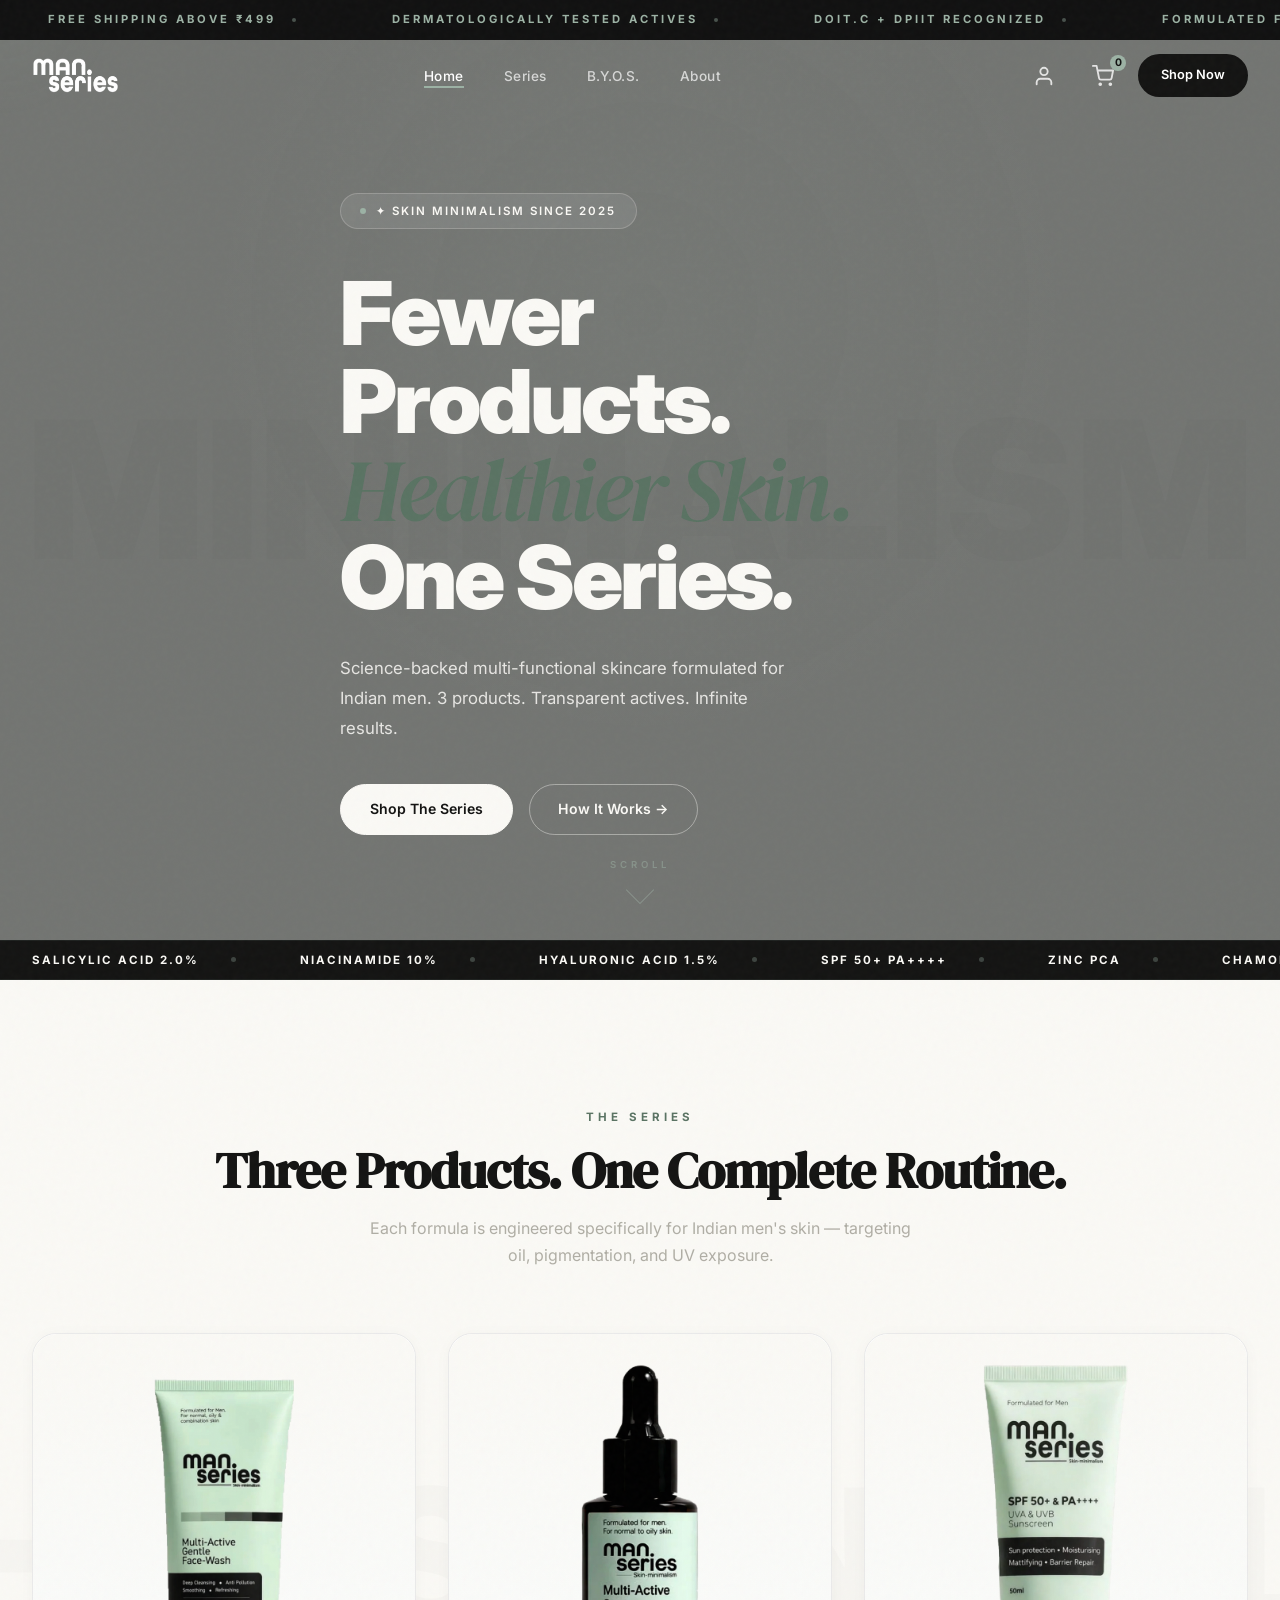
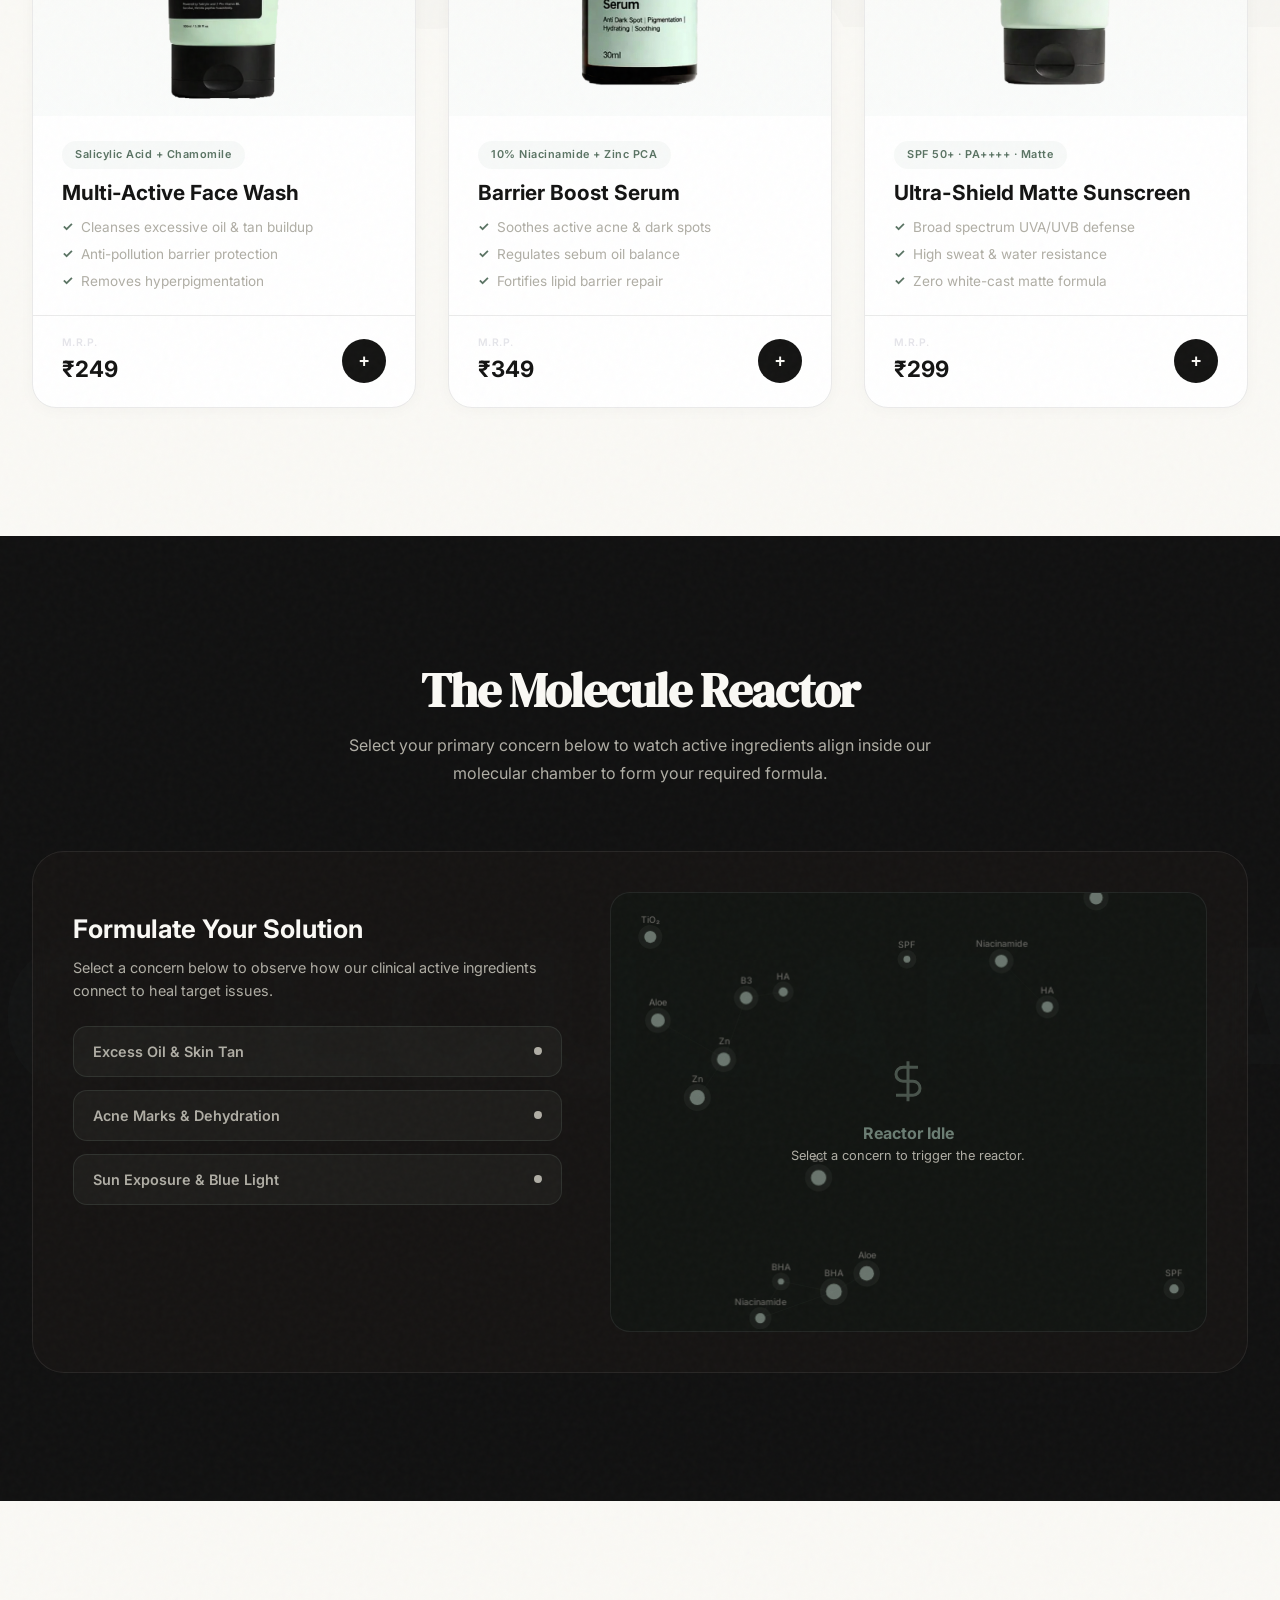
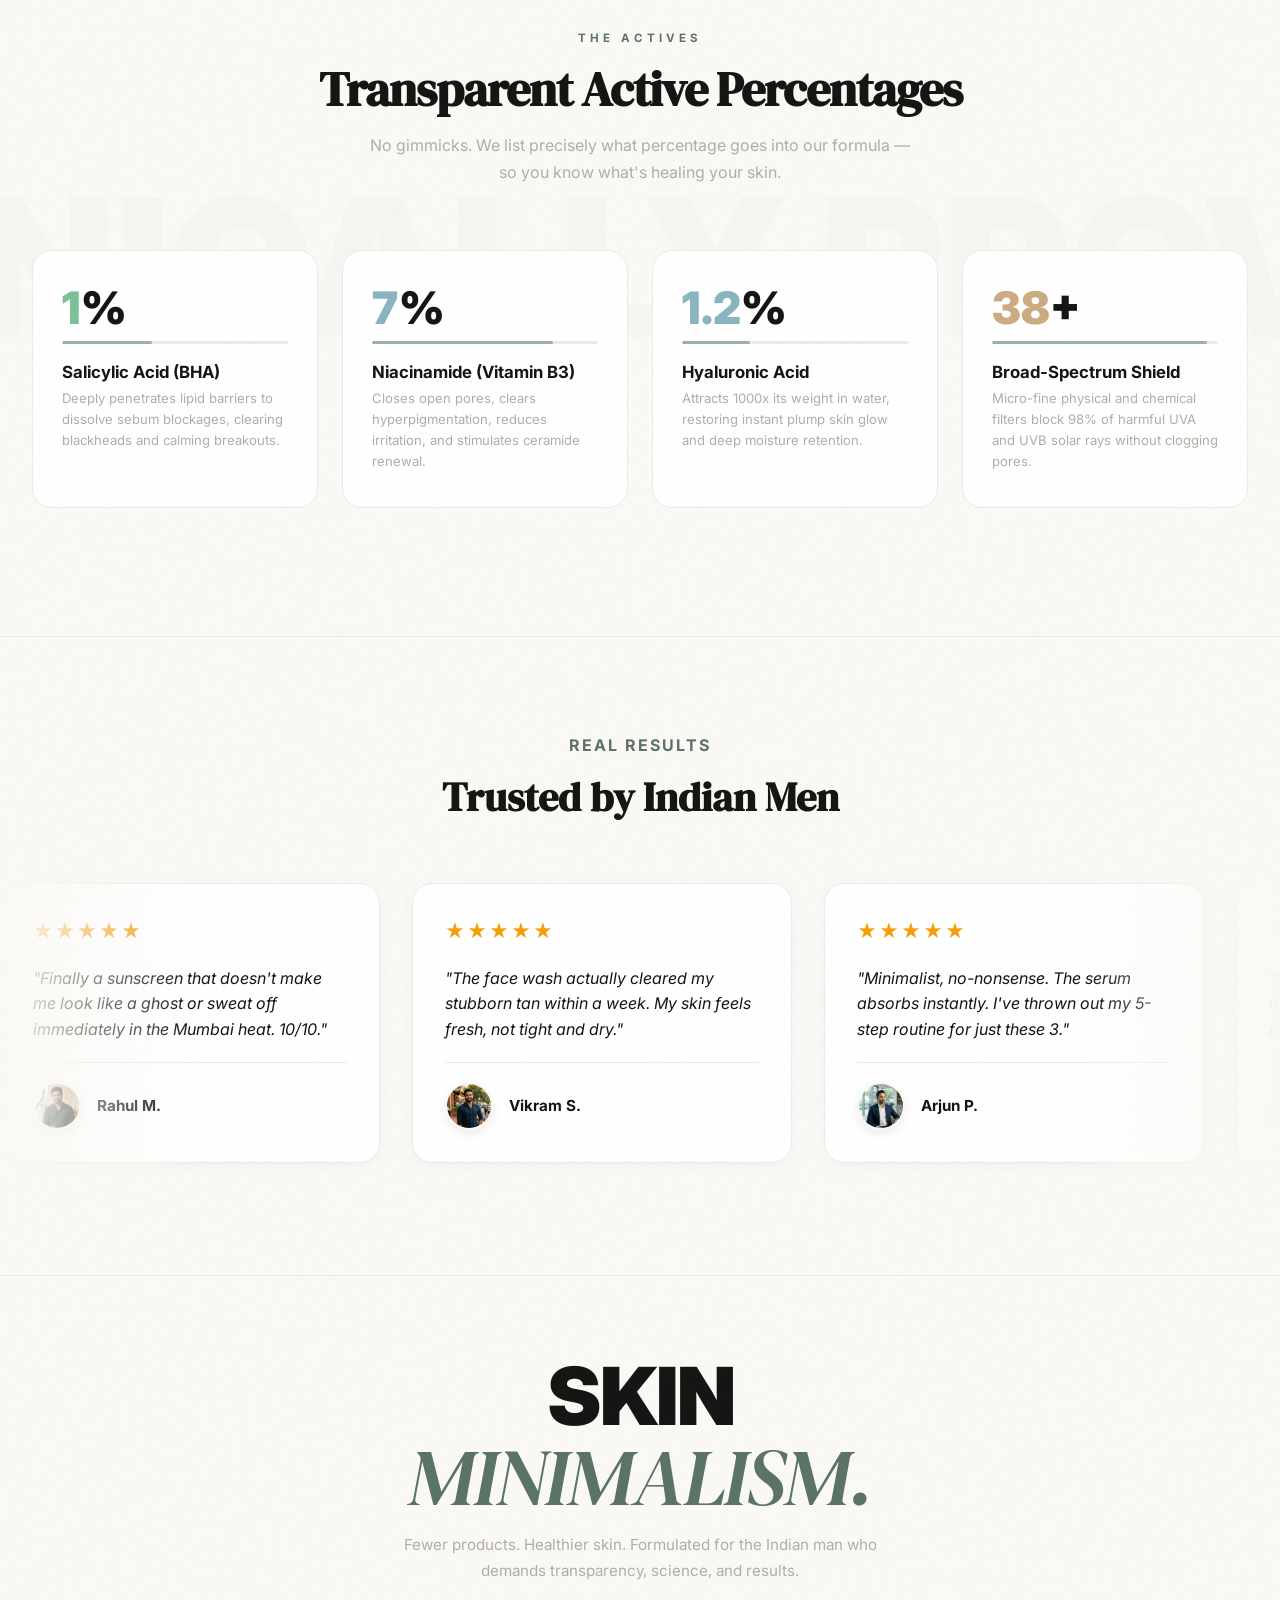
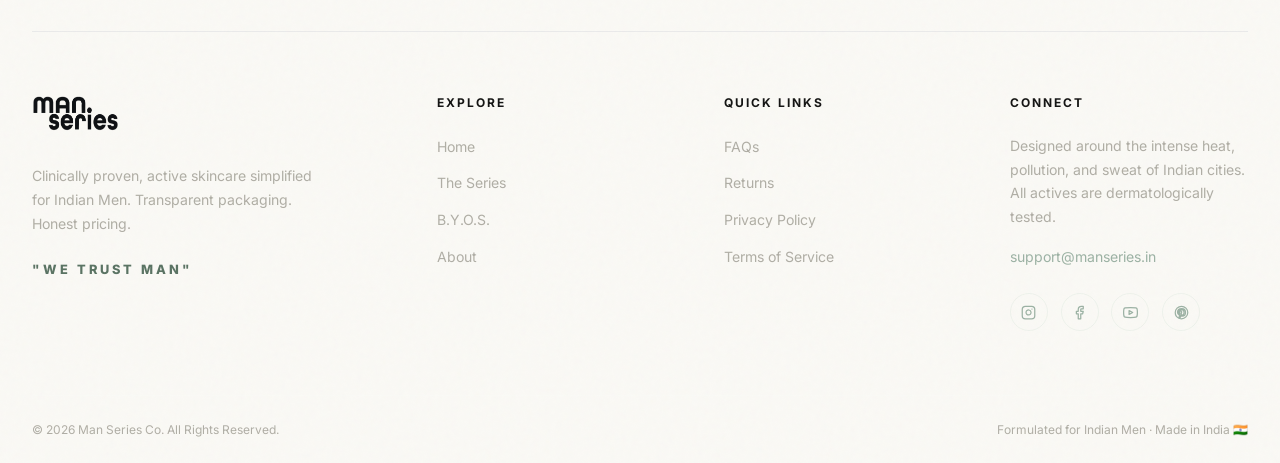
==== index.html @ 040384e5 "Add files via upload" ====
<!DOCTYPE html>
<html lang="en">

<head>
  <meta charset="UTF-8">
  <meta name="viewport" content="width=device-width, initial-scale=1.0">
  <title>Man Series | Skin Minimalism — Formulated for Indian Men</title>

  <!-- SEO Meta Tags -->
  <meta name="description"
    content="Science-backed, clinical men's skincare designed for Indian men. 3 multi-functional products. Transparent active ingredients. Affordable pricing.">
  <meta name="keywords"
    content="men skincare, indian men skin, face wash, face serum, sunscreen, clinical skincare, niacinamide, salicylic acid, man series">
  <meta name="author" content="Man Series Co.">

  <!-- Open Graph -->
  <meta property="og:title" content="Man Series | Skin Minimalism">
  <meta property="og:description" content="Fewer products. Healthier skin. Science-backed skincare for Indian men.">
  <meta property="og:type" content="website">
  <meta property="og:url" content="https://manseries.in">

  <!-- Favicon -->
  <link rel="icon" type="image/png" href="Product Images/fav icon/favicon.png?v=2">

  <!-- CSS Stylesheet -->
  <link rel="stylesheet" href="style.css">
</head>

<body>

  <!-- Custom Cursor Glow -->
  <div class="cursor-glow" id="cursorGlow"></div>

  <!-- Removed Slide-out Order Drawer -->

  <!-- Toast Notification -->
  <div class="toast" id="cartToast">
    <div class="toast-dot"></div>
    <span id="toastMessage">Product added to routine!</span>
  </div>


  <!-- ═══════════════════════════════════════════════
       ANNOUNCEMENT BAR
       ═══════════════════════════════════════════════ -->
  <div class="announcement-bar">
    <div class="announcement-track">
      <span class="announcement-item">Free Shipping Above ₹499 <span class="sep"></span></span>
      <span class="announcement-item">Dermatologically Tested Actives <span class="sep"></span></span>
      <span class="announcement-item">DoIT.C + DPIIT Recognized <span class="sep"></span></span>
      <span class="announcement-item">Formulated for Indian Men <span class="sep"></span></span>
      <span class="announcement-item">Clinical Transparency — No Fillers <span class="sep"></span></span>
      <!-- Duplicate for seamless loop -->
      <span class="announcement-item">Free Shipping Above ₹499 <span class="sep"></span></span>
      <span class="announcement-item">Dermatologically Tested Actives <span class="sep"></span></span>
      <span class="announcement-item">DoIT.C + DPIIT Recognized <span class="sep"></span></span>
      <span class="announcement-item">Formulated for Indian Men <span class="sep"></span></span>
      <span class="announcement-item">Clinical Transparency — No Fillers <span class="sep"></span></span>
    </div>
  </div>


  <!-- ═══════════════════════════════════════════════
       FLOATING NAVIGATION
       ═══════════════════════════════════════════════ -->
  <header class="navbar" id="navbar">
    <div class="container navbar-container">
      <button class="mobile-menu-btn" style="display: none;" onclick="document.querySelector('.nav-links').classList.toggle('open')" aria-label="Menu">
        <svg width="24" height="24" viewBox="0 0 24 24" fill="none" stroke="currentColor" stroke-width="2" stroke-linecap="round" stroke-linejoin="round">
          <line x1="3" y1="12" x2="21" y2="12"></line>
          <line x1="3" y1="6" x2="21" y2="6"></line>
          <line x1="3" y1="18" x2="21" y2="18"></line>
        </svg>
      </button>
      <a href="index.html" class="logo" aria-label="Man Series Home">
        <img src="Product Images/Logo/Wordmark Logo.png" alt="Man Series" class="logo-img">
      </a>
      <nav>
        <ul class="nav-links">
          <li><a href="index.html" class="nav-active">Home</a></li>
          <li><a href="series.html">Series</a></li>
          <li><a href="byos.html">B.Y.O.S.</a></li>
          <li><a href="about.html">About</a></li>
        </ul>
      </nav>
      <div class="nav-actions">
        <a href="account.html" class="cart-trigger" aria-label="My Account" style="margin-right: 5px;">
          <svg width="22" height="22" viewBox="0 0 24 24" fill="none" stroke="currentColor" stroke-width="2" stroke-linecap="round" stroke-linejoin="round">
            <path d="M20 21v-2a4 4 0 0 0-4-4H8a4 4 0 0 0-4 4v2"></path>
            <circle cx="12" cy="7" r="4"></circle>
          </svg>
        </a>
        <button class="cart-trigger" id="cartTrigger" aria-label="Open Cart">
          <svg width="22" height="22" viewBox="0 0 24 24" fill="none" stroke="currentColor" stroke-width="2"
            stroke-linecap="round" stroke-linejoin="round">
            <circle cx="9" cy="21" r="1"></circle>
            <circle cx="20" cy="21" r="1"></circle>
            <path d="M1 1h4l2.68 13.39a2 2 0 0 0 2 1.61h9.72a2 2 0 0 0 2-1.61L23 6H6"></path>
          </svg>
          <span class="cart-count" id="cartBadgeCount">0</span>
        </button>
        <a href="series.html" class="btn btn-primary hide-on-mobile" style="padding: 0.55rem 1.3rem; font-size: 0.8rem;">Shop Now</a>
      </div>
    </div>
  </header>


  <!-- ═══════════════════════════════════════════════
       HERO SECTION — Dark Immersive
       ═══════════════════════════════════════════════ -->
  <section class="hero" id="hero">
    <video class="hero-bg-video" autoplay loop muted playsinline>
      <source src="trailer%20video/video.mp4" type="video/mp4">
    </video>
    <div class="video-overlay"></div>
    <div class="bg-watermark">MINIMALISM</div>
    <div class="container">
      <div class="hero-grid">
        <div class="hero-content">
          <div class="hero-badge hero-line">
            <span class="bullet"></span>
            ✦ Skin Minimalism Since 2025
          </div>
          <h1>
            <span class="line-normal hero-line">Fewer Products.</span>
            <span class="line-italic hero-line">Healthier Skin.</span>
            <span class="line-normal hero-line">One Series.</span>
          </h1>
          <p class="hero-desc hero-line">
            Science-backed multi-functional skincare formulated for Indian men.
            3 products. Transparent actives. Infinite results.
          </p>
          <div class="hero-actions hero-line">
            <a href="series.html" class="btn btn-primary">Shop The Series</a>
            <a href="#reactor" class="btn btn-secondary">How It Works →</a>
          </div>
        </div>
        </div>
      </div>
    </div>

    <!-- Scroll Indicator -->
    <div class="scroll-indicator">
      <span>SCROLL</span>
      <div class="chevron"></div>
    </div>
  </section>


  <!-- ═══════════════════════════════════════════════
       INGREDIENT MARQUEE STRIP
       ═══════════════════════════════════════════════ -->
  <div class="marquee-strip">
    <div class="marquee-track">
      <span class="marquee-item">SALICYLIC ACID 2.0% <span class="marquee-dot"></span></span>
      <span class="marquee-item">NIACINAMIDE 10% <span class="marquee-dot"></span></span>
      <span class="marquee-item">HYALURONIC ACID 1.5% <span class="marquee-dot"></span></span>
      <span class="marquee-item">SPF 50+ PA++++ <span class="marquee-dot"></span></span>
      <span class="marquee-item">ZINC PCA <span class="marquee-dot"></span></span>
      <span class="marquee-item">CHAMOMILE EXTRACT <span class="marquee-dot"></span></span>
      <span class="marquee-item">PRO-VITAMIN B5 <span class="marquee-dot"></span></span>
      <span class="marquee-item">TITANIUM DIOXIDE <span class="marquee-dot"></span></span>
      <!-- Duplicate for seamless loop -->
      <span class="marquee-item">SALICYLIC ACID 2.0% <span class="marquee-dot"></span></span>
      <span class="marquee-item">NIACINAMIDE 10% <span class="marquee-dot"></span></span>
      <span class="marquee-item">HYALURONIC ACID 1.5% <span class="marquee-dot"></span></span>
      <span class="marquee-item">SPF 50+ PA++++ <span class="marquee-dot"></span></span>
      <span class="marquee-item">ZINC PCA <span class="marquee-dot"></span></span>
      <span class="marquee-item">CHAMOMILE EXTRACT <span class="marquee-dot"></span></span>
      <span class="marquee-item">PRO-VITAMIN B5 <span class="marquee-dot"></span></span>
      <span class="marquee-item">TITANIUM DIOXIDE <span class="marquee-dot"></span></span>
    </div>
  </div>


  <!-- ═══════════════════════════════════════════════
       PRODUCT CATALOG SECTION
       ═══════════════════════════════════════════════ -->
  <section class="catalog" id="catalog">
    <div class="bg-watermark">THE ESSENTIALS</div>
    <div class="container">
      <div class="products-header reveal">
        <span class="eyebrow">THE SERIES</span>
        <h2>Three Products. One Complete Routine.</h2>
        <p>Each formula is engineered specifically for Indian men's skin — targeting oil, pigmentation, and UV exposure.
        </p>
      </div>

      <div class="products-grid reveal-stagger">

        <!-- Product 1: Face Wash -->
        <div class="product-card" data-id="fw">
          <div>
            <div class="product-img-box">
              <img src="Product%20Images/Face%20wash/Transparent_Facewash.png?v=3" alt="Man Series Multi-Active Face Wash"
                class="product-real-img">
            </div>
            <div class="product-info">
              <span class="product-actives-pill">Salicylic Acid + Chamomile</span>
              <h3>Multi-Active Face Wash</h3>
              <ul class="product-bullets">
                <li>Cleanses excessive oil &amp; tan buildup</li>
                <li>Anti-pollution barrier protection</li>
                <li>Removes hyperpigmentation</li>
              </ul>
            </div>
          </div>
          <div class="product-footer">
            <div class="price-container">
              <span class="price-label">M.R.P.</span>
              <span class="price-mrp">₹249</span>
            </div>
            <button class="add-to-cart-btn" data-id="fw" data-name="Multi-Active Face Wash" data-price="249"
              data-img="fw" aria-label="Add to cart">+</button>
          </div>
        </div>

        <!-- Product 2: Face Serum -->
        <div class="product-card" data-id="sr">
          <div>
            <div class="product-img-box">
              <img src="Product%20Images/Serum/Transparent_Serum.png?v=3" alt="Man Series Barrier Boost Serum"
                class="product-real-img">
            </div>
            <div class="product-info">
              <span class="product-actives-pill">10% Niacinamide + Zinc PCA</span>
              <h3>Barrier Boost Serum</h3>
              <ul class="product-bullets">
                <li>Soothes active acne &amp; dark spots</li>
                <li>Regulates sebum oil balance</li>
                <li>Fortifies lipid barrier repair</li>
              </ul>
            </div>
          </div>
          <div class="product-footer">
            <div class="price-container">
              <span class="price-label">M.R.P.</span>
              <span class="price-mrp">₹349</span>
            </div>
            <button class="add-to-cart-btn" data-id="sr" data-name="Barrier Boost Serum" data-price="349" data-img="sr"
              aria-label="Add to cart">+</button>
          </div>
        </div>

        <!-- Product 3: Sunscreen -->
        <div class="product-card" data-id="ss">
          <div>
            <div class="product-img-box">
              <img src="Product%20Images/Sunscreen/Transparent_Sunscreen.png?v=3" alt="Man Series Matte Sun Shield"
                class="product-real-img">
            </div>
            <div class="product-info">
              <span class="product-actives-pill">SPF 50+ · PA++++ · Matte</span>
              <h3>Ultra-Shield Matte Sunscreen</h3>
              <ul class="product-bullets">
                <li>Broad spectrum UVA/UVB defense</li>
                <li>High sweat &amp; water resistance</li>
                <li>Zero white-cast matte formula</li>
              </ul>
            </div>
          </div>
          <div class="product-footer">
            <div class="price-container">
              <span class="price-label">M.R.P.</span>
              <span class="price-mrp">₹299</span>
            </div>
            <button class="add-to-cart-btn" data-id="ss" data-name="Matte Sun Shield" data-price="299" data-img="ss"
              aria-label="Add to cart">+</button>
          </div>
        </div>

      </div>
    </div>
  </section>


  <!-- ═══════════════════════════════════════════════
       INGREDIENT REACTOR SECTION
       ═══════════════════════════════════════════════ -->
  <section class="reactor" id="reactor">
    <div class="bg-watermark">MOLECULAR LAB</div>
    <div class="container">
      <div class="reactor-header reveal">
        <h2>The Molecule Reactor</h2>
        <p>Select your primary concern below to watch active ingredients align inside our molecular chamber to form your
          required formula.</p>
      </div>

      <div class="reactor-wrapper reveal">
        <div class="reactor-controls">
          <h3>Formulate Your Solution</h3>
          <p>Select a concern below to observe how our clinical active ingredients connect to heal target issues.</p>

          <div class="concern-selector">
            <button class="concern-btn" data-product="fw" data-concern="Excess Oil &amp; Tanning">
              <span>Excess Oil &amp; Skin Tan</span>
              <span class="concern-indicator"></span>
            </button>
            <button class="concern-btn" data-product="sr" data-concern="Acne Scars &amp; Dullness">
              <span>Acne Marks &amp; Dehydration</span>
              <span class="concern-indicator"></span>
            </button>
            <button class="concern-btn" data-product="ss" data-concern="Sunburn &amp; Digital Fatigue">
              <span>Sun Exposure &amp; Blue Light</span>
              <span class="concern-indicator"></span>
            </button>
          </div>

          <div class="reactor-result" id="reactorResult">
            <div class="result-icon" id="resultIcon">✓</div>
            <div class="result-text">
              <h4 id="resultTitle">Formula Activated</h4>
              <p id="resultDesc">Active ingredients syncing...</p>
            </div>
          </div>
        </div>

        <div class="reactor-display">
          <canvas class="reactor-canvas" id="reactorCanvas"></canvas>
          <div class="reactor-instructions" id="canvasInstructions">
            <svg viewBox="0 0 24 24" fill="none" stroke="currentColor" stroke-width="1.5">
              <path d="M12 2v20M17 5H9.5a3.5 3.5 0 0 0 0 7h5a3.5 3.5 0 0 1 0 7H6"></path>
            </svg>
            <h4>Reactor Idle</h4>
            <p>Select a concern to trigger the reactor.</p>
          </div>
        </div>
      </div>
    </div>
  </section>


  <!-- ═══════════════════════════════════════════════
       CLINICAL SCIENCE SECTION
       ═══════════════════════════════════════════════ -->
  <section class="science" id="science">
    <div class="bg-watermark">CLINICALLY PROVEN</div>
    <div class="container">
      <div class="science-header reveal">
        <span class="eyebrow">THE ACTIVES</span>
        <h2>Transparent Active Percentages</h2>
        <p>No gimmicks. We list precisely what percentage goes into our formula — so you know what's healing your skin.
        </p>
      </div>

      <div class="science-grid reveal-stagger">

        <div class="science-card" data-count-target="2.0" data-count-suffix="%">
          <div class="science-percent"><span class="color-fw counter-value">0</span>%</div>
          <div class="science-bar">
            <div class="science-bar-fill" style="--target-width: 40%"></div>
          </div>
          <h4>Salicylic Acid (BHA)</h4>
          <p>Deeply penetrates lipid barriers to dissolve sebum blockages, clearing blackheads and calming breakouts.
          </p>
        </div>

        <div class="science-card" data-count-target="10.0" data-count-suffix="%">
          <div class="science-percent"><span class="color-sr counter-value">0</span>%</div>
          <div class="science-bar">
            <div class="science-bar-fill" style="--target-width: 80%"></div>
          </div>
          <h4>Niacinamide (Vitamin B3)</h4>
          <p>Closes open pores, clears hyperpigmentation, reduces irritation, and stimulates ceramide renewal.</p>
        </div>

        <div class="science-card" data-count-target="1.5" data-count-suffix="%">
          <div class="science-percent"><span class="color-sr counter-value">0</span>%</div>
          <div class="science-bar">
            <div class="science-bar-fill" style="--target-width: 30%"></div>
          </div>
          <h4>Hyaluronic Acid</h4>
          <p>Attracts 1000x its weight in water, restoring instant plump skin glow and deep moisture retention.</p>
        </div>

        <div class="science-card" data-count-target="50" data-count-suffix="+" data-count-prefix="SPF ">
          <div class="science-percent"><span class="color-ss counter-value">0</span>+</div>
          <div class="science-bar">
            <div class="science-bar-fill" style="--target-width: 95%"></div>
          </div>
          <h4>Broad-Spectrum Shield</h4>
          <p>Micro-fine physical and chemical filters block 98% of harmful UVA and UVB solar rays without clogging
            pores.</p>
        </div>

      </div>
    </div>
  </section>


  <!-- ═══════════════════════════════════════════════
       TESTIMONIALS (MARQUEE)
       ═══════════════════════════════════════════════ -->
  <section class="testimonials">
    <div class="container" style="text-align: center; margin-bottom: 3rem;">
      <span class="eyebrow" style="color: var(--sage-dark); font-weight: 700; letter-spacing: 2px;">REAL RESULTS</span>
      <h2 style="font-family: var(--font-display); font-size: 2.5rem; color: var(--charcoal); margin-top: 1rem;">Trusted by Indian Men</h2>
    </div>
    
    <div class="testimonial-marquee">
      <div class="testimonial-track">
        <!-- Review 1 -->
        <div class="testimonial-card">
          <div class="stars">★★★★★</div>
          <p>"Finally a sunscreen that doesn't make me look like a ghost or sweat off immediately in the Mumbai heat. 10/10."</p>
          <div class="reviewer">
            <img src="Product Images/Avatars/avatar_1.png" alt="Rahul M.">
            <span>Rahul M.</span>
          </div>
        </div>
        <!-- Review 2 -->
        <div class="testimonial-card">
          <div class="stars">★★★★★</div>
          <p>"The face wash actually cleared my stubborn tan within a week. My skin feels fresh, not tight and dry."</p>
          <div class="reviewer">
            <img src="Product Images/Avatars/avatar_2.png" alt="Vikram S.">
            <span>Vikram S.</span>
          </div>
        </div>
        <!-- Review 3 -->
        <div class="testimonial-card">
          <div class="stars">★★★★★</div>
          <p>"Minimalist, no-nonsense. The serum absorbs instantly. I've thrown out my 5-step routine for just these 3."</p>
          <div class="reviewer">
            <img src="Product Images/Avatars/avatar_3.png" alt="Arjun P.">
            <span>Arjun P.</span>
          </div>
        </div>
        
        <!-- Duplicates for seamless loop -->
        <!-- Review 1 -->
        <div class="testimonial-card">
          <div class="stars">★★★★★</div>
          <p>"Finally a sunscreen that doesn't make me look like a ghost or sweat off immediately in the Mumbai heat. 10/10."</p>
          <div class="reviewer">
            <img src="Product Images/Avatars/avatar_1.png" alt="Rahul M.">
            <span>Rahul M.</span>
          </div>
        </div>
        <!-- Review 2 -->
        <div class="testimonial-card">
          <div class="stars">★★★★★</div>
          <p>"The face wash actually cleared my stubborn tan within a week. My skin feels fresh, not tight and dry."</p>
          <div class="reviewer">
            <img src="Product Images/Avatars/avatar_2.png" alt="Vikram S.">
            <span>Vikram S.</span>
          </div>
        </div>
        <!-- Review 3 -->
        <div class="testimonial-card">
          <div class="stars">★★★★★</div>
          <p>"Minimalist, no-nonsense. The serum absorbs instantly. I've thrown out my 5-step routine for just these 3."</p>
          <div class="reviewer">
            <img src="Product Images/Avatars/avatar_3.png" alt="Arjun P.">
            <span>Arjun P.</span>
          </div>
        </div>
      </div>
    </div>
  </section>

  <!-- ═══════════════════════════════════════════════
       FOOTER — Light Premium
       ═══════════════════════════════════════════════ -->
  <footer>
    <div class="container">
      <div class="footer-statement reveal">
        <h2>SKIN <span>MINIMALISM.</span></h2>
        <p>Fewer products. Healthier skin. Formulated for the Indian man who demands transparency, science, and results.
        </p>
      </div>

      <div class="footer-grid">
        <div class="footer-brand">
          <img src="Product Images/Logo/Wordmark Logo.png" alt="Man Series" class="footer-logo"
            style="height: 36px; margin-bottom: 1.5rem;">
          <p>Clinically proven, active skincare simplified for Indian Men. Transparent packaging. Honest pricing.</p>
          <div class="footer-manifesto">"WE TRUST MAN"</div>
        </div>

        <div class="footer-links">
          <h4>Explore</h4>
          <ul>
            <li><a href="index.html">Home</a></li>
            <li><a href="series.html">The Series</a></li>
            <li><a href="byos.html">B.Y.O.S.</a></li>
            <li><a href="about.html">About</a></li>
          </ul>
        </div>

        <div class="footer-links">
          <h4>Quick Links</h4>
          <ul>
            <li><a href="#">FAQs</a></li>
            <li><a href="#">Returns</a></li>
            <li><a href="#">Privacy Policy</a></li>
            <li><a href="#">Terms of Service</a></li>
          </ul>
        </div>

        <div class="footer-contact">
          <h4>Connect</h4>
          <p>Designed around the intense heat, pollution, and sweat of Indian cities. All actives are dermatologically
            tested.</p>
          <p><a href="mailto:support@manseries.in">support@manseries.in</a></p>
          <div class="social-icons">
            <a href="https://www.instagram.com/manseries.in" class="social-icon" aria-label="Instagram" target="_blank"
              rel="noopener noreferrer">
              <svg xmlns="http://www.w3.org/2000/svg" width="16" height="16" viewBox="0 0 24 24" fill="none"
                stroke="currentColor" stroke-width="2" stroke-linecap="round" stroke-linejoin="round">
                <rect x="2" y="2" width="20" height="20" rx="5" ry="5"></rect>
                <path d="M16 11.37A4 4 0 1 1 12.63 8 4 4 0 0 1 16 11.37z"></path>
                <line x1="17.5" y1="6.5" x2="17.51" y2="6.5"></line>
              </svg>
            </a>
            <a href="https://www.facebook.com/manseries.in" class="social-icon" aria-label="Facebook" target="_blank"
              rel="noopener noreferrer">
              <svg xmlns="http://www.w3.org/2000/svg" width="16" height="16" viewBox="0 0 24 24" fill="none"
                stroke="currentColor" stroke-width="2" stroke-linecap="round" stroke-linejoin="round">
                <path d="M18 2h-3a5 5 0 0 0-5 5v3H7v4h3v8h4v-8h3l1-4h-4V7a1 1 0 0 1 1-1h3z"></path>
              </svg>
            </a>
            <a href="https://www.youtube.com/@manseries" class="social-icon" aria-label="YouTube" target="_blank"
              rel="noopener noreferrer">
              <svg xmlns="http://www.w3.org/2000/svg" width="16" height="16" viewBox="0 0 24 24" fill="none"
                stroke="currentColor" stroke-width="2" stroke-linecap="round" stroke-linejoin="round">
                <path
                  d="M22.54 6.42a2.78 2.78 0 0 0-1.95-1.96C18.88 4 12 4 12 4s-6.88 0-8.59.46a2.78 2.78 0 0 0-1.95 1.96A29 29 0 0 0 1 12a29 29 0 0 0 .46 5.58A2.78 2.78 0 0 0 3.41 19.54C5.12 20 12 20 12 20s6.88 0 8.59-.46a2.78 2.78 0 0 0 1.95-1.96A29 29 0 0 0 23 12a29 29 0 0 0-.46-5.58z">
                </path>
                <polygon points="9.75 15.02 15.5 12 9.75 8.98 9.75 15.02"></polygon>
              </svg>
            </a>
            <a href="https://www.pinterest.com/manseries" class="social-icon" aria-label="Pinterest" target="_blank"
              rel="noopener noreferrer">
              <svg xmlns="http://www.w3.org/2000/svg" width="16" height="16" viewBox="0 0 24 24" fill="none"
                stroke="currentColor" stroke-width="2" stroke-linecap="round" stroke-linejoin="round">
                <path
                  d="M12 2C6.477 2 2 6.477 2 12c0 4.236 2.636 7.855 6.356 9.312-.088-.791-.167-2.005.035-2.868.181-.78 1.172-4.97 1.172-4.97s-.299-.598-.299-1.482c0-1.388.806-2.428 1.808-2.428.853 0 1.267.641 1.267 1.408 0 .858-.546 2.14-.828 3.33-.236.995.499 1.806 1.476 1.806 1.772 0 3.137-1.868 3.137-4.561 0-2.387-1.715-4.052-4.163-4.052-2.838 0-4.5 2.126-4.5 4.326 0 .857.33 1.775.742 2.276a.3.3 0 0 1 .069.285c-.076.315-.244.995-.277 1.134-.044.183-.145.222-.335.134-1.249-.581-2.03-2.407-2.03-3.874 0-3.154 2.292-6.052 6.608-6.052 3.469 0 6.165 2.473 6.165 5.776 0 3.447-2.173 6.22-5.19 6.22-1.013 0-1.966-.527-2.292-1.148l-.623 2.378c-.226.869-.835 1.958-1.244 2.621.937.29 1.931.446 2.962.446 5.523 0 10-4.477 10-10S17.523 2 12 2z" />
              </svg>
            </a>
          </div>
        </div>
      </div>

      <div class="footer-bottom">
        <p>&copy; 2026 Man Series Co. All Rights Reserved.</p>
        <p>Formulated for Indian Men · Made in India 🇮🇳</p>
      </div>
    </div>
  </footer>

  <!-- Scripts -->
  <script src="app.js"></script>
</body>

</html>
---- style.css ----
/* =====================================================
   MAN SERIES — Premium Design System v2.0
   Skin Minimalism · Formulated for Indian Men
   ===================================================== */

@import url('https://api.fontshare.com/v2/css?f[]=satoshi@400,500,700,900&display=swap');
@import url('https://fonts.googleapis.com/css2?family=DM+Serif+Display:ital@0;1&family=Inter:wght@300;400;500;600&display=swap');

:root {
  /* ── Brand Colors (Anthropic Style Light Theme) ── */
  --cream: #faf9f5;
  --warm-white: #FFFFFF;
  --charcoal: #141413;
  --ink: #111111;
  --sage: #9CB2A4;
  --sage-dark: #5A7363;
  --sage-light: #EDF3F0;
  --sage-alpha: rgba(156, 178, 164, 0.08);
  --sage-glow: rgba(156, 178, 164, 0.12);
  --muted: #b0aea5;
  --muted-light: #E5E5EA;
  --border-warm: #EAEAEA;
  --border-dark: rgba(255, 255, 255, 0.08);

  /* ── Product Accents (Muted) ── */
  --color-facewash: #7CC09A;
  --color-serum: #89B5C0;
  --color-sunscreen: #CCAB82;
  --color-facewash-alpha: rgba(124, 192, 154, 0.12);
  --color-serum-alpha: rgba(137, 181, 192, 0.12);
  --color-sunscreen-alpha: rgba(204, 171, 130, 0.12);

  /* ── Typography ── */
  --font-heading: 'Satoshi', 'Inter', system-ui, sans-serif;
  --font-display: 'DM Serif Display', Georgia, serif;
  --font-body: 'Inter', system-ui, sans-serif;

  /* ── Shadows ── */
  --shadow-subtle: 0 2px 16px rgba(28, 25, 23, 0.03);
  --shadow-hover: 0 20px 44px rgba(28, 25, 23, 0.08);
  --shadow-glow: 0 6px 28px var(--sage-glow);

  /* ── Transitions ── */
  --transition-smooth: all 0.5s cubic-bezier(0.22, 1, 0.36, 1);
  --transition-spring: all 0.6s cubic-bezier(0.34, 1.56, 0.64, 1);
  --ease-smooth: cubic-bezier(0.22, 1, 0.36, 1);
  --ease-spring: cubic-bezier(0.34, 1.56, 0.64, 1);
}

/* ── Reset ── */
*,
*::before,
*::after {
  margin: 0;
  padding: 0;
  box-sizing: border-box;
  -webkit-font-smoothing: antialiased;
  -moz-osx-font-smoothing: grayscale;
}

html {
  scroll-behavior: smooth;
}

body {
  background-color: var(--cream);
  color: var(--charcoal);
  font-family: var(--font-body);
  overflow-x: hidden;
  line-height: 1.6;
}

/* ── Page Load Animation ── */
body {
  animation: pageLoad 0.8s var(--ease-smooth) forwards;
}

@keyframes pageLoad {
  from {
    opacity: 0;
    transform: scale(0.98);
  }

  to {
    opacity: 1;
    transform: scale(1);
  }
}

/* ── Grain Texture Overlay ── */
body::after {
  content: '';
  position: fixed;
  top: 0;
  left: 0;
  width: 100%;
  height: 100%;
  pointer-events: none;
  z-index: 9999;
  opacity: 0.025;
  background-image: url("data:image/svg+xml,%3Csvg viewBox='0 0 256 256' xmlns='http://www.w3.org/2000/svg'%3E%3Cfilter id='noise'%3E%3CfeTurbulence type='fractalNoise' baseFrequency='0.85' numOctaves='4' stitchTiles='stitch'/%3E%3C/filter%3E%3Crect width='100%25' height='100%25' filter='url(%23noise)'/%3E%3C/svg%3E");
  background-repeat: repeat;
}

/* ── Custom Scrollbar ── */
::-webkit-scrollbar {
  width: 5px;
}

::-webkit-scrollbar-track {
  background: var(--cream);
}

::-webkit-scrollbar-thumb {
  background: var(--sage);
  border-radius: 10px;
}

::-webkit-scrollbar-thumb:hover {
  background: var(--sage-dark);
}

/* ── Selection ── */
::selection {
  background: var(--sage-alpha);
  color: var(--charcoal);
}

/* ── Custom Cursor ── */
.cursor-glow {
  position: fixed;
  width: 240px;
  height: 240px;
  border-radius: 50%;
  background: radial-gradient(circle, var(--sage-glow) 0%, transparent 70%);
  top: -120px;
  left: -120px;
  pointer-events: none;
  transform: translate3d(0, 0, 0);
  transition: width 0.4s ease, height 0.4s ease, background 0.6s ease;
  z-index: 1;
  opacity: 0.5;
  mix-blend-mode: normal;
}

/* ── Base Layout ── */
.container {
  max-width: 1280px;
  margin: 0 auto;
  padding: 0 2rem;
}

section {
  padding: 8rem 0;
  position: relative;
  overflow: hidden;
}

h1,
h2,
h3,
h4 {
  font-family: var(--font-heading);
  font-weight: 700;
  line-height: 1.1;
  color: var(--charcoal);
}

a {
  text-decoration: none;
}

/* ── Scroll Reveal Animation Classes ── */
.reveal {
  opacity: 0;
  transform: translateY(48px);
  transition: opacity 0.8s var(--ease-smooth), transform 0.8s var(--ease-smooth);
}

.reveal.visible {
  opacity: 1;
  transform: translateY(0);
}

.reveal-stagger>* {
  opacity: 0;
  transform: translateY(40px);
  transition: opacity 0.7s var(--ease-smooth), transform 0.7s var(--ease-smooth);
}

.reveal-stagger.visible>*:nth-child(1) {
  transition-delay: 0ms;
}

.reveal-stagger.visible>*:nth-child(2) {
  transition-delay: 100ms;
}

.reveal-stagger.visible>*:nth-child(3) {
  transition-delay: 200ms;
}

.reveal-stagger.visible>*:nth-child(4) {
  transition-delay: 300ms;
}

.reveal-stagger.visible>* {
  opacity: 1;
  transform: translateY(0);
}

/* Hero text stagger */
.hero-line {
  opacity: 0;
  transform: translateY(60px) skewY(3deg);
  transition: opacity 0.9s var(--ease-smooth), transform 0.9s var(--ease-smooth);
}

.hero-line.visible {
  opacity: 1;
  transform: translateY(0) skewY(0deg);
}

.hero-line:nth-child(1) {
  transition-delay: 0ms;
}

.hero-line:nth-child(2) {
  transition-delay: 150ms;
}

.hero-line:nth-child(3) {
  transition-delay: 300ms;
}

/* ══════════════════════════════════════════════════════
   ANNOUNCEMENT BAR (Marquee)
   ══════════════════════════════════════════════════════ */
.announcement-bar {
  background: var(--ink);
  height: 40px;
  display: flex;
  align-items: center;
  overflow: hidden;
  position: relative;
  z-index: 102;
}

.announcement-track {
  display: flex;
  white-space: nowrap;
  animation: marquee 40s linear infinite;
}

.announcement-track:hover {
  animation-play-state: paused;
}

.announcement-item {
  font-family: var(--font-heading);
  font-size: 0.7rem;
  font-weight: 700;
  letter-spacing: 3px;
  text-transform: uppercase;
  color: var(--sage);
  padding: 0 3rem;
  display: flex;
  align-items: center;
  gap: 1rem;
}

.announcement-item .sep {
  width: 4px;
  height: 4px;
  border-radius: 50%;
  background: var(--sage);
  opacity: 0.4;
}

@keyframes marquee {
  from {
    transform: translateX(0);
  }

  to {
    transform: translateX(-50%);
  }
}


/* ══════════════════════════════════════════════════════
   FLOATING NAVIGATION
   ══════════════════════════════════════════════════════ */
.navbar {
  position: fixed;
  top: 40px;
  /* below announcement bar */
  left: 0;
  width: 100%;
  height: 72px;
  background: transparent;
  backdrop-filter: none;
  -webkit-backdrop-filter: none;
  border-bottom: 1px solid transparent;
  z-index: 100;
  display: flex;
  align-items: center;
  transition: all 0.5s var(--ease-smooth);
}

.navbar.scrolled {
  top: 0;
  height: 64px;
  background: rgba(15, 22, 19, 0.65);
  backdrop-filter: blur(24px) saturate(1.4);
  -webkit-backdrop-filter: blur(24px) saturate(1.4);
  border-bottom: 1px solid var(--border-dark);
  box-shadow: 0 4px 30px rgba(0, 0, 0, 0.1);
}

/* ── Navbar Light Theme Adaptations ── */
.navbar.navbar-light-page:not(.scrolled) .logo-img {
  filter: none;
}

.navbar.navbar-light-page:not(.scrolled) .nav-links a {
  color: rgba(26, 29, 28, 0.7);
}

.navbar.navbar-light-page:not(.scrolled) .nav-links a:hover {
  color: var(--ink);
}

.navbar.navbar-light-page:not(.scrolled) .cart-trigger {
  color: var(--ink);
}

.navbar.navbar-light-page.scrolled {
  background: rgba(255, 255, 255, 0.85);
  backdrop-filter: blur(24px) saturate(1.4);
  -webkit-backdrop-filter: blur(24px) saturate(1.4);
  border-bottom: 1px solid rgba(0, 0, 0, 0.05);
  box-shadow: 0 4px 30px rgba(0, 0, 0, 0.03);
}

.navbar.navbar-light-page.scrolled .logo-img {
  filter: none;
}

.navbar.navbar-light-page.scrolled .nav-links a {
  color: rgba(26, 29, 28, 0.7);
}

.navbar.navbar-light-page.scrolled .nav-links a:hover {
  color: var(--ink);
}

.navbar.navbar-light-page.scrolled .cart-trigger {
  color: var(--ink);
}

.navbar-container {
  width: 100%;
  display: flex;
  justify-content: space-between;
  align-items: center;
}

/* ── Logo ── */
.logo {
  display: flex;
  align-items: center;
  gap: 0.5rem;
  text-decoration: none;
}

.logo-img {
  height: 36px;
  width: auto;
  display: block;
  transition: var(--transition-smooth);
  filter: brightness(0) invert(1);
  /* White logo on dark hero */
}

.navbar.scrolled .logo-img {
  filter: brightness(0) invert(1);
  /* Stay white on glass */
}

.logo:hover .logo-img {
  opacity: 0.8;
  transform: scale(1.03);
}

/* ── Nav Links ── */
.nav-links {
  display: flex;
  gap: 2.5rem;
  list-style: none;
}

.nav-links a {
  text-decoration: none;
  color: rgba(255, 255, 255, 0.7);
  font-family: var(--font-heading);
  font-weight: 500;
  font-size: 0.85rem;
  letter-spacing: 0.5px;
  transition: color 0.3s ease;
  position: relative;
  padding-bottom: 4px;
}

.nav-links a::after {
  content: '';
  position: absolute;
  bottom: 0;
  left: 0;
  width: 0%;
  height: 1.5px;
  background: var(--sage);
  transition: width 0.4s var(--ease-smooth);
}

.nav-links a:hover {
  color: #FFFFFF;
}

.nav-links a:hover::after {
  width: 100%;
}

.navbar.scrolled .nav-links a {
  color: rgba(255, 255, 255, 0.7);
}

.navbar.scrolled .nav-links a:hover {
  color: #FFFFFF;
}

/* ── Nav Actions ── */
.nav-actions {
  display: flex;
  align-items: center;
  gap: 1rem;
}

.cart-trigger {
  position: relative;
  background: none;
  border: none;
  cursor: pointer;
  padding: 0.5rem;
  display: flex;
  align-items: center;
  justify-content: center;
  color: rgba(255, 255, 255, 0.8);
  transition: var(--transition-smooth);
}

.cart-trigger:hover {
  color: #FFFFFF;
  transform: scale(1.08);
}

.cart-count {
  position: absolute;
  top: -2px;
  right: -4px;
  background: var(--sage);
  color: var(--ink);
  font-size: 0.65rem;
  font-weight: 700;
  font-family: var(--font-heading);
  width: 16px;
  height: 16px;
  border-radius: 50%;
  display: flex;
  align-items: center;
  justify-content: center;
}

/* ── CTA Button (Nav) ── */
.btn {
  display: inline-flex;
  align-items: center;
  justify-content: center;
  padding: 0.85rem 1.8rem;
  border-radius: 100px;
  font-weight: 600;
  font-size: 0.88rem;
  text-decoration: none;
  cursor: pointer;
  transition: var(--transition-spring);
  font-family: var(--font-heading);
  position: relative;
  overflow: hidden;
}

/* Shimmer effect */
.btn::after {
  content: '';
  position: absolute;
  top: 0;
  left: 0;
  width: 100%;
  height: 100%;
  background: linear-gradient(90deg, transparent 0%, rgba(255, 255, 255, 0.2) 50%, transparent 100%);
  transform: translateX(-100%);
  transition: transform 0.6s ease;
}

.btn:hover::after {
  transform: translateX(100%);
}

/* Click feedback */
.btn:active {
  transform: scale(0.96) !important;
  transition: transform 0.08s ease;
}

.btn-primary {
  background: var(--charcoal);
  color: var(--warm-white);
  border: 2px solid var(--charcoal);
}

.btn-primary:hover {
  background: var(--ink);
  border-color: var(--ink);
  transform: translateY(-3px);
  box-shadow: 0 8px 24px rgba(0, 0, 0, 0.15);
}

.btn-secondary {
  background: transparent;
  color: var(--cream);
  border: 1.5px solid rgba(255, 255, 255, 0.25);
}

.btn-secondary:hover {
  background: rgba(255, 255, 255, 0.08);
  border-color: rgba(255, 255, 255, 0.4);
  color: #FFFFFF;
  transform: translateY(-3px);
}

/* Light context buttons */
.btn-primary-dark {
  background: var(--charcoal);
  color: var(--cream);
  border: 2px solid var(--charcoal);
}

.btn-primary-dark:hover {
  background: var(--ink);
  transform: translateY(-3px);
  box-shadow: 0 12px 32px rgba(28, 25, 23, 0.2);
}


/* ══════════════════════════════════════════════════════
   HERO SECTION — Premium Light Theme
   ══════════════════════════════════════════════════════ */
.hero {
  min-height: 100vh;
  background: transparent;
  display: flex;
  align-items: center;
  padding-top: 112px;
  /* nav + announcement */
  padding-bottom: 4rem;
  position: relative;
  overflow: hidden;
}

/* Subtle radial glow */
.hero::before {
  content: '';
  position: absolute;
  top: 30%;
  left: 50%;
  width: 80vw;
  height: 80vw;
  transform: translate(-50%, -50%);
  background: radial-gradient(circle, var(--sage-alpha) 0%, transparent 60%);
  pointer-events: none;
  opacity: 0.6;
}

/* Watermark background text */
.bg-watermark {
  position: absolute;
  font-family: var(--font-heading);
  font-weight: 900;
  font-size: 15vw;
  white-space: nowrap;
  pointer-events: none;
  z-index: 0;
  user-select: none;
  left: 50%;
  transform: translateX(-50%);
}

.hero .bg-watermark {
  color: rgba(28, 25, 23, 0.015);
  top: 50%;
  transform: translate(-50%, -50%);
}

.hero-grid {
  display: grid;
  grid-template-columns: 1fr;
  max-width: 600px; /* Reduced width for left-aligned cinematic look */
  gap: 2rem;
  align-items: center;
  width: 100%;
}

/* ── Hero Video Background ── */
.hero-bg-video {
  position: absolute;
  top: 0;
  left: 0;
  width: 100%;
  height: 100%;
  object-fit: cover;
  z-index: -2;
  filter: brightness(0.9) contrast(1.1);
}

.video-overlay {
  position: absolute;
  top: 0;
  left: 0;
  width: 100%;
  height: 100%;
  background: rgba(26, 29, 28, 0.6); /* var(--charcoal) with 60% opacity */
  z-index: -1;
}

.hero-content {
  z-index: 2;
  text-align: left;
}

/* ── Hero Actions ── */
.hero-actions .btn-primary {
  background: var(--cream);
  color: var(--charcoal);
  border: 1px solid var(--cream);
}
.hero-actions .btn-primary:hover {
  background: #ffffff;
  color: var(--charcoal);
  box-shadow: 0 4px 20px rgba(255, 255, 255, 0.2);
}
.hero-actions .btn-secondary {
  color: var(--cream);
  border-color: rgba(250, 249, 246, 0.4);
}
.hero-actions .btn-secondary:hover {
  border-color: var(--cream);
  background: rgba(250, 249, 246, 0.1);
}

/* Make text white over dark video */
.hero .line-normal {
  color: var(--cream);
}
.hero .hero-desc {
  color: rgba(250, 249, 246, 0.85); /* Slightly muted cream */
}

/* ── Hero Badge ── */
.hero-badge {
  display: inline-flex;
  align-items: center;
  gap: 0.6rem;
  padding: 0.5rem 1.2rem;
  background: rgba(250, 249, 246, 0.08); /* Cream alpha */
  border: 1px solid rgba(250, 249, 246, 0.2);
  border-radius: 100px;
  font-size: 0.72rem;
  font-weight: 600;
  font-family: var(--font-heading);
  text-transform: uppercase;
  letter-spacing: 2px;
  color: var(--cream);
  margin-bottom: 2.5rem;
}

.hero-badge .bullet {
  width: 6px;
  height: 6px;
  background: var(--sage);
  border-radius: 50%;
  animation: pulse-dot 2s ease-in-out infinite alternate;
}

@keyframes pulse-dot {
  from {
    transform: scale(1);
    opacity: 0.5;
  }

  to {
    transform: scale(1.5);
    opacity: 1;
  }
}

/* ── Hero Headline ── */
.hero h1 {
  font-family: var(--font-heading);
  font-weight: 900;
  font-size: 5.5rem;
  letter-spacing: -3px;
  line-height: 1.0;
  margin-bottom: 2rem;
  color: var(--charcoal);
}

.line-italic {
  font-family: var(--font-display);
  font-style: italic;
  font-weight: 400;
  color: var(--sage-dark);
  display: block;
}

.line-normal {
  font-family: var(--font-heading);
  font-weight: 900;
  display: block;
  color: var(--charcoal);
}

.gradient-text {
  background: linear-gradient(135deg, var(--charcoal) 20%, var(--sage-dark) 100%);
  -webkit-background-clip: text;
  -webkit-text-fill-color: transparent;
  background-clip: text;
}

/* ── Hero Description ── */
.hero-desc {
  font-size: 1.05rem;
  line-height: 1.8;
  color: var(--muted);
  margin-bottom: 2.5rem;
  max-width: 460px;
}

.hero-actions {
  display: flex;
  gap: 1rem;
  flex-wrap: wrap;
}

/* ── Product Showcase ── */
.hero-visual {
  position: relative;
  height: 520px;
  display: flex;
  justify-content: center;
  align-items: center;
  perspective: 1200px;
}

.bottle-scene {
  width: 100%;
  height: 100%;
  display: flex;
  justify-content: center;
  align-items: center;
  transform-style: preserve-3d;
  transition: transform 0.12s ease-out;
}

/* ── 3D Product Placement ── */
.bottle-mockup {
  position: absolute;
  width: 260px;
  height: 480px;
  transform-style: preserve-3d;
  transition: var(--transition-smooth);
  filter: drop-shadow(0 30px 60px rgba(0, 0, 0, 0.3));
}

.bottle-mockup:hover {
  filter: drop-shadow(0 40px 80px rgba(0, 0, 0, 0.4));
}

.bottle-mockup.facewash-mock {
  transform: translate3d(-140px, 40px, -80px) rotateY(-12deg) rotateX(4deg);
  z-index: 1;
}

.bottle-mockup.serum-mock {
  transform: translate3d(0, -60px, 50px) rotateY(0deg) rotateX(-3deg);
  z-index: 3;
}

.bottle-mockup.sunscreen-mock {
  transform: translate3d(140px, 50px, -80px) rotateY(12deg) rotateX(4deg);
  z-index: 2;
}

.hero-visual:hover .facewash-mock {
  transform: translate3d(-180px, 45px, -120px) rotateY(-20deg);
}

.hero-visual:hover .serum-mock {
  transform: translate3d(0, -80px, 120px) rotateY(3deg) scale(1.05);
}

.hero-visual:hover .sunscreen-mock {
  transform: translate3d(180px, 60px, -120px) rotateY(20deg);
}

/* ── Floating Ingredient Tags ── */
.ingredient-tag {
  position: absolute;
  background: rgba(168, 197, 181, 0.1);
  backdrop-filter: blur(12px);
  border: 1px solid rgba(168, 197, 181, 0.2);
  color: var(--sage);
  font-family: var(--font-heading);
  font-size: 0.7rem;
  font-weight: 600;
  letter-spacing: 1px;
  padding: 0.4rem 0.9rem;
  border-radius: 100px;
  white-space: nowrap;
  z-index: 10;
  animation: float-tag 3s ease-in-out infinite alternate;
}

.ingredient-tag:nth-child(1) {
  top: 12%;
  left: -5%;
  animation-delay: 0s;
}

.ingredient-tag:nth-child(2) {
  top: 40%;
  right: -8%;
  animation-delay: 0.5s;
}

.ingredient-tag:nth-child(3) {
  bottom: 18%;
  left: 5%;
  animation-delay: 1s;
}

@keyframes float-tag {
  from {
    transform: translateY(-6px);
  }

  to {
    transform: translateY(6px);
  }
}

/* ── Scroll Indicator ── */
.scroll-indicator {
  position: absolute;
  bottom: 2.5rem;
  left: 50%;
  transform: translateX(-50%);
  display: flex;
  flex-direction: column;
  align-items: center;
  gap: 0.5rem;
  z-index: 5;
}

.scroll-indicator span {
  font-family: var(--font-heading);
  font-size: 0.6rem;
  font-weight: 600;
  letter-spacing: 4px;
  text-transform: uppercase;
  color: rgba(168, 197, 181, 0.35);
}

.scroll-indicator .chevron {
  width: 20px;
  height: 20px;
  border-right: 1.5px solid rgba(168, 197, 181, 0.35);
  border-bottom: 1.5px solid rgba(168, 197, 181, 0.35);
  transform: rotate(45deg);
  animation: bounce-chevron 2s ease-in-out infinite;
}

@keyframes bounce-chevron {

  0%,
  100% {
    transform: translateY(0) rotate(45deg);
    opacity: 0.3;
  }

  50% {
    transform: translateY(8px) rotate(45deg);
    opacity: 0.8;
  }
}

/* ── Product Hero Images ── */
.product-hero-img {
  width: 100%;
  height: 100%;
  object-fit: contain;
  border-radius: 16px;
  transition: var(--transition-spring);
  transform: scale(1.4);
  filter: drop-shadow(0 20px 40px rgba(0, 0, 0, 0.25));
}

.bottle-mockup:hover .product-hero-img {
  transform: scale(1.5);
  filter: drop-shadow(0 30px 55px rgba(0, 0, 0, 0.35));
}


/* ══════════════════════════════════════════════════════
   INGREDIENT MARQUEE STRIP
   ══════════════════════════════════════════════════════ */
.marquee-strip {
  background: var(--charcoal);
  height: 40px;
  display: flex;
  align-items: center;
  overflow: hidden;
  position: relative;
  border-top: 1px solid rgba(168, 197, 181, 0.08);
  border-bottom: 1px solid rgba(168, 197, 181, 0.08);
}

.marquee-track {
  display: flex;
  width: max-content;
  animation: scroll-x 40s linear infinite;
}

.marquee-track:hover {
  animation-play-state: paused;
}

.marquee-item {
  padding: 0 2rem;
  font-family: var(--font-heading);
  font-size: 0.72rem;
  font-weight: 700;
  letter-spacing: 2px;
  color: var(--cream);
  text-transform: uppercase;
  white-space: nowrap;
  display: inline-flex;
  align-items: center;
  gap: 2rem;
}

.marquee-dot {
  width: 5px;
  height: 5px;
  border-radius: 50%;
  background: var(--sage);
  opacity: 0.3;
}


/* ══════════════════════════════════════════════════════
   PRODUCT CATALOG SECTION
   ══════════════════════════════════════════════════════ */
.catalog {
  background: var(--cream);
  padding: 8rem 0;
}

.catalog .bg-watermark {
  color: rgba(28, 25, 23, 0.015);
  top: 50%;
  transform: translate(-50%, -50%);
}

.products-header {
  text-align: center;
  margin-bottom: 4rem;
}

.products-header .eyebrow {
  font-family: var(--font-heading);
  font-size: 0.72rem;
  font-weight: 700;
  letter-spacing: 4px;
  text-transform: uppercase;
  color: var(--sage-dark);
  margin-bottom: 1rem;
  display: block;
}

.products-header h2 {
  font-family: var(--font-display);
  font-size: 3.2rem;
  letter-spacing: -1px;
  margin-bottom: 1rem;
  color: var(--charcoal);
}

.products-header>p {
  color: var(--muted);
  font-size: 1rem;
  max-width: 560px;
  margin: 0 auto;
  line-height: 1.7;
}

/* ── Product Cards ── */
.products-grid {
  display: grid;
  grid-template-columns: repeat(3, 1fr);
  gap: 2rem;
}

.product-card {
  background: var(--warm-white);
  border: 1px solid var(--border-warm);
  border-radius: 24px;
  padding: 0;
  display: flex;
  flex-direction: column;
  justify-content: space-between;
  transition: transform 0.5s var(--ease-spring), box-shadow 0.5s ease;
  box-shadow: var(--shadow-subtle);
  position: relative;
  overflow: hidden;
}

.product-card:hover {
  transform: translateY(-12px);
  box-shadow: var(--shadow-hover);
}

/* Bottom accent line on hover */
.product-card::after {
  content: '';
  position: absolute;
  bottom: 0;
  left: 0;
  width: 100%;
  height: 4px;
  transform: scaleX(0);
  transform-origin: left;
  transition: transform 0.5s var(--ease-smooth);
  background: var(--sage);
}

.product-card:hover::after {
  transform: scaleX(1);
}

/* ── Product Image Box ── */
.product-img-box {
  aspect-ratio: 1 / 1;
  width: 100%;
  display: block;
  background: linear-gradient(180deg, var(--cream) 0%, rgba(168, 197, 181, 0.06) 100%);
  border-radius: 24px 24px 0 0;
  position: relative;
  overflow: hidden;
}

.product-real-img {
  position: absolute;
  top: 0;
  left: 0;
  width: 100%;
  height: 100%;
  object-fit: contain;
  border-radius: 0;
  transition: transform 0.6s var(--ease-spring);
  padding: 0;
  transform: scale(1.3);
}

.product-card:hover .product-real-img {
  transform: scale(1.4) translateY(-6px);
}

/* ── Product Info ── */
.product-info {
  padding: 1.5rem 1.8rem 0 1.8rem;
}

.product-actives-pill {
  display: inline-block;
  font-size: 0.68rem;
  font-weight: 600;
  font-family: var(--font-heading);
  padding: 0.35rem 0.85rem;
  border-radius: 100px;
  margin-bottom: 0.8rem;
  letter-spacing: 0.5px;
  background: var(--sage-alpha);
  color: var(--sage-dark);
}

.product-info h3 {
  font-size: 1.3rem;
  font-weight: 700;
  margin-bottom: 0.8rem;
  color: var(--charcoal);
}

.product-bullets {
  list-style: none;
  margin-bottom: 0;
  padding-bottom: 1rem;
}

.product-bullets li {
  font-size: 0.85rem;
  color: var(--muted);
  margin-bottom: 0.5rem;
  display: flex;
  align-items: center;
  gap: 0.5rem;
  line-height: 1.4;
}

.product-bullets li::before {
  content: '✓';
  font-weight: 700;
  color: var(--sage-dark);
  font-size: 0.8rem;
}

/* ── Product Footer ── */
.product-footer {
  display: flex;
  justify-content: space-between;
  align-items: center;
  border-top: 1px solid var(--border-warm);
  padding: 1.2rem 1.8rem;
}

.price-container {
  display: flex;
  flex-direction: column;
}

.price-label {
  font-size: 0.65rem;
  color: var(--muted-light);
  text-transform: uppercase;
  font-weight: 600;
  letter-spacing: 0.5px;
}

.price-mrp {
  font-size: 1.4rem;
  font-family: var(--font-heading);
  font-weight: 700;
  color: var(--charcoal);
}

.add-to-cart-btn {
  background: var(--charcoal);
  color: var(--cream);
  border: none;
  width: 44px;
  height: 44px;
  border-radius: 50%;
  cursor: pointer;
  display: flex;
  align-items: center;
  justify-content: center;
  transition: var(--transition-spring);
  font-size: 1.1rem;
  font-weight: 600;
}

.add-to-cart-btn:hover {
  background: var(--sage-dark);
  color: #FFFFFF;
  transform: scale(1.12) rotate(90deg);
  box-shadow: var(--shadow-glow);
}


/* ══════════════════════════════════════════════════════
   INGREDIENT REACTOR SECTION
   ══════════════════════════════════════════════════════ */
.reactor {
  background: var(--ink);
  padding: 8rem 0;
}

.reactor .bg-watermark {
  color: rgba(168, 197, 181, 0.02);
  top: 50%;
  transform: translate(-50%, -50%);
}

.reactor-header {
  text-align: center;
  max-width: 650px;
  margin: 0 auto 4rem auto;
}

.reactor-header h2 {
  font-family: var(--font-display);
  font-size: 3rem;
  letter-spacing: -1px;
  margin-bottom: 1rem;
  color: var(--cream);
}

.reactor-header p {
  color: var(--muted);
  font-size: 1rem;
  line-height: 1.7;
}

.reactor-wrapper {
  display: grid;
  grid-template-columns: 0.9fr 1.1fr;
  gap: 3rem;
  background: rgba(28, 25, 23, 0.5);
  border: 1px solid var(--border-dark);
  border-radius: 32px;
  padding: 2.5rem;
  backdrop-filter: blur(10px);
}

.reactor-controls {
  display: flex;
  flex-direction: column;
  justify-content: center;
}

.reactor-controls h3 {
  font-size: 1.6rem;
  margin-bottom: 0.8rem;
  color: var(--cream);
}

.reactor-controls>p {
  color: var(--muted);
  font-size: 0.9rem;
  margin-bottom: 1.5rem;
  line-height: 1.6;
}

/* ── Concern Buttons ── */
.concern-selector {
  display: flex;
  flex-direction: column;
  gap: 0.8rem;
  margin-bottom: 2rem;
}

.concern-btn {
  background: rgba(168, 197, 181, 0.05);
  border: 1.5px solid rgba(168, 197, 181, 0.12);
  padding: 1rem 1.2rem;
  border-radius: 14px;
  cursor: pointer;
  text-align: left;
  display: flex;
  align-items: center;
  justify-content: space-between;
  transition: var(--transition-spring);
  font-family: var(--font-heading);
  font-weight: 600;
  font-size: 0.9rem;
  color: var(--muted);
}

.concern-btn:hover {
  border-color: var(--sage);
  color: var(--cream);
  background: rgba(168, 197, 181, 0.08);
  transform: translateY(-2px);
}

.concern-btn.active {
  background: var(--sage);
  border-color: var(--sage);
  color: var(--ink);
  box-shadow: var(--shadow-glow);
}

.concern-indicator {
  width: 8px;
  height: 8px;
  border-radius: 50%;
  background: var(--muted);
  transition: var(--transition-smooth);
}

.concern-btn.active .concern-indicator {
  background: var(--ink);
  animation: pulse-dot 1.2s infinite alternate;
}

/* ── Reactor Result ── */
.reactor-result {
  min-height: 72px;
  border-top: 1px solid var(--border-dark);
  padding-top: 1.2rem;
  display: flex;
  align-items: center;
  gap: 1rem;
  opacity: 0;
  transform: translateY(10px);
  transition: var(--transition-smooth);
}

.reactor-result.visible {
  opacity: 1;
  transform: translateY(0);
}

.result-icon {
  width: 44px;
  height: 44px;
  border-radius: 50%;
  display: flex;
  align-items: center;
  justify-content: center;
  font-size: 1.1rem;
  color: var(--ink);
  background: var(--sage);
  flex-shrink: 0;
}

.result-text h4 {
  font-size: 0.95rem;
  font-weight: 700;
  margin-bottom: 0.15rem;
  color: var(--cream);
}

.result-text p {
  font-size: 0.8rem;
  color: var(--muted);
  margin-bottom: 0;
  line-height: 1.4;
}

/* ── Reactor Canvas ── */
.reactor-display {
  background: rgba(15, 22, 19, 0.5);
  border-radius: 20px;
  height: 440px;
  position: relative;
  overflow: hidden;
  border: 1px solid var(--border-dark);
}

.reactor-canvas {
  width: 100%;
  height: 100%;
  display: block;
}

.reactor-instructions {
  position: absolute;
  top: 50%;
  left: 50%;
  transform: translate(-50%, -50%);
  text-align: center;
  pointer-events: none;
  transition: var(--transition-smooth);
}

.reactor-instructions.hidden {
  opacity: 0;
  transform: translate(-50%, -60%);
}

.reactor-instructions svg {
  width: 48px;
  height: 48px;
  color: var(--sage);
  margin-bottom: 0.8rem;
  animation: bounce-chevron 2s infinite;
  opacity: 0.4;
}

.reactor-instructions h4 {
  font-size: 1rem;
  color: rgba(168, 197, 181, 0.6);
  margin-bottom: 0.2rem;
}

.reactor-instructions p {
  font-size: 0.8rem;
  color: var(--muted);
}


/* ══════════════════════════════════════════════════════
   SCIENCE / INGREDIENTS SECTION
   ══════════════════════════════════════════════════════ */
.science {
  background: var(--cream);
  padding: 8rem 0;
}

.science .bg-watermark {
  color: rgba(28, 25, 23, 0.015);
  top: 50%;
  transform: translate(-50%, -50%);
}

.science-header {
  text-align: center;
  margin-bottom: 4rem;
}

.science-header .eyebrow {
  font-family: var(--font-heading);
  font-size: 0.72rem;
  font-weight: 700;
  letter-spacing: 4px;
  text-transform: uppercase;
  color: var(--sage-dark);
  margin-bottom: 1rem;
  display: block;
}

.science-header h2 {
  font-family: var(--font-display);
  font-size: 3rem;
  letter-spacing: -1px;
  margin-bottom: 1rem;
  color: var(--charcoal);
}

.science-header p {
  color: var(--muted);
  font-size: 1rem;
  max-width: 560px;
  margin: 0 auto;
  line-height: 1.7;
}

/* ── Science Cards ── */
.science-grid {
  display: grid;
  grid-template-columns: repeat(4, 1fr);
  gap: 1.5rem;
}

.science-card {
  background: var(--warm-white);
  border: 1px solid var(--border-warm);
  border-radius: 20px;
  padding: 2.2rem 1.8rem;
  text-align: left;
  transition: transform 0.5s var(--ease-spring), box-shadow 0.5s ease, border-color 0.4s ease;
  position: relative;
  overflow: hidden;
}

.science-card::before {
  content: '';
  position: absolute;
  top: 0;
  left: 0;
  width: 100%;
  height: 3px;
  background: var(--sage);
  transform: scaleX(0);
  transform-origin: left;
  transition: transform 0.5s var(--ease-smooth);
}

.science-card:hover::before {
  transform: scaleX(1);
}

.science-card:hover {
  transform: translateY(-6px);
  box-shadow: var(--shadow-hover);
  border-color: var(--sage);
}

.science-percent {
  font-family: var(--font-heading);
  font-size: 2.8rem;
  font-weight: 900;
  margin-bottom: 0.6rem;
  line-height: 1;
}

.science-percent span.color-fw {
  color: var(--color-facewash);
}

.science-percent span.color-sr {
  color: var(--color-serum);
}

.science-percent span.color-ss {
  color: var(--color-sunscreen);
}

/* Progress bar under the percentage */
.science-bar {
  height: 3px;
  background: var(--border-warm);
  border-radius: 3px;
  margin-bottom: 1.2rem;
  overflow: hidden;
}

.science-bar-fill {
  height: 100%;
  border-radius: 3px;
  background: var(--sage);
  width: 0%;
  transition: width 1.2s var(--ease-smooth);
}

.science-card.visible .science-bar-fill {
  /* Width set via inline style */
}

.science-card h4 {
  font-size: 1.05rem;
  font-weight: 700;
  margin-bottom: 0.4rem;
  color: var(--charcoal);
}

.science-card p {
  font-size: 0.82rem;
  color: var(--muted);
  line-height: 1.6;
}


/* ══════════════════════════════════════════════════════
   FOOTER — Premium Light Theme
   ══════════════════════════════════════════════════════ */
footer {
  background: var(--cream);
  border-top: 1px solid var(--border-warm);
  padding: 0;
  overflow: hidden;
}

/* ── Footer Brand Statement ── */
.footer-statement {
  padding: 5rem 0 3rem 0;
  text-align: center;
  border-bottom: 1px solid var(--border-warm);
}

.footer-statement h2 {
  font-family: var(--font-heading);
  font-weight: 900;
  font-size: 5rem;
  color: var(--charcoal);
  letter-spacing: -2px;
  line-height: 1;
  margin-bottom: 1rem;
  display: flex;
  flex-direction: column;
}

.footer-statement h2 span {
  font-family: var(--font-display);
  font-style: italic;
  font-weight: 400;
  color: var(--sage-dark);
}

.footer-statement p {
  color: var(--muted);
  font-size: 0.95rem;
  max-width: 480px;
  margin: 0 auto;
  line-height: 1.7;
}

/* ── Footer Grid ── */
.footer-grid {
  display: grid;
  grid-template-columns: 1.5fr 1fr 1fr 1fr;
  gap: 3rem;
  padding: 4rem 0;
}

.footer-brand h3 {
  font-size: 1.2rem;
  text-transform: uppercase;
  letter-spacing: 2px;
  margin-bottom: 1rem;
  color: var(--charcoal);
}

.footer-brand p {
  color: var(--muted);
  font-size: 0.88rem;
  line-height: 1.7;
  max-width: 280px;
  margin-bottom: 1.5rem;
}

.footer-manifesto {
  font-family: var(--font-heading);
  font-weight: 800;
  font-size: 0.8rem;
  letter-spacing: 3px;
  text-transform: uppercase;
  color: var(--sage-dark);
}

.footer-links h4,
.footer-contact h4 {
  font-size: 0.75rem;
  font-weight: 700;
  text-transform: uppercase;
  letter-spacing: 2px;
  margin-bottom: 1.5rem;
  color: var(--charcoal);
}

.footer-links ul {
  list-style: none;
  display: flex;
  flex-direction: column;
  gap: 0.7rem;
}

.footer-links a {
  text-decoration: none;
  color: var(--muted);
  font-size: 0.88rem;
  transition: var(--transition-smooth);
}

.footer-links a:hover {
  color: var(--sage);
  padding-left: 4px;
}

.footer-contact p {
  color: var(--muted);
  font-size: 0.88rem;
  line-height: 1.7;
  margin-bottom: 1rem;
}

.footer-contact a {
  color: var(--sage);
  transition: var(--transition-smooth);
}

.footer-contact a:hover {
  color: var(--cream);
}

/* ── Social Icons ── */
.social-icons {
  display: flex;
  gap: 0.8rem;
  margin-top: 1.5rem;
}

.social-icon {
  width: 38px;
  height: 38px;
  border-radius: 50%;
  border: 1px solid rgba(168, 197, 181, 0.15);
  display: flex;
  align-items: center;
  justify-content: center;
  color: var(--muted);
  text-decoration: none;
  transition: var(--transition-spring);
}

.social-icon svg {
  width: 15px;
  height: 15px;
  display: block;
  flex-shrink: 0;
}

.social-icon:hover {
  background: var(--sage);
  color: var(--ink);
  border-color: var(--sage);
  transform: translateY(-3px);
  box-shadow: 0 6px 20px var(--sage-glow);
}

/* ── Footer Bottom ── */
.footer-bottom {
  border-top: 1px solid var(--border-dark);
  padding: 1.5rem 0;
  display: flex;
  justify-content: space-between;
  align-items: center;
  font-size: 0.75rem;
  color: var(--muted);
}

.footer-bottom p {
  color: var(--muted);
}


/* ══════════════════════════════════════════════════════
   CART DRAWER (Premium Frosted Glass)
   ══════════════════════════════════════════════════════ */
.cart-drawer {
  position: fixed;
  top: 0;
  right: 0;
  transform: translateX(100%);
  width: 100%;
  max-width: 440px;
  height: 100vh;
  background: rgba(22, 26, 24, 0.88);
  backdrop-filter: blur(40px) saturate(1.6);
  -webkit-backdrop-filter: blur(40px) saturate(1.6);
  box-shadow: -24px 0 80px rgba(0, 0, 0, 0.25);
  border-left: 1px solid rgba(184, 204, 191, 0.08);
  z-index: 200;
  display: flex;
  flex-direction: column;
  transition: transform 0.5s var(--ease-smooth);
}

.cart-drawer.open {
  transform: translateX(0);
}

.cart-header {
  padding: 1.6rem 2rem;
  border-bottom: 1px solid rgba(184, 204, 191, 0.08);
  display: flex;
  justify-content: space-between;
  align-items: center;
}

.cart-header h3 {
  font-size: 1.1rem;
  font-weight: 700;
  color: #F0F0F0;
  display: flex;
  align-items: center;
  gap: 0.6rem;
}

.cart-header h3::before {
  content: '';
  width: 8px;
  height: 8px;
  background: var(--sage);
  border-radius: 50%;
  animation: pulse-dot 2s ease-in-out infinite alternate;
}

.close-cart-btn {
  background: rgba(255, 255, 255, 0.06);
  border: 1px solid rgba(255, 255, 255, 0.08);
  width: 36px;
  height: 36px;
  border-radius: 50%;
  cursor: pointer;
  font-size: 1.2rem;
  color: var(--muted);
  display: flex;
  align-items: center;
  justify-content: center;
  transition: var(--transition-spring);
}

.close-cart-btn:hover {
  color: #fff;
  background: rgba(255, 255, 255, 0.1);
  transform: rotate(90deg) scale(1.05);
}

/* ── Free Shipping Progress ── */
.cart-shipping-bar {
  padding: 0.9rem 2rem;
  border-bottom: 1px solid rgba(184, 204, 191, 0.06);
}

.shipping-text {
  font-size: 0.72rem;
  font-family: var(--font-heading);
  font-weight: 600;
  color: var(--muted);
  letter-spacing: 0.3px;
  margin-bottom: 0.5rem;
  display: flex;
  justify-content: space-between;
}

.shipping-text .highlight {
  color: var(--sage);
  font-weight: 700;
}

.shipping-progress {
  height: 3px;
  background: rgba(255, 255, 255, 0.06);
  border-radius: 10px;
  overflow: hidden;
}

.shipping-progress-fill {
  height: 100%;
  background: linear-gradient(90deg, var(--sage), var(--sage-dark));
  border-radius: 10px;
  transition: width 0.6s var(--ease-smooth);
  width: 0%;
}

.cart-items {
  flex: 1;
  padding: 1.2rem 2rem;
  overflow-y: auto;
  display: flex;
  flex-direction: column;
  gap: 0;
}

/* ── Empty State ── */
.cart-empty-message {
  text-align: center;
  color: var(--muted);
  font-size: 0.88rem;
  margin-top: 3rem;
  display: flex;
  flex-direction: column;
  align-items: center;
  gap: 1rem;
  line-height: 1.6;
}

.cart-empty-message::before {
  content: '';
  width: 56px;
  height: 56px;
  border-radius: 50%;
  background: rgba(184, 204, 191, 0.06);
  border: 1.5px dashed rgba(184, 204, 191, 0.15);
  display: flex;
  align-items: center;
  justify-content: center;
}

/* ── Cart Items ── */
.cart-item {
  display: flex;
  gap: 1rem;
  align-items: center;
  padding: 1.1rem 0;
  border-bottom: 1px solid rgba(255, 255, 255, 0.04);
  animation: cartItemIn 0.4s var(--ease-smooth) forwards;
}

@keyframes cartItemIn {
  from {
    opacity: 0;
    transform: translateX(20px);
  }

  to {
    opacity: 1;
    transform: translateX(0);
  }
}

.cart-item:nth-child(1) {
  animation-delay: 0ms;
}

.cart-item:nth-child(2) {
  animation-delay: 80ms;
}

.cart-item:nth-child(3) {
  animation-delay: 160ms;
}

.cart-item-img {
  width: 60px;
  height: 68px;
  background: rgba(184, 204, 191, 0.06);
  border-radius: 14px;
  display: flex;
  align-items: center;
  justify-content: center;
  border: 1px solid rgba(184, 204, 191, 0.08);
  flex-shrink: 0;
  overflow: hidden;
}

.cart-item-img .card-mockup {
  width: 28px;
  height: 56px;
}

.cart-item-details {
  flex: 1;
  min-width: 0;
}

.cart-item-details h4 {
  font-size: 0.88rem;
  margin-bottom: 0.2rem;
  color: #F0F0F0;
  font-weight: 600;
}

.cart-item-details p {
  font-size: 0.72rem;
  color: var(--muted);
  letter-spacing: 0.2px;
}

.cart-item-quantity {
  display: flex;
  align-items: center;
  gap: 0;
  margin-top: 0.5rem;
  background: rgba(255, 255, 255, 0.04);
  border-radius: 100px;
  border: 1px solid rgba(255, 255, 255, 0.06);
  overflow: hidden;
  width: fit-content;
}

.qty-btn {
  width: 28px;
  height: 28px;
  border-radius: 0;
  border: none;
  background: transparent;
  cursor: pointer;
  display: flex;
  align-items: center;
  justify-content: center;
  font-size: 0.8rem;
  color: var(--muted);
  transition: var(--transition-smooth);
  font-family: var(--font-heading);
  font-weight: 600;
}

.qty-btn:hover {
  background: rgba(184, 204, 191, 0.15);
  color: #fff;
}

.item-qty {
  color: #F0F0F0;
  font-weight: 700;
  font-size: 0.78rem;
  min-width: 24px;
  text-align: center;
  font-family: var(--font-heading);
}

.cart-item-price {
  font-family: var(--font-heading);
  font-weight: 700;
  font-size: 0.92rem;
  color: #F0F0F0;
  white-space: nowrap;
}

/* ── Cart Footer ── */
.cart-footer {
  padding: 1.2rem 2rem 1.6rem;
  border-top: 1px solid rgba(184, 204, 191, 0.08);
  background: rgba(15, 18, 16, 0.6);
}

.cart-continue {
  display: block;
  text-align: center;
  font-family: var(--font-heading);
  font-size: 0.75rem;
  font-weight: 600;
  color: var(--muted);
  text-decoration: none;
  padding: 0.4rem 0;
  margin-bottom: 0.6rem;
  cursor: pointer;
  background: none;
  border: none;
  width: 100%;
  transition: color 0.3s ease;
  letter-spacing: 0.3px;
}

.cart-continue:hover {
  color: var(--sage);
}

.cart-total-row {
  display: flex;
  justify-content: space-between;
  font-weight: 700;
  font-size: 0.95rem;
  margin-bottom: 1rem;
  color: #F0F0F0;
  font-family: var(--font-heading);
}

.cart-total-row span:first-child {
  color: var(--muted);
  font-weight: 500;
  font-size: 0.82rem;
  text-transform: uppercase;
  letter-spacing: 1px;
}

.checkout-btn {
  width: 100%;
  background: var(--sage);
  color: var(--ink);
  border: none;
  padding: 0.95rem;
  border-radius: 100px;
  font-weight: 700;
  font-size: 0.88rem;
  font-family: var(--font-heading);
  cursor: pointer;
  transition: var(--transition-spring);
  display: flex;
  align-items: center;
  justify-content: center;
  gap: 0.5rem;
  position: relative;
  overflow: hidden;
  letter-spacing: 0.3px;
}

.checkout-btn::after {
  content: '';
  position: absolute;
  top: 0;
  left: 0;
  width: 100%;
  height: 100%;
  background: linear-gradient(90deg, transparent 0%, rgba(255, 255, 255, 0.2) 50%, transparent 100%);
  transform: translateX(-100%);
  transition: transform 0.6s ease;
}

.checkout-btn:hover::after {
  transform: translateX(100%);
}

.checkout-btn:hover {
  background: var(--sage-dark);
  color: #fff;
  transform: translateY(-2px);
  box-shadow: var(--shadow-glow);
}

.cart-overlay {
  position: fixed;
  top: 0;
  left: 0;
  width: 100%;
  height: 100%;
  background: rgba(10, 12, 11, 0.55);
  backdrop-filter: blur(12px);
  -webkit-backdrop-filter: blur(12px);
  z-index: 190;
  display: none;
  transition: opacity 0.3s ease;
}

.cart-overlay.open {
  display: block;
}

/* ══════════════════════════════════════════════════════
   TOAST NOTIFICATION
   ══════════════════════════════════════════════════════ */
.toast {
  position: fixed;
  bottom: 2rem;
  left: 2rem;
  background: var(--charcoal);
  color: var(--cream);
  padding: 0.9rem 1.5rem;
  border-radius: 14px;
  border: 1px solid var(--border-dark);
  box-shadow: 0 12px 40px rgba(0, 0, 0, 0.3);
  font-size: 0.85rem;
  font-weight: 500;
  font-family: var(--font-heading);
  display: flex;
  align-items: center;
  gap: 0.7rem;
  z-index: 300;
  opacity: 0;
  transform: translateY(20px);
  transition: var(--transition-spring);
  pointer-events: none;
}

.toast.visible {
  opacity: 1;
  transform: translateY(0);
}

.toast-dot {
  width: 7px;
  height: 7px;
  border-radius: 50%;
  background: var(--sage);
  flex-shrink: 0;
}


/* ══════════════════════════════════════════════════════
   RESPONSIVE — Mobile First Adaptations
   ══════════════════════════════════════════════════════ */
@media (max-width: 1024px) {
  section {
    padding: 5rem 0;
  }

  .hero h1 {
    font-size: 4rem;
  }

  .hero-grid {
    grid-template-columns: 1fr;
    gap: 3rem;
  }

  .hero-visual {
    height: 420px;
  }

  .products-grid {
    grid-template-columns: repeat(2, 1fr);
  }

  .science-grid {
    grid-template-columns: repeat(2, 1fr);
  }

  .reactor-wrapper {
    grid-template-columns: 1fr;
    gap: 2rem;
  }

  .footer-grid {
    grid-template-columns: 1fr 1fr;
    gap: 2.5rem;
  }

  .footer-statement h2 {
    font-size: 3.5rem;
  }
}

@media (max-width: 768px) {
  .announcement-bar {
    height: 36px;
  }

  .navbar {
    top: 36px;
  }

  .nav-links {
    display: none;
  }

  .hero {
    padding-top: 108px;
    min-height: auto;
    padding-bottom: 3rem;
  }

  .hero h1 {
    font-size: 2.8rem;
    letter-spacing: -1.5px;
  }

  .hero-desc {
    font-size: 0.95rem;
  }

  .hero-actions {
    flex-direction: column;
    gap: 0.8rem;
  }

  .hero-actions .btn {
    width: 100%;
    justify-content: center;
  }

  .hero-visual {
    height: 350px;
  }

  .hero-visual .ingredient-tag {
    display: none;
  }

  .scroll-indicator {
    display: none;
  }

  .products-grid {
    display: flex;
    overflow-x: auto;
    scroll-snap-type: x mandatory;
    gap: 1rem;
    padding-bottom: 2rem;
    -webkit-overflow-scrolling: touch;
    scroll-padding: 0 1rem;
  }

  .products-grid::-webkit-scrollbar {
    display: none;
  }

  .product-card {
    min-width: 85vw;
    scroll-snap-align: center;
    flex-shrink: 0;
  }

  .science-grid {
    grid-template-columns: 1fr;
  }

  .footer-grid {
    grid-template-columns: 1fr;
    gap: 2rem;
  }

  .footer-statement h2 {
    font-size: 2.5rem;
  }

  .footer-bottom {
    flex-direction: column;
    gap: 0.5rem;
    text-align: center;
  }

  .cart-drawer {
    width: 100%;
  }

  .products-header h2,
  .reactor-header h2,
  .science-header h2 {
    font-size: 2.2rem;
  }

  .hero-visual {
    height: 380px;
  }

  .bottle-mockup {
    width: 150px;
    height: 320px;
  }

  .bottle-mockup.facewash-mock {
    transform: translate3d(-70px, 30px, -60px) rotateY(-15deg);
  }

  .bottle-mockup.serum-mock {
    transform: translate3d(0, -20px, 40px) rotateY(0deg);
  }

  .bottle-mockup.sunscreen-mock {
    transform: translate3d(70px, 40px, -60px) rotateY(15deg);
  }
}

@media (max-width: 480px) {
  .container {
    padding: 0 1.2rem;
  }

  .hero h1 {
    font-size: 2.3rem;
  }

  .hero-visual {
    height: 320px;
  }

  .bottle-mockup {
    width: 140px;
    height: 280px;
  }

  .bottle-mockup.facewash-mock {
    transform: translate3d(-50px, 20px, -40px) rotateY(-12deg);
  }

  .bottle-mockup.serum-mock {
    transform: translate3d(0, -10px, 30px) rotateY(0deg);
  }

  .bottle-mockup.sunscreen-mock {
    transform: translate3d(50px, 30px, -40px) rotateY(12deg);
  }
}


/* ══════════════════════════════════════════════════════
   NAV ACTIVE STATE
   ══════════════════════════════════════════════════════ */
.nav-links a.nav-active {
  color: #FFFFFF;
}

.nav-links a.nav-active::after {
  width: 100%;
}


/* ══════════════════════════════════════════════════════
   SERIES SECTION — Filter & Sort Page
   ══════════════════════════════════════════════════════ */
.series-section {
  background: var(--cream);
  padding: 8rem 0;
}

.series-section .bg-watermark {
  color: rgba(28, 25, 23, 0.015);
  top: 50%;
  transform: translate(-50%, -50%);
}

.series-header {
  text-align: center;
  margin-bottom: 3rem;
}

.series-header .eyebrow {
  font-family: var(--font-heading);
  font-size: 0.72rem;
  font-weight: 700;
  letter-spacing: 4px;
  text-transform: uppercase;
  color: var(--sage-dark);
  margin-bottom: 1rem;
  display: block;
}

.series-header h2 {
  font-family: var(--font-display);
  font-size: 3rem;
  letter-spacing: -1px;
  margin-bottom: 0.8rem;
  color: var(--charcoal);
}

.series-header p {
  color: var(--muted);
  font-size: 1rem;
  max-width: 520px;
  margin: 0 auto;
  line-height: 1.7;
}

/* ── Filter & Sort Bar ── */
.filter-sort-bar {
  display: flex;
  align-items: center;
  justify-content: space-between;
  padding: 1rem 1.4rem;
  background: var(--warm-white);
  border: 1px solid var(--border-warm);
  border-radius: 16px;
  margin-bottom: 2rem;
  box-shadow: var(--shadow-subtle);
  position: relative; /* Fix dropdown hidden error */
  z-index: 50; /* Trap stacking context above grid */
  flex-wrap: wrap;
  gap: 0.8rem;
}

.filter-group,
.sort-group {
  display: flex;
  align-items: center;
  gap: 0.8rem;
  flex-wrap: wrap;
}

.filter-label {
  font-family: var(--font-heading);
  font-size: 0.8rem;
  font-weight: 600;
  color: var(--muted);
  letter-spacing: 0.3px;
}

.filter-dropdown {
  position: relative;
}

.filter-btn {
  display: inline-flex;
  align-items: center;
  gap: 0.4rem;
  padding: 0.45rem 0.9rem;
  border: 1.5px solid var(--border-warm);
  border-radius: 100px;
  background: var(--cream);
  font-family: var(--font-heading);
  font-size: 0.78rem;
  font-weight: 600;
  color: var(--charcoal);
  cursor: pointer;
  transition: var(--transition-smooth);
  white-space: nowrap;
}

.filter-btn:hover {
  border-color: var(--sage);
  color: var(--sage-dark);
  background: var(--sage-alpha);
}

.filter-btn svg {
  transition: transform 0.3s ease;
}

.filter-btn.open svg {
  transform: rotate(180deg);
}

.dropdown-menu {
  position: absolute;
  top: calc(100% + 8px);
  left: 0;
  min-width: 180px;
  background: var(--warm-white);
  border: 1px solid var(--border-warm);
  border-radius: 12px;
  padding: 0.5rem;
  box-shadow: var(--shadow-subtle);
  display: none;
  opacity: 0;
  transform: translateY(-10px);
  z-index: 100;
  transition: opacity 0.25s ease, transform 0.25s ease;
}

.dropdown-menu.open {
  display: block;
  opacity: 1;
  transform: translateY(0);
  animation: dropIn 0.25s var(--ease-smooth) forwards;
}

.dropdown-menu.dropdown-right {
  left: auto;
  right: 0;
}

@keyframes dropIn {
  from {
    opacity: 0;
    transform: translateY(-8px);
  }

  to {
    opacity: 1;
    transform: translateY(0);
  }
}

.dropdown-item {
  display: flex;
  align-items: center;
  gap: 0.5rem;
  padding: 0.55rem 0.8rem;
  border-radius: 8px;
  font-family: var(--font-heading);
  font-size: 0.82rem;
  font-weight: 500;
  color: var(--charcoal);
  cursor: pointer;
  transition: background 0.2s ease;
  user-select: none;
}

.dropdown-item:hover {
  background: var(--sage-alpha);
  color: var(--sage-dark);
}

.dropdown-item input[type="checkbox"],
.dropdown-item input[type="radio"] {
  accent-color: var(--sage-dark);
  width: 14px;
  height: 14px;
}

.dropdown-item.sort-option.active {
  background: var(--sage-alpha);
  color: var(--sage-dark);
  font-weight: 700;
}

.product-count {
  font-family: var(--font-heading);
  font-size: 0.78rem;
  font-weight: 600;
  color: var(--muted);
  white-space: nowrap;
}

.sort-btn {
  min-width: 190px;
  justify-content: space-between;
}

/* ── Series Cards Grid ── */
.series-grid {
  display: grid;
  grid-template-columns: repeat(3, 1fr);
  gap: 2rem;
}

.series-card {
  background: var(--warm-white);
  border: 1px solid var(--border-warm);
  border-radius: 24px;
  overflow: hidden;
  display: flex;
  flex-direction: column;
  transition: transform 0.5s var(--ease-spring), box-shadow 0.5s ease;
  box-shadow: var(--shadow-subtle);
  position: relative;
}

.series-card:hover {
  transform: translateY(-10px);
  box-shadow: var(--shadow-hover);
}

.series-card-badge {
  position: absolute;
  top: 1rem;
  left: 1rem;
  background: var(--ink);
  color: var(--cream);
  font-family: var(--font-heading);
  font-size: 0.65rem;
  font-weight: 700;
  letter-spacing: 1.5px;
  text-transform: uppercase;
  padding: 0.3rem 0.8rem;
  border-radius: 100px;
  z-index: 5;
}

.series-card-badge.featured {
  background: var(--sage-dark);
  color: #fff;
}

.series-img-wrap {
  aspect-ratio: 1 / 1;
  background: linear-gradient(180deg, var(--cream) 0%, rgba(168, 197, 181, 0.07) 100%);
  display: flex;
  align-items: center;
  justify-content: center;
  overflow: hidden;
}

.series-product-img {
  width: 100%;
  height: 100%;
  object-fit: contain;
  transform: scale(1.25);
  transition: transform 0.6s var(--ease-spring);
}

.series-card:hover .series-product-img {
  transform: scale(1.35) translateY(-5px);
}

.series-card-body {
  padding: 1.4rem 1.6rem 1.6rem;
  display: flex;
  flex-direction: column;
  flex: 1;
}

.series-actives-pill {
  display: inline-block;
  font-size: 0.65rem;
  font-weight: 700;
  font-family: var(--font-heading);
  padding: 0.3rem 0.75rem;
  border-radius: 100px;
  background: var(--sage-alpha);
  color: var(--sage-dark);
  letter-spacing: 0.5px;
  margin-bottom: 0.65rem;
}

.series-card-body h3 {
  font-size: 1.15rem;
  font-weight: 700;
  color: var(--charcoal);
  margin-bottom: 0.5rem;
}

.series-card-meta {
  display: flex;
  align-items: center;
  justify-content: space-between;
  margin-bottom: 0.75rem;
}

.series-price {
  font-family: var(--font-heading);
  font-size: 1.3rem;
  font-weight: 700;
  color: var(--charcoal);
}

.series-rating {
  display: flex;
  align-items: center;
  gap: 0.3rem;
}

.stars {
  color: #C9A47B;
  font-size: 0.75rem;
  letter-spacing: 1px;
}

.rating-count {
  font-size: 0.72rem;
  color: var(--muted);
  font-weight: 500;
}

.series-card-desc {
  font-size: 0.82rem;
  color: var(--muted);
  line-height: 1.6;
  margin-bottom: 1.2rem;
  flex: 1;
}

.series-add-btn {
  display: block;
  width: 100%;
  padding: 0.75rem 1.2rem;
  background: var(--charcoal);
  color: var(--cream);
  border: none;
  border-radius: 100px;
  font-family: var(--font-heading);
  font-size: 0.82rem;
  font-weight: 700;
  letter-spacing: 0.5px;
  cursor: pointer;
  transition: var(--transition-spring);
  text-align: center;
}

.series-add-btn:hover {
  background: var(--sage-dark);
  color: #fff;
  transform: translateY(-2px);
  box-shadow: var(--shadow-glow);
}


/* ══════════════════════════════════════════════════════
   B.Y.O.S. — BUILD YOUR OWN SET
   ══════════════════════════════════════════════════════ */
.byos {
  background: var(--cream);
  padding: 8rem 0;
}

.byos .bg-watermark {
  color: rgba(28, 25, 23, 0.015);
  top: 50%;
  transform: translate(-50%, -50%);
}

.byos-header {
  text-align: center;
  margin-bottom: 4rem;
}

.byos-header .eyebrow {
  font-family: var(--font-heading);
  font-size: 0.72rem;
  font-weight: 700;
  letter-spacing: 4px;
  text-transform: uppercase;
  color: var(--sage);
  margin-bottom: 1rem;
  display: block;
}

.byos-header h2 {
  font-family: var(--font-display);
  font-size: 3rem;
  letter-spacing: -1px;
  margin-bottom: 0.8rem;
  color: var(--charcoal);
}

.byos-header p {
  color: var(--muted);
  font-size: 1rem;
  max-width: 520px;
  margin: 0 auto;
  line-height: 1.7;
}

.byos-wrapper {
  display: grid;
  grid-template-columns: 1fr 1fr;
  gap: 3rem;
  align-items: start;
}

.byos-step {
  background: var(--warm-white);
  border: 1px solid var(--border-warm);
  border-radius: 28px;
  padding: 2.5rem;
  box-shadow: var(--shadow-subtle);
  backdrop-filter: blur(10px);
}

.byos-step-header {
  display: flex;
  align-items: flex-start;
  gap: 1.2rem;
  margin-bottom: 2rem;
}

.step-num {
  font-family: var(--font-heading);
  font-size: 2.5rem;
  font-weight: 900;
  color: var(--sage);
  line-height: 1;
  opacity: 0.4;
  flex-shrink: 0;
}

.byos-step-header h3 {
  font-size: 1.3rem;
  font-weight: 700;
  color: var(--charcoal);
  margin-bottom: 0.3rem;
}

.byos-step-header p {
  font-size: 0.85rem;
  color: var(--muted);
}

.byos-selector {
  display: flex;
  flex-direction: column;
  gap: 1rem;
}

.byos-product-tile {
  display: flex;
  align-items: center;
  gap: 1.2rem;
  padding: 1rem 1.2rem;
  border: 1.5px solid var(--border-warm);
  border-radius: 16px;
  background: var(--cream);
  cursor: pointer;
  transition: var(--transition-spring);
  position: relative;
}

.byos-product-tile:hover {
  border-color: var(--sage);
  background: rgba(168, 197, 181, 0.08);
  transform: translateY(-2px);
}

.byos-product-tile.selected {
  border-color: var(--sage);
  background: rgba(168, 197, 181, 0.1);
  box-shadow: 0 4px 20px rgba(168, 197, 181, 0.15);
}

.byos-tile-check {
  width: 24px;
  height: 24px;
  border-radius: 50%;
  border: 2px solid var(--border-warm);
  display: flex;
  align-items: center;
  justify-content: center;
  flex-shrink: 0;
  transition: var(--transition-smooth);
  color: transparent;
  background: transparent;
}

.byos-product-tile.selected .byos-tile-check {
  background: var(--sage);
  border-color: var(--sage);
  color: var(--ink);
}

.byos-tile-img {
  width: 56px;
  height: 56px;
  object-fit: contain;
  flex-shrink: 0;
  filter: drop-shadow(0 4px 10px rgba(0, 0, 0, 0.25));
}

.byos-tile-info {
  display: flex;
  flex-direction: column;
  gap: 0.2rem;
}

.byos-tile-info span {
  font-family: var(--font-heading);
  font-size: 0.88rem;
  font-weight: 600;
  color: var(--charcoal);
}

.byos-tile-info strong {
  font-family: var(--font-heading);
  font-size: 1rem;
  font-weight: 700;
  color: var(--sage);
}

/* ── BYOS Summary Box ── */
.byos-summary {
  background: var(--warm-white);
  border: 1px solid var(--border-warm);
  border-radius: 28px;
  padding: 2.5rem;
  box-shadow: var(--shadow-hover);
  backdrop-filter: blur(10px);
  position: sticky;
  top: 100px;
}

.byos-summary-box {
  display: flex;
  flex-direction: column;
  gap: 1rem;
}

.byos-empty-state {
  display: flex;
  flex-direction: column;
  align-items: center;
  gap: 0.8rem;
  padding: 2.5rem 1rem;
  color: var(--muted);
  text-align: center;
}

.byos-empty-state svg {
  opacity: 0.3;
}

.byos-empty-state p {
  font-size: 0.88rem;
  line-height: 1.6;
  color: var(--muted);
}

.byos-selected-items {
  display: flex;
  flex-direction: column;
  gap: 0.6rem;
}

.byos-item-row {
  display: flex;
  align-items: center;
  justify-content: space-between;
  padding: 0.6rem 0.8rem;
  background: var(--cream);
  border: 1px solid var(--border-warm);
  border-radius: 10px;
  font-family: var(--font-heading);
  font-size: 0.83rem;
}

.byos-item-row span {
  color: var(--charcoal);
}

.byos-item-row strong {
  color: var(--sage);
  font-weight: 700;
}

.byos-pricing {
  border-top: 1px solid var(--border-dark);
  padding-top: 1rem;
  display: flex;
  flex-direction: column;
  gap: 0.6rem;
}

.byos-price-row {
  display: flex;
  justify-content: space-between;
  align-items: center;
  font-family: var(--font-heading);
  font-size: 0.85rem;
  color: var(--muted);
}

.byos-price-row.total {
  font-size: 1rem;
  font-weight: 700;
  color: var(--charcoal);
  border-top: 1px solid var(--border-warm);
  padding-top: 0.6rem;
  margin-top: 0.2rem;
}

.discount-val {
  color: #74B891;
  font-weight: 700;
}

.byos-cta {
  width: 100%;
  padding: 1rem 1.5rem;
  background: var(--sage);
  color: var(--ink);
  border: none;
  border-radius: 100px;
  font-family: var(--font-heading);
  font-size: 0.92rem;
  font-weight: 700;
  cursor: pointer;
  transition: var(--transition-spring);
  letter-spacing: 0.3px;
}

.byos-cta:hover {
  background: var(--sage-dark);
  color: #fff;
  transform: translateY(-3px);
  box-shadow: var(--shadow-glow);
}


/* ══════════════════════════════════════════════════════
   ABOUT SECTION
   ══════════════════════════════════════════════════════ */
.about {
  background: var(--cream);
  padding: 8rem 0;
}

.about .bg-watermark {
  color: rgba(28, 25, 23, 0.015);
  top: 50%;
  transform: translate(-50%, -50%);
  font-size: 20vw;
}

.about-grid {
  display: grid;
  grid-template-columns: 1.1fr 0.9fr;
  gap: 5rem;
  align-items: center;
}

.about-content .eyebrow {
  font-family: var(--font-heading);
  font-size: 0.72rem;
  font-weight: 700;
  letter-spacing: 4px;
  text-transform: uppercase;
  color: var(--sage-dark);
  margin-bottom: 1.2rem;
  display: block;
}

.about-content h2 {
  font-family: var(--font-display);
  font-size: 3.2rem;
  letter-spacing: -1.5px;
  margin-bottom: 1.5rem;
  color: var(--charcoal);
  line-height: 1.15;
}

.about-italic {
  font-style: italic;
  color: var(--sage-dark);
}

.about-lead {
  font-size: 1.05rem;
  line-height: 1.8;
  color: var(--charcoal);
  margin-bottom: 1rem;
  font-weight: 500;
}

.about-body {
  font-size: 0.9rem;
  line-height: 1.8;
  color: var(--muted);
  margin-bottom: 1rem;
}

/* ── About Stats ── */
.about-stats {
  display: flex;
  gap: 2.5rem;
  margin: 2rem 0;
  padding: 2rem 0;
  border-top: 1px solid var(--border-warm);
  border-bottom: 1px solid var(--border-warm);
}

.about-stat {
  display: flex;
  flex-direction: column;
  gap: 0.3rem;
}

.about-stat-num {
  font-family: var(--font-heading);
  font-size: 2.2rem;
  font-weight: 900;
  color: var(--charcoal);
  line-height: 1;
}

.about-stat-label {
  font-size: 0.75rem;
  font-weight: 600;
  color: var(--muted);
  text-transform: uppercase;
  letter-spacing: 0.5px;
}

/* ── About Badges ── */
.about-badges {
  display: flex;
  flex-wrap: wrap;
  gap: 0.6rem;
  margin-top: 0.5rem;
}

.about-badge-item {
  font-family: var(--font-heading);
  font-size: 0.72rem;
  font-weight: 700;
  letter-spacing: 0.5px;
  color: var(--sage-dark);
  background: var(--sage-alpha);
  padding: 0.4rem 1rem;
  border-radius: 100px;
  border: 1px solid rgba(108, 138, 125, 0.2);
}

/* ── About Visual Stack ── */
.about-visual {
  display: flex;
  flex-direction: column;
  align-items: center;
  gap: 2.5rem;
}

.about-img-stack {
  position: relative;
  width: 100%;
  height: 420px;
}

.about-img-card {
  position: absolute;
  border-radius: 20px;
  overflow: hidden;
  background: linear-gradient(180deg, var(--warm-white) 0%, rgba(168, 197, 181, 0.1) 100%);
  border: 1px solid var(--border-warm);
  box-shadow: var(--shadow-hover);
  display: flex;
  align-items: center;
  justify-content: center;
  transition: var(--transition-spring);
}

.card-back {
  width: 55%;
  height: 75%;
  top: 0;
  left: 5%;
  transform: rotate(-8deg);
  z-index: 1;
  opacity: 0.7;
}

.card-mid {
  width: 55%;
  height: 75%;
  top: 15%;
  right: 5%;
  transform: rotate(4deg);
  z-index: 2;
  opacity: 0.85;
}

.card-front {
  width: 60%;
  height: 80%;
  top: 10%;
  left: 18%;
  transform: rotate(-1deg);
  z-index: 3;
  box-shadow: 0 30px 60px rgba(28, 25, 23, 0.15);
}

.about-img-stack:hover .card-back {
  transform: rotate(-12deg) translateX(-10px);
}

.about-img-stack:hover .card-mid {
  transform: rotate(8deg) translateX(10px);
}

.about-img-stack:hover .card-front {
  transform: rotate(-1deg) translateY(-10px) scale(1.02);
}

.about-product-img {
  width: 100%;
  height: 100%;
  object-fit: contain;
  transform: scale(1.3);
  filter: drop-shadow(0 10px 20px rgba(28, 25, 23, 0.1));
}

/* ── About Manifesto ── */
.about-manifesto-block {
  text-align: center;
  padding: 1.5rem 2rem;
  background: var(--warm-white);
  border: 1px solid var(--border-warm);
  border-radius: 20px;
  width: 100%;
}

.about-manifesto-quote {
  font-family: var(--font-display);
  font-style: italic;
  font-size: 1.2rem;
  color: var(--charcoal);
  line-height: 1.6;
  margin-bottom: 0.5rem;
}

.about-manifesto-attr {
  font-family: var(--font-heading);
  font-size: 0.75rem;
  font-weight: 600;
  color: var(--muted);
  letter-spacing: 1px;
}


/* ══════════════════════════════════════════════════════
   RESPONSIVE — NEW SECTIONS
   ══════════════════════════════════════════════════════ */
@media (max-width: 900px) {
  .series-grid {
    grid-template-columns: 1fr;
    gap: 1.5rem;
  }

  .byos-wrapper {
    grid-template-columns: 1fr;
  }

  .byos-summary {
    position: static;
  }

  .about-grid {
    grid-template-columns: 1fr;
    gap: 3rem;
  }

  .about-img-stack {
    height: 300px;
  }

  .filter-sort-bar {
    flex-direction: column;
    align-items: flex-start;
  }
}

@media (max-width: 640px) {

  .series-header h2,
  .byos-header h2,
  .about-content h2 {
    font-size: 2.2rem;
  }

  .about-stats {
    gap: 1.5rem;
  }

  .about-stat-num {
    font-size: 1.8rem;
  }

  .series-grid {
    grid-template-columns: 1fr;
  }

  .page-hero h1 {
    font-size: 2.5rem !important;
  }
}


/* ══════════════════════════════════════════════════════
   ANIMATIONS — Supplemental
   ══════════════════════════════════════════════════════ */
@keyframes pulse-dot {
  0% {
    opacity: 0.5;
    transform: scale(0.85);
  }

  100% {
    opacity: 1;
    transform: scale(1);
  }
}

/* ══════════════════════════════════════════════════════
   TESTIMONIALS (MARQUEE)
   ══════════════════════════════════════════════════════ */
.testimonials {
  padding: 6rem 0;
  background: var(--cream);
  overflow: hidden;
  border-top: 1px solid var(--border-warm);
}

.testimonial-marquee {
  width: 100%;
  overflow: hidden;
  position: relative;
  display: flex;
}

.testimonial-marquee::before,
.testimonial-marquee::after {
  content: '';
  position: absolute;
  top: 0;
  width: 15%;
  height: 100%;
  z-index: 2;
  pointer-events: none;
}
.testimonial-marquee::before {
  left: 0;
  background: linear-gradient(to right, var(--cream) 0%, transparent 100%);
}
.testimonial-marquee::after {
  right: 0;
  background: linear-gradient(to left, var(--cream) 0%, transparent 100%);
}

.testimonial-track {
  display: flex;
  gap: 2rem;
  padding: 1rem 0;
  width: max-content;
  animation: marquee-left 25s linear infinite;
}

.testimonial-track:hover {
  animation-play-state: paused;
}

.testimonial-card {
  width: 380px;
  background: var(--warm-white);
  border: 1px solid var(--border-warm);
  border-radius: 20px;
  padding: 2rem;
  box-shadow: var(--shadow-subtle);
  display: flex;
  flex-direction: column;
  gap: 1.2rem;
  transition: transform 0.3s ease, box-shadow 0.3s ease;
}
.testimonial-card:hover {
  transform: translateY(-5px);
  box-shadow: var(--shadow-hover);
}

.testimonial-card p {
  font-size: 1rem;
  line-height: 1.6;
  color: var(--charcoal);
  font-style: italic;
  flex: 1;
}

.reviewer {
  display: flex;
  align-items: center;
  gap: 1rem;
  border-top: 1px solid var(--border-warm);
  padding-top: 1.2rem;
}

.reviewer img {
  width: 48px;
  height: 48px;
  border-radius: 50%;
  object-fit: cover;
  border: 2px solid var(--cream);
  box-shadow: 0 4px 10px rgba(0,0,0,0.08);
}

.reviewer span {
  font-family: var(--font-heading);
  font-weight: 700;
  font-size: 0.95rem;
  color: var(--charcoal);
}

.stars {
  color: #F59E0B;
  font-size: 1.2rem;
  letter-spacing: 2px;
}

@keyframes marquee-left {
  0% { transform: translateX(0); }
  100% { transform: translateX(calc(-50% - 1rem)); }
}

@media (max-width: 768px) {
  .testimonial-card {
    width: 300px;
    padding: 1.5rem;
  }
}
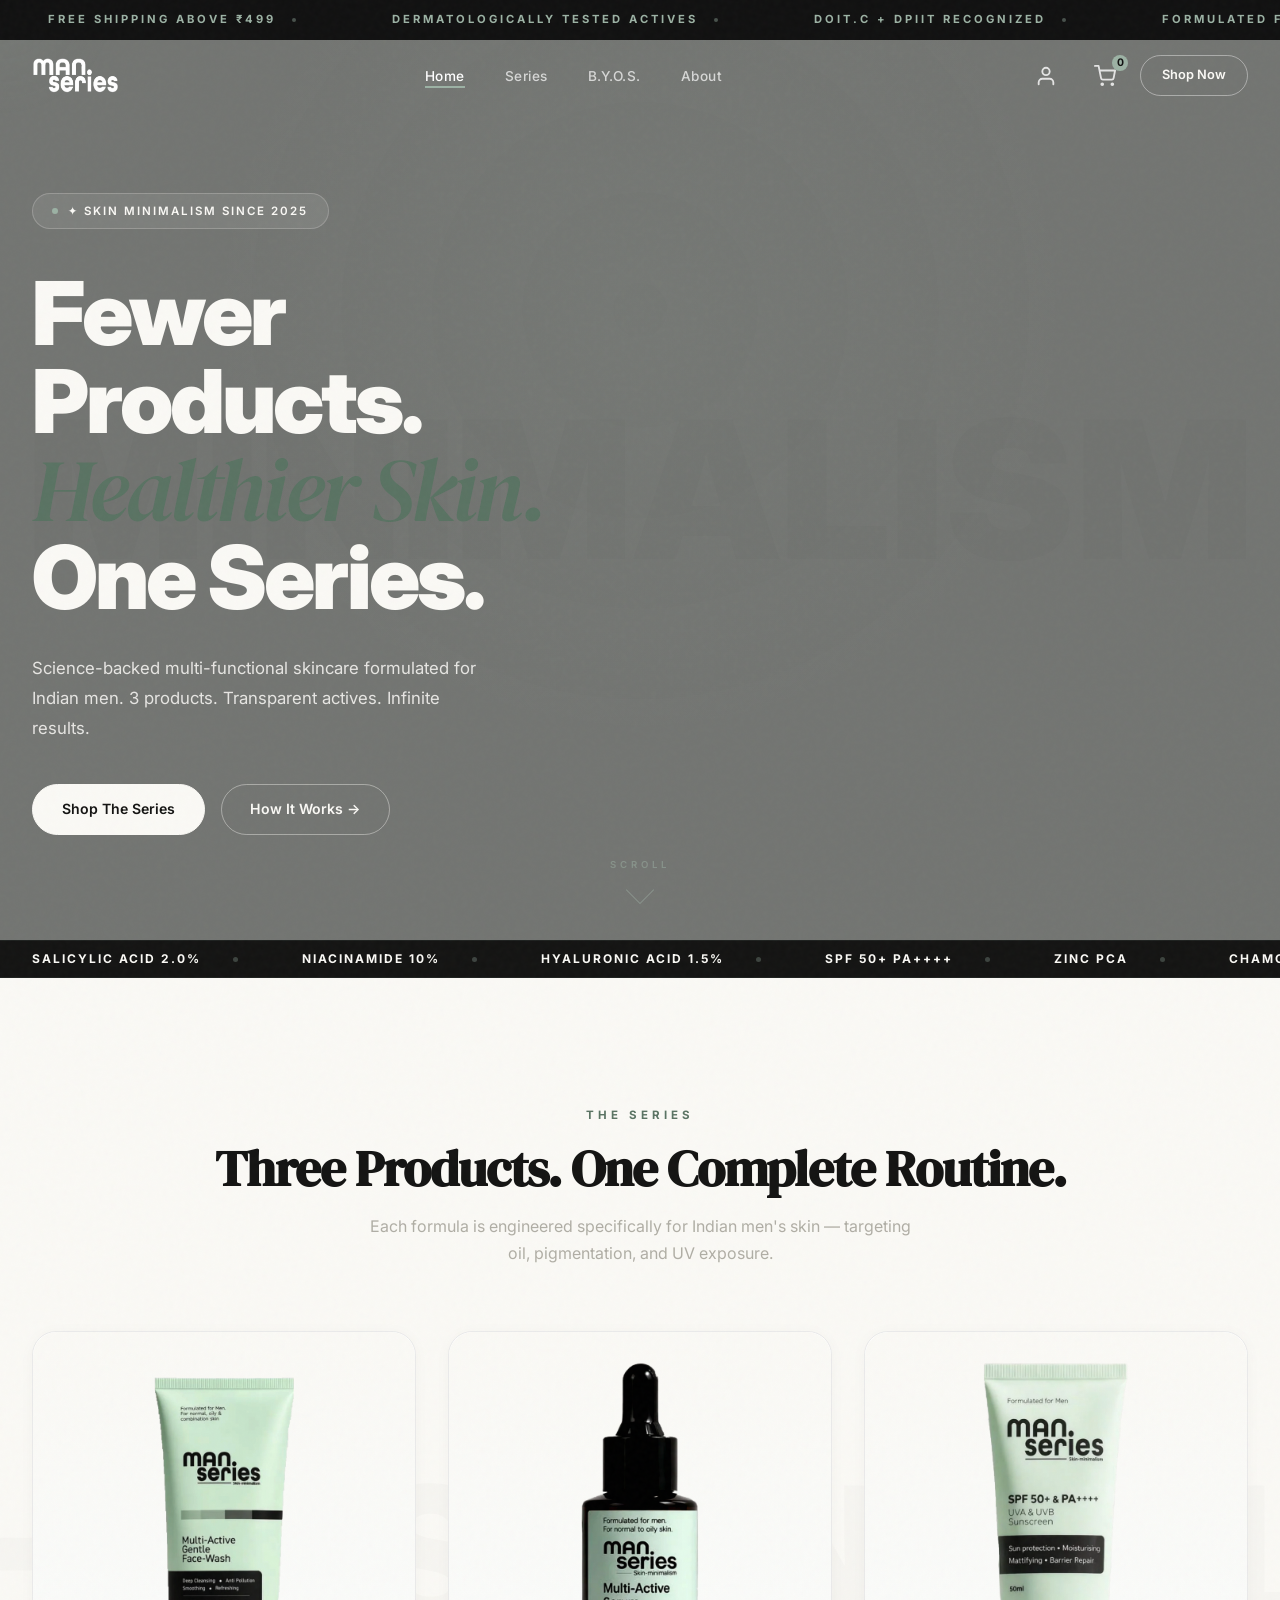
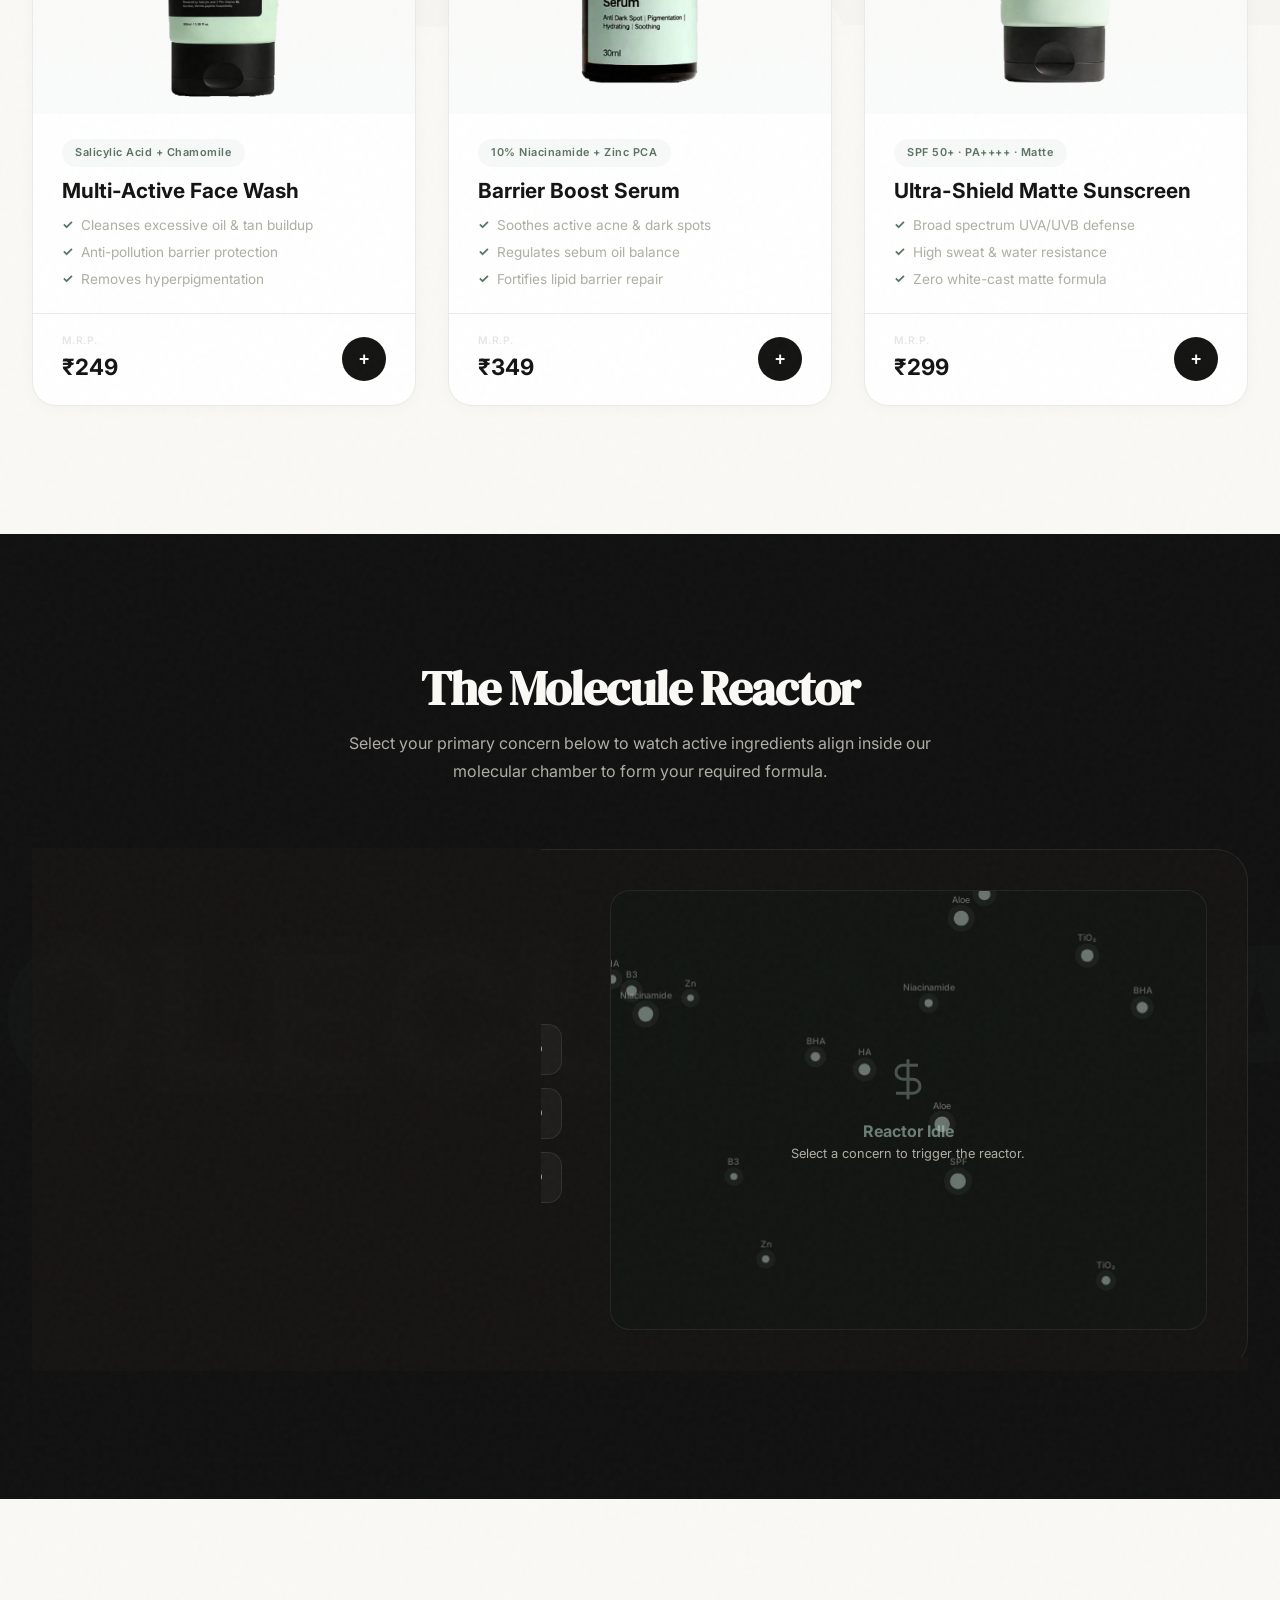
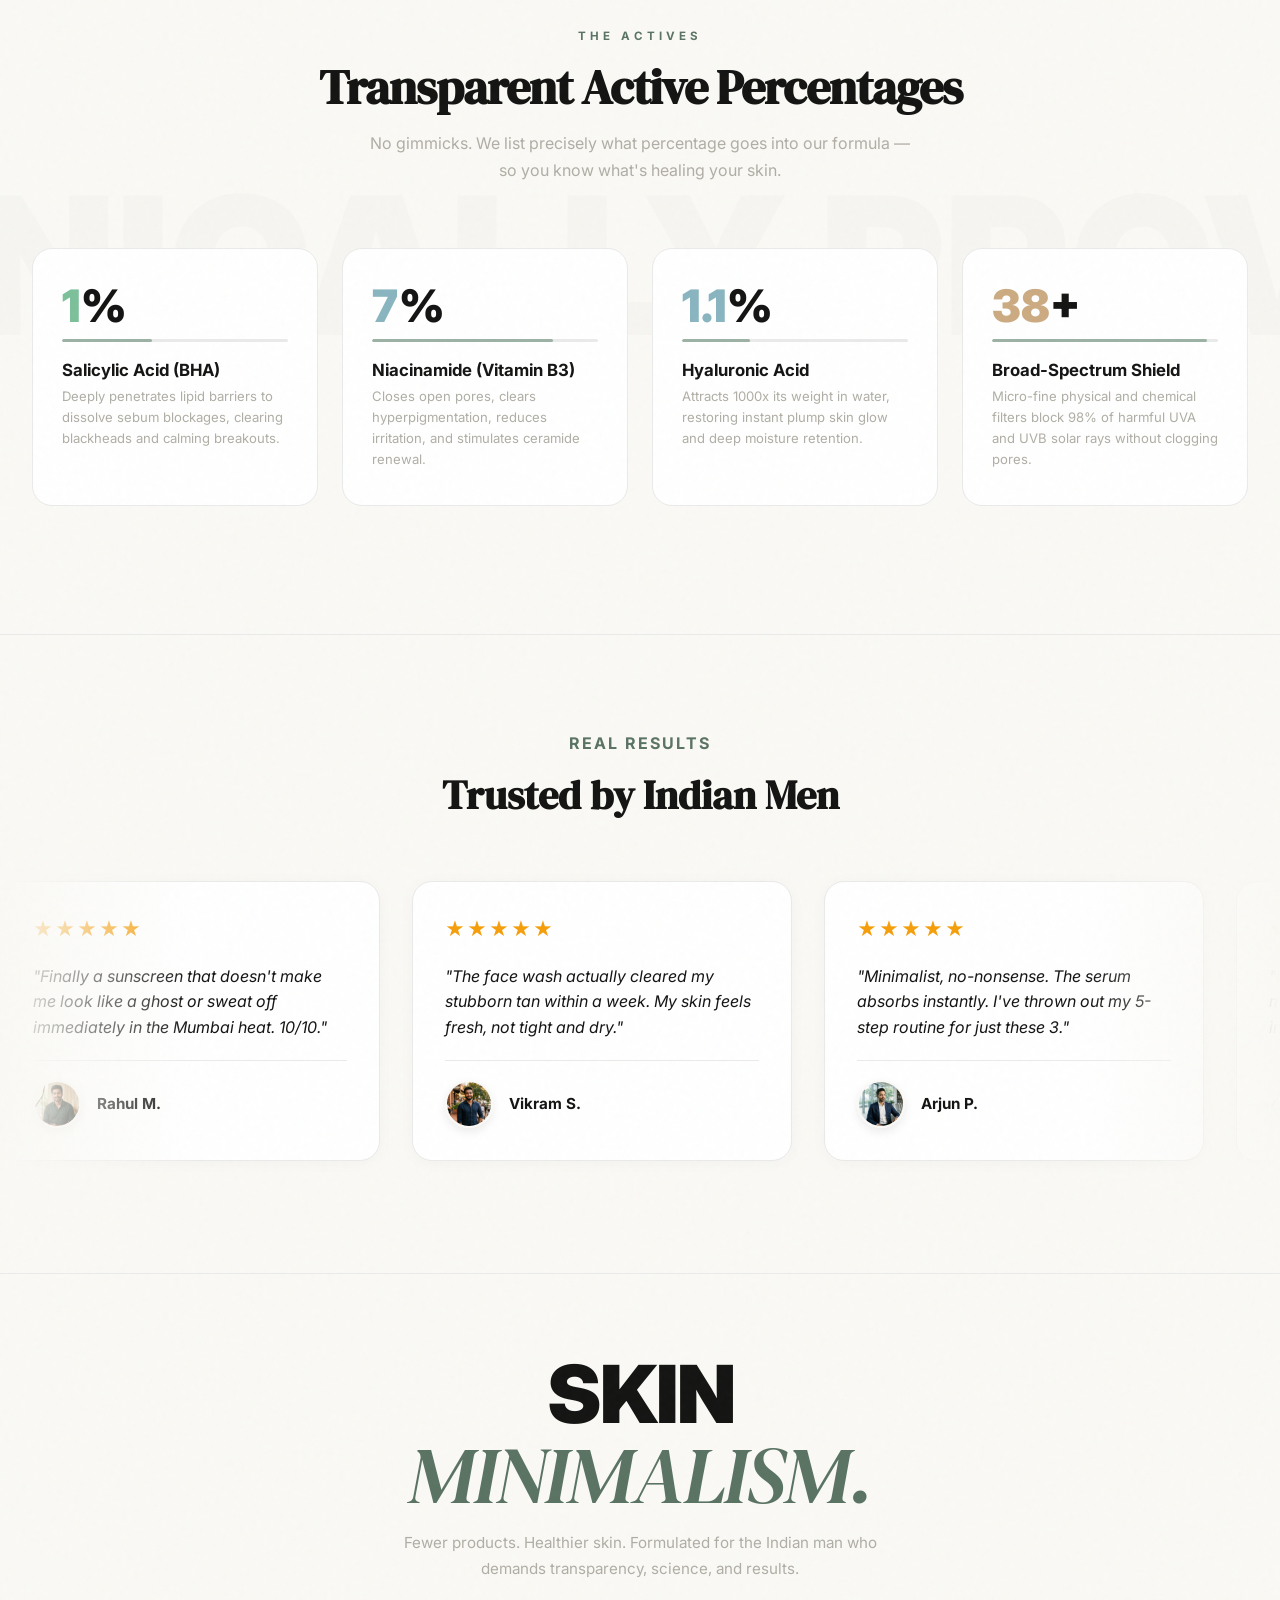
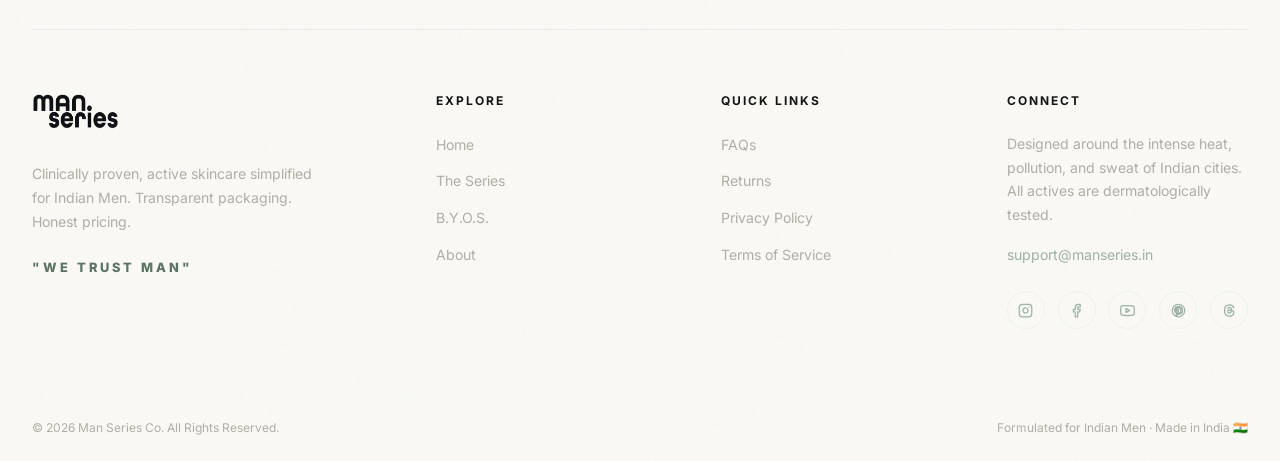
==== commit 19fcacd6: "Update index.html" ====
--- a/index.html
+++ b/index.html
@@ -3,7 +3,7 @@
 
 <head>
   <meta charset="UTF-8">
-  <meta name="viewport" content="width=device-width, initial-scale=1.0">
+  <meta name="viewport" content="width=device-width, initial-scale=1.0, viewport-fit=cover">
   <title>Man Series | Skin Minimalism — Formulated for Indian Men</title>
 
   <!-- SEO Meta Tags -->
@@ -63,19 +63,26 @@
   <!-- ═══════════════════════════════════════════════
        FLOATING NAVIGATION
        ═══════════════════════════════════════════════ -->
+
   <header class="navbar" id="navbar">
     <div class="container navbar-container">
-      <button class="mobile-menu-btn" style="display: none;" onclick="document.querySelector('.nav-links').classList.toggle('open')" aria-label="Menu">
-        <svg width="24" height="24" viewBox="0 0 24 24" fill="none" stroke="currentColor" stroke-width="2" stroke-linecap="round" stroke-linejoin="round">
-          <line x1="3" y1="12" x2="21" y2="12"></line>
-          <line x1="3" y1="6" x2="21" y2="6"></line>
-          <line x1="3" y1="18" x2="21" y2="18"></line>
-        </svg>
-      </button>
-      <a href="index.html" class="logo" aria-label="Man Series Home">
-        <img src="Product Images/Logo/Wordmark Logo.png" alt="Man Series" class="logo-img">
-      </a>
-      <nav>
+      <div class="nav-brand">
+        <button class="mobile-menu-btn" id="mobileMenuBtn" aria-label="Open Menu">
+          <svg class="icon-menu" width="22" height="22" viewBox="0 0 24 24" fill="none" stroke="currentColor" stroke-width="2" stroke-linecap="round" stroke-linejoin="round">
+            <line x1="3" y1="12" x2="21" y2="12"></line>
+            <line x1="3" y1="6" x2="21" y2="6"></line>
+            <line x1="3" y1="18" x2="21" y2="18"></line>
+          </svg>
+          <svg class="icon-close" width="22" height="22" viewBox="0 0 24 24" fill="none" stroke="currentColor" stroke-width="2" stroke-linecap="round" stroke-linejoin="round">
+            <line x1="18" y1="6" x2="6" y2="18"></line>
+            <line x1="6" y1="6" x2="18" y2="18"></line>
+          </svg>
+        </button>
+        <a href="index.html" class="logo" aria-label="Man Series Home">
+          <img src="Product Images/Logo/Wordmark Logo.png" alt="Man Series" class="logo-img">
+        </a>
+      </div>
+      <nav class="nav-menu" id="navMenu">
         <ul class="nav-links">
           <li><a href="index.html" class="nav-active">Home</a></li>
           <li><a href="series.html">Series</a></li>
@@ -99,17 +106,18 @@
           </svg>
           <span class="cart-count" id="cartBadgeCount">0</span>
         </button>
-        <a href="series.html" class="btn btn-primary hide-on-mobile" style="padding: 0.55rem 1.3rem; font-size: 0.8rem;">Shop Now</a>
+        <a href="series.html" class="btn btn-nav hide-on-mobile" style="padding: 0.55rem 1.3rem; font-size: 0.8rem;">Shop Now</a>
       </div>
     </div>
   </header>
 
 
+
   <!-- ═══════════════════════════════════════════════
        HERO SECTION — Dark Immersive
        ═══════════════════════════════════════════════ -->
   <section class="hero" id="hero">
-    <video class="hero-bg-video" autoplay loop muted playsinline>
+    <video class="hero-bg-video" autoplay loop muted playsinline preload="auto" poster="Product Images/Poster/sstw763.png">
       <source src="trailer%20video/video.mp4" type="video/mp4">
     </video>
     <div class="video-overlay"></div>
@@ -513,14 +521,14 @@
                 <line x1="17.5" y1="6.5" x2="17.51" y2="6.5"></line>
               </svg>
             </a>
-            <a href="https://www.facebook.com/manseries.in" class="social-icon" aria-label="Facebook" target="_blank"
+            <a href="https://www.facebook.com/profile.php?id=61577519865089" class="social-icon" aria-label="Facebook" target="_blank"
               rel="noopener noreferrer">
               <svg xmlns="http://www.w3.org/2000/svg" width="16" height="16" viewBox="0 0 24 24" fill="none"
                 stroke="currentColor" stroke-width="2" stroke-linecap="round" stroke-linejoin="round">
                 <path d="M18 2h-3a5 5 0 0 0-5 5v3H7v4h3v8h4v-8h3l1-4h-4V7a1 1 0 0 1 1-1h3z"></path>
               </svg>
             </a>
-            <a href="https://www.youtube.com/@manseries" class="social-icon" aria-label="YouTube" target="_blank"
+            <a href="https://www.youtube.com/@man.series_in" class="social-icon" aria-label="YouTube" target="_blank"
               rel="noopener noreferrer">
               <svg xmlns="http://www.w3.org/2000/svg" width="16" height="16" viewBox="0 0 24 24" fill="none"
                 stroke="currentColor" stroke-width="2" stroke-linecap="round" stroke-linejoin="round">
@@ -530,7 +538,7 @@
                 <polygon points="9.75 15.02 15.5 12 9.75 8.98 9.75 15.02"></polygon>
               </svg>
             </a>
-            <a href="https://www.pinterest.com/manseries" class="social-icon" aria-label="Pinterest" target="_blank"
+            <a href="https://www.pinterest.com/manseries01" class="social-icon" aria-label="Pinterest" target="_blank"
               rel="noopener noreferrer">
               <svg xmlns="http://www.w3.org/2000/svg" width="16" height="16" viewBox="0 0 24 24" fill="none"
                 stroke="currentColor" stroke-width="2" stroke-linecap="round" stroke-linejoin="round">
@@ -538,6 +546,14 @@
                   d="M12 2C6.477 2 2 6.477 2 12c0 4.236 2.636 7.855 6.356 9.312-.088-.791-.167-2.005.035-2.868.181-.78 1.172-4.97 1.172-4.97s-.299-.598-.299-1.482c0-1.388.806-2.428 1.808-2.428.853 0 1.267.641 1.267 1.408 0 .858-.546 2.14-.828 3.33-.236.995.499 1.806 1.476 1.806 1.772 0 3.137-1.868 3.137-4.561 0-2.387-1.715-4.052-4.163-4.052-2.838 0-4.5 2.126-4.5 4.326 0 .857.33 1.775.742 2.276a.3.3 0 0 1 .069.285c-.076.315-.244.995-.277 1.134-.044.183-.145.222-.335.134-1.249-.581-2.03-2.407-2.03-3.874 0-3.154 2.292-6.052 6.608-6.052 3.469 0 6.165 2.473 6.165 5.776 0 3.447-2.173 6.22-5.19 6.22-1.013 0-1.966-.527-2.292-1.148l-.623 2.378c-.226.869-.835 1.958-1.244 2.621.937.29 1.931.446 2.962.446 5.523 0 10-4.477 10-10S17.523 2 12 2z" />
               </svg>
             </a>
+            <a href="https://www.threads.net/@manseries.in" class="social-icon" aria-label="Threads" target="_blank"
+              rel="noopener noreferrer">
+              <svg xmlns="http://www.w3.org/2000/svg" width="16" height="16" viewBox="0 0 24 24" fill="none"
+                stroke="currentColor" stroke-width="2" stroke-linecap="round" stroke-linejoin="round">
+                <path stroke="none" d="M0 0h24v24H0z" fill="none"/>
+                <path d="M19 7.5c-1.333 -3 -3.667 -4.5 -7 -4.5c-5 0 -8 2.5 -8 9s3.5 9 8 9s7 -3 7 -5s-1 -5 -7 -5c-2.5 0 -3 1.25 -3 2.5c0 1.5 1 2.5 2.5 2.5c2.5 0 3.5 -1.5 3.5 -5s-2 -4 -3 -4s-1.833 .333 -2.5 1" />
+              </svg>
+            </a>
           </div>
         </div>
       </div>
@@ -553,4 +569,4 @@
   <script src="app.js"></script>
 </body>
 
-</html>+</html>
--- a/style.css
+++ b/style.css
@@ -148,6 +148,7 @@
   max-width: 1280px;
   margin: 0 auto;
   padding: 0 2rem;
+  width: 100%;
 }
 
 section {
@@ -367,6 +368,12 @@
 }
 
 /* ── Logo ── */
+.nav-brand {
+  display: flex;
+  align-items: center;
+  gap: 1rem;
+}
+
 .logo {
   display: flex;
   align-items: center;
@@ -558,6 +565,32 @@
   background: var(--ink);
   transform: translateY(-3px);
   box-shadow: 0 12px 32px rgba(28, 25, 23, 0.2);
+}
+
+/* Nav Button */
+.btn-nav {
+  background: transparent;
+  color: var(--cream);
+  border: 1.5px solid rgba(255, 255, 255, 0.4);
+}
+
+.btn-nav:hover {
+  background: rgba(255, 255, 255, 0.1);
+  color: #FFFFFF;
+  border-color: #FFFFFF;
+}
+
+.navbar.scrolled .btn-nav,
+.navbar.navbar-light-page:not(.scrolled) .btn-nav {
+  color: var(--charcoal);
+  border-color: rgba(20, 20, 19, 0.4);
+}
+
+.navbar.scrolled .btn-nav:hover,
+.navbar.navbar-light-page:not(.scrolled) .btn-nav:hover {
+  background: rgba(20, 20, 19, 0.05);
+  color: var(--charcoal);
+  border-color: var(--charcoal);
 }
 
 
@@ -934,7 +967,7 @@
    ══════════════════════════════════════════════════════ */
 .marquee-strip {
   background: var(--charcoal);
-  height: 40px;
+  padding: 12px 0;
   display: flex;
   align-items: center;
   overflow: hidden;
@@ -945,6 +978,7 @@
 
 .marquee-track {
   display: flex;
+  align-items: center;
   width: max-content;
   animation: scroll-x 40s linear infinite;
 }
@@ -956,15 +990,16 @@
 .marquee-item {
   padding: 0 2rem;
   font-family: var(--font-heading);
-  font-size: 0.72rem;
+  font-size: 0.75rem;
   font-weight: 700;
   letter-spacing: 2px;
   color: var(--cream);
   text-transform: uppercase;
   white-space: nowrap;
-  display: inline-flex;
+  display: flex;
   align-items: center;
   gap: 2rem;
+  line-height: 1;
 }
 
 .marquee-dot {
@@ -1729,8 +1764,7 @@
 .cart-drawer {
   position: fixed;
   top: 0;
-  right: 0;
-  transform: translateX(100%);
+  right: -480px;
   width: 100%;
   max-width: 440px;
   height: 100vh;
@@ -1742,11 +1776,11 @@
   z-index: 200;
   display: flex;
   flex-direction: column;
-  transition: transform 0.5s var(--ease-smooth);
+  transition: right 0.5s var(--ease-smooth);
 }
 
 .cart-drawer.open {
-  transform: translateX(0);
+  right: 0;
 }
 
 .cart-header {
@@ -2181,7 +2215,144 @@
   }
 }
 
+/* ══════════════════════════════════════════════════════
+   MOBILE HAMBURGER MENU BUTTON
+   ══════════════════════════════════════════════════════ */
+.mobile-menu-btn {
+  display: none;
+  background: none;
+  border: none;
+  cursor: pointer;
+  padding: 0.4rem;
+  color: rgba(255,255,255,0.85);
+  transition: var(--transition-smooth);
+  border-radius: 8px;
+  flex-shrink: 0;
+}
+
+.mobile-menu-btn:hover {
+  color: #fff;
+  background: rgba(255,255,255,0.08);
+}
+
+.navbar.navbar-light-page:not(.scrolled) .mobile-menu-btn {
+  color: var(--charcoal);
+}
+
+/* ── Mobile Full-screen Nav Menu Drawer ── */
+.nav-menu {
+  /* Desktop: regular inline nav */
+}
+
+.nav-menu-header {
+  display: none;
+}
+
+.nav-close-btn {
+  display: none;
+}
+
+.nav-menu-footer {
+  display: none;
+}
+
+/* ── Mobile Nav Overlay ── */
+.mobile-nav-overlay {
+  display: none;
+  position: fixed;
+  inset: 0;
+  background: rgba(0,0,0,0.55);
+  z-index: 149;
+  backdrop-filter: blur(4px);
+  -webkit-backdrop-filter: blur(4px);
+  opacity: 0;
+  transition: opacity 0.35s ease;
+}
+
+.mobile-nav-overlay.active {
+  display: block;
+  opacity: 1;
+}
+
+
+
 @media (max-width: 768px) {
+  /* Show hamburger, hide full nav bar */
+  .mobile-menu-btn {
+    display: flex;
+    align-items: center;
+    justify-content: center;
+  }
+  .mobile-menu-btn .icon-close { display: none; }
+  .mobile-menu-btn.open .icon-menu { display: none; }
+  .mobile-menu-btn.open .icon-close { display: block; }
+
+  /* Mobile dropdown nav */
+  .nav-menu {
+    position: absolute;
+    top: 100%;
+    left: 0;
+    width: 100%;
+    background-color: var(--cream) !important;
+    border-top: 1px solid rgba(0,0,0,0.05);
+    border-bottom: 1px solid rgba(0,0,0,0.05);
+    box-shadow: 0 10px 30px rgba(0,0,0,0.05);
+    z-index: 200;
+    display: none;
+    flex-direction: column;
+    padding: 0;
+  }
+
+  .nav-menu.open {
+    display: flex;
+  }
+
+  .navbar.scrolled .nav-menu,
+  .navbar.navbar-light-page .nav-menu {
+    background: var(--cream);
+  }
+
+  .nav-links {
+    display: flex !important;
+    flex-direction: column;
+    gap: 0;
+    padding: 0;
+    margin: 0;
+  }
+
+  .nav-links li a {
+    display: block;
+    padding: 1.25rem 2rem;
+    font-size: 1.05rem;
+    font-weight: 500;
+    color: var(--charcoal) !important;
+    border-bottom: 1px solid rgba(0,0,0,0.05);
+    transition: background 0.2s ease;
+  }
+
+  .nav-links li:last-child a {
+    border-bottom: none;
+  }
+
+  .nav-links li a:hover,
+  .nav-links li a.nav-active {
+    background: rgba(0,0,0,0.02);
+    color: var(--ink) !important;
+  }
+
+  .nav-links li a::after {
+    display: none;
+  }
+
+  .nav-menu-header,
+  .nav-menu-footer {
+    display: none !important;
+  }
+
+  .nav-actions .btn-primary {
+    display: none !important;
+  }
+
   .announcement-bar {
     height: 36px;
   }
@@ -2190,8 +2361,9 @@
     top: 36px;
   }
 
-  .nav-links {
-    display: none;
+  /* Hide account icon on mobile (it's in the menu) */
+  .hide-on-mobile {
+    display: none !important;
   }
 
   .hero {
@@ -2231,24 +2403,20 @@
     display: none;
   }
 
+  /* ── Product Grid: vertical single-column on mobile ── */
   .products-grid {
-    display: flex;
-    overflow-x: auto;
-    scroll-snap-type: x mandatory;
-    gap: 1rem;
-    padding-bottom: 2rem;
-    -webkit-overflow-scrolling: touch;
-    scroll-padding: 0 1rem;
-  }
-
-  .products-grid::-webkit-scrollbar {
-    display: none;
+    display: grid;
+    grid-template-columns: 1fr;
+    gap: 1.25rem;
+    overflow-x: visible;
+    padding-bottom: 0;
   }
 
   .product-card {
-    min-width: 85vw;
-    scroll-snap-align: center;
-    flex-shrink: 0;
+    min-width: unset;
+    width: 100%;
+    flex-shrink: unset;
+    scroll-snap-align: unset;
   }
 
   .science-grid {
@@ -2270,8 +2438,17 @@
     text-align: center;
   }
 
+  /* Cart drawer full-width on mobile */
   .cart-drawer {
-    width: 100%;
+    width: 100vw;
+    max-width: 100vw;
+    right: -120vw;
+    box-shadow: none;
+  }
+  
+  .cart-drawer.open {
+    right: 0;
+    box-shadow: -24px 0 80px rgba(0, 0, 0, 0.25);
   }
 
   .products-header h2,
@@ -2704,6 +2881,28 @@
   box-shadow: var(--shadow-glow);
 }
 
+/* Add to Cart Animation */
+.add-to-cart-btn {
+  background-image: linear-gradient(to right, rgba(255,255,255,0.2) 50%, transparent 50%) !important;
+  background-size: 200% 100% !important;
+  background-position: right bottom !important;
+  transition: background-position 0.6s ease-out, background-color 0.3s ease, color 0.3s ease, transform 0.3s ease !important;
+}
+
+.add-to-cart-btn.adding {
+  background-position: left bottom !important;
+  pointer-events: none;
+}
+
+.add-to-cart-btn.added {
+  background-color: var(--sage-dark) !important;
+  background-image: none !important;
+  color: white !important;
+  transform: none !important;
+  box-shadow: none !important;
+  pointer-events: none;
+}
+
 
 /* ══════════════════════════════════════════════════════
    B.Y.O.S. — BUILD YOUR OWN SET
@@ -3399,4 +3598,4 @@
     width: 300px;
     padding: 1.5rem;
   }
-}+}
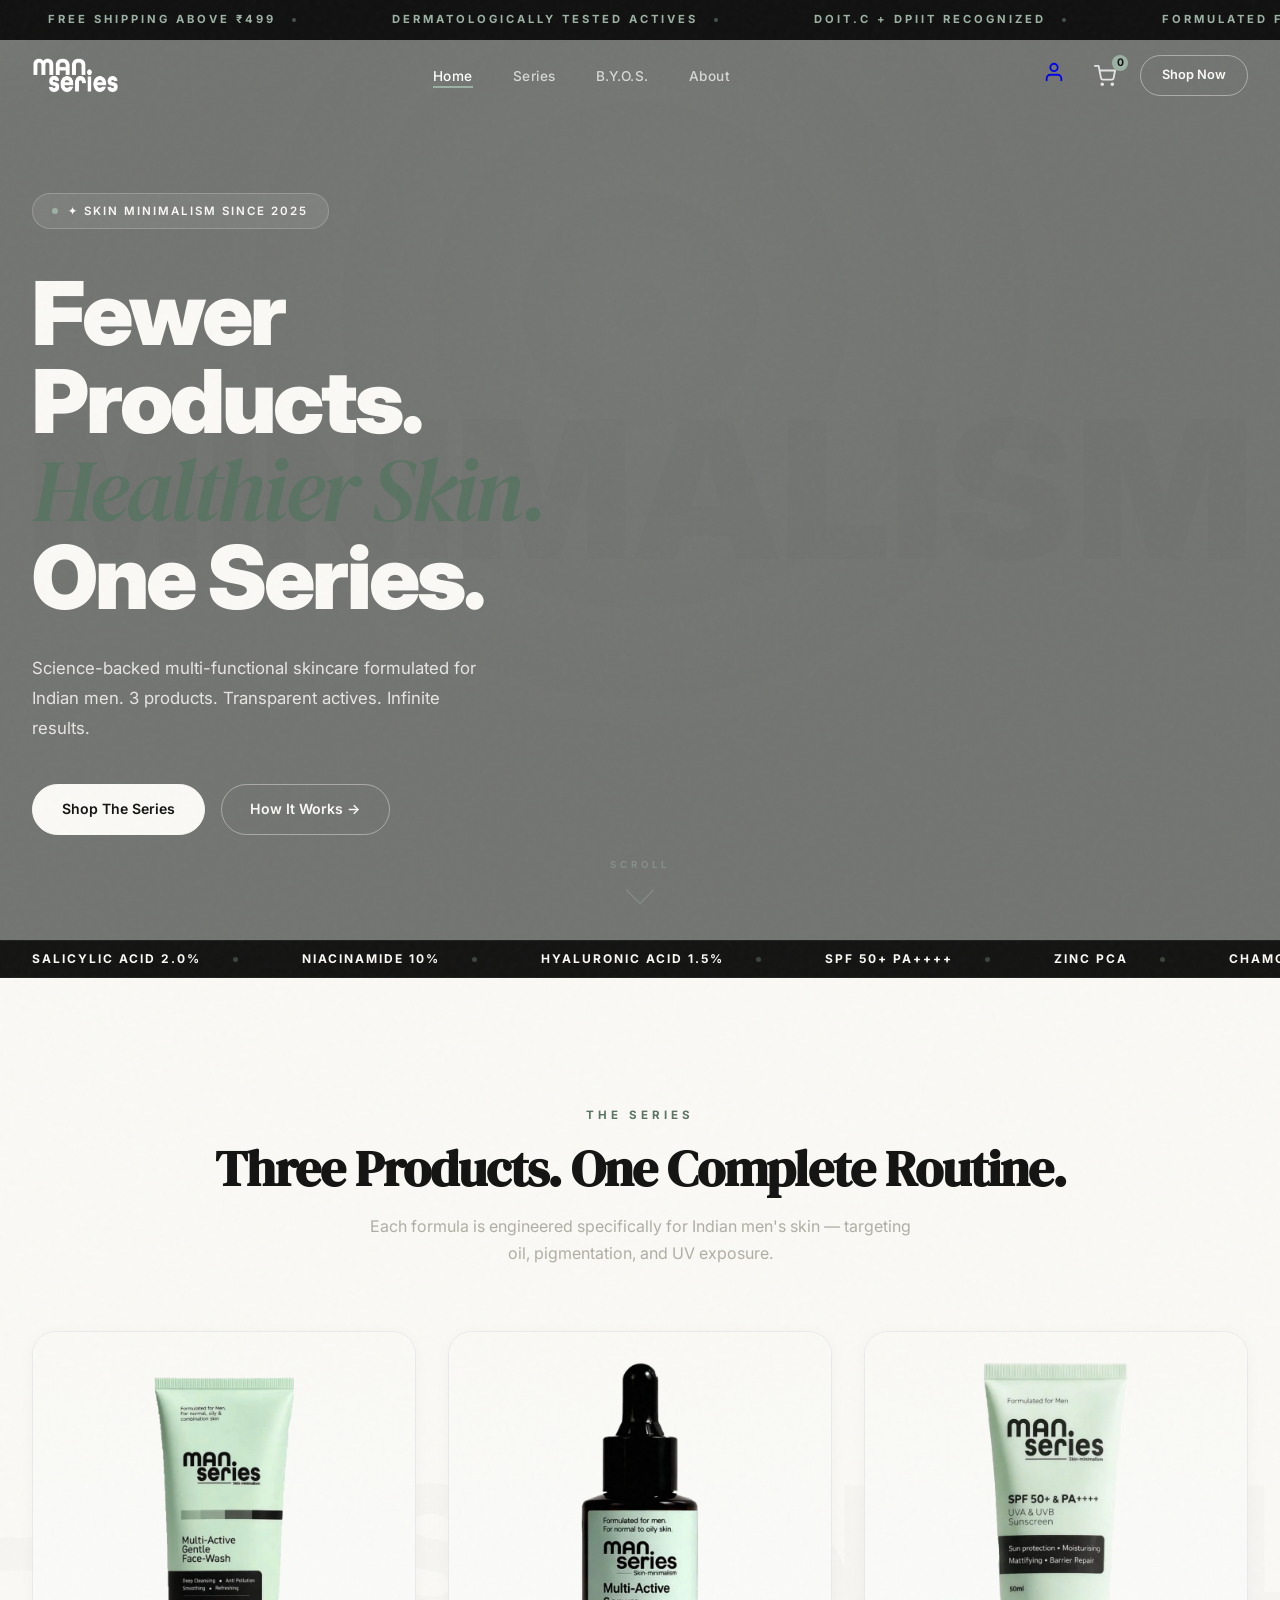
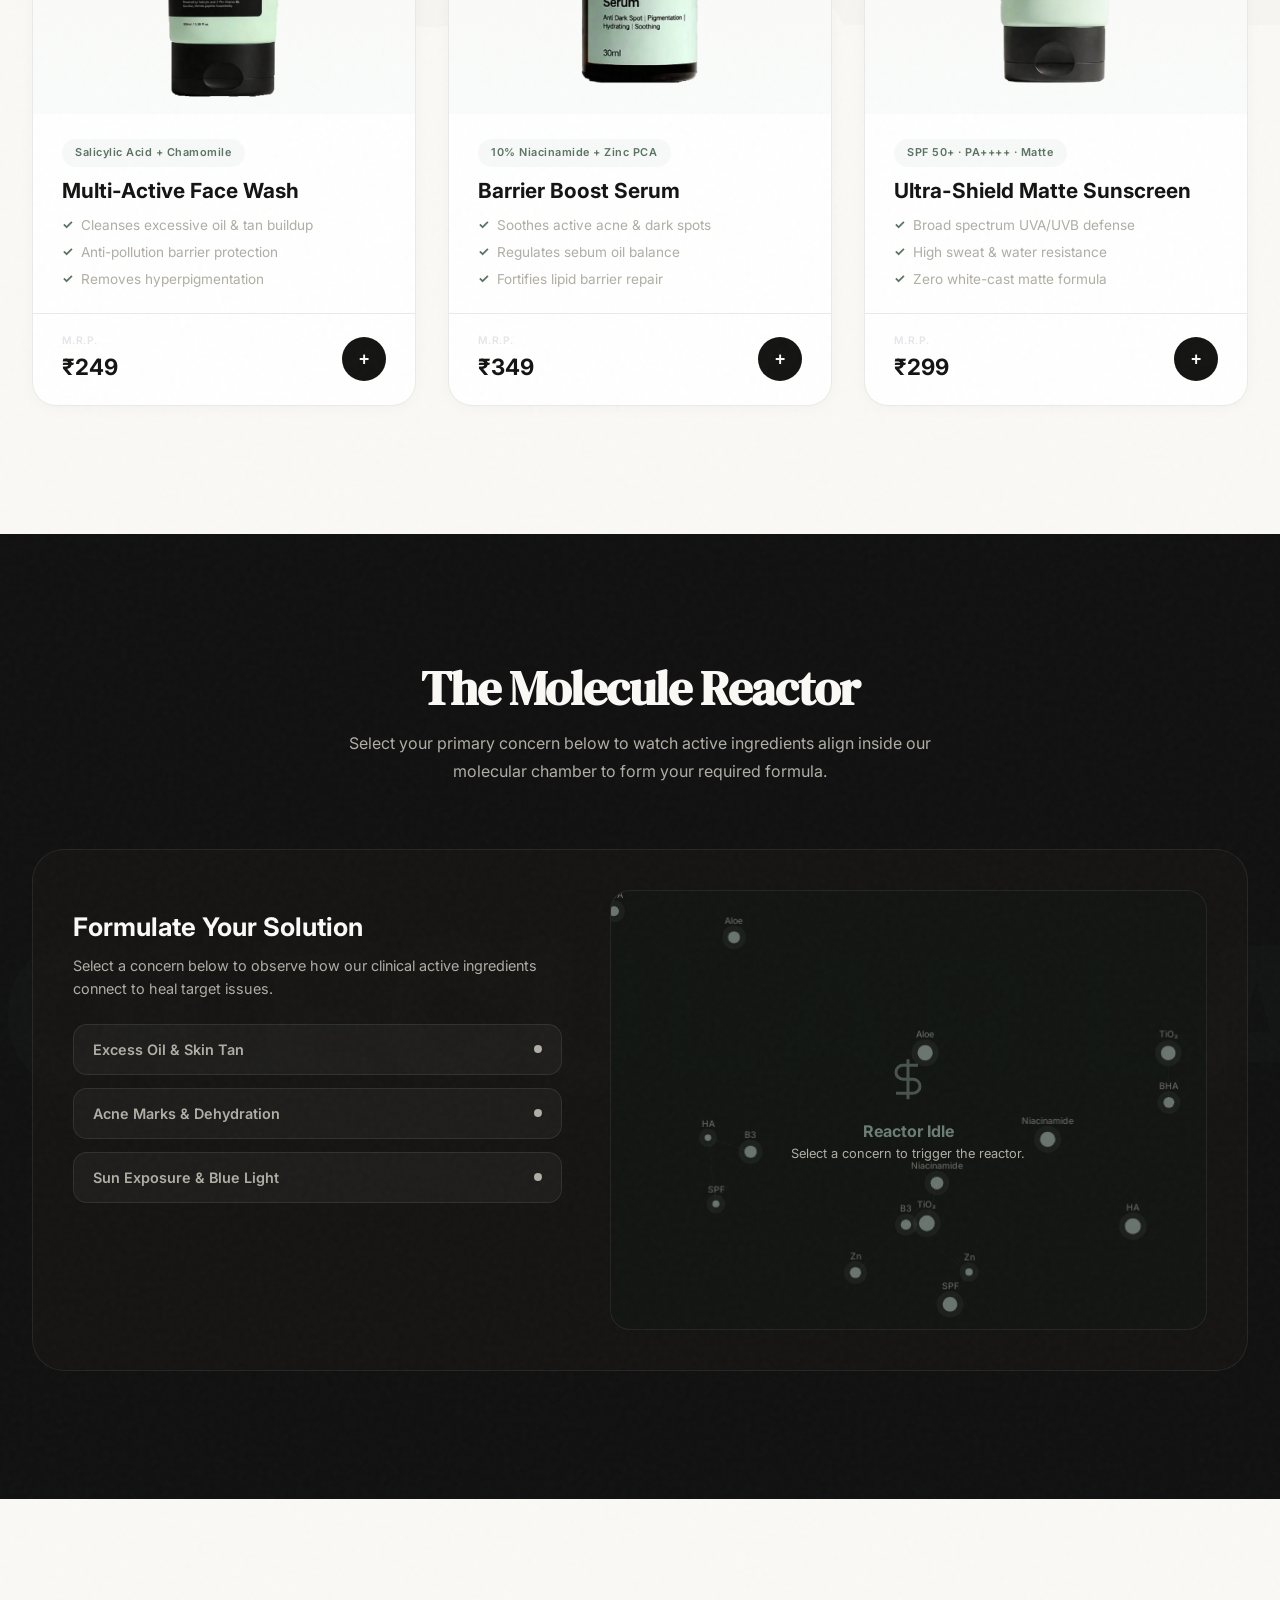
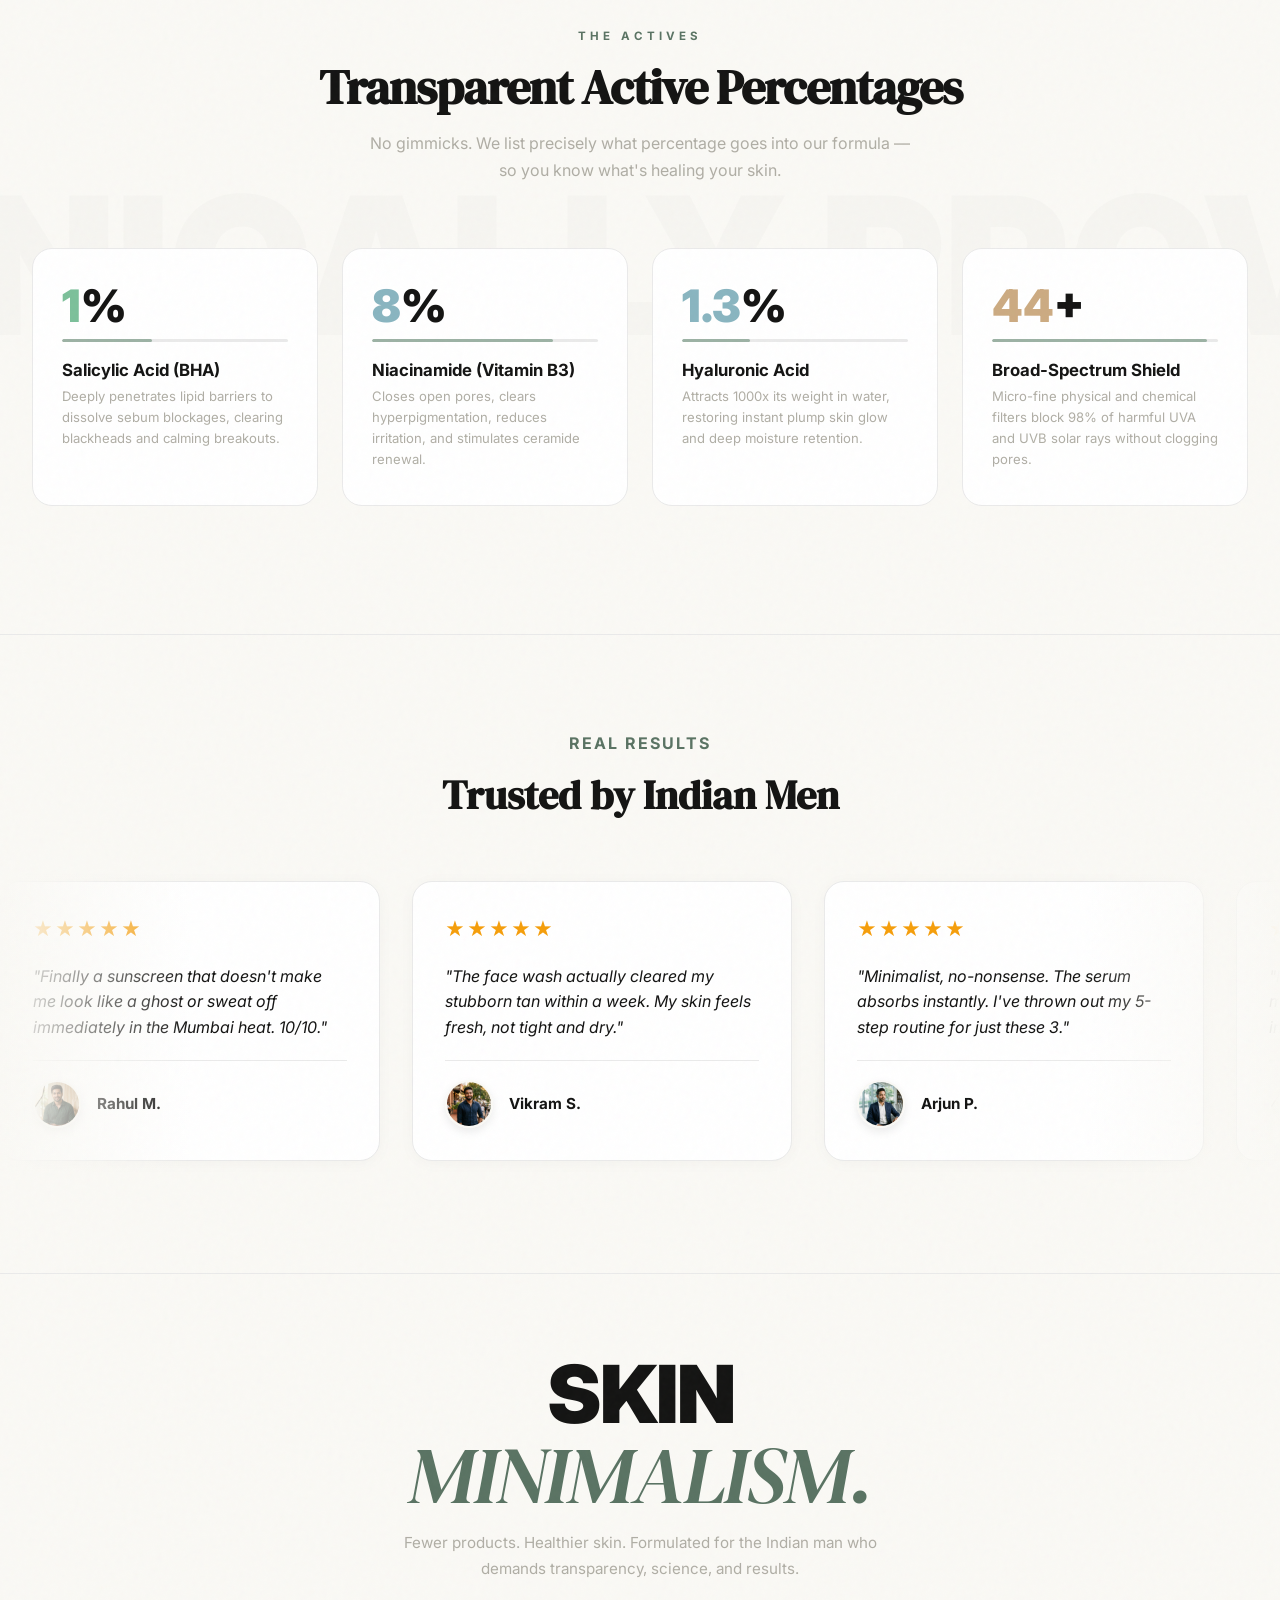
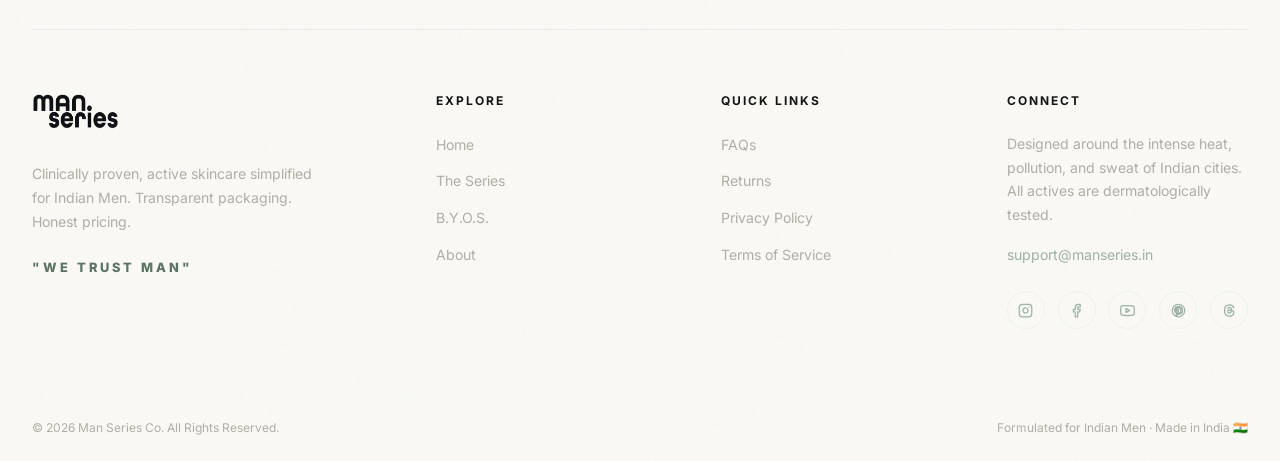
==== commit 6939e8c0: "Update index.html" ====
--- a/index.html
+++ b/index.html
@@ -13,17 +13,24 @@
     content="men skincare, indian men skin, face wash, face serum, sunscreen, clinical skincare, niacinamide, salicylic acid, man series">
   <meta name="author" content="Man Series Co.">
 
-  <!-- Open Graph -->
+  <!-- Open Graph / Facebook -->
   <meta property="og:title" content="Man Series | Skin Minimalism">
   <meta property="og:description" content="Fewer products. Healthier skin. Science-backed skincare for Indian men.">
   <meta property="og:type" content="website">
   <meta property="og:url" content="https://manseries.in">
+  <meta property="og:image" content="https://manseries.in/Product%20Images/Logo/Wordmark%20Logo.png">
+
+  <!-- Twitter -->
+  <meta name="twitter:card" content="summary_large_image">
+  <meta name="twitter:title" content="Man Series | Skin Minimalism">
+  <meta name="twitter:description" content="Fewer products. Healthier skin. Science-backed skincare for Indian men.">
+  <meta name="twitter:image" content="https://manseries.in/Product%20Images/Logo/Wordmark%20Logo.png">
 
   <!-- Favicon -->
   <link rel="icon" type="image/png" href="Product Images/fav icon/favicon.png?v=2">
 
   <!-- CSS Stylesheet -->
-  <link rel="stylesheet" href="style.css">
+  <link rel="stylesheet" href="style.css?v=1780760796">
 </head>
 
 <body>
@@ -91,7 +98,7 @@
         </ul>
       </nav>
       <div class="nav-actions">
-        <a href="account.html" class="cart-trigger" aria-label="My Account" style="margin-right: 5px;">
+        <a href="account.html" class="account-trigger" aria-label="My Account" style="margin-right: 5px;">
           <svg width="22" height="22" viewBox="0 0 24 24" fill="none" stroke="currentColor" stroke-width="2" stroke-linecap="round" stroke-linejoin="round">
             <path d="M20 21v-2a4 4 0 0 0-4-4H8a4 4 0 0 0-4 4v2"></path>
             <circle cx="12" cy="7" r="4"></circle>
@@ -117,8 +124,8 @@
        HERO SECTION — Dark Immersive
        ═══════════════════════════════════════════════ -->
   <section class="hero" id="hero">
-    <video class="hero-bg-video" autoplay loop muted playsinline preload="auto" poster="Product Images/Poster/sstw763.png">
-      <source src="trailer%20video/video.mp4" type="video/mp4">
+    <video class="hero-bg-video" autoplay loop muted playsinline preload="auto">
+      <source src="trailer video/video.mp4" type="video/mp4">
     </video>
     <div class="video-overlay"></div>
     <div class="bg-watermark">MINIMALISM</div>
@@ -566,7 +573,7 @@
   </footer>
 
   <!-- Scripts -->
-  <script src="app.js"></script>
+  <script src="app.js?v=1780760815"></script>
 </body>
 
 </html>
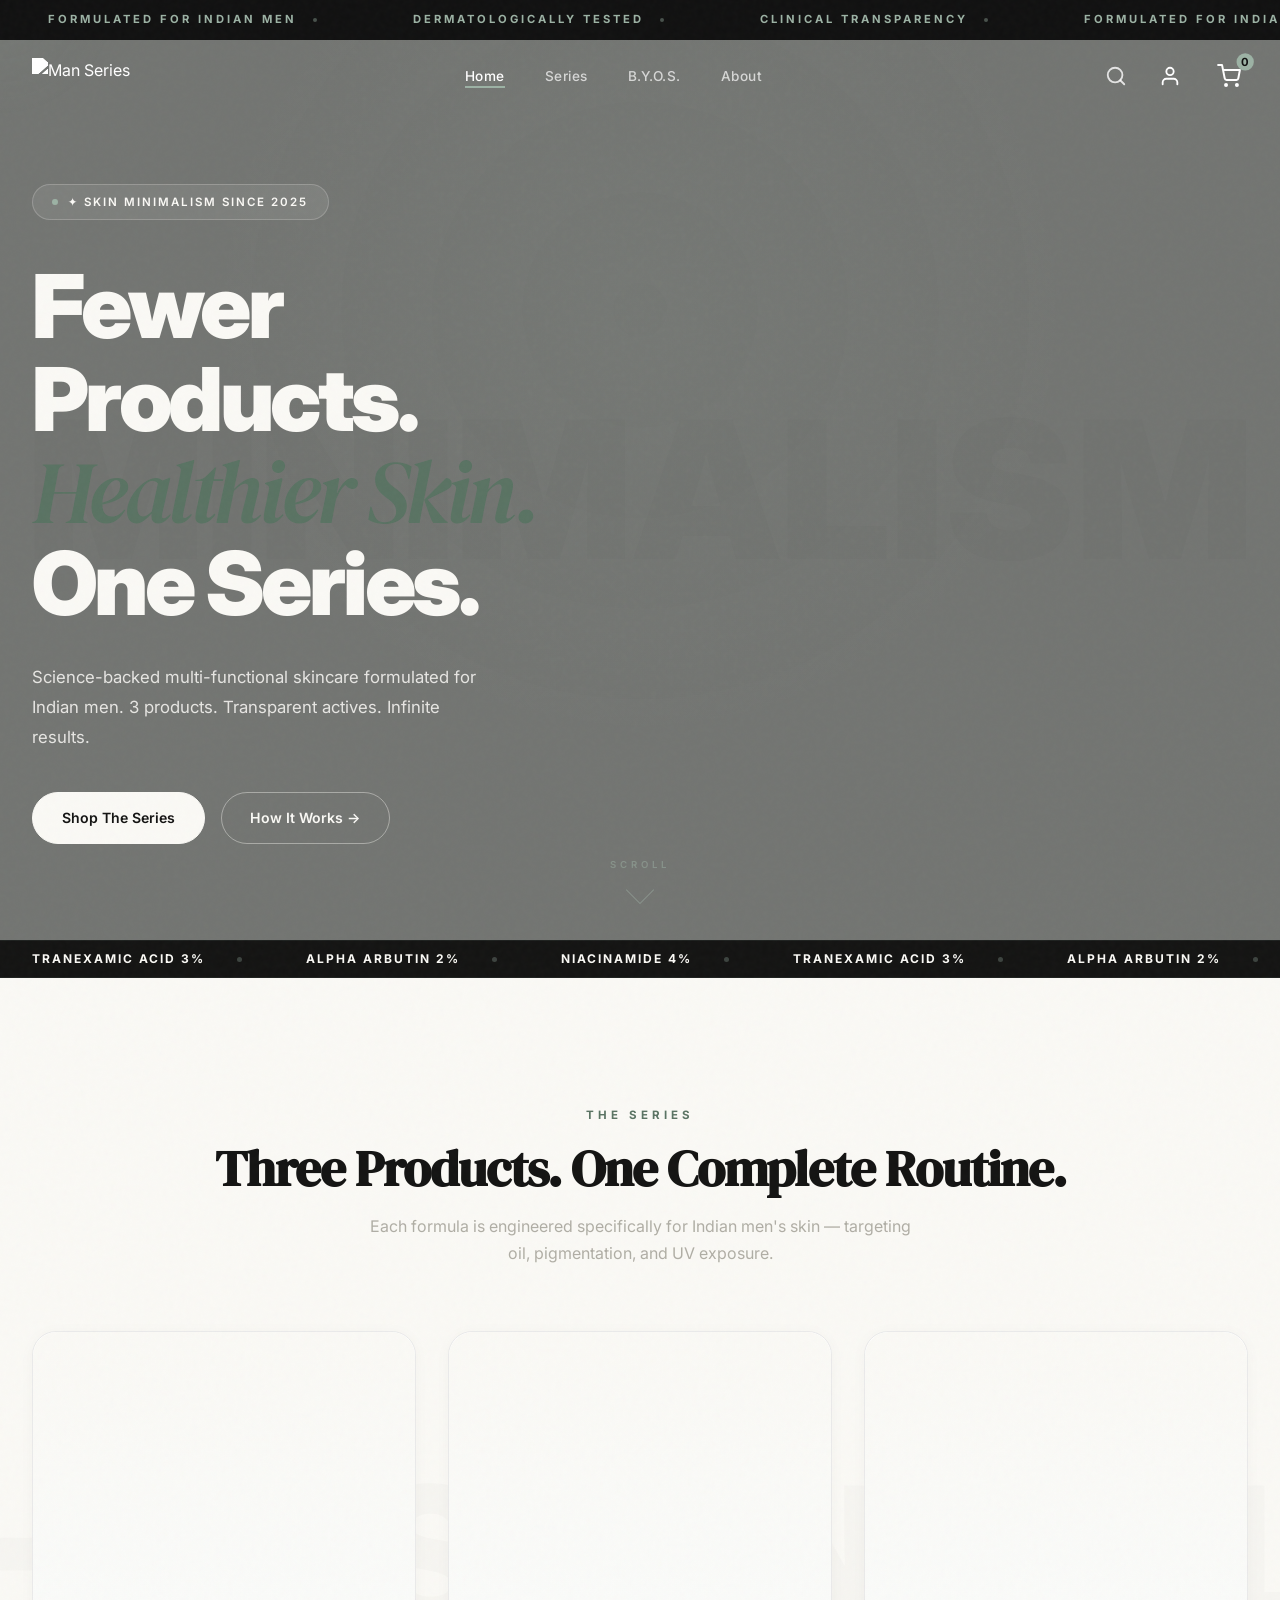
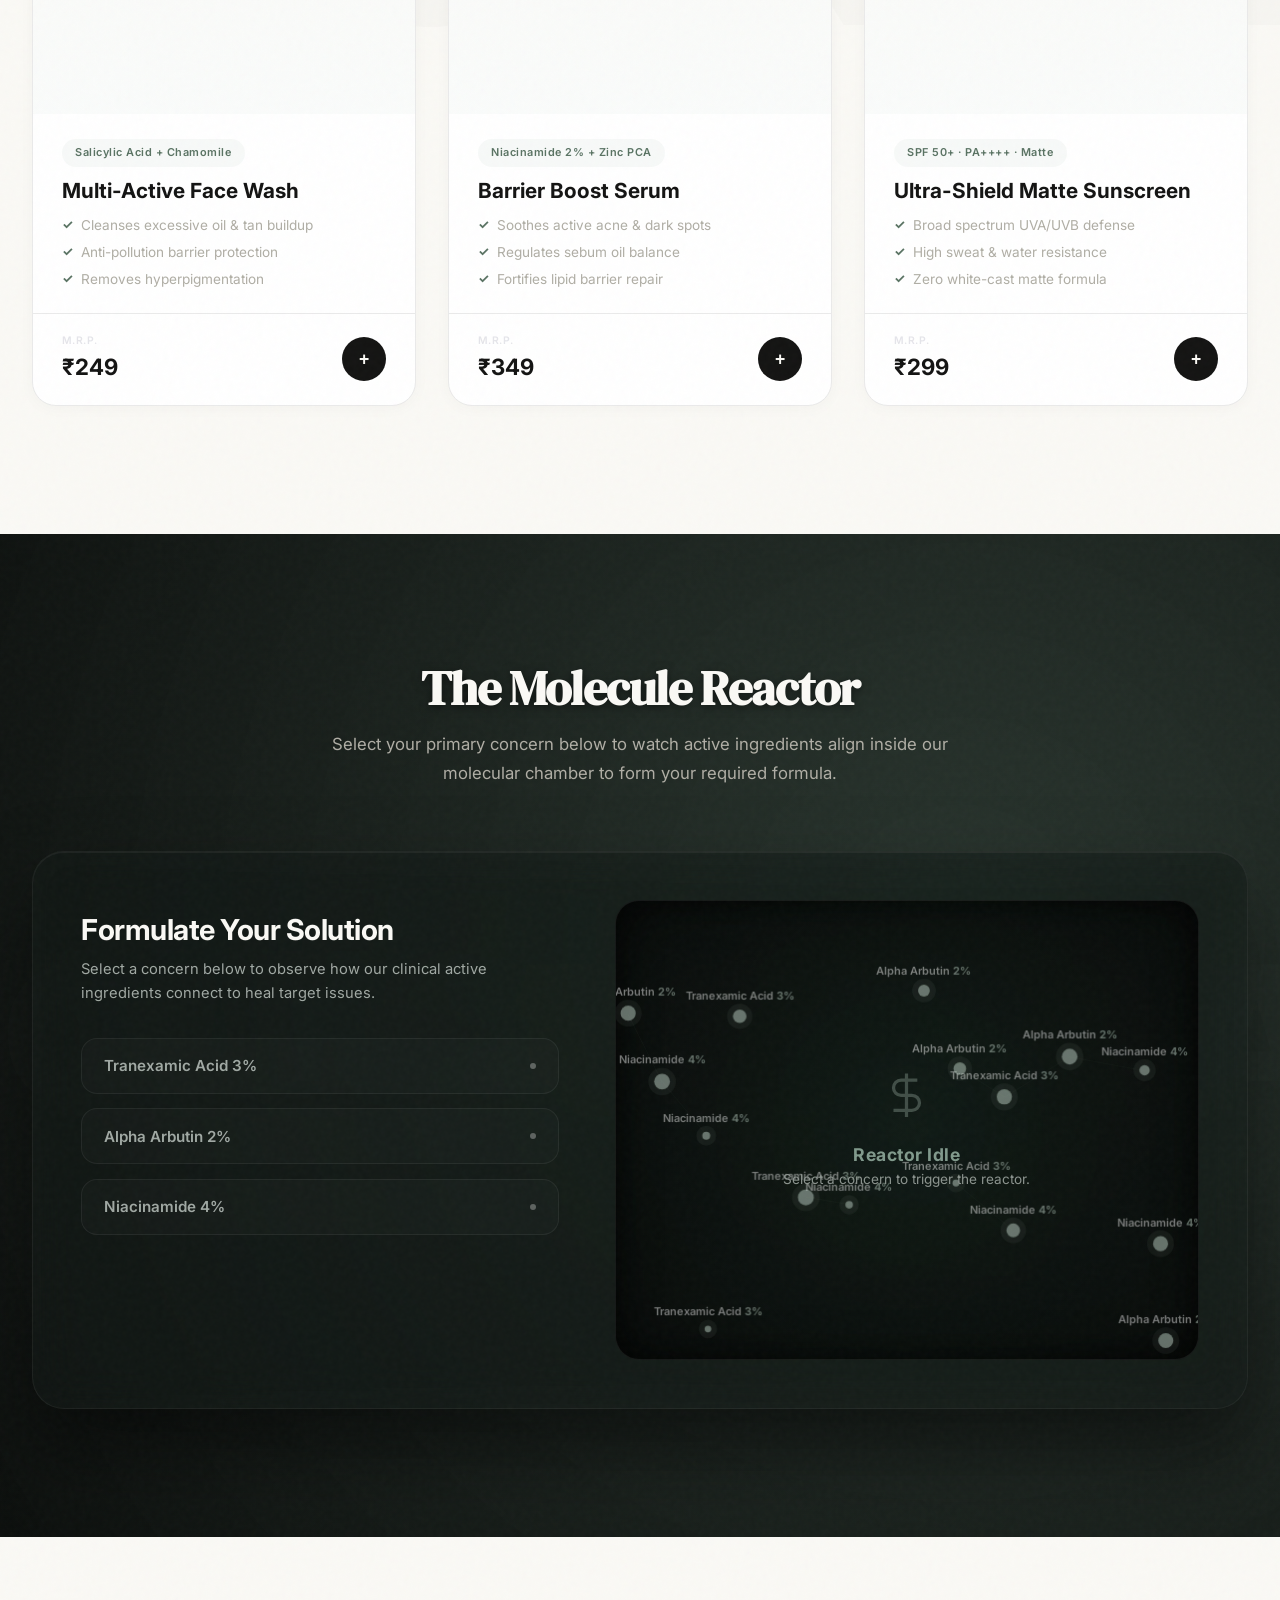
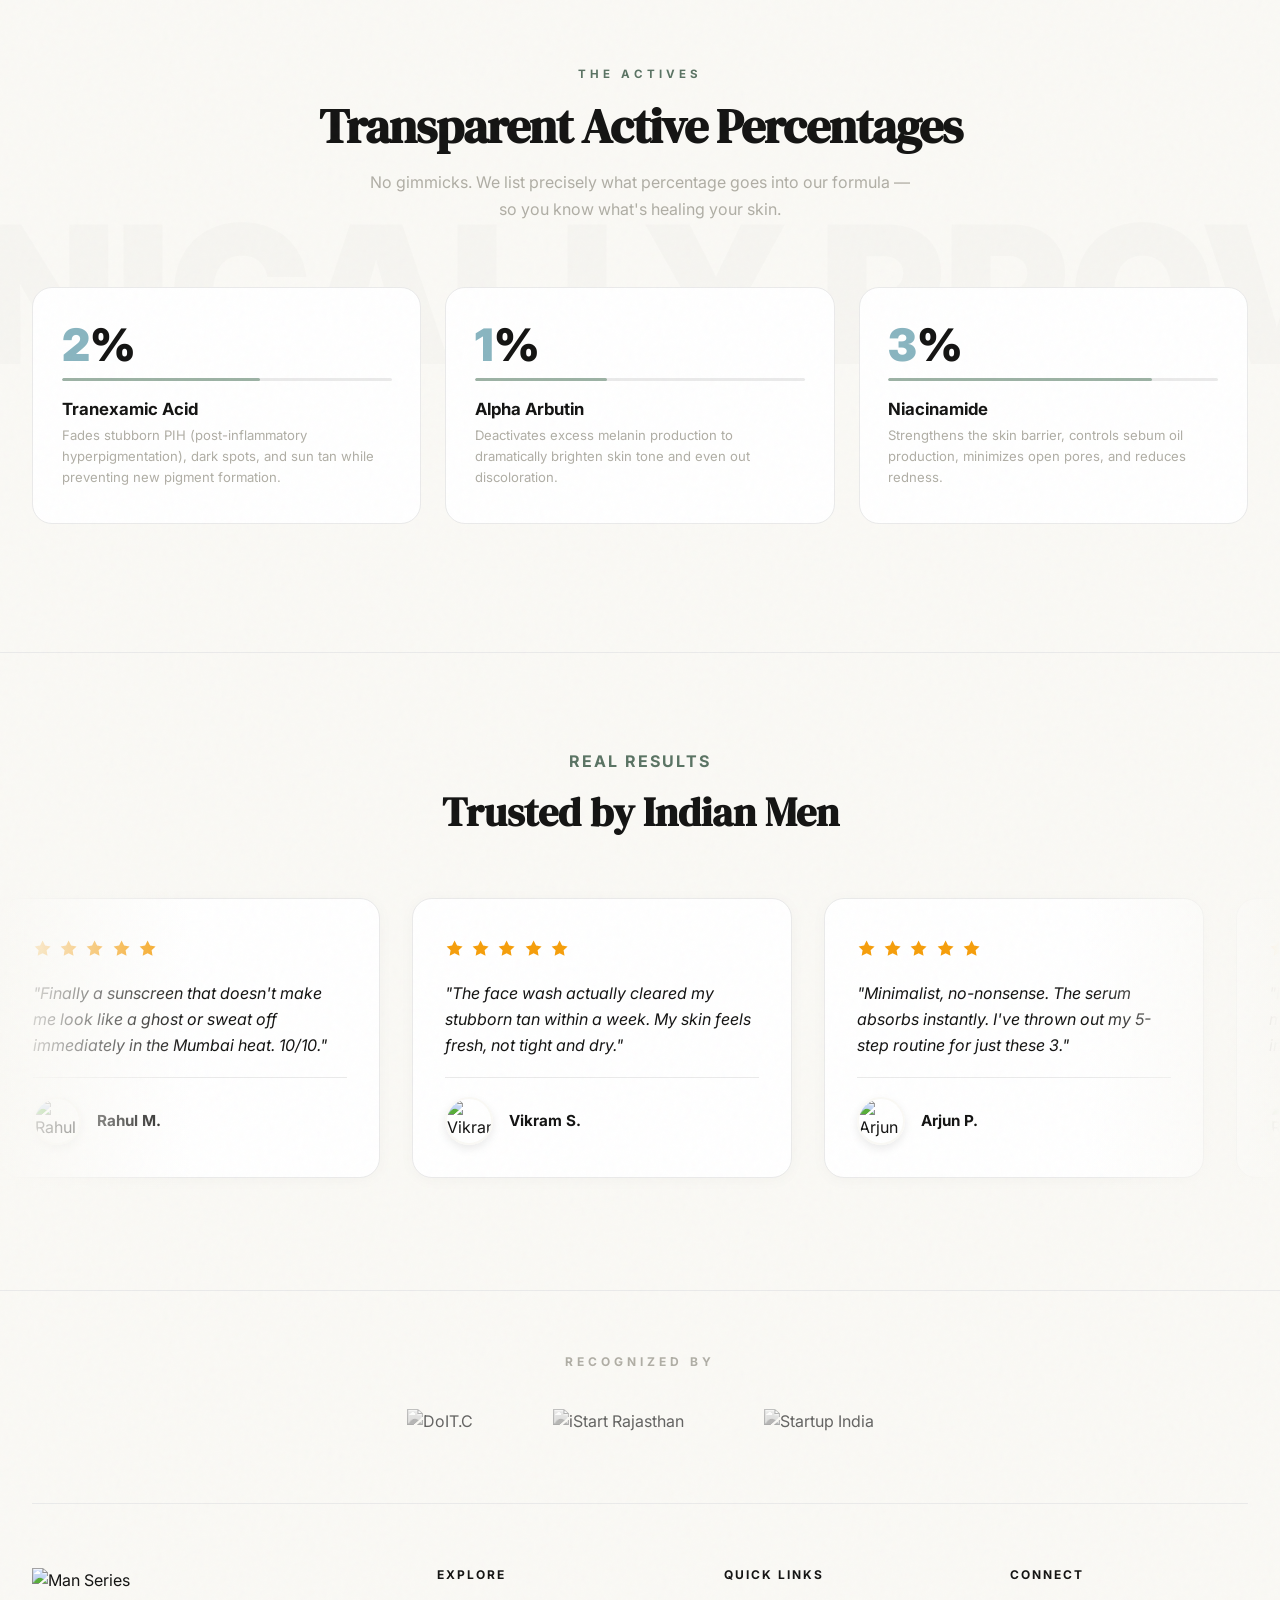
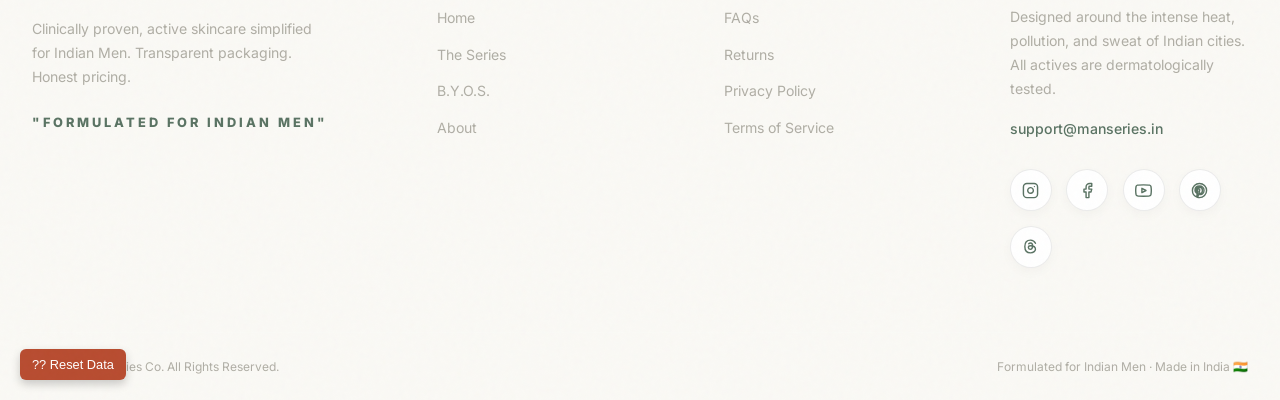
==== commit bfff3c2d: "Update index.html" ====
--- a/index.html
+++ b/index.html
@@ -18,19 +18,19 @@
   <meta property="og:description" content="Fewer products. Healthier skin. Science-backed skincare for Indian men.">
   <meta property="og:type" content="website">
   <meta property="og:url" content="https://manseries.in">
-  <meta property="og:image" content="https://manseries.in/Product%20Images/Logo/Wordmark%20Logo.png">
+  <meta property="og:image" content="https://manseries.in/Images/Logo/Wordmark%20Logo.png">
 
   <!-- Twitter -->
   <meta name="twitter:card" content="summary_large_image">
   <meta name="twitter:title" content="Man Series | Skin Minimalism">
   <meta name="twitter:description" content="Fewer products. Healthier skin. Science-backed skincare for Indian men.">
-  <meta name="twitter:image" content="https://manseries.in/Product%20Images/Logo/Wordmark%20Logo.png">
+  <meta name="twitter:image" content="https://manseries.in/Images/Logo/Wordmark%20Logo.png">
 
   <!-- Favicon -->
-  <link rel="icon" type="image/png" href="Product Images/fav icon/favicon.png?v=2">
+  <link rel="icon" type="image/png" href="Images/fav icon/favicon.png?v=2">
 
   <!-- CSS Stylesheet -->
-  <link rel="stylesheet" href="style.css?v=1780760796">
+  <link rel="stylesheet" href="style.css?v=1780760797">
 </head>
 
 <body>
@@ -52,17 +52,13 @@
        ═══════════════════════════════════════════════ -->
   <div class="announcement-bar">
     <div class="announcement-track">
-      <span class="announcement-item">Free Shipping Above ₹499 <span class="sep"></span></span>
-      <span class="announcement-item">Dermatologically Tested Actives <span class="sep"></span></span>
-      <span class="announcement-item">DoIT.C + DPIIT Recognized <span class="sep"></span></span>
       <span class="announcement-item">Formulated for Indian Men <span class="sep"></span></span>
-      <span class="announcement-item">Clinical Transparency — No Fillers <span class="sep"></span></span>
+      <span class="announcement-item">Dermatologically Tested <span class="sep"></span></span>
+      <span class="announcement-item">Clinical Transparency <span class="sep"></span></span>
       <!-- Duplicate for seamless loop -->
-      <span class="announcement-item">Free Shipping Above ₹499 <span class="sep"></span></span>
-      <span class="announcement-item">Dermatologically Tested Actives <span class="sep"></span></span>
-      <span class="announcement-item">DoIT.C + DPIIT Recognized <span class="sep"></span></span>
       <span class="announcement-item">Formulated for Indian Men <span class="sep"></span></span>
-      <span class="announcement-item">Clinical Transparency — No Fillers <span class="sep"></span></span>
+      <span class="announcement-item">Dermatologically Tested <span class="sep"></span></span>
+      <span class="announcement-item">Clinical Transparency <span class="sep"></span></span>
     </div>
   </div>
 
@@ -86,7 +82,7 @@
           </svg>
         </button>
         <a href="index.html" class="logo" aria-label="Man Series Home">
-          <img src="Product Images/Logo/Wordmark Logo.png" alt="Man Series" class="logo-img">
+          <img src="Images/Logo/Wordmark Logo.png?v=2" alt="Man Series" class="logo-img">
         </a>
       </div>
       <nav class="nav-menu" id="navMenu">
@@ -98,6 +94,12 @@
         </ul>
       </nav>
       <div class="nav-actions">
+        <button class="search-trigger" id="searchTrigger" aria-label="Open Search">
+          <svg width="22" height="22" viewBox="0 0 24 24" fill="none" stroke="currentColor" stroke-width="2" stroke-linecap="round" stroke-linejoin="round">
+            <circle cx="11" cy="11" r="8"></circle>
+            <line x1="21" y1="21" x2="16.65" y2="16.65"></line>
+          </svg>
+        </button>
         <a href="account.html" class="account-trigger" aria-label="My Account" style="margin-right: 5px;">
           <svg width="22" height="22" viewBox="0 0 24 24" fill="none" stroke="currentColor" stroke-width="2" stroke-linecap="round" stroke-linejoin="round">
             <path d="M20 21v-2a4 4 0 0 0-4-4H8a4 4 0 0 0-4 4v2"></path>
@@ -113,7 +115,6 @@
           </svg>
           <span class="cart-count" id="cartBadgeCount">0</span>
         </button>
-        <a href="series.html" class="btn btn-nav hide-on-mobile" style="padding: 0.55rem 1.3rem; font-size: 0.8rem;">Shop Now</a>
       </div>
     </div>
   </header>
@@ -161,29 +162,36 @@
     </div>
   </section>
 
-
   <!-- ═══════════════════════════════════════════════
        INGREDIENT MARQUEE STRIP
        ═══════════════════════════════════════════════ -->
   <div class="marquee-strip">
     <div class="marquee-track">
-      <span class="marquee-item">SALICYLIC ACID 2.0% <span class="marquee-dot"></span></span>
-      <span class="marquee-item">NIACINAMIDE 10% <span class="marquee-dot"></span></span>
-      <span class="marquee-item">HYALURONIC ACID 1.5% <span class="marquee-dot"></span></span>
-      <span class="marquee-item">SPF 50+ PA++++ <span class="marquee-dot"></span></span>
-      <span class="marquee-item">ZINC PCA <span class="marquee-dot"></span></span>
-      <span class="marquee-item">CHAMOMILE EXTRACT <span class="marquee-dot"></span></span>
-      <span class="marquee-item">PRO-VITAMIN B5 <span class="marquee-dot"></span></span>
-      <span class="marquee-item">TITANIUM DIOXIDE <span class="marquee-dot"></span></span>
+      <span class="marquee-item">Tranexamic Acid 3% <span class="marquee-dot"></span></span>
+      <span class="marquee-item">Alpha Arbutin 2% <span class="marquee-dot"></span></span>
+      <span class="marquee-item">Niacinamide 4% <span class="marquee-dot"></span></span>
+      <span class="marquee-item">Tranexamic Acid 3% <span class="marquee-dot"></span></span>
+      <span class="marquee-item">Alpha Arbutin 2% <span class="marquee-dot"></span></span>
+      <span class="marquee-item">Niacinamide 4% <span class="marquee-dot"></span></span>
+      <span class="marquee-item">Tranexamic Acid 3% <span class="marquee-dot"></span></span>
+      <span class="marquee-item">Alpha Arbutin 2% <span class="marquee-dot"></span></span>
+      <span class="marquee-item">Niacinamide 4% <span class="marquee-dot"></span></span>
+      <span class="marquee-item">Tranexamic Acid 3% <span class="marquee-dot"></span></span>
+      <span class="marquee-item">Alpha Arbutin 2% <span class="marquee-dot"></span></span>
+      <span class="marquee-item">Niacinamide 4% <span class="marquee-dot"></span></span>
       <!-- Duplicate for seamless loop -->
-      <span class="marquee-item">SALICYLIC ACID 2.0% <span class="marquee-dot"></span></span>
-      <span class="marquee-item">NIACINAMIDE 10% <span class="marquee-dot"></span></span>
-      <span class="marquee-item">HYALURONIC ACID 1.5% <span class="marquee-dot"></span></span>
-      <span class="marquee-item">SPF 50+ PA++++ <span class="marquee-dot"></span></span>
-      <span class="marquee-item">ZINC PCA <span class="marquee-dot"></span></span>
-      <span class="marquee-item">CHAMOMILE EXTRACT <span class="marquee-dot"></span></span>
-      <span class="marquee-item">PRO-VITAMIN B5 <span class="marquee-dot"></span></span>
-      <span class="marquee-item">TITANIUM DIOXIDE <span class="marquee-dot"></span></span>
+      <span class="marquee-item">Tranexamic Acid 3% <span class="marquee-dot"></span></span>
+      <span class="marquee-item">Alpha Arbutin 2% <span class="marquee-dot"></span></span>
+      <span class="marquee-item">Niacinamide 4% <span class="marquee-dot"></span></span>
+      <span class="marquee-item">Tranexamic Acid 3% <span class="marquee-dot"></span></span>
+      <span class="marquee-item">Alpha Arbutin 2% <span class="marquee-dot"></span></span>
+      <span class="marquee-item">Niacinamide 4% <span class="marquee-dot"></span></span>
+      <span class="marquee-item">Tranexamic Acid 3% <span class="marquee-dot"></span></span>
+      <span class="marquee-item">Alpha Arbutin 2% <span class="marquee-dot"></span></span>
+      <span class="marquee-item">Niacinamide 4% <span class="marquee-dot"></span></span>
+      <span class="marquee-item">Tranexamic Acid 3% <span class="marquee-dot"></span></span>
+      <span class="marquee-item">Alpha Arbutin 2% <span class="marquee-dot"></span></span>
+      <span class="marquee-item">Niacinamide 4% <span class="marquee-dot"></span></span>
     </div>
   </div>
 
@@ -207,7 +215,7 @@
         <div class="product-card" data-id="fw">
           <div>
             <div class="product-img-box">
-              <img src="Product%20Images/Face%20wash/Transparent_Facewash.png?v=3" alt="Man Series Multi-Active Face Wash"
+              <img src="Images/Face%20wash/Transparent_Facewash.png?v=3" alt="Man Series Multi-Active Face Wash"
                 class="product-real-img">
             </div>
             <div class="product-info">
@@ -234,11 +242,11 @@
         <div class="product-card" data-id="sr">
           <div>
             <div class="product-img-box">
-              <img src="Product%20Images/Serum/Transparent_Serum.png?v=3" alt="Man Series Barrier Boost Serum"
+              <img src="Images/Serum/Transparent_Serum.png?v=3" alt="Man Series Barrier Boost Serum"
                 class="product-real-img">
             </div>
             <div class="product-info">
-              <span class="product-actives-pill">10% Niacinamide + Zinc PCA</span>
+              <span class="product-actives-pill">Niacinamide 2% + Zinc PCA</span>
               <h3>Barrier Boost Serum</h3>
               <ul class="product-bullets">
                 <li>Soothes active acne &amp; dark spots</li>
@@ -261,7 +269,7 @@
         <div class="product-card" data-id="ss">
           <div>
             <div class="product-img-box">
-              <img src="Product%20Images/Sunscreen/Transparent_Sunscreen.png?v=3" alt="Man Series Matte Sun Shield"
+              <img src="Images/Sunscreen/Transparent_Sunscreen.png?v=3" alt="Man Series Matte Sun Shield"
                 class="product-real-img">
             </div>
             <div class="product-info">
@@ -307,16 +315,16 @@
           <p>Select a concern below to observe how our clinical active ingredients connect to heal target issues.</p>
 
           <div class="concern-selector">
-            <button class="concern-btn" data-product="fw" data-concern="Excess Oil &amp; Tanning">
-              <span>Excess Oil &amp; Skin Tan</span>
+            <button class="concern-btn" data-acid="ta" data-concern="Tranexamic Acid 3%">
+              <span>Tranexamic Acid 3%</span>
               <span class="concern-indicator"></span>
             </button>
-            <button class="concern-btn" data-product="sr" data-concern="Acne Scars &amp; Dullness">
-              <span>Acne Marks &amp; Dehydration</span>
+            <button class="concern-btn" data-acid="aa" data-concern="Alpha Arbutin 2%">
+              <span>Alpha Arbutin 2%</span>
               <span class="concern-indicator"></span>
             </button>
-            <button class="concern-btn" data-product="ss" data-concern="Sunburn &amp; Digital Fatigue">
-              <span>Sun Exposure &amp; Blue Light</span>
+            <button class="concern-btn" data-acid="na" data-concern="Niacinamide 4%">
+              <span>Niacinamide 4%</span>
               <span class="concern-indicator"></span>
             </button>
           </div>
@@ -360,47 +368,39 @@
 
       <div class="science-grid reveal-stagger">
 
+        <div class="science-card" data-count-target="3.0" data-count-suffix="%">
+          <div class="science-percent"><span class="color-sr counter-value">0</span>%</div>
+          <div class="science-bar">
+            <div class="science-bar-fill" style="--target-width: 60%"></div>
+          </div>
+          <h4>Tranexamic Acid</h4>
+          <p>Fades stubborn PIH (post-inflammatory hyperpigmentation), dark spots, and sun tan while preventing new pigment formation.</p>
+        </div>
+
         <div class="science-card" data-count-target="2.0" data-count-suffix="%">
-          <div class="science-percent"><span class="color-fw counter-value">0</span>%</div>
+          <div class="science-percent"><span class="color-sr counter-value">0</span>%</div>
           <div class="science-bar">
             <div class="science-bar-fill" style="--target-width: 40%"></div>
           </div>
-          <h4>Salicylic Acid (BHA)</h4>
-          <p>Deeply penetrates lipid barriers to dissolve sebum blockages, clearing blackheads and calming breakouts.
-          </p>
-        </div>
-
-        <div class="science-card" data-count-target="10.0" data-count-suffix="%">
+          <h4>Alpha Arbutin</h4>
+          <p>Deactivates excess melanin production to dramatically brighten skin tone and even out discoloration.</p>
+        </div>
+
+        <div class="science-card" data-count-target="4.0" data-count-suffix="%">
           <div class="science-percent"><span class="color-sr counter-value">0</span>%</div>
           <div class="science-bar">
             <div class="science-bar-fill" style="--target-width: 80%"></div>
           </div>
-          <h4>Niacinamide (Vitamin B3)</h4>
-          <p>Closes open pores, clears hyperpigmentation, reduces irritation, and stimulates ceramide renewal.</p>
-        </div>
-
-        <div class="science-card" data-count-target="1.5" data-count-suffix="%">
-          <div class="science-percent"><span class="color-sr counter-value">0</span>%</div>
-          <div class="science-bar">
-            <div class="science-bar-fill" style="--target-width: 30%"></div>
-          </div>
-          <h4>Hyaluronic Acid</h4>
-          <p>Attracts 1000x its weight in water, restoring instant plump skin glow and deep moisture retention.</p>
-        </div>
-
-        <div class="science-card" data-count-target="50" data-count-suffix="+" data-count-prefix="SPF ">
-          <div class="science-percent"><span class="color-ss counter-value">0</span>+</div>
-          <div class="science-bar">
-            <div class="science-bar-fill" style="--target-width: 95%"></div>
-          </div>
-          <h4>Broad-Spectrum Shield</h4>
-          <p>Micro-fine physical and chemical filters block 98% of harmful UVA and UVB solar rays without clogging
-            pores.</p>
+          <h4>Niacinamide</h4>
+          <p>Strengthens the skin barrier, controls sebum oil production, minimizes open pores, and reduces redness.</p>
         </div>
 
       </div>
     </div>
   </section>
+
+
+
 
 
   <!-- ═══════════════════════════════════════════════
@@ -416,28 +416,46 @@
       <div class="testimonial-track">
         <!-- Review 1 -->
         <div class="testimonial-card">
-          <div class="stars">★★★★★</div>
+          <div class="stars" aria-label="5 out of 5 stars">
+            <svg class="star-icon" viewBox="0 0 24 24"><polygon points="12 2 15.09 8.26 22 9.27 17 14.14 18.18 21.02 12 17.77 5.82 21.02 7 14.14 2 9.27 8.91 8.26 12 2"></polygon></svg>
+            <svg class="star-icon" viewBox="0 0 24 24"><polygon points="12 2 15.09 8.26 22 9.27 17 14.14 18.18 21.02 12 17.77 5.82 21.02 7 14.14 2 9.27 8.91 8.26 12 2"></polygon></svg>
+            <svg class="star-icon" viewBox="0 0 24 24"><polygon points="12 2 15.09 8.26 22 9.27 17 14.14 18.18 21.02 12 17.77 5.82 21.02 7 14.14 2 9.27 8.91 8.26 12 2"></polygon></svg>
+            <svg class="star-icon" viewBox="0 0 24 24"><polygon points="12 2 15.09 8.26 22 9.27 17 14.14 18.18 21.02 12 17.77 5.82 21.02 7 14.14 2 9.27 8.91 8.26 12 2"></polygon></svg>
+            <svg class="star-icon" viewBox="0 0 24 24"><polygon points="12 2 15.09 8.26 22 9.27 17 14.14 18.18 21.02 12 17.77 5.82 21.02 7 14.14 2 9.27 8.91 8.26 12 2"></polygon></svg>
+          </div>
           <p>"Finally a sunscreen that doesn't make me look like a ghost or sweat off immediately in the Mumbai heat. 10/10."</p>
           <div class="reviewer">
-            <img src="Product Images/Avatars/avatar_1.png" alt="Rahul M.">
+            <img src="Images/Avatars/avatar_1.png" alt="Rahul M.">
             <span>Rahul M.</span>
           </div>
         </div>
         <!-- Review 2 -->
         <div class="testimonial-card">
-          <div class="stars">★★★★★</div>
+          <div class="stars" aria-label="5 out of 5 stars">
+            <svg class="star-icon" viewBox="0 0 24 24"><polygon points="12 2 15.09 8.26 22 9.27 17 14.14 18.18 21.02 12 17.77 5.82 21.02 7 14.14 2 9.27 8.91 8.26 12 2"></polygon></svg>
+            <svg class="star-icon" viewBox="0 0 24 24"><polygon points="12 2 15.09 8.26 22 9.27 17 14.14 18.18 21.02 12 17.77 5.82 21.02 7 14.14 2 9.27 8.91 8.26 12 2"></polygon></svg>
+            <svg class="star-icon" viewBox="0 0 24 24"><polygon points="12 2 15.09 8.26 22 9.27 17 14.14 18.18 21.02 12 17.77 5.82 21.02 7 14.14 2 9.27 8.91 8.26 12 2"></polygon></svg>
+            <svg class="star-icon" viewBox="0 0 24 24"><polygon points="12 2 15.09 8.26 22 9.27 17 14.14 18.18 21.02 12 17.77 5.82 21.02 7 14.14 2 9.27 8.91 8.26 12 2"></polygon></svg>
+            <svg class="star-icon" viewBox="0 0 24 24"><polygon points="12 2 15.09 8.26 22 9.27 17 14.14 18.18 21.02 12 17.77 5.82 21.02 7 14.14 2 9.27 8.91 8.26 12 2"></polygon></svg>
+          </div>
           <p>"The face wash actually cleared my stubborn tan within a week. My skin feels fresh, not tight and dry."</p>
           <div class="reviewer">
-            <img src="Product Images/Avatars/avatar_2.png" alt="Vikram S.">
+            <img src="Images/Avatars/avatar_2.png" alt="Vikram S.">
             <span>Vikram S.</span>
           </div>
         </div>
         <!-- Review 3 -->
         <div class="testimonial-card">
-          <div class="stars">★★★★★</div>
+          <div class="stars" aria-label="5 out of 5 stars">
+            <svg class="star-icon" viewBox="0 0 24 24"><polygon points="12 2 15.09 8.26 22 9.27 17 14.14 18.18 21.02 12 17.77 5.82 21.02 7 14.14 2 9.27 8.91 8.26 12 2"></polygon></svg>
+            <svg class="star-icon" viewBox="0 0 24 24"><polygon points="12 2 15.09 8.26 22 9.27 17 14.14 18.18 21.02 12 17.77 5.82 21.02 7 14.14 2 9.27 8.91 8.26 12 2"></polygon></svg>
+            <svg class="star-icon" viewBox="0 0 24 24"><polygon points="12 2 15.09 8.26 22 9.27 17 14.14 18.18 21.02 12 17.77 5.82 21.02 7 14.14 2 9.27 8.91 8.26 12 2"></polygon></svg>
+            <svg class="star-icon" viewBox="0 0 24 24"><polygon points="12 2 15.09 8.26 22 9.27 17 14.14 18.18 21.02 12 17.77 5.82 21.02 7 14.14 2 9.27 8.91 8.26 12 2"></polygon></svg>
+            <svg class="star-icon" viewBox="0 0 24 24"><polygon points="12 2 15.09 8.26 22 9.27 17 14.14 18.18 21.02 12 17.77 5.82 21.02 7 14.14 2 9.27 8.91 8.26 12 2"></polygon></svg>
+          </div>
           <p>"Minimalist, no-nonsense. The serum absorbs instantly. I've thrown out my 5-step routine for just these 3."</p>
           <div class="reviewer">
-            <img src="Product Images/Avatars/avatar_3.png" alt="Arjun P.">
+            <img src="Images/Avatars/avatar_3.png" alt="Arjun P.">
             <span>Arjun P.</span>
           </div>
         </div>
@@ -445,28 +463,46 @@
         <!-- Duplicates for seamless loop -->
         <!-- Review 1 -->
         <div class="testimonial-card">
-          <div class="stars">★★★★★</div>
+          <div class="stars" aria-label="5 out of 5 stars">
+            <svg class="star-icon" viewBox="0 0 24 24"><polygon points="12 2 15.09 8.26 22 9.27 17 14.14 18.18 21.02 12 17.77 5.82 21.02 7 14.14 2 9.27 8.91 8.26 12 2"></polygon></svg>
+            <svg class="star-icon" viewBox="0 0 24 24"><polygon points="12 2 15.09 8.26 22 9.27 17 14.14 18.18 21.02 12 17.77 5.82 21.02 7 14.14 2 9.27 8.91 8.26 12 2"></polygon></svg>
+            <svg class="star-icon" viewBox="0 0 24 24"><polygon points="12 2 15.09 8.26 22 9.27 17 14.14 18.18 21.02 12 17.77 5.82 21.02 7 14.14 2 9.27 8.91 8.26 12 2"></polygon></svg>
+            <svg class="star-icon" viewBox="0 0 24 24"><polygon points="12 2 15.09 8.26 22 9.27 17 14.14 18.18 21.02 12 17.77 5.82 21.02 7 14.14 2 9.27 8.91 8.26 12 2"></polygon></svg>
+            <svg class="star-icon" viewBox="0 0 24 24"><polygon points="12 2 15.09 8.26 22 9.27 17 14.14 18.18 21.02 12 17.77 5.82 21.02 7 14.14 2 9.27 8.91 8.26 12 2"></polygon></svg>
+          </div>
           <p>"Finally a sunscreen that doesn't make me look like a ghost or sweat off immediately in the Mumbai heat. 10/10."</p>
           <div class="reviewer">
-            <img src="Product Images/Avatars/avatar_1.png" alt="Rahul M.">
+            <img src="Images/Avatars/avatar_1.png" alt="Rahul M.">
             <span>Rahul M.</span>
           </div>
         </div>
         <!-- Review 2 -->
         <div class="testimonial-card">
-          <div class="stars">★★★★★</div>
+          <div class="stars" aria-label="5 out of 5 stars">
+            <svg class="star-icon" viewBox="0 0 24 24"><polygon points="12 2 15.09 8.26 22 9.27 17 14.14 18.18 21.02 12 17.77 5.82 21.02 7 14.14 2 9.27 8.91 8.26 12 2"></polygon></svg>
+            <svg class="star-icon" viewBox="0 0 24 24"><polygon points="12 2 15.09 8.26 22 9.27 17 14.14 18.18 21.02 12 17.77 5.82 21.02 7 14.14 2 9.27 8.91 8.26 12 2"></polygon></svg>
+            <svg class="star-icon" viewBox="0 0 24 24"><polygon points="12 2 15.09 8.26 22 9.27 17 14.14 18.18 21.02 12 17.77 5.82 21.02 7 14.14 2 9.27 8.91 8.26 12 2"></polygon></svg>
+            <svg class="star-icon" viewBox="0 0 24 24"><polygon points="12 2 15.09 8.26 22 9.27 17 14.14 18.18 21.02 12 17.77 5.82 21.02 7 14.14 2 9.27 8.91 8.26 12 2"></polygon></svg>
+            <svg class="star-icon" viewBox="0 0 24 24"><polygon points="12 2 15.09 8.26 22 9.27 17 14.14 18.18 21.02 12 17.77 5.82 21.02 7 14.14 2 9.27 8.91 8.26 12 2"></polygon></svg>
+          </div>
           <p>"The face wash actually cleared my stubborn tan within a week. My skin feels fresh, not tight and dry."</p>
           <div class="reviewer">
-            <img src="Product Images/Avatars/avatar_2.png" alt="Vikram S.">
+            <img src="Images/Avatars/avatar_2.png" alt="Vikram S.">
             <span>Vikram S.</span>
           </div>
         </div>
         <!-- Review 3 -->
         <div class="testimonial-card">
-          <div class="stars">★★★★★</div>
+          <div class="stars" aria-label="5 out of 5 stars">
+            <svg class="star-icon" viewBox="0 0 24 24"><polygon points="12 2 15.09 8.26 22 9.27 17 14.14 18.18 21.02 12 17.77 5.82 21.02 7 14.14 2 9.27 8.91 8.26 12 2"></polygon></svg>
+            <svg class="star-icon" viewBox="0 0 24 24"><polygon points="12 2 15.09 8.26 22 9.27 17 14.14 18.18 21.02 12 17.77 5.82 21.02 7 14.14 2 9.27 8.91 8.26 12 2"></polygon></svg>
+            <svg class="star-icon" viewBox="0 0 24 24"><polygon points="12 2 15.09 8.26 22 9.27 17 14.14 18.18 21.02 12 17.77 5.82 21.02 7 14.14 2 9.27 8.91 8.26 12 2"></polygon></svg>
+            <svg class="star-icon" viewBox="0 0 24 24"><polygon points="12 2 15.09 8.26 22 9.27 17 14.14 18.18 21.02 12 17.77 5.82 21.02 7 14.14 2 9.27 8.91 8.26 12 2"></polygon></svg>
+            <svg class="star-icon" viewBox="0 0 24 24"><polygon points="12 2 15.09 8.26 22 9.27 17 14.14 18.18 21.02 12 17.77 5.82 21.02 7 14.14 2 9.27 8.91 8.26 12 2"></polygon></svg>
+          </div>
           <p>"Minimalist, no-nonsense. The serum absorbs instantly. I've thrown out my 5-step routine for just these 3."</p>
           <div class="reviewer">
-            <img src="Product Images/Avatars/avatar_3.png" alt="Arjun P.">
+            <img src="Images/Avatars/avatar_3.png" alt="Arjun P.">
             <span>Arjun P.</span>
           </div>
         </div>
@@ -479,18 +515,22 @@
        ═══════════════════════════════════════════════ -->
   <footer>
     <div class="container">
-      <div class="footer-statement reveal">
-        <h2>SKIN <span>MINIMALISM.</span></h2>
-        <p>Fewer products. Healthier skin. Formulated for the Indian man who demands transparency, science, and results.
-        </p>
+            <!-- Recognition Strip (Footer Integration) -->
+      <div class="recognition-strip-footer">
+        <h3 class="recognition-title">RECOGNIZED BY</h3>
+        <div class="recognition-logos">
+          <img src="Images/Recognition/gov-login-img.png" alt="DoIT.C" class="recognition-logo-img">
+          <img src="Images/Recognition/istart_logo.png" alt="iStart Rajasthan" class="recognition-logo-img">
+          <img src="Images/Recognition/logo.png" alt="Startup India" class="recognition-logo-img">
+        </div>
       </div>
 
       <div class="footer-grid">
         <div class="footer-brand">
-          <img src="Product Images/Logo/Wordmark Logo.png" alt="Man Series" class="footer-logo"
+          <img src="Images/Logo/Wordmark Logo.png?v=2" alt="Man Series" class="footer-logo"
             style="height: 36px; margin-bottom: 1.5rem;">
           <p>Clinically proven, active skincare simplified for Indian Men. Transparent packaging. Honest pricing.</p>
-          <div class="footer-manifesto">"WE TRUST MAN"</div>
+          <div class="footer-manifesto">"Formulated for Indian Men"</div>
         </div>
 
         <div class="footer-links">
@@ -567,13 +607,28 @@
 
       <div class="footer-bottom">
         <p>&copy; 2026 Man Series Co. All Rights Reserved.</p>
-        <p>Formulated for Indian Men · Made in India 🇮🇳</p>
+        <p>Formulated for Indian Men · Made in India <span role="img" aria-label="India Flag">🇮🇳</span></p>
       </div>
     </div>
   </footer>
 
+  <!-- Search Overlay -->
+  <div class="search-overlay" id="searchOverlay">
+    <div class="search-container">
+      <button class="search-close-btn" id="closeSearchBtn" aria-label="Close Search">&times;</button>
+      <div class="search-box">
+        <svg class="search-icon-inside" width="24" height="24" viewBox="0 0 24 24" fill="none" stroke="currentColor" stroke-width="2" stroke-linecap="round" stroke-linejoin="round">
+          <circle cx="11" cy="11" r="8"></circle>
+          <line x1="21" y1="21" x2="16.65" y2="16.65"></line>
+        </svg>
+        <input type="text" id="searchInput" placeholder="Search products, ingredients..." autocomplete="off">
+      </div>
+      <div class="search-results" id="searchResults"></div>
+    </div>
+  </div>
+
   <!-- Scripts -->
-  <script src="app.js?v=1780760815"></script>
+  <script src="app.js?v=1780760816"></script>
 </body>
 
 </html>
--- a/style.css
+++ b/style.css
@@ -3,37 +3,37 @@
    Skin Minimalism · Formulated for Indian Men
    ===================================================== */
 
-@import url('https://api.fontshare.com/v2/css?f[]=satoshi@400,500,700,900&display=swap');
-@import url('https://fonts.googleapis.com/css2?family=DM+Serif+Display:ital@0;1&family=Inter:wght@300;400;500;600&display=swap');
+@import url("https://api.fontshare.com/v2/css?f[]=satoshi@400,500,700,900&display=swap");
+@import url("https://fonts.googleapis.com/css2?family=DM+Serif+Display:ital@0;1&family=Inter:wght@300;400;500;600&display=swap");
 
 :root {
   /* ── Brand Colors (Anthropic Style Light Theme) ── */
   --cream: #faf9f5;
-  --warm-white: #FFFFFF;
+  --warm-white: #ffffff;
   --charcoal: #141413;
   --ink: #111111;
-  --sage: #9CB2A4;
-  --sage-dark: #5A7363;
-  --sage-light: #EDF3F0;
+  --sage: #9cb2a4;
+  --sage-dark: #5a7363;
+  --sage-light: #edf3f0;
   --sage-alpha: rgba(156, 178, 164, 0.08);
   --sage-glow: rgba(156, 178, 164, 0.12);
   --muted: #b0aea5;
-  --muted-light: #E5E5EA;
-  --border-warm: #EAEAEA;
+  --muted-light: #e5e5ea;
+  --border-warm: #eaeaea;
   --border-dark: rgba(255, 255, 255, 0.08);
 
   /* ── Product Accents (Muted) ── */
-  --color-facewash: #7CC09A;
-  --color-serum: #89B5C0;
-  --color-sunscreen: #CCAB82;
+  --color-facewash: #7cc09a;
+  --color-serum: #89b5c0;
+  --color-sunscreen: #ccab82;
   --color-facewash-alpha: rgba(124, 192, 154, 0.12);
   --color-serum-alpha: rgba(137, 181, 192, 0.12);
   --color-sunscreen-alpha: rgba(204, 171, 130, 0.12);
 
   /* ── Typography ── */
-  --font-heading: 'Satoshi', 'Inter', system-ui, sans-serif;
-  --font-display: 'DM Serif Display', Georgia, serif;
-  --font-body: 'Inter', system-ui, sans-serif;
+  --font-heading: "Satoshi", "Inter", system-ui, sans-serif;
+  --font-display: "DM Serif Display", Georgia, serif;
+  --font-body: "Inter", system-ui, sans-serif;
 
   /* ── Shadows ── */
   --shadow-subtle: 0 2px 16px rgba(28, 25, 23, 0.03);
@@ -83,13 +83,13 @@
 
   to {
     opacity: 1;
-    transform: scale(1);
+    transform: none;
   }
 }
 
 /* ── Grain Texture Overlay ── */
 body::after {
-  content: '';
+  content: "";
   position: fixed;
   top: 0;
   left: 0;
@@ -137,7 +137,10 @@
   left: -120px;
   pointer-events: none;
   transform: translate3d(0, 0, 0);
-  transition: width 0.4s ease, height 0.4s ease, background 0.6s ease;
+  transition:
+    width 0.4s ease,
+    height 0.4s ease,
+    background 0.6s ease;
   z-index: 1;
   opacity: 0.5;
   mix-blend-mode: normal;
@@ -175,7 +178,9 @@
 .reveal {
   opacity: 0;
   transform: translateY(48px);
-  transition: opacity 0.8s var(--ease-smooth), transform 0.8s var(--ease-smooth);
+  transition:
+    opacity 0.8s var(--ease-smooth),
+    transform 0.8s var(--ease-smooth);
 }
 
 .reveal.visible {
@@ -183,29 +188,31 @@
   transform: translateY(0);
 }
 
-.reveal-stagger>* {
+.reveal-stagger > * {
   opacity: 0;
   transform: translateY(40px);
-  transition: opacity 0.7s var(--ease-smooth), transform 0.7s var(--ease-smooth);
-}
-
-.reveal-stagger.visible>*:nth-child(1) {
+  transition:
+    opacity 0.7s var(--ease-smooth),
+    transform 0.7s var(--ease-smooth);
+}
+
+.reveal-stagger.visible > *:nth-child(1) {
   transition-delay: 0ms;
 }
 
-.reveal-stagger.visible>*:nth-child(2) {
+.reveal-stagger.visible > *:nth-child(2) {
   transition-delay: 100ms;
 }
 
-.reveal-stagger.visible>*:nth-child(3) {
+.reveal-stagger.visible > *:nth-child(3) {
   transition-delay: 200ms;
 }
 
-.reveal-stagger.visible>*:nth-child(4) {
+.reveal-stagger.visible > *:nth-child(4) {
   transition-delay: 300ms;
 }
 
-.reveal-stagger.visible>* {
+.reveal-stagger.visible > * {
   opacity: 1;
   transform: translateY(0);
 }
@@ -214,7 +221,9 @@
 .hero-line {
   opacity: 0;
   transform: translateY(60px) skewY(3deg);
-  transition: opacity 0.9s var(--ease-smooth), transform 0.9s var(--ease-smooth);
+  transition:
+    opacity 0.9s var(--ease-smooth),
+    transform 0.9s var(--ease-smooth);
 }
 
 .hero-line.visible {
@@ -287,7 +296,6 @@
     transform: translateX(-50%);
   }
 }
-
 
 /* ══════════════════════════════════════════════════════
    FLOATING NAVIGATION
@@ -332,7 +340,9 @@
   color: var(--ink);
 }
 
-.navbar.navbar-light-page:not(.scrolled) .cart-trigger {
+.navbar.navbar-light-page:not(.scrolled) .cart-trigger,
+.navbar.navbar-light-page:not(.scrolled) .account-trigger {
+  color: var(--ink) !important;
   color: var(--ink);
 }
 
@@ -356,7 +366,8 @@
   color: var(--ink);
 }
 
-.navbar.navbar-light-page.scrolled .cart-trigger {
+.navbar.navbar-light-page.scrolled .cart-trigger,
+.navbar.navbar-light-page.scrolled .account-trigger {
   color: var(--ink);
 }
 
@@ -420,7 +431,7 @@
 }
 
 .nav-links a::after {
-  content: '';
+  content: "";
   position: absolute;
   bottom: 0;
   left: 0;
@@ -431,7 +442,7 @@
 }
 
 .nav-links a:hover {
-  color: #FFFFFF;
+  color: #ffffff;
 }
 
 .nav-links a:hover::after {
@@ -443,7 +454,7 @@
 }
 
 .navbar.scrolled .nav-links a:hover {
-  color: #FFFFFF;
+  color: #ffffff;
 }
 
 /* ── Nav Actions ── */
@@ -453,7 +464,8 @@
   gap: 1rem;
 }
 
-.cart-trigger {
+.cart-trigger,
+.account-trigger {
   position: relative;
   background: none;
   border: none;
@@ -466,8 +478,9 @@
   transition: var(--transition-smooth);
 }
 
-.cart-trigger:hover {
-  color: #FFFFFF;
+.cart-trigger,
+.account-trigger:hover {
+  color: #ffffff;
   transform: scale(1.08);
 }
 
@@ -507,13 +520,18 @@
 
 /* Shimmer effect */
 .btn::after {
-  content: '';
+  content: "";
   position: absolute;
   top: 0;
   left: 0;
   width: 100%;
   height: 100%;
-  background: linear-gradient(90deg, transparent 0%, rgba(255, 255, 255, 0.2) 50%, transparent 100%);
+  background: linear-gradient(
+    90deg,
+    transparent 0%,
+    rgba(255, 255, 255, 0.2) 50%,
+    transparent 100%
+  );
   transform: translateX(-100%);
   transition: transform 0.6s ease;
 }
@@ -550,7 +568,7 @@
 .btn-secondary:hover {
   background: rgba(255, 255, 255, 0.08);
   border-color: rgba(255, 255, 255, 0.4);
-  color: #FFFFFF;
+  color: #ffffff;
   transform: translateY(-3px);
 }
 
@@ -576,8 +594,8 @@
 
 .btn-nav:hover {
   background: rgba(255, 255, 255, 0.1);
-  color: #FFFFFF;
-  border-color: #FFFFFF;
+  color: #ffffff;
+  border-color: #ffffff;
 }
 
 .navbar.scrolled .btn-nav,
@@ -592,7 +610,6 @@
   color: var(--charcoal);
   border-color: var(--charcoal);
 }
-
 
 /* ══════════════════════════════════════════════════════
    HERO SECTION — Premium Light Theme
@@ -611,7 +628,7 @@
 
 /* Subtle radial glow */
 .hero::before {
-  content: '';
+  content: "";
   position: absolute;
   top: 30%;
   left: 50%;
@@ -749,9 +766,9 @@
 .hero h1 {
   font-family: var(--font-heading);
   font-weight: 900;
-  font-size: 5.5rem;
-  letter-spacing: -3px;
-  line-height: 1.0;
+  font-size: clamp(3rem, 7vw, 5.5rem);
+  letter-spacing: -0.04em;
+  line-height: 1.05;
   margin-bottom: 2rem;
   color: var(--charcoal);
 }
@@ -772,7 +789,11 @@
 }
 
 .gradient-text {
-  background: linear-gradient(135deg, var(--charcoal) 20%, var(--sage-dark) 100%);
+  background: linear-gradient(
+    135deg,
+    var(--charcoal) 20%,
+    var(--sage-dark) 100%
+  );
   -webkit-background-clip: text;
   -webkit-text-fill-color: transparent;
   background-clip: text;
@@ -792,6 +813,7 @@
   gap: 1rem;
   flex-wrap: wrap;
 }
+
 
 /* ── Product Showcase ── */
 .hero-visual {
@@ -900,6 +922,8 @@
   }
 }
 
+
+
 /* ── Scroll Indicator ── */
 .scroll-indicator {
   position: absolute;
@@ -932,7 +956,6 @@
 }
 
 @keyframes bounce-chevron {
-
   0%,
   100% {
     transform: translateY(0) rotate(45deg);
@@ -961,7 +984,6 @@
   filter: drop-shadow(0 30px 55px rgba(0, 0, 0, 0.35));
 }
 
-
 /* ══════════════════════════════════════════════════════
    INGREDIENT MARQUEE STRIP
    ══════════════════════════════════════════════════════ */
@@ -980,7 +1002,7 @@
   display: flex;
   align-items: center;
   width: max-content;
-  animation: scroll-x 40s linear infinite;
+  animation: marquee 40s linear infinite;
 }
 
 .marquee-track:hover {
@@ -1009,7 +1031,6 @@
   background: var(--sage);
   opacity: 0.3;
 }
-
 
 /* ══════════════════════════════════════════════════════
    PRODUCT CATALOG SECTION
@@ -1049,7 +1070,7 @@
   color: var(--charcoal);
 }
 
-.products-header>p {
+.products-header > p {
   color: var(--muted);
   font-size: 1rem;
   max-width: 560px;
@@ -1072,7 +1093,9 @@
   display: flex;
   flex-direction: column;
   justify-content: space-between;
-  transition: transform 0.5s var(--ease-spring), box-shadow 0.5s ease;
+  transition:
+    transform 0.5s var(--ease-spring),
+    box-shadow 0.5s ease;
   box-shadow: var(--shadow-subtle);
   position: relative;
   overflow: hidden;
@@ -1085,7 +1108,7 @@
 
 /* Bottom accent line on hover */
 .product-card::after {
-  content: '';
+  content: "";
   position: absolute;
   bottom: 0;
   left: 0;
@@ -1106,7 +1129,11 @@
   aspect-ratio: 1 / 1;
   width: 100%;
   display: block;
-  background: linear-gradient(180deg, var(--cream) 0%, rgba(168, 197, 181, 0.06) 100%);
+  background: linear-gradient(
+    180deg,
+    var(--cream) 0%,
+    rgba(168, 197, 181, 0.06) 100%
+  );
   border-radius: 24px 24px 0 0;
   position: relative;
   overflow: hidden;
@@ -1171,7 +1198,7 @@
 }
 
 .product-bullets li::before {
-  content: '✓';
+  content: "✓";
   font-weight: 700;
   color: var(--sage-dark);
   font-size: 0.8rem;
@@ -1224,22 +1251,22 @@
 
 .add-to-cart-btn:hover {
   background: var(--sage-dark);
-  color: #FFFFFF;
+  color: #ffffff;
   transform: scale(1.12) rotate(90deg);
   box-shadow: var(--shadow-glow);
 }
-
 
 /* ══════════════════════════════════════════════════════
    INGREDIENT REACTOR SECTION
    ══════════════════════════════════════════════════════ */
 .reactor {
-  background: var(--ink);
+  background: radial-gradient(circle at 75% 40%, rgba(30, 42, 35, 0.95) 0%, rgba(13, 16, 14, 1) 100%);
   padding: 8rem 0;
+  position: relative;
 }
 
 .reactor .bg-watermark {
-  color: rgba(168, 197, 181, 0.02);
+  color: rgba(168, 197, 181, 0.015);
   top: 50%;
   transform: translate(-50%, -50%);
 }
@@ -1256,23 +1283,26 @@
   letter-spacing: -1px;
   margin-bottom: 1rem;
   color: var(--cream);
+  text-shadow: 0 2px 10px rgba(0, 0, 0, 0.5);
 }
 
 .reactor-header p {
   color: var(--muted);
-  font-size: 1rem;
+  font-size: 1.05rem;
   line-height: 1.7;
 }
 
 .reactor-wrapper {
   display: grid;
   grid-template-columns: 0.9fr 1.1fr;
-  gap: 3rem;
-  background: rgba(28, 25, 23, 0.5);
-  border: 1px solid var(--border-dark);
+  gap: 3.5rem;
+  background: rgba(22, 28, 25, 0.45);
+  border: 1px solid rgba(255, 255, 255, 0.05);
   border-radius: 32px;
-  padding: 2.5rem;
-  backdrop-filter: blur(10px);
+  padding: 3rem;
+  backdrop-filter: blur(20px);
+  -webkit-backdrop-filter: blur(20px);
+  box-shadow: 0 40px 80px rgba(0, 0, 0, 0.5), inset 0 1px 0 rgba(255, 255, 255, 0.05);
 }
 
 .reactor-controls {
@@ -1282,15 +1312,16 @@
 }
 
 .reactor-controls h3 {
-  font-size: 1.6rem;
+  font-size: 1.8rem;
   margin-bottom: 0.8rem;
   color: var(--cream);
-}
-
-.reactor-controls>p {
-  color: var(--muted);
-  font-size: 0.9rem;
-  margin-bottom: 1.5rem;
+  letter-spacing: -0.5px;
+}
+
+.reactor-controls > p {
+  color: #a0a8a3;
+  font-size: 0.92rem;
+  margin-bottom: 2rem;
   line-height: 1.6;
 }
 
@@ -1298,65 +1329,83 @@
 .concern-selector {
   display: flex;
   flex-direction: column;
-  gap: 0.8rem;
+  gap: 0.9rem;
   margin-bottom: 2rem;
 }
 
 .concern-btn {
-  background: rgba(168, 197, 181, 0.05);
-  border: 1.5px solid rgba(168, 197, 181, 0.12);
-  padding: 1rem 1.2rem;
-  border-radius: 14px;
+  background: rgba(255, 255, 255, 0.02);
+  border: 1px solid rgba(255, 255, 255, 0.06);
+  padding: 1.1rem 1.4rem;
+  border-radius: 16px;
   cursor: pointer;
   text-align: left;
   display: flex;
   align-items: center;
   justify-content: space-between;
-  transition: var(--transition-spring);
+  transition: all 0.4s cubic-bezier(0.16, 1, 0.3, 1);
   font-family: var(--font-heading);
   font-weight: 600;
-  font-size: 0.9rem;
-  color: var(--muted);
+  font-size: 0.95rem;
+  color: #a0a8a3;
 }
 
 .concern-btn:hover {
-  border-color: var(--sage);
+  border-color: rgba(255, 255, 255, 0.2);
   color: var(--cream);
-  background: rgba(168, 197, 181, 0.08);
+  background: rgba(255, 255, 255, 0.04);
   transform: translateY(-2px);
 }
 
-.concern-btn.active {
-  background: var(--sage);
-  border-color: var(--sage);
-  color: var(--ink);
-  box-shadow: var(--shadow-glow);
+/* Distinct color-coding matching the actives and products */
+.concern-btn[data-acid="ta"].active {
+  background: #c8a96e;
+  border-color: #c8a96e;
+  color: var(--charcoal);
+  font-weight: 700;
+  box-shadow: 0 10px 25px rgba(200, 169, 110, 0.3);
+}
+
+.concern-btn[data-acid="aa"].active {
+  background: #89b5c0;
+  border-color: #89b5c0;
+  color: var(--charcoal);
+  font-weight: 700;
+  box-shadow: 0 10px 25px rgba(137, 181, 192, 0.3);
+}
+
+.concern-btn[data-acid="na"].active {
+  background: #7cc09a;
+  border-color: #7cc09a;
+  color: var(--charcoal);
+  font-weight: 700;
+  box-shadow: 0 10px 25px rgba(124, 192, 154, 0.3);
 }
 
 .concern-indicator {
-  width: 8px;
-  height: 8px;
+  width: 6px;
+  height: 6px;
   border-radius: 50%;
-  background: var(--muted);
+  background: rgba(255, 255, 255, 0.3);
   transition: var(--transition-smooth);
 }
 
 .concern-btn.active .concern-indicator {
-  background: var(--ink);
-  animation: pulse-dot 1.2s infinite alternate;
+  background: var(--charcoal);
+  transform: scale(1.5);
 }
 
 /* ── Reactor Result ── */
 .reactor-result {
-  min-height: 72px;
-  border-top: 1px solid var(--border-dark);
-  padding-top: 1.2rem;
-  display: flex;
-  align-items: center;
-  gap: 1rem;
+  min-height: 80px;
+  border-top: 1px solid rgba(255, 255, 255, 0.08);
+  padding-top: 1.5rem;
+  display: flex;
+  align-items: center;
+  gap: 1.2rem;
   opacity: 0;
-  transform: translateY(10px);
-  transition: var(--transition-smooth);
+  transform: translateY(12px);
+  transition: all 0.5s cubic-bezier(0.16, 1, 0.3, 1);
 }
 
 .reactor-result.visible {
@@ -1365,40 +1414,42 @@
 }
 
 .result-icon {
-  width: 44px;
-  height: 44px;
+  width: 48px;
+  height: 48px;
   border-radius: 50%;
   display: flex;
   align-items: center;
   justify-content: center;
-  font-size: 1.1rem;
+  font-size: 1.2rem;
   color: var(--ink);
   background: var(--sage);
   flex-shrink: 0;
+  box-shadow: 0 4px 15px rgba(156, 178, 164, 0.3);
 }
 
 .result-text h4 {
-  font-size: 0.95rem;
+  font-size: 1rem;
   font-weight: 700;
-  margin-bottom: 0.15rem;
+  margin-bottom: 0.2rem;
   color: var(--cream);
 }
 
 .result-text p {
-  font-size: 0.8rem;
-  color: var(--muted);
+  font-size: 0.82rem;
+  color: #a0a8a3;
   margin-bottom: 0;
-  line-height: 1.4;
+  line-height: 1.45;
 }
 
 /* ── Reactor Canvas ── */
 .reactor-display {
-  background: rgba(15, 22, 19, 0.5);
-  border-radius: 20px;
-  height: 440px;
+  background: radial-gradient(circle at center, rgba(16, 26, 21, 0.8) 0%, rgba(8, 10, 9, 0.9) 100%);
+  border-radius: 24px;
+  height: 460px;
   position: relative;
   overflow: hidden;
-  border: 1px solid var(--border-dark);
+  border: 1px solid rgba(255, 255, 255, 0.05);
+  box-shadow: inset 0 0 40px rgba(0, 0, 0, 0.8);
 }
 
 .reactor-canvas {
@@ -1423,25 +1474,192 @@
 }
 
 .reactor-instructions svg {
-  width: 48px;
-  height: 48px;
+  width: 52px;
+  height: 52px;
   color: var(--sage);
-  margin-bottom: 0.8rem;
+  margin-bottom: 1rem;
   animation: bounce-chevron 2s infinite;
-  opacity: 0.4;
+  opacity: 0.35;
 }
 
 .reactor-instructions h4 {
-  font-size: 1rem;
-  color: rgba(168, 197, 181, 0.6);
-  margin-bottom: 0.2rem;
+  font-size: 1.1rem;
+  color: rgba(168, 197, 181, 0.75);
+  margin-bottom: 0.3rem;
+  letter-spacing: 0.5px;
 }
 
 .reactor-instructions p {
-  font-size: 0.8rem;
+  font-size: 0.85rem;
+  color: #8c948f;
+}
+
+/* ── Header Status Notification Tile ── */
+.header-status-tile {
+  position: fixed;
+  top: -100px;
+  left: 50%;
+  transform: translateX(-50%);
+  z-index: 10000;
+  width: 90%;
+  max-width: 450px;
+  background: rgba(255, 255, 255, 0.72);
+  backdrop-filter: blur(28px) saturate(1.4);
+  -webkit-backdrop-filter: blur(28px) saturate(1.4);
+  border: 1px solid rgba(255, 255, 255, 0.45);
+  border-radius: 20px;
+  padding: 1.1rem 1.4rem;
+  display: flex;
+  align-items: center;
+  gap: 14px;
+  box-shadow: 0 30px 70px rgba(0, 0, 0, 0.08), 0 2px 10px rgba(0, 0, 0, 0.02);
+  transition: all 0.55s cubic-bezier(0.19, 1, 0.22, 1);
+  opacity: 0;
+  pointer-events: none;
+}
+
+.header-status-tile.visible {
+  top: 30px;
+  opacity: 1;
+  pointer-events: auto;
+}
+
+.header-status-tile-icon {
+  width: 30px;
+  height: 30px;
+  border-radius: 50%;
+  background: rgba(90, 115, 99, 0.1);
+  color: var(--sage-dark);
+  display: flex;
+  align-items: center;
+  justify-content: center;
+  font-size: 0.95rem;
+  font-weight: 800;
+  flex-shrink: 0;
+  box-shadow: inset 0 1px 2px rgba(255,255,255,0.4);
+}
+
+/* Warning alert modification styling */
+.header-status-tile.alert-state {
+  border-color: rgba(222, 53, 11, 0.15);
+  background: rgba(255, 248, 248, 0.75);
+}
+
+.header-status-tile.alert-state .header-status-tile-icon {
+  background: rgba(222, 53, 11, 0.08);
+  color: #de350b;
+}
+
+.header-status-tile-message {
+  font-family: var(--font-body);
+  font-weight: 600;
+  font-size: 0.88rem;
+  color: var(--charcoal);
+  line-height: 1.35;
+  flex: 1;
+}
+
+.header-status-tile-close {
+  background: none;
+  border: none;
+  font-size: 1.4rem;
   color: var(--muted);
-}
-
+  cursor: pointer;
+  line-height: 1;
+  padding: 4px;
+  transition: var(--transition-smooth);
+}
+
+.header-status-tile-close:hover {
+  color: var(--charcoal);
+}
+
+/* ── Cart Glow & Scale Interactions ── */
+.cart-trigger.glow-active {
+  border-radius: 50%;
+  animation: cart-glow-pulse 3s cubic-bezier(0.16, 1, 0.3, 1) forwards;
+}
+
+.cart-count.bump-active {
+  animation: badge-bump 3s cubic-bezier(0.175, 0.885, 0.32, 1.2) forwards;
+}
+
+@keyframes cart-glow-pulse {
+  0% {
+    box-shadow: 0 0 0 0 rgba(255, 255, 255, 0.8), 0 0 0 0 rgba(156, 178, 164, 0.5);
+    transform: scale(1);
+    background: transparent;
+  }
+  10% {
+    box-shadow: 0 0 15px #ffffff, 0 0 25px var(--sage), 0 0 50px rgba(156, 178, 164, 0.6);
+    transform: scale(1.25);
+    background: rgba(156, 178, 164, 0.25);
+  }
+  25% {
+    transform: scale(1.08);
+    background: rgba(156, 178, 164, 0.15);
+    box-shadow: 0 0 8px #ffffff, 0 0 15px var(--sage), 0 0 30px rgba(156, 178, 164, 0.4);
+  }
+  45% {
+    transform: scale(1.2);
+    background: rgba(156, 178, 164, 0.28);
+    box-shadow: 0 0 12px #ffffff, 0 0 22px var(--sage), 0 0 45px rgba(156, 178, 164, 0.5);
+  }
+  65% {
+    transform: scale(1.08);
+    background: rgba(156, 178, 164, 0.15);
+    box-shadow: 0 0 8px #ffffff, 0 0 15px var(--sage), 0 0 30px rgba(156, 178, 164, 0.4);
+  }
+  80% {
+    transform: scale(1.15);
+    background: rgba(156, 178, 164, 0.22);
+    box-shadow: 0 0 10px #ffffff, 0 0 18px var(--sage), 0 0 35px rgba(156, 178, 164, 0.5);
+  }
+  92% {
+    transform: scale(1.04);
+    background: rgba(156, 178, 164, 0.08);
+    box-shadow: 0 0 5px #ffffff, 0 0 10px var(--sage);
+  }
+  100% {
+    box-shadow: 0 0 0 0 rgba(156, 178, 164, 0);
+    transform: scale(1);
+    background: transparent;
+  }
+}
+
+@keyframes badge-bump {
+  0% {
+    transform: scale(1);
+  }
+  8% {
+    transform: scale(1.85);
+    background: var(--sage-dark);
+    box-shadow: 0 0 15px rgba(90, 115, 99, 0.8), 0 0 30px rgba(90, 115, 99, 0.4);
+  }
+  20% {
+    transform: scale(1.2);
+  }
+  45% {
+    transform: scale(1.6);
+    background: var(--sage-dark);
+    box-shadow: 0 0 12px rgba(90, 115, 99, 0.7);
+  }
+  65% {
+    transform: scale(1.2);
+  }
+  80% {
+    transform: scale(1.4);
+    background: var(--sage-dark);
+    box-shadow: 0 0 8px rgba(90, 115, 99, 0.5);
+  }
+  95% {
+    transform: scale(1.1);
+  }
+  100% {
+    transform: scale(1);
+    box-shadow: none;
+  }
+}
 
 /* ══════════════════════════════════════════════════════
    SCIENCE / INGREDIENTS SECTION
@@ -1492,7 +1710,7 @@
 /* ── Science Cards ── */
 .science-grid {
   display: grid;
-  grid-template-columns: repeat(4, 1fr);
+  grid-template-columns: repeat(3, 1fr);
   gap: 1.5rem;
 }
 
@@ -1502,13 +1720,16 @@
   border-radius: 20px;
   padding: 2.2rem 1.8rem;
   text-align: left;
-  transition: transform 0.5s var(--ease-spring), box-shadow 0.5s ease, border-color 0.4s ease;
+  transition:
+    transform 0.5s var(--ease-spring),
+    box-shadow 0.5s ease,
+    border-color 0.4s ease;
   position: relative;
   overflow: hidden;
 }
 
 .science-card::before {
-  content: '';
+  content: "";
   position: absolute;
   top: 0;
   left: 0;
@@ -1584,7 +1805,6 @@
   line-height: 1.6;
 }
 
-
 /* ══════════════════════════════════════════════════════
    FOOTER — Premium Light Theme
    ══════════════════════════════════════════════════════ */
@@ -1699,47 +1919,60 @@
 }
 
 .footer-contact a {
-  color: var(--sage);
+  color: var(--sage-dark);
+  font-weight: 500;
   transition: var(--transition-smooth);
 }
 
 .footer-contact a:hover {
-  color: var(--cream);
+  color: var(--charcoal);
+  text-decoration: underline;
+  text-decoration-thickness: 1.5px;
+  text-underline-offset: 4px;
 }
 
 /* ── Social Icons ── */
 .social-icons {
   display: flex;
-  gap: 0.8rem;
-  margin-top: 1.5rem;
+  gap: 0.9rem;
+  margin-top: 1.8rem;
+  flex-wrap: wrap;
 }
 
 .social-icon {
-  width: 38px;
-  height: 38px;
+  width: 42px;
+  height: 42px;
   border-radius: 50%;
-  border: 1px solid rgba(168, 197, 181, 0.15);
+  background: var(--warm-white); /* Solid white to pop on cream */
+  border: 1px solid rgba(20, 20, 19, 0.08); /* Subtle dark border */
   display: flex;
   align-items: center;
   justify-content: center;
-  color: var(--muted);
+  color: rgba(20, 20, 19, 0.7); /* High-contrast charcoal with soft opacity */
   text-decoration: none;
-  transition: var(--transition-spring);
+  box-shadow: 0 4px 12px rgba(28, 25, 23, 0.03); /* Modern soft shadow */
+  transition: all 0.4s cubic-bezier(0.34, 1.56, 0.64, 1); /* Premium spring easing */
 }
 
 .social-icon svg {
-  width: 15px;
-  height: 15px;
+  width: 17px;
+  height: 17px;
   display: block;
   flex-shrink: 0;
-}
-
-.social-icon:hover {
-  background: var(--sage);
-  color: var(--ink);
-  border-color: var(--sage);
-  transform: translateY(-3px);
-  box-shadow: 0 6px 20px var(--sage-glow);
+  transition: transform 0.4s cubic-bezier(0.34, 1.56, 0.64, 1);
+}
+
+/* Specificity override to prevent .footer-contact a:hover color override */
+.footer-contact .social-icons .social-icon:hover {
+  background: var(--charcoal);
+  color: var(--warm-white) !important;
+  border-color: var(--charcoal);
+  transform: translateY(-5px) scale(1.08);
+  box-shadow: 0 8px 20px rgba(20, 20, 19, 0.12);
+}
+
+.footer-contact .social-icons .social-icon:hover svg {
+  transform: scale(1.1);
 }
 
 /* ── Footer Bottom ── */
@@ -1757,67 +1990,77 @@
   color: var(--muted);
 }
 
-
 /* ══════════════════════════════════════════════════════
-   CART DRAWER (Premium Frosted Glass)
+   CART DRAWER (Premium Glassmorphism Redesign)
    ══════════════════════════════════════════════════════ */
+.cart-overlay {
+  position: fixed;
+  inset: 0;
+  background: rgba(10, 12, 11, 0.4);
+  backdrop-filter: blur(12px);
+  -webkit-backdrop-filter: blur(12px);
+  z-index: 1000;
+  opacity: 0;
+  pointer-events: none;
+  transition: opacity 0.4s ease;
+}
+
+.cart-overlay.open {
+  opacity: 1;
+  pointer-events: auto;
+}
+
 .cart-drawer {
   position: fixed;
   top: 0;
+  bottom: 0;
   right: -480px;
   width: 100%;
   max-width: 440px;
   height: 100vh;
-  background: rgba(22, 26, 24, 0.88);
-  backdrop-filter: blur(40px) saturate(1.6);
-  -webkit-backdrop-filter: blur(40px) saturate(1.6);
-  box-shadow: -24px 0 80px rgba(0, 0, 0, 0.25);
-  border-left: 1px solid rgba(184, 204, 191, 0.08);
-  z-index: 200;
+  height: 100dvh;
+  max-height: 100vh;
+  max-height: 100dvh;
+  background: rgba(250, 249, 245, 0.85);
+  backdrop-filter: blur(30px) saturate(1.25);
+  -webkit-backdrop-filter: blur(30px) saturate(1.25);
+  box-shadow: -15px 0 50px rgba(0, 0, 0, 0.05);
+  border-left: 1px solid rgba(0, 0, 0, 0.06);
+  z-index: 1001;
   display: flex;
   flex-direction: column;
-  transition: right 0.5s var(--ease-smooth);
+  transition: right 0.5s cubic-bezier(0.16, 1, 0.3, 1);
 }
 
 .cart-drawer.open {
   right: 0;
 }
 
-.cart-header {
-  padding: 1.6rem 2rem;
-  border-bottom: 1px solid rgba(184, 204, 191, 0.08);
+.cart-drawer-header {
+  padding: 1.8rem 2rem;
+  border-bottom: 1px solid rgba(0, 0, 0, 0.05);
   display: flex;
   justify-content: space-between;
   align-items: center;
 }
 
-.cart-header h3 {
-  font-size: 1.1rem;
-  font-weight: 700;
-  color: #F0F0F0;
-  display: flex;
-  align-items: center;
-  gap: 0.6rem;
-}
-
-.cart-header h3::before {
-  content: '';
-  width: 8px;
-  height: 8px;
-  background: var(--sage);
-  border-radius: 50%;
-  animation: pulse-dot 2s ease-in-out infinite alternate;
+.cart-drawer-header h3 {
+  font-family: var(--font-display);
+  font-size: 1.6rem;
+  color: var(--charcoal);
+  margin: 0;
+  letter-spacing: -0.5px;
 }
 
 .close-cart-btn {
-  background: rgba(255, 255, 255, 0.06);
-  border: 1px solid rgba(255, 255, 255, 0.08);
-  width: 36px;
-  height: 36px;
+  background: rgba(0, 0, 0, 0.04);
+  border: 1px solid rgba(0, 0, 0, 0.04);
+  width: 32px;
+  height: 32px;
   border-radius: 50%;
   cursor: pointer;
-  font-size: 1.2rem;
-  color: var(--muted);
+  font-size: 1.1rem;
+  color: var(--charcoal);
   display: flex;
   align-items: center;
   justify-content: center;
@@ -1825,132 +2068,146 @@
 }
 
 .close-cart-btn:hover {
-  color: #fff;
-  background: rgba(255, 255, 255, 0.1);
-  transform: rotate(90deg) scale(1.05);
+  background: var(--charcoal);
+  color: var(--cream);
+  transform: rotate(90deg);
 }
 
 /* ── Free Shipping Progress ── */
-.cart-shipping-bar {
-  padding: 0.9rem 2rem;
-  border-bottom: 1px solid rgba(184, 204, 191, 0.06);
-}
-
-.shipping-text {
-  font-size: 0.72rem;
-  font-family: var(--font-heading);
-  font-weight: 600;
-  color: var(--muted);
-  letter-spacing: 0.3px;
-  margin-bottom: 0.5rem;
-  display: flex;
-  justify-content: space-between;
-}
-
-.shipping-text .highlight {
+.shipping-progress {
+  padding: 1.2rem 2rem;
+  background: rgba(255, 255, 255, 0.4);
+  border-bottom: 1px solid rgba(0, 0, 0, 0.05);
+}
+
+.shipping-bar-bg {
+  height: 4px;
+  background: rgba(0, 0, 0, 0.06);
+  border-radius: 10px;
+  overflow: hidden;
+  margin-top: 6px;
+}
+
+.shipping-fill {
+  height: 100%;
+  background: var(--sage);
+  transition: width 0.6s cubic-bezier(0.16, 1, 0.3, 1);
+}
+
+.highlight {
   color: var(--sage);
   font-weight: 700;
 }
 
-.shipping-progress {
-  height: 3px;
-  background: rgba(255, 255, 255, 0.06);
+.cart-items-container {
+  flex: 1;
+  min-height: 0;
+  overflow-y: auto;
+  padding: 1.5rem 2rem;
+  display: flex;
+  flex-direction: column;
+  gap: 1rem;
+}
+
+/* Custom scrollbar for items container */
+.cart-items-container::-webkit-scrollbar {
+  width: 5px;
+}
+
+.cart-items-container::-webkit-scrollbar-track {
+  background: transparent;
+}
+
+.cart-items-container::-webkit-scrollbar-thumb {
+  background: rgba(0, 0, 0, 0.08);
   border-radius: 10px;
-  overflow: hidden;
-}
-
-.shipping-progress-fill {
-  height: 100%;
-  background: linear-gradient(90deg, var(--sage), var(--sage-dark));
-  border-radius: 10px;
-  transition: width 0.6s var(--ease-smooth);
-  width: 0%;
-}
-
-.cart-items {
-  flex: 1;
-  padding: 1.2rem 2rem;
-  overflow-y: auto;
-  display: flex;
-  flex-direction: column;
-  gap: 0;
+}
+
+.cart-items-container::-webkit-scrollbar-thumb:hover {
+  background: rgba(0, 0, 0, 0.15);
 }
 
 /* ── Empty State ── */
 .cart-empty-message {
   text-align: center;
   color: var(--muted);
-  font-size: 0.88rem;
-  margin-top: 3rem;
-  display: flex;
-  flex-direction: column;
-  align-items: center;
-  gap: 1rem;
+  margin-top: 4rem;
+  font-size: 0.95rem;
   line-height: 1.6;
-}
-
-.cart-empty-message::before {
-  content: '';
-  width: 56px;
-  height: 56px;
-  border-radius: 50%;
-  background: rgba(184, 204, 191, 0.06);
-  border: 1.5px dashed rgba(184, 204, 191, 0.15);
-  display: flex;
-  align-items: center;
-  justify-content: center;
 }
 
 /* ── Cart Items ── */
 .cart-item {
-  display: flex;
-  gap: 1rem;
-  align-items: center;
-  padding: 1.1rem 0;
-  border-bottom: 1px solid rgba(255, 255, 255, 0.04);
-  animation: cartItemIn 0.4s var(--ease-smooth) forwards;
+  position: relative;
+  display: flex;
+  gap: 1.2rem;
+  align-items: center;
+  background: rgba(255, 255, 255, 0.65);
+  border: 1px solid rgba(0, 0, 0, 0.04);
+  padding: 1.2rem;
+  border-radius: 20px;
+  box-shadow: 0 4px 12px rgba(0, 0, 0, 0.01);
+  transition: var(--transition-smooth);
+  animation: cartItemIn 0.4s cubic-bezier(0.16, 1, 0.3, 1) forwards;
+}
+
+.remove-cart-item-btn {
+  position: absolute;
+  top: 14px;
+  right: 14px;
+  background: none;
+  border: none;
+  cursor: pointer;
+  font-size: 1.25rem;
+  font-weight: 300;
+  color: var(--muted);
+  display: flex;
+  align-items: center;
+  justify-content: center;
+  width: 24px;
+  height: 24px;
+  border-radius: 50%;
+  transition: all 0.25s var(--ease-smooth);
+  line-height: 1;
+  padding: 0;
+  z-index: 5;
+}
+
+.remove-cart-item-btn:hover {
+  background: rgba(184, 76, 48, 0.1);
+  color: #b84c30;
+  transform: scale(1.1) rotate(90deg);
+}
+
+.cart-item:hover {
+  transform: translateY(-2px);
+  background: #fff;
+  border-color: rgba(0, 0, 0, 0.08);
+  box-shadow: 0 10px 24px rgba(0, 0, 0, 0.03);
 }
 
 @keyframes cartItemIn {
   from {
     opacity: 0;
-    transform: translateX(20px);
-  }
-
+    transform: translateX(15px);
+  }
   to {
     opacity: 1;
     transform: translateX(0);
   }
 }
 
-.cart-item:nth-child(1) {
-  animation-delay: 0ms;
-}
-
-.cart-item:nth-child(2) {
-  animation-delay: 80ms;
-}
-
-.cart-item:nth-child(3) {
-  animation-delay: 160ms;
-}
-
 .cart-item-img {
-  width: 60px;
-  height: 68px;
-  background: rgba(184, 204, 191, 0.06);
-  border-radius: 14px;
+  width: 70px;
+  height: 70px;
+  background: var(--cream);
+  border-radius: 12px;
   display: flex;
   align-items: center;
   justify-content: center;
-  border: 1px solid rgba(184, 204, 191, 0.08);
   flex-shrink: 0;
   overflow: hidden;
-}
-
-.cart-item-img .card-mockup {
-  width: 28px;
-  height: 56px;
+  border: 1px solid rgba(0, 0, 0, 0.03);
 }
 
 .cart-item-details {
@@ -1959,176 +2216,181 @@
 }
 
 .cart-item-details h4 {
-  font-size: 0.88rem;
-  margin-bottom: 0.2rem;
-  color: #F0F0F0;
-  font-weight: 600;
+  font-size: 0.95rem;
+  color: var(--charcoal);
+  margin: 0 0 0.15rem;
+  font-weight: 700;
+  font-family: var(--font-heading);
+  white-space: nowrap;
+  overflow: hidden;
+  text-overflow: ellipsis;
 }
 
 .cart-item-details p {
-  font-size: 0.72rem;
+  font-size: 0.78rem;
   color: var(--muted);
-  letter-spacing: 0.2px;
+  margin: 0 0 0.6rem;
 }
 
 .cart-item-quantity {
-  display: flex;
-  align-items: center;
-  gap: 0;
-  margin-top: 0.5rem;
-  background: rgba(255, 255, 255, 0.04);
+  display: inline-flex;
+  align-items: center;
+  background: #fff;
+  border: 1px solid var(--border-warm);
   border-radius: 100px;
-  border: 1px solid rgba(255, 255, 255, 0.06);
   overflow: hidden;
-  width: fit-content;
+  padding: 0.15rem;
 }
 
 .qty-btn {
-  width: 28px;
-  height: 28px;
-  border-radius: 0;
-  border: none;
-  background: transparent;
-  cursor: pointer;
-  display: flex;
-  align-items: center;
-  justify-content: center;
-  font-size: 0.8rem;
-  color: var(--muted);
-  transition: var(--transition-smooth);
-  font-family: var(--font-heading);
-  font-weight: 600;
-}
-
-.qty-btn:hover {
-  background: rgba(184, 204, 191, 0.15);
-  color: #fff;
-}
-
-.item-qty {
-  color: #F0F0F0;
-  font-weight: 700;
-  font-size: 0.78rem;
-  min-width: 24px;
-  text-align: center;
-  font-family: var(--font-heading);
-}
-
-.cart-item-price {
-  font-family: var(--font-heading);
-  font-weight: 700;
-  font-size: 0.92rem;
-  color: #F0F0F0;
-  white-space: nowrap;
-}
-
-/* ── Cart Footer ── */
-.cart-footer {
-  padding: 1.2rem 2rem 1.6rem;
-  border-top: 1px solid rgba(184, 204, 191, 0.08);
-  background: rgba(15, 18, 16, 0.6);
-}
-
-.cart-continue {
-  display: block;
-  text-align: center;
-  font-family: var(--font-heading);
-  font-size: 0.75rem;
-  font-weight: 600;
-  color: var(--muted);
-  text-decoration: none;
-  padding: 0.4rem 0;
-  margin-bottom: 0.6rem;
-  cursor: pointer;
   background: none;
   border: none;
+  width: 24px;
+  height: 24px;
+  border-radius: 50%;
+  cursor: pointer;
+  font-size: 0.9rem;
+  color: var(--charcoal);
+  display: flex;
+  align-items: center;
+  justify-content: center;
+  transition: background 0.2s;
+}
+
+.qty-btn:hover {
+  background: rgba(0, 0, 0, 0.04);
+}
+
+.item-qty {
+  font-weight: 700;
+  font-size: 0.82rem;
+  color: var(--charcoal);
+  width: 20px;
+  text-align: center;
+}
+
+.cart-item-price {
+  font-weight: 700;
+  color: var(--charcoal);
+  font-size: 0.98rem;
+  font-family: var(--font-heading);
+}
+
+/* ── Cart Footer ── */
+.cart-drawer-footer {
+  padding: 1.8rem 2rem;
+  background: rgba(255, 255, 255, 0.45);
+  border-top: 1px solid rgba(0, 0, 0, 0.05);
+  flex-shrink: 0;
+  margin-top: auto;
+}
+
+.drawer-coupon-box {
+  margin-bottom: 1.2rem;
+  background: #fff !important;
+  border: 1px solid rgba(0,0,0,0.08) !important;
+  border-radius: 12px !important;
+  padding: 0.5rem 0.5rem 0.5rem 1rem !important;
+  display: flex;
+  align-items: center;
+  justify-content: space-between;
+  transition: border-color 0.3s;
+}
+
+.drawer-coupon-box:focus-within {
+  border-color: var(--charcoal) !important;
+}
+
+.drawer-coupon-box input {
+  border: none !important;
+  outline: none !important;
+  font-size: 0.85rem;
   width: 100%;
-  transition: color 0.3s ease;
-  letter-spacing: 0.3px;
-}
-
-.cart-continue:hover {
-  color: var(--sage);
+  background: transparent;
+  color: var(--charcoal);
+}
+
+.drawer-coupon-box button {
+  background: var(--charcoal) !important;
+  color: var(--cream) !important;
+  border: none !important;
+  padding: 0.5rem 1rem !important;
+  border-radius: 8px !important;
+  font-weight: 600;
+  cursor: pointer;
+  font-size: 0.78rem;
+  transition: opacity 0.2s;
+}
+
+.drawer-coupon-box button:hover {
+  opacity: 0.9;
 }
 
 .cart-total-row {
   display: flex;
   justify-content: space-between;
+  align-items: center;
+  margin-bottom: 1.5rem;
+}
+
+.cart-total-row > span:first-child {
+  font-size: 0.8rem;
   font-weight: 700;
-  font-size: 0.95rem;
-  margin-bottom: 1rem;
-  color: #F0F0F0;
-  font-family: var(--font-heading);
-}
-
-.cart-total-row span:first-child {
   color: var(--muted);
-  font-weight: 500;
-  font-size: 0.82rem;
   text-transform: uppercase;
-  letter-spacing: 1px;
+  letter-spacing: 1.2px;
+}
+
+.cart-total-row #cartTotalValue {
+  font-size: 1.6rem;
+  font-weight: 900;
+  color: var(--charcoal);
+  font-family: var(--font-heading);
+  letter-spacing: -0.5px;
 }
 
 .checkout-btn {
   width: 100%;
-  background: var(--sage);
-  color: var(--ink);
+  padding: 1.1rem;
+  background: var(--charcoal);
+  color: var(--cream);
   border: none;
-  padding: 0.95rem;
   border-radius: 100px;
+  font-size: 1rem;
   font-weight: 700;
-  font-size: 0.88rem;
-  font-family: var(--font-heading);
   cursor: pointer;
   transition: var(--transition-spring);
+  margin-bottom: 0.8rem;
+  font-family: var(--font-heading);
   display: flex;
   align-items: center;
   justify-content: center;
   gap: 0.5rem;
-  position: relative;
-  overflow: hidden;
-  letter-spacing: 0.3px;
-}
-
-.checkout-btn::after {
-  content: '';
-  position: absolute;
-  top: 0;
-  left: 0;
+}
+
+.checkout-btn:hover {
+  background: var(--ink);
+  transform: translateY(-2px);
+  box-shadow: 0 10px 24px rgba(0,0,0,0.1);
+}
+
+.continue-btn {
   width: 100%;
-  height: 100%;
-  background: linear-gradient(90deg, transparent 0%, rgba(255, 255, 255, 0.2) 50%, transparent 100%);
-  transform: translateX(-100%);
-  transition: transform 0.6s ease;
-}
-
-.checkout-btn:hover::after {
-  transform: translateX(100%);
-}
-
-.checkout-btn:hover {
-  background: var(--sage-dark);
-  color: #fff;
-  transform: translateY(-2px);
-  box-shadow: var(--shadow-glow);
-}
-
-.cart-overlay {
-  position: fixed;
-  top: 0;
-  left: 0;
-  width: 100%;
-  height: 100%;
-  background: rgba(10, 12, 11, 0.55);
-  backdrop-filter: blur(12px);
-  -webkit-backdrop-filter: blur(12px);
-  z-index: 190;
-  display: none;
-  transition: opacity 0.3s ease;
-}
-
-.cart-overlay.open {
-  display: block;
+  padding: 1rem;
+  background: rgba(255, 255, 255, 0.4);
+  color: var(--charcoal);
+  border: 1px solid rgba(0, 0, 0, 0.08);
+  border-radius: 100px;
+  font-size: 0.9rem;
+  font-weight: 600;
+  cursor: pointer;
+  transition: all 0.3s;
+  font-family: var(--font-heading);
+}
+
+.continue-btn:hover {
+  background: rgba(0, 0, 0, 0.03);
+  border-color: var(--charcoal);
 }
 
 /* ══════════════════════════════════════════════════════
@@ -2170,7 +2432,6 @@
   flex-shrink: 0;
 }
 
-
 /* ══════════════════════════════════════════════════════
    RESPONSIVE — Mobile First Adaptations
    ══════════════════════════════════════════════════════ */
@@ -2224,7 +2485,7 @@
   border: none;
   cursor: pointer;
   padding: 0.4rem;
-  color: rgba(255,255,255,0.85);
+  color: rgba(255, 255, 255, 0.85);
   transition: var(--transition-smooth);
   border-radius: 8px;
   flex-shrink: 0;
@@ -2232,7 +2493,7 @@
 
 .mobile-menu-btn:hover {
   color: #fff;
-  background: rgba(255,255,255,0.08);
+  background: rgba(255, 255, 255, 0.08);
 }
 
 .navbar.navbar-light-page:not(.scrolled) .mobile-menu-btn {
@@ -2261,7 +2522,7 @@
   display: none;
   position: fixed;
   inset: 0;
-  background: rgba(0,0,0,0.55);
+  background: rgba(0, 0, 0, 0.55);
   z-index: 149;
   backdrop-filter: blur(4px);
   -webkit-backdrop-filter: blur(4px);
@@ -2273,8 +2534,6 @@
   display: block;
   opacity: 1;
 }
-
-
 
 @media (max-width: 768px) {
   /* Show hamburger, hide full nav bar */
@@ -2283,9 +2542,15 @@
     align-items: center;
     justify-content: center;
   }
-  .mobile-menu-btn .icon-close { display: none; }
-  .mobile-menu-btn.open .icon-menu { display: none; }
-  .mobile-menu-btn.open .icon-close { display: block; }
+  .mobile-menu-btn .icon-close {
+    display: none;
+  }
+  .mobile-menu-btn.open .icon-menu {
+    display: none;
+  }
+  .mobile-menu-btn.open .icon-close {
+    display: block;
+  }
 
   /* Mobile dropdown nav */
   .nav-menu {
@@ -2294,9 +2559,9 @@
     left: 0;
     width: 100%;
     background-color: var(--cream) !important;
-    border-top: 1px solid rgba(0,0,0,0.05);
-    border-bottom: 1px solid rgba(0,0,0,0.05);
-    box-shadow: 0 10px 30px rgba(0,0,0,0.05);
+    border-top: 1px solid rgba(0, 0, 0, 0.05);
+    border-bottom: 1px solid rgba(0, 0, 0, 0.05);
+    box-shadow: 0 10px 30px rgba(0, 0, 0, 0.05);
     z-index: 200;
     display: none;
     flex-direction: column;
@@ -2326,7 +2591,7 @@
     font-size: 1.05rem;
     font-weight: 500;
     color: var(--charcoal) !important;
-    border-bottom: 1px solid rgba(0,0,0,0.05);
+    border-bottom: 1px solid rgba(0, 0, 0, 0.05);
     transition: background 0.2s ease;
   }
 
@@ -2336,7 +2601,7 @@
 
   .nav-links li a:hover,
   .nav-links li a.nav-active {
-    background: rgba(0,0,0,0.02);
+    background: rgba(0, 0, 0, 0.02);
     color: var(--ink) !important;
   }
 
@@ -2385,6 +2650,7 @@
     flex-direction: column;
     gap: 0.8rem;
   }
+
 
   .hero-actions .btn {
     width: 100%;
@@ -2438,18 +2704,7 @@
     text-align: center;
   }
 
-  /* Cart drawer full-width on mobile */
-  .cart-drawer {
-    width: 100vw;
-    max-width: 100vw;
-    right: -120vw;
-    box-shadow: none;
-  }
-  
-  .cart-drawer.open {
-    right: 0;
-    box-shadow: -24px 0 80px rgba(0, 0, 0, 0.25);
-  }
+
 
   .products-header h2,
   .reactor-header h2,
@@ -2510,18 +2765,16 @@
   }
 }
 
-
 /* ══════════════════════════════════════════════════════
    NAV ACTIVE STATE
    ══════════════════════════════════════════════════════ */
 .nav-links a.nav-active {
-  color: #FFFFFF;
+  color: #ffffff;
 }
 
 .nav-links a.nav-active::after {
   width: 100%;
 }
-
 
 /* ══════════════════════════════════════════════════════
    SERIES SECTION — Filter & Sort Page
@@ -2651,7 +2904,9 @@
   opacity: 0;
   transform: translateY(-10px);
   z-index: 100;
-  transition: opacity 0.25s ease, transform 0.25s ease;
+  transition:
+    opacity 0.25s ease,
+    transform 0.25s ease;
 }
 
 .dropdown-menu.open {
@@ -2738,7 +2993,9 @@
   overflow: hidden;
   display: flex;
   flex-direction: column;
-  transition: transform 0.5s var(--ease-spring), box-shadow 0.5s ease;
+  transition:
+    transform 0.5s var(--ease-spring),
+    box-shadow 0.5s ease;
   box-shadow: var(--shadow-subtle);
   position: relative;
 }
@@ -2771,7 +3028,11 @@
 
 .series-img-wrap {
   aspect-ratio: 1 / 1;
-  background: linear-gradient(180deg, var(--cream) 0%, rgba(168, 197, 181, 0.07) 100%);
+  background: linear-gradient(
+    180deg,
+    var(--cream) 0%,
+    rgba(168, 197, 181, 0.07) 100%
+  );
   display: flex;
   align-items: center;
   justify-content: center;
@@ -2838,7 +3099,7 @@
 }
 
 .stars {
-  color: #C9A47B;
+  color: #c9a47b;
   font-size: 0.75rem;
   letter-spacing: 1px;
 }
@@ -2883,10 +3144,18 @@
 
 /* Add to Cart Animation */
 .add-to-cart-btn {
-  background-image: linear-gradient(to right, rgba(255,255,255,0.2) 50%, transparent 50%) !important;
+  background-image: linear-gradient(
+    to right,
+    rgba(255, 255, 255, 0.2) 50%,
+    transparent 50%
+  ) !important;
   background-size: 200% 100% !important;
   background-position: right bottom !important;
-  transition: background-position 0.6s ease-out, background-color 0.3s ease, color 0.3s ease, transform 0.3s ease !important;
+  transition:
+    background-position 0.6s ease-out,
+    background-color 0.3s ease,
+    color 0.3s ease,
+    transform 0.3s ease !important;
 }
 
 .add-to-cart-btn.adding {
@@ -2902,7 +3171,6 @@
   box-shadow: none !important;
   pointer-events: none;
 }
-
 
 /* ══════════════════════════════════════════════════════
    B.Y.O.S. — BUILD YOUR OWN SET
@@ -3166,7 +3434,7 @@
 }
 
 .discount-val {
-  color: #74B891;
+  color: #74b891;
   font-weight: 700;
 }
 
@@ -3191,7 +3459,6 @@
   transform: translateY(-3px);
   box-shadow: var(--shadow-glow);
 }
-
 
 /* ══════════════════════════════════════════════════════
    ABOUT SECTION
@@ -3325,7 +3592,11 @@
   position: absolute;
   border-radius: 20px;
   overflow: hidden;
-  background: linear-gradient(180deg, var(--warm-white) 0%, rgba(168, 197, 181, 0.1) 100%);
+  background: linear-gradient(
+    180deg,
+    var(--warm-white) 0%,
+    rgba(168, 197, 181, 0.1) 100%
+  );
   border: 1px solid var(--border-warm);
   box-shadow: var(--shadow-hover);
   display: flex;
@@ -3411,7 +3682,6 @@
   letter-spacing: 1px;
 }
 
-
 /* ══════════════════════════════════════════════════════
    RESPONSIVE — NEW SECTIONS
    ══════════════════════════════════════════════════════ */
@@ -3445,7 +3715,6 @@
 }
 
 @media (max-width: 640px) {
-
   .series-header h2,
   .byos-header h2,
   .about-content h2 {
@@ -3468,7 +3737,6 @@
     font-size: 2.5rem !important;
   }
 }
-
 
 /* ══════════════════════════════════════════════════════
    ANIMATIONS — Supplemental
@@ -3504,7 +3772,7 @@
 
 .testimonial-marquee::before,
 .testimonial-marquee::after {
-  content: '';
+  content: "";
   position: absolute;
   top: 0;
   width: 15%;
@@ -3543,7 +3811,9 @@
   display: flex;
   flex-direction: column;
   gap: 1.2rem;
-  transition: transform 0.3s ease, box-shadow 0.3s ease;
+  transition:
+    transform 0.3s ease,
+    box-shadow 0.3s ease;
 }
 .testimonial-card:hover {
   transform: translateY(-5px);
@@ -3572,7 +3842,7 @@
   border-radius: 50%;
   object-fit: cover;
   border: 2px solid var(--cream);
-  box-shadow: 0 4px 10px rgba(0,0,0,0.08);
+  box-shadow: 0 4px 10px rgba(0, 0, 0, 0.08);
 }
 
 .reviewer span {
@@ -3583,14 +3853,18 @@
 }
 
 .stars {
-  color: #F59E0B;
+  color: #f59e0b;
   font-size: 1.2rem;
   letter-spacing: 2px;
 }
 
 @keyframes marquee-left {
-  0% { transform: translateX(0); }
-  100% { transform: translateX(calc(-50% - 1rem)); }
+  0% {
+    transform: translateX(0);
+  }
+  100% {
+    transform: translateX(calc(-50% - 1rem));
+  }
 }
 
 @media (max-width: 768px) {
@@ -3599,3 +3873,950 @@
     padding: 1.5rem;
   }
 }
+
+/* ─────────────────────────────────────────────────────────
+   CART DRAWER (SIDEBAR) & AUTH MODAL
+   ───────────────────────────────────────────────────────── */
+.cart-overlay,
+.auth-overlay {
+  position: fixed;
+  inset: 0;
+  background: rgba(0, 0, 0, 0.6);
+  backdrop-filter: blur(4px);
+  z-index: 1000;
+  opacity: 0;
+  pointer-events: none;
+  transition: opacity 0.4s ease;
+}
+
+.cart-overlay.open,
+.auth-overlay.open {
+  opacity: 1;
+  pointer-events: auto;
+}
+
+
+
+/* Explicit Account Icon Color Overrides */
+.navbar:not(.navbar-light-page):not(.scrolled) .account-trigger {
+  color: #ffffff !important;
+}
+.navbar:not(.navbar-light-page).scrolled .account-trigger {
+  color: #1a1d1c !important;
+}
+.navbar.navbar-light-page:not(.scrolled) .account-trigger {
+  color: #1a1d1c !important;
+}
+.navbar.navbar-light-page.scrolled .account-trigger {
+  color: #1a1d1c !important;
+}
+
+/* --- NEW AUTH SYSTEM --- */
+.auth-overlay {
+  position: fixed;
+  top: 0;
+  left: 0;
+  width: 100vw;
+  height: 100vh;
+  height: 100dvh;
+  background: rgba(22, 26, 24, 0.4);
+  backdrop-filter: blur(8px);
+  -webkit-backdrop-filter: blur(8px);
+  z-index: 1000;
+  opacity: 0;
+  visibility: hidden;
+  transition: all 0.4s cubic-bezier(0.4, 0, 0.2, 1);
+}
+.auth-overlay.open {
+  opacity: 1;
+  visibility: visible;
+}
+.ms-auth-modal {
+  position: fixed;
+  top: 50%;
+  left: 50%;
+  transform: translate(-50%, -40%);
+  width: 90%;
+  max-width: 440px;
+  z-index: 1001;
+  opacity: 0;
+  visibility: hidden;
+  transition: all 0.4s cubic-bezier(0.4, 0, 0.2, 1);
+}
+.ms-auth-modal.open {
+  opacity: 1;
+  visibility: visible;
+  transform: translate(-50%, -50%);
+}
+.ms-close-btn {
+  position: absolute;
+  top: 15px;
+  right: 15px;
+  background: #fff;
+  color: var(--charcoal);
+  border: 1px solid var(--border-warm);
+  border-radius: 50%;
+  width: 36px;
+  height: 36px;
+  font-size: 1.5rem;
+  line-height: 1;
+  display: flex;
+  align-items: center;
+  justify-content: center;
+  cursor: pointer;
+  z-index: 10;
+  box-shadow: 0 4px 12px rgba(0, 0, 0, 0.08);
+  transition: all 0.3s;
+}
+.ms-close-btn:hover {
+  background: #f7f7f5;
+  transform: scale(1.05);
+}
+
+.ms-auth-wrapper {
+  max-width: 460px;
+  margin: 0 auto;
+  width: 100%;
+  padding: 0 1.5rem;
+  animation: fadeUp 0.5s ease-out;
+}
+.ms-auth-card {
+  background: var(--warm-white);
+  border-radius: 24px;
+  padding: 2rem 2.2rem;
+  box-shadow: 0 10px 40px rgba(0, 0, 0, 0.04);
+  border: 1px solid var(--border-warm);
+}
+.ms-auth-header {
+  text-align: center;
+  margin-bottom: 1.25rem;
+}
+.ms-auth-logo {
+  height: 28px;
+  margin-bottom: 1rem;
+}
+.ms-auth-header h2 {
+  font-family: var(--font-display);
+  font-size: 1.6rem;
+  color: var(--charcoal);
+  margin-bottom: 0.4rem;
+  line-height: 1.2;
+}
+.ms-auth-header p {
+  font-size: 0.9rem;
+  color: var(--muted);
+  line-height: 1.4;
+  margin: 0;
+}
+.ms-auth-tabs {
+  display: flex;
+  border-bottom: 1px solid var(--border-warm);
+  margin-bottom: 1.25rem;
+}
+.ms-tab-btn {
+  flex: 1;
+  padding: 0.75rem;
+  background: none;
+  border: none;
+  font-family: var(--font-heading);
+  font-size: 0.9rem;
+  font-weight: 600;
+  color: var(--muted);
+  cursor: pointer;
+  border-bottom: 2px solid transparent;
+  transition: all 0.3s ease;
+}
+.ms-tab-btn.active {
+  color: var(--charcoal);
+  border-bottom-color: var(--charcoal);
+}
+.ms-input-group {
+  display: flex;
+  align-items: center;
+  background: #fff;
+  border: 1px solid var(--border-warm);
+  border-radius: 12px;
+  overflow: hidden;
+  margin-bottom: 0.75rem;
+  transition: border-color 0.3s ease;
+}
+.ms-input-group:focus-within {
+  border-color: var(--charcoal);
+}
+.ms-country-code {
+  padding: 0.8rem 1rem;
+  background: #f8f9f8;
+  color: var(--charcoal);
+  font-weight: 600;
+  border-right: 1px solid var(--border-warm);
+}
+.ms-input-group input {
+  flex: 1;
+  padding: 0.8rem 1rem;
+  border: none;
+  font-size: 0.95rem;
+  color: var(--charcoal);
+  font-family: var(--font-body);
+  outline: none;
+}
+.ms-microcopy {
+  font-size: 0.78rem;
+  color: var(--muted);
+  margin-bottom: 1rem;
+  text-align: center;
+  line-height: 1.4;
+}
+.ms-primary-btn {
+  width: 100%;
+  padding: 0.95rem;
+  background: var(--charcoal);
+  color: var(--cream);
+  border: none;
+  border-radius: 100px;
+  font-size: 1rem;
+  font-weight: 600;
+  cursor: pointer;
+  transition: opacity 0.3s ease;
+}
+.ms-primary-btn:hover {
+  opacity: 0.9;
+}
+.ms-otp-container {
+  display: flex;
+  gap: 0.5rem;
+  justify-content: space-between;
+  margin-bottom: 1.25rem;
+}
+.ms-otp-container input {
+  width: 42px;
+  height: 50px;
+  text-align: center;
+  font-size: 1.4rem;
+  font-weight: 600;
+  border: 1px solid var(--border-warm);
+  border-radius: 12px;
+  background: #fff;
+  outline: none;
+  transition: border-color 0.3s ease;
+}
+.ms-otp-container input:focus {
+  border-color: var(--charcoal);
+}
+.ms-error-text {
+  color: #e53e3e;
+  font-size: 0.85rem;
+  text-align: center;
+  margin-bottom: 0.75rem;
+}
+.ms-auth-options {
+  display: flex;
+  justify-content: space-between;
+  margin-top: 1.25rem;
+}
+.ms-text-btn {
+  background: none;
+  border: none;
+  color: var(--charcoal);
+  font-size: 0.85rem;
+  font-weight: 600;
+  cursor: pointer;
+  text-decoration: underline;
+  text-decoration-color: transparent;
+  transition: all 0.3s ease;
+}
+.ms-text-btn:hover {
+  text-decoration-color: var(--charcoal);
+}
+.ms-guest-section {
+  margin-top: 1.25rem;
+  text-align: center;
+}
+.ms-divider {
+  display: flex;
+  align-items: center;
+  color: var(--muted);
+  font-size: 0.8rem;
+  margin-bottom: 1rem;
+}
+.ms-divider::before,
+.ms-divider::after {
+  content: "";
+  flex: 1;
+  border-bottom: 1px solid var(--border-warm);
+}
+.ms-divider span {
+  padding: 0 0.75rem;
+}
+.ms-secondary-btn {
+  width: 100%;
+  padding: 0.95rem;
+  background: transparent;
+  color: var(--charcoal);
+  border: 1px solid var(--charcoal);
+  border-radius: 100px;
+  font-size: 1rem;
+  font-weight: 600;
+  cursor: pointer;
+  transition: all 0.3s ease;
+  margin-bottom: 0.75rem;
+}
+.ms-secondary-btn:hover {
+  background: rgba(0, 0, 0, 0.03);
+}
+.ms-guest-text {
+  font-size: 0.8rem;
+  color: var(--muted);
+}
+.ms-trust-bar {
+  display: flex;
+  justify-content: space-between;
+  margin-top: 1.5rem;
+  padding-top: 1.25rem;
+  border-top: 1px solid var(--border-warm);
+}
+.ms-trust-item {
+  display: flex;
+  flex-direction: column;
+  align-items: center;
+  gap: 0.4rem;
+  font-size: 0.7rem;
+  color: var(--muted);
+  font-weight: 600;
+  text-transform: uppercase;
+  letter-spacing: 0.5px;
+}
+.ms-trust-item svg {
+  width: 20px;
+  height: 20px;
+  color: var(--sage);
+}
+
+@media (max-width: 480px) {
+  .ms-auth-modal {
+    width: 95%;
+    max-width: 400px;
+  }
+  .ms-auth-card {
+    padding: 2rem 1.5rem;
+    border: none;
+    border-radius: 0;
+    box-shadow: none;
+    background: transparent;
+  }
+  .ms-auth-wrapper {
+    max-width: 100%;
+  }
+  .ms-otp-container input {
+    width: 40px;
+    height: 50px;
+    font-size: 1.2rem;
+  }
+}
+
+.navbar .account-trigger {
+  color: inherit;
+}
+
+.navbar.navbar-light-page:not(.scrolled) .account-trigger {
+  color: #1a1d1c !important;
+}
+.navbar.navbar-light-page.scrolled .account-trigger {
+  color: #1a1d1c !important;
+}
+.account-trigger {
+  color: inherit;
+}
+
+/* --- Desktop Blurred Login Background Style --- */
+@media (min-width: 769px) {
+  body.auth-page-active {
+    overflow: hidden !important;
+    height: 100vh !important;
+    height: 100dvh !important;
+  }
+  body.auth-page-active .account-page-wrapper {
+    position: relative;
+    background: var(--cream);
+    overflow: hidden;
+    display: flex;
+    justify-content: center;
+    align-items: center;
+    height: 100vh;
+    height: 100dvh;
+    min-height: auto;
+  }
+  
+  /* Floating ambient blurred gradient blobs */
+  body.auth-page-active .account-page-wrapper::before,
+  body.auth-page-active .account-page-wrapper::after {
+    content: "";
+    position: absolute;
+    border-radius: 50%;
+    filter: blur(120px);
+    opacity: 0.45;
+    pointer-events: none;
+    z-index: 0;
+  }
+  
+  /* Sage green blob (top-left) */
+  body.auth-page-active .account-page-wrapper::before {
+    top: -15%;
+    left: -10%;
+    width: 650px;
+    height: 650px;
+    background: radial-gradient(circle, var(--sage) 0%, rgba(156,178,164,0) 70%);
+    animation: float-blob-1 25s infinite alternate ease-in-out;
+  }
+  
+  /* Serum blue blob (bottom-right) */
+  body.auth-page-active .account-page-wrapper::after {
+    bottom: -15%;
+    right: -10%;
+    width: 750px;
+    height: 750px;
+    background: radial-gradient(circle, var(--color-serum) 0%, rgba(137,181,192,0) 70%);
+    animation: float-blob-2 30s infinite alternate ease-in-out;
+  }
+
+  @keyframes float-blob-1 {
+    0% { transform: translate(0, 0) scale(1); }
+    100% { transform: translate(60px, 40px) scale(1.15); }
+  }
+  
+  @keyframes float-blob-2 {
+    0% { transform: translate(0, 0) scale(1); }
+    100% { transform: translate(-60px, -40px) scale(1.05); }
+  }
+  
+  body.auth-page-active .account-page-wrapper .container {
+    position: relative;
+    z-index: 1;
+    display: flex;
+    justify-content: center;
+    align-items: center;
+    width: 100%;
+  }
+  
+  body.auth-page-active .ms-auth-card {
+    background: rgba(255, 255, 255, 0.72);
+    backdrop-filter: blur(28px) saturate(1.3);
+    -webkit-backdrop-filter: blur(28px) saturate(1.3);
+    border: 1px solid rgba(255, 255, 255, 0.45);
+    box-shadow: 0 30px 70px rgba(0, 0, 0, 0.06);
+    transition: var(--transition-smooth);
+  }
+}
+
+
+
+/* Screen-reader-only utility */
+.sr-only {
+  position: absolute;
+  width: 1px;
+  height: 1px;
+  padding: 0;
+  margin: -1px;
+  overflow: hidden;
+  clip: rect(0, 0, 0, 0);
+  white-space: nowrap;
+  border: 0;
+}
+
+/* Star SVG Icon */
+.star-icon {
+  display: inline-block;
+  width: 1em;
+  height: 1em;
+  vertical-align: middle;
+  fill: currentColor;
+}
+
+/* Accessibility: Motion sensitivity preferences */
+@media (prefers-reduced-motion: reduce) {
+  .cursor-glow {
+    display: none !important;
+  }
+}
+
+/* =====================================================
+   SHOP BY CONCERNS SECTION
+   ===================================================== */
+.concerns-section {
+  background: var(--cream);
+  padding: 6rem 0;
+  position: relative;
+  overflow: hidden;
+}
+
+.concerns-section .bg-watermark {
+  color: rgba(28, 25, 23, 0.012);
+  top: 15%;
+  font-size: 12vw;
+}
+
+.concerns-header {
+  margin-bottom: 3rem;
+}
+
+.concerns-header h2 {
+  font-family: var(--font-heading);
+  font-size: clamp(2rem, 3.5vw, 2.5rem);
+  font-weight: 700;
+  color: var(--charcoal);
+  letter-spacing: -0.5px;
+}
+
+.concerns-slider-wrapper {
+  position: relative;
+  width: 100%;
+}
+
+.concerns-slider {
+  display: flex;
+  gap: 1.5rem;
+  overflow-x: auto;
+  scroll-behavior: smooth;
+  scrollbar-width: none; /* Firefox */
+  -ms-overflow-style: none;  /* IE/Edge */
+  padding: 0.5rem 0;
+  width: 100%;
+}
+
+.concerns-slider::-webkit-scrollbar {
+  display: none; /* Chrome/Safari */
+}
+
+.concern-card {
+  flex: 0 0 calc(25% - 1.125rem);
+  min-width: 250px;
+  background: transparent;
+  overflow: hidden;
+  transition: var(--transition-smooth);
+  cursor: pointer;
+  display: flex;
+  flex-direction: column;
+  align-items: center;
+}
+
+.concern-img-box {
+  width: 100%;
+  aspect-ratio: 4/3;
+  overflow: hidden;
+  position: relative;
+  background: var(--muted-light);
+  border-radius: 4px;
+  margin-bottom: 1rem;
+}
+
+.concern-img-box img {
+  width: 100%;
+  height: 100%;
+  object-fit: cover;
+  transition: transform 0.6s var(--ease-smooth);
+}
+
+.concern-card:hover .concern-img-box img {
+  transform: scale(1.05);
+}
+
+.concern-info {
+  text-align: center;
+}
+
+.concern-info h3 {
+  font-family: var(--font-body);
+  font-size: 0.95rem;
+  font-weight: 500;
+  color: var(--charcoal);
+  margin: 0;
+  transition: color 0.3s ease;
+}
+
+.concern-card:hover .concern-info h3 {
+  color: var(--sage-dark);
+}
+
+/* Slider Controls */
+.slider-controls {
+  display: flex;
+  align-items: center;
+  justify-content: center;
+  gap: 1.5rem;
+  margin-top: 2.5rem;
+}
+
+.slider-arrow {
+  background: none;
+  border: none;
+  color: var(--muted);
+  width: 32px;
+  height: 32px;
+  display: flex;
+  align-items: center;
+  justify-content: center;
+  cursor: pointer;
+  transition: var(--transition-smooth);
+}
+
+.slider-arrow:hover {
+  color: var(--charcoal);
+}
+
+.slider-progress-bar {
+  width: 80px;
+  height: 3px;
+  background: var(--muted-light);
+  border-radius: 100px;
+  overflow: hidden;
+  position: relative;
+}
+
+.slider-progress-fill {
+  position: absolute;
+  top: 0;
+  left: 0;
+  height: 100%;
+  width: 50%;
+  background: var(--charcoal);
+  border-radius: 100px;
+  transition: all 0.3s var(--ease-smooth);
+}
+
+@media (max-width: 1024px) {
+  .concern-card {
+    flex: 0 0 calc(33.333% - 1rem);
+  }
+}
+
+@media (max-width: 768px) {
+  .concern-card {
+    flex: 0 0 calc(50% - 0.75rem);
+  }
+}
+
+@media (max-width: 480px) {
+  .concern-card {
+    flex: 0 0 85%;
+  }
+}
+
+/* ── Search Actions ── */
+.search-trigger {
+  position: relative;
+  background: none;
+  border: none;
+  cursor: pointer;
+  padding: 0.5rem;
+  display: flex;
+  align-items: center;
+  justify-content: center;
+  color: rgba(255, 255, 255, 0.8);
+  transition: var(--transition-smooth);
+}
+
+.search-trigger:hover {
+  color: #ffffff;
+  transform: scale(1.08);
+}
+
+.navbar.navbar-light-page:not(.scrolled) .search-trigger {
+  color: var(--ink) !important;
+}
+
+.navbar.navbar-light-page.scrolled .search-trigger {
+  color: var(--ink);
+}
+
+/* ── Search Overlay (Glassmorphism) ── */
+.search-overlay {
+  position: fixed;
+  inset: 0;
+  background: rgba(10, 12, 11, 0.4);
+  backdrop-filter: blur(20px);
+  -webkit-backdrop-filter: blur(20px);
+  z-index: 10000;
+  opacity: 0;
+  pointer-events: none;
+  transition: opacity 0.4s ease;
+  display: flex;
+  align-items: flex-start;
+  justify-content: center;
+  padding: 4rem 1.5rem;
+}
+
+.search-overlay.open {
+  opacity: 1;
+  pointer-events: auto;
+}
+
+.search-container {
+  width: 100%;
+  max-width: 680px;
+  background: rgba(250, 249, 245, 0.85);
+  backdrop-filter: blur(30px) saturate(1.25);
+  -webkit-backdrop-filter: blur(30px) saturate(1.25);
+  border: 1px solid rgba(0, 0, 0, 0.08);
+  border-radius: 24px;
+  box-shadow: 0 30px 60px rgba(0, 0, 0, 0.1);
+  padding: 2.5rem;
+  position: relative;
+  transform: translateY(-40px);
+  transition: transform 0.5s cubic-bezier(0.16, 1, 0.3, 1);
+}
+
+.search-overlay.open .search-container {
+  transform: translateY(0);
+}
+
+.search-close-btn {
+  position: absolute;
+  top: 1.5rem;
+  right: 1.5rem;
+  background: rgba(0, 0, 0, 0.04);
+  border: 1px solid rgba(0, 0, 0, 0.04);
+  width: 36px;
+  height: 36px;
+  border-radius: 50%;
+  cursor: pointer;
+  font-size: 1.5rem;
+  color: var(--charcoal);
+  display: flex;
+  align-items: center;
+  justify-content: center;
+  transition: var(--transition-spring);
+}
+
+.search-close-btn:hover {
+  background: var(--charcoal);
+  color: var(--cream);
+  transform: rotate(90deg);
+}
+
+.search-box {
+  display: flex;
+  align-items: center;
+  background: #fff;
+  border: 1px solid rgba(0, 0, 0, 0.08);
+  border-radius: 16px;
+  padding: 0.5rem 1.25rem;
+  gap: 0.8rem;
+  margin-bottom: 2rem;
+  transition: border-color 0.3s;
+}
+
+.search-box:focus-within {
+  border-color: var(--charcoal);
+}
+
+.search-icon-inside {
+  color: var(--muted);
+}
+
+.search-box input {
+  border: none;
+  outline: none;
+  background: transparent;
+  font-family: var(--font-body);
+  font-size: 1.1rem;
+  color: var(--charcoal);
+  width: 100%;
+  padding: 0.6rem 0;
+}
+
+.search-results {
+  max-height: 400px;
+  overflow-y: auto;
+  display: flex;
+  flex-direction: column;
+  gap: 1rem;
+  padding-right: 0.5rem;
+}
+
+.search-results::-webkit-scrollbar {
+  width: 5px;
+}
+
+.search-results::-webkit-scrollbar-track {
+  background: transparent;
+}
+
+.search-results::-webkit-scrollbar-thumb {
+  background: var(--muted-light);
+  border-radius: 10px;
+}
+
+.search-result-item {
+  display: flex;
+  gap: 1.25rem;
+  align-items: center;
+  padding: 1rem;
+  background: rgba(255, 255, 255, 0.4);
+  border: 1px solid rgba(0, 0, 0, 0.04);
+  border-radius: 16px;
+  text-decoration: none;
+  color: inherit;
+  transition: var(--transition-smooth);
+}
+
+.search-result-item:hover {
+  background: #fff;
+  border-color: var(--sage);
+  transform: translateY(-2px);
+  box-shadow: var(--shadow-subtle);
+}
+
+.search-result-img {
+  width: 56px;
+  height: 56px;
+  background: var(--cream);
+  border-radius: 12px;
+  display: flex;
+  align-items: center;
+  justify-content: center;
+  flex-shrink: 0;
+  overflow: hidden;
+  border: 1px solid rgba(0, 0, 0, 0.03);
+}
+
+.search-result-img img {
+  max-width: 100%;
+  max-height: 100%;
+  object-fit: contain;
+  transform: scale(1.3);
+}
+
+.search-result-info {
+  flex: 1;
+}
+
+.search-result-category {
+  font-size: 0.7rem;
+  font-weight: 700;
+  text-transform: uppercase;
+  letter-spacing: 1px;
+  color: var(--sage-dark);
+  margin-bottom: 0.15rem;
+}
+
+.search-result-title {
+  font-size: 1rem;
+  font-weight: 700;
+  color: var(--charcoal);
+  margin-bottom: 0.15rem;
+}
+
+.search-result-desc {
+  font-size: 0.8rem;
+  color: var(--muted);
+  line-height: 1.4;
+}
+
+.search-result-price {
+  font-weight: 700;
+  color: var(--charcoal);
+  font-size: 1rem;
+}
+
+.popular-searches-title {
+  font-size: 0.75rem;
+  font-weight: 700;
+  text-transform: uppercase;
+  letter-spacing: 1px;
+  color: var(--muted);
+  margin-bottom: 0.8rem;
+}
+
+.popular-search-tags {
+  display: flex;
+  flex-wrap: wrap;
+  gap: 0.6rem;
+}
+
+.popular-search-tag {
+  background: rgba(0, 0, 0, 0.03);
+  border: 1px solid rgba(0, 0, 0, 0.04);
+  color: var(--charcoal);
+  padding: 0.5rem 1rem;
+  border-radius: 100px;
+  font-size: 0.82rem;
+  font-weight: 500;
+  cursor: pointer;
+  transition: var(--transition-smooth);
+}
+
+.popular-search-tag:hover {
+  background: var(--charcoal);
+  color: var(--cream);
+  border-color: var(--charcoal);
+}
+
+.no-results-msg {
+  text-align: center;
+  padding: 2.5rem 0;
+  color: var(--muted);
+  font-size: 0.95rem;
+  line-height: 1.5;
+}
+
+/* ── Recognition Strip (Footer Integration) ── */
+.recognition-strip-footer {
+  padding: 4rem 0 3.5rem;
+  border-bottom: 1px solid var(--border-warm);
+  display: flex;
+  flex-direction: column;
+  align-items: center;
+  justify-content: center;
+  text-align: center;
+}
+
+.recognition-title {
+  font-family: var(--font-heading);
+  font-size: 0.75rem;
+  font-weight: 700;
+  letter-spacing: 4px;
+  color: var(--muted);
+  margin: 0 0 2.5rem 0;
+  text-transform: uppercase;
+}
+
+.recognition-logos {
+  display: flex;
+  align-items: center;
+  justify-content: center;
+  flex-wrap: wrap;
+  gap: 5rem;
+}
+
+.recognition-logo-img {
+  height: 38px;
+  width: auto;
+  opacity: 0.65;
+  filter: grayscale(1);
+  transition: var(--transition-smooth);
+}
+
+.recognition-logo-img:hover {
+  opacity: 1;
+  filter: none;
+}
+
+@media (max-width: 768px) {
+  .recognition-strip-footer {
+    padding: 2.5rem 0;
+  }
+  .recognition-title {
+    margin-bottom: 1.5rem;
+    letter-spacing: 2px;
+  }
+  .recognition-logos {
+    gap: 2rem;
+  }
+  .recognition-logo-img {
+    height: 28px;
+    object-fit: contain;
+  }
+  .science-grid {
+    grid-template-columns: 1fr;
+  }
+}
+
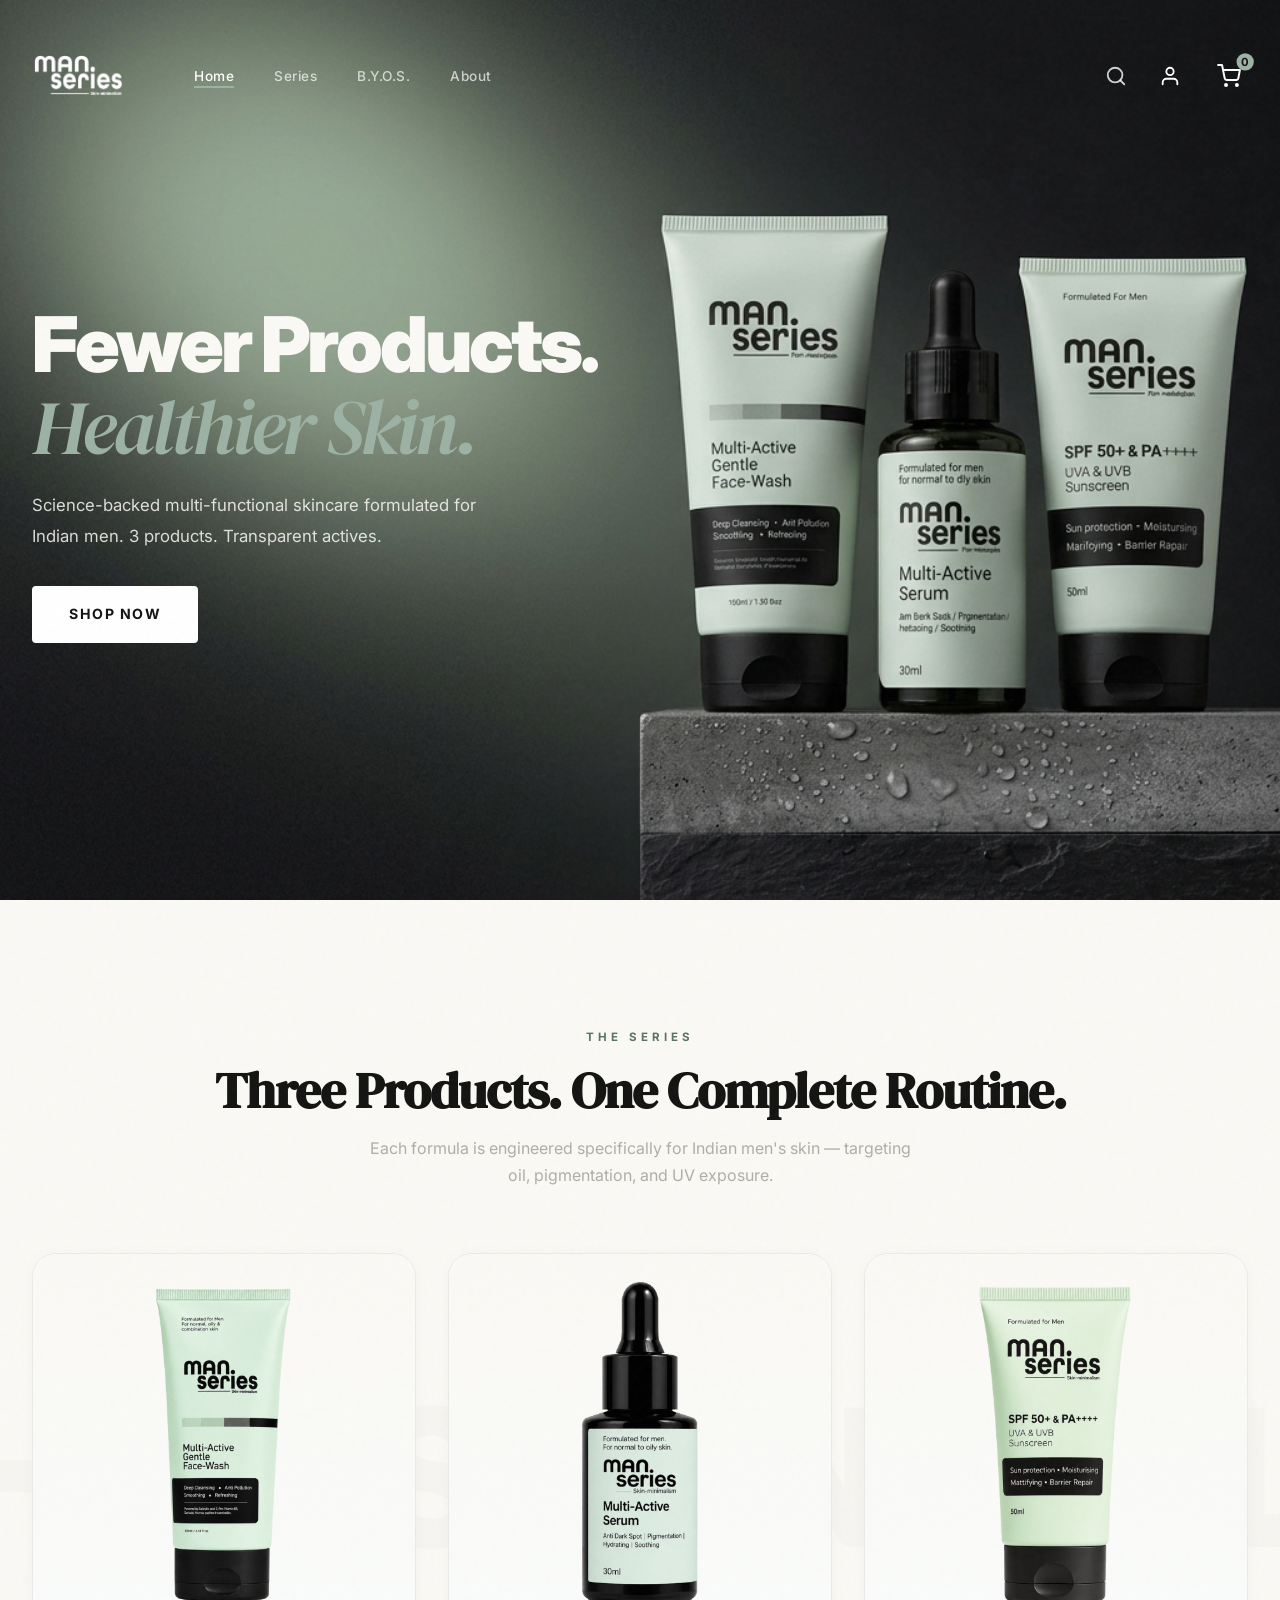
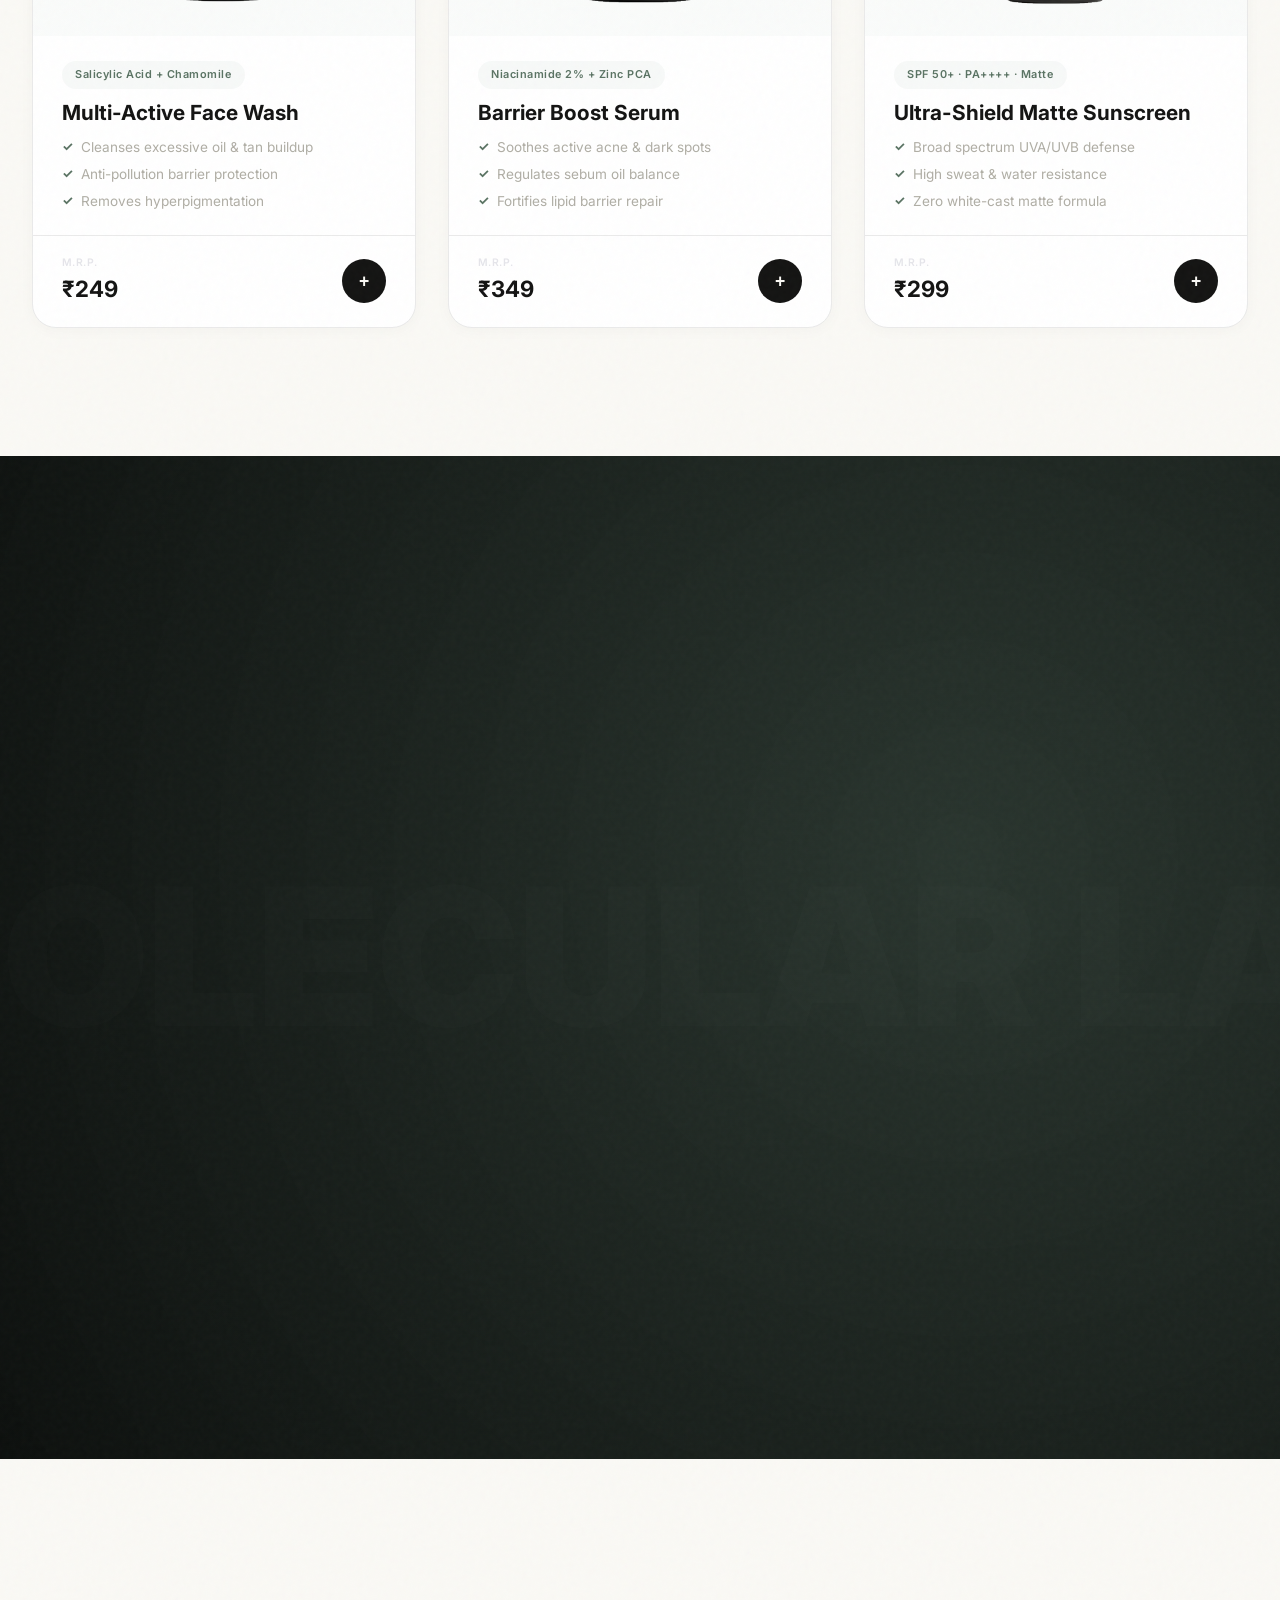
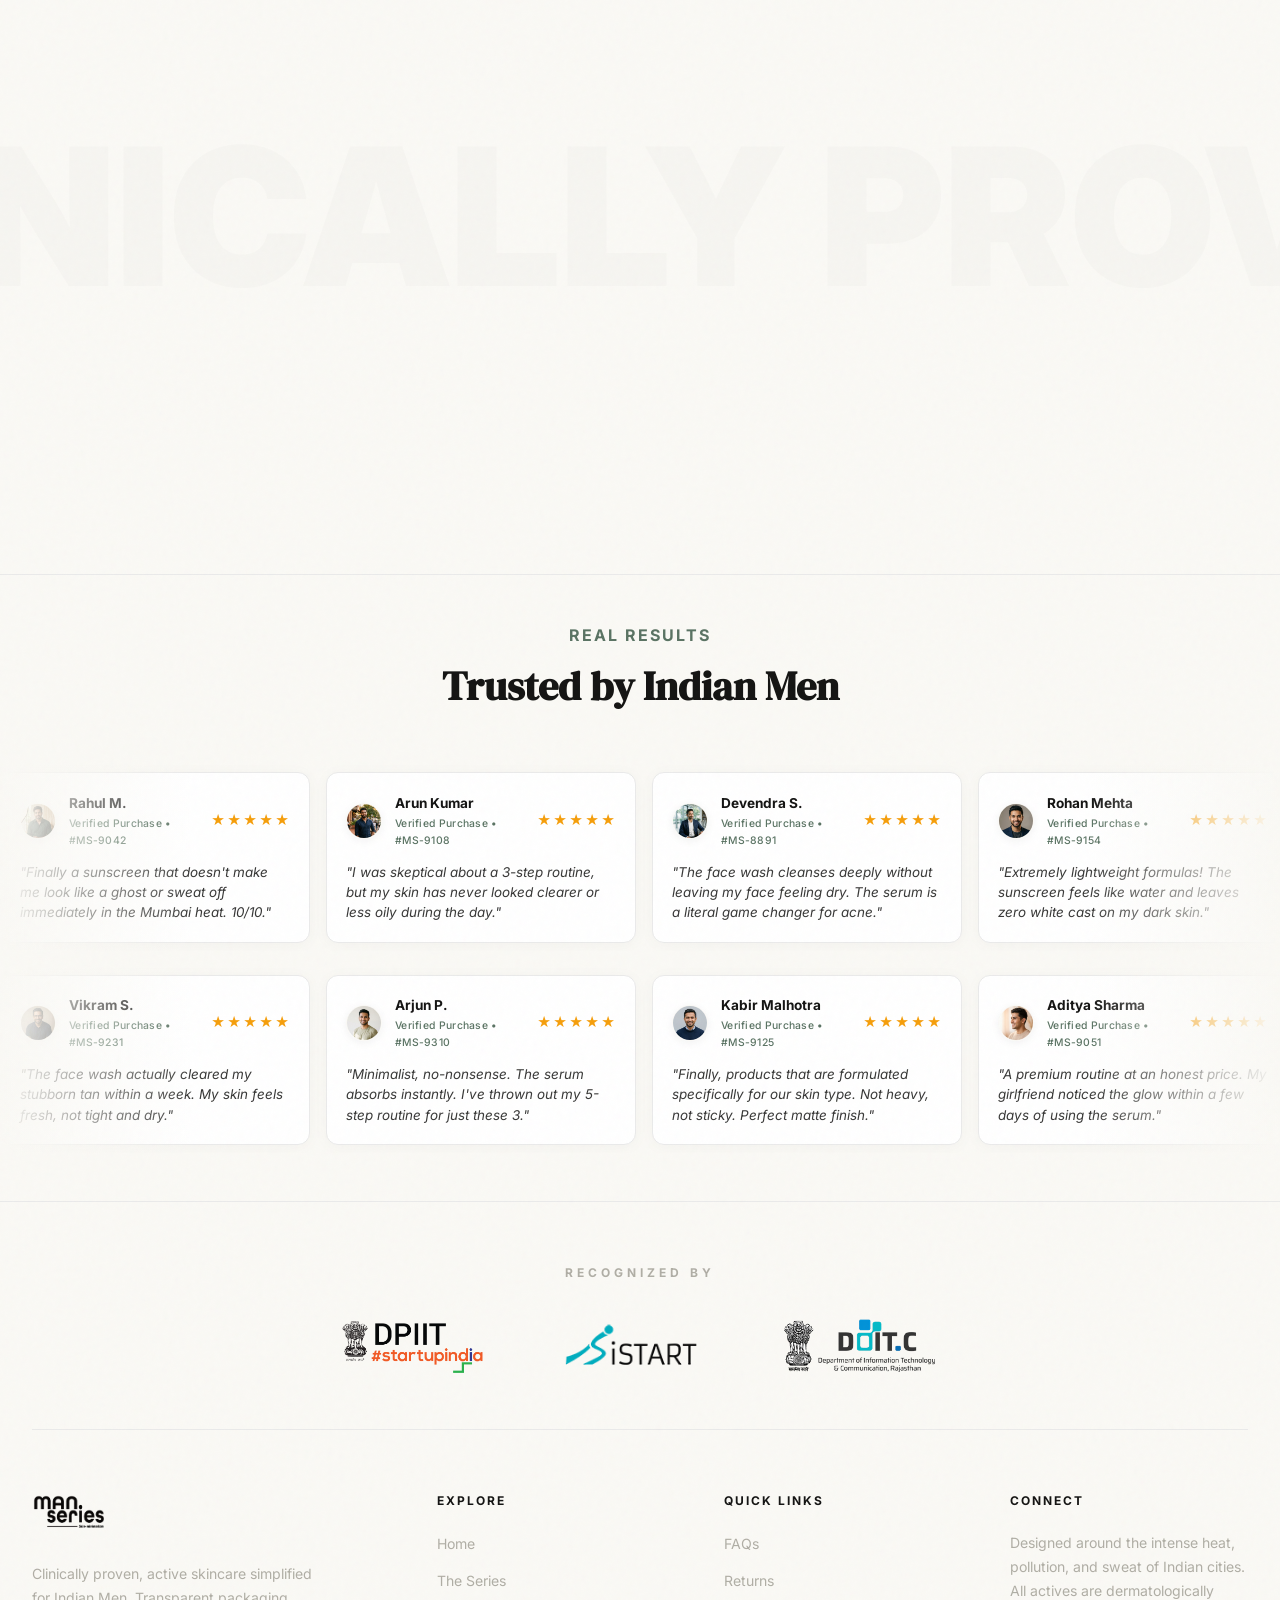
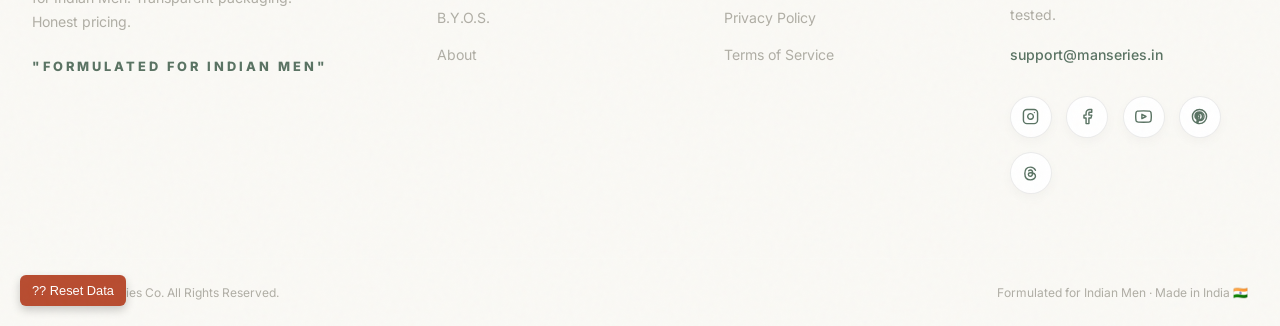
==== commit 31c54467: "Update index.html" ====
--- a/index.html
+++ b/index.html
@@ -18,19 +18,19 @@
   <meta property="og:description" content="Fewer products. Healthier skin. Science-backed skincare for Indian men.">
   <meta property="og:type" content="website">
   <meta property="og:url" content="https://manseries.in">
-  <meta property="og:image" content="https://manseries.in/Images/Logo/Wordmark%20Logo.png">
+  <meta property="og:image" content="https://manseries.in/Images/Logo/full_logo.png">
 
   <!-- Twitter -->
   <meta name="twitter:card" content="summary_large_image">
   <meta name="twitter:title" content="Man Series | Skin Minimalism">
   <meta name="twitter:description" content="Fewer products. Healthier skin. Science-backed skincare for Indian men.">
-  <meta name="twitter:image" content="https://manseries.in/Images/Logo/Wordmark%20Logo.png">
+  <meta name="twitter:image" content="https://manseries.in/Images/Logo/full_logo.png">
 
   <!-- Favicon -->
   <link rel="icon" type="image/png" href="Images/fav icon/favicon.png?v=2">
 
   <!-- CSS Stylesheet -->
-  <link rel="stylesheet" href="style.css?v=1780760797">
+  <link rel="stylesheet" href="style.css?v=1780760820">
 </head>
 
 <body>
@@ -47,20 +47,7 @@
   </div>
 
 
-  <!-- ═══════════════════════════════════════════════
-       ANNOUNCEMENT BAR
-       ═══════════════════════════════════════════════ -->
-  <div class="announcement-bar">
-    <div class="announcement-track">
-      <span class="announcement-item">Formulated for Indian Men <span class="sep"></span></span>
-      <span class="announcement-item">Dermatologically Tested <span class="sep"></span></span>
-      <span class="announcement-item">Clinical Transparency <span class="sep"></span></span>
-      <!-- Duplicate for seamless loop -->
-      <span class="announcement-item">Formulated for Indian Men <span class="sep"></span></span>
-      <span class="announcement-item">Dermatologically Tested <span class="sep"></span></span>
-      <span class="announcement-item">Clinical Transparency <span class="sep"></span></span>
-    </div>
-  </div>
+
 
 
   <!-- ═══════════════════════════════════════════════
@@ -82,7 +69,7 @@
           </svg>
         </button>
         <a href="index.html" class="logo" aria-label="Man Series Home">
-          <img src="Images/Logo/Wordmark Logo.png?v=2" alt="Man Series" class="logo-img">
+          <img src="Images/Logo/full_logo.png" alt="Man Series" class="logo-img">
         </a>
       </div>
       <nav class="nav-menu" id="navMenu">
@@ -122,78 +109,34 @@
 
 
   <!-- ═══════════════════════════════════════════════
-       HERO SECTION — Dark Immersive
+       HERO SECTION — HTML/CSS Text Overlay Banner
        ═══════════════════════════════════════════════ -->
   <section class="hero" id="hero">
-    <video class="hero-bg-video" autoplay loop muted playsinline preload="auto">
-      <source src="trailer video/video.mp4" type="video/mp4">
-    </video>
-    <div class="video-overlay"></div>
-    <div class="bg-watermark">MINIMALISM</div>
+    <!-- Clickable overlay to redirect to product page when clicking empty image area -->
+    <a href="series.html" class="hero-clickable-overlay" aria-label="Shop the Series Now"></a>
+    
     <div class="container">
       <div class="hero-grid">
         <div class="hero-content">
-          <div class="hero-badge hero-line">
-            <span class="bullet"></span>
-            ✦ Skin Minimalism Since 2025
-          </div>
           <h1>
             <span class="line-normal hero-line">Fewer Products.</span>
             <span class="line-italic hero-line">Healthier Skin.</span>
-            <span class="line-normal hero-line">One Series.</span>
           </h1>
           <p class="hero-desc hero-line">
-            Science-backed multi-functional skincare formulated for Indian men.
-            3 products. Transparent actives. Infinite results.
+            Science-backed multi-functional skincare formulated for Indian men. 3 products. Transparent actives.
           </p>
           <div class="hero-actions hero-line">
-            <a href="series.html" class="btn btn-primary">Shop The Series</a>
-            <a href="#reactor" class="btn btn-secondary">How It Works →</a>
-          </div>
-        </div>
-        </div>
-      </div>
-    </div>
-
-    <!-- Scroll Indicator -->
-    <div class="scroll-indicator">
-      <span>SCROLL</span>
-      <div class="chevron"></div>
+            <a href="series.html" class="btn btn-hero-cta">SHOP NOW</a>
+          </div>
+        </div>
+      </div>
     </div>
   </section>
 
   <!-- ═══════════════════════════════════════════════
        INGREDIENT MARQUEE STRIP
        ═══════════════════════════════════════════════ -->
-  <div class="marquee-strip">
-    <div class="marquee-track">
-      <span class="marquee-item">Tranexamic Acid 3% <span class="marquee-dot"></span></span>
-      <span class="marquee-item">Alpha Arbutin 2% <span class="marquee-dot"></span></span>
-      <span class="marquee-item">Niacinamide 4% <span class="marquee-dot"></span></span>
-      <span class="marquee-item">Tranexamic Acid 3% <span class="marquee-dot"></span></span>
-      <span class="marquee-item">Alpha Arbutin 2% <span class="marquee-dot"></span></span>
-      <span class="marquee-item">Niacinamide 4% <span class="marquee-dot"></span></span>
-      <span class="marquee-item">Tranexamic Acid 3% <span class="marquee-dot"></span></span>
-      <span class="marquee-item">Alpha Arbutin 2% <span class="marquee-dot"></span></span>
-      <span class="marquee-item">Niacinamide 4% <span class="marquee-dot"></span></span>
-      <span class="marquee-item">Tranexamic Acid 3% <span class="marquee-dot"></span></span>
-      <span class="marquee-item">Alpha Arbutin 2% <span class="marquee-dot"></span></span>
-      <span class="marquee-item">Niacinamide 4% <span class="marquee-dot"></span></span>
-      <!-- Duplicate for seamless loop -->
-      <span class="marquee-item">Tranexamic Acid 3% <span class="marquee-dot"></span></span>
-      <span class="marquee-item">Alpha Arbutin 2% <span class="marquee-dot"></span></span>
-      <span class="marquee-item">Niacinamide 4% <span class="marquee-dot"></span></span>
-      <span class="marquee-item">Tranexamic Acid 3% <span class="marquee-dot"></span></span>
-      <span class="marquee-item">Alpha Arbutin 2% <span class="marquee-dot"></span></span>
-      <span class="marquee-item">Niacinamide 4% <span class="marquee-dot"></span></span>
-      <span class="marquee-item">Tranexamic Acid 3% <span class="marquee-dot"></span></span>
-      <span class="marquee-item">Alpha Arbutin 2% <span class="marquee-dot"></span></span>
-      <span class="marquee-item">Niacinamide 4% <span class="marquee-dot"></span></span>
-      <span class="marquee-item">Tranexamic Acid 3% <span class="marquee-dot"></span></span>
-      <span class="marquee-item">Alpha Arbutin 2% <span class="marquee-dot"></span></span>
-      <span class="marquee-item">Niacinamide 4% <span class="marquee-dot"></span></span>
-    </div>
-  </div>
+
 
 
   <!-- ═══════════════════════════════════════════════
@@ -407,103 +350,406 @@
        TESTIMONIALS (MARQUEE)
        ═══════════════════════════════════════════════ -->
   <section class="testimonials">
-    <div class="container" style="text-align: center; margin-bottom: 3rem;">
+    <div class="container" style="text-align: center; margin-bottom: 3.5rem;">
       <span class="eyebrow" style="color: var(--sage-dark); font-weight: 700; letter-spacing: 2px;">REAL RESULTS</span>
       <h2 style="font-family: var(--font-display); font-size: 2.5rem; color: var(--charcoal); margin-top: 1rem;">Trusted by Indian Men</h2>
     </div>
     
+    <!-- Row 1: Sliding Left (Right to Left) -->
     <div class="testimonial-marquee">
-      <div class="testimonial-track">
-        <!-- Review 1 -->
-        <div class="testimonial-card">
-          <div class="stars" aria-label="5 out of 5 stars">
-            <svg class="star-icon" viewBox="0 0 24 24"><polygon points="12 2 15.09 8.26 22 9.27 17 14.14 18.18 21.02 12 17.77 5.82 21.02 7 14.14 2 9.27 8.91 8.26 12 2"></polygon></svg>
-            <svg class="star-icon" viewBox="0 0 24 24"><polygon points="12 2 15.09 8.26 22 9.27 17 14.14 18.18 21.02 12 17.77 5.82 21.02 7 14.14 2 9.27 8.91 8.26 12 2"></polygon></svg>
-            <svg class="star-icon" viewBox="0 0 24 24"><polygon points="12 2 15.09 8.26 22 9.27 17 14.14 18.18 21.02 12 17.77 5.82 21.02 7 14.14 2 9.27 8.91 8.26 12 2"></polygon></svg>
-            <svg class="star-icon" viewBox="0 0 24 24"><polygon points="12 2 15.09 8.26 22 9.27 17 14.14 18.18 21.02 12 17.77 5.82 21.02 7 14.14 2 9.27 8.91 8.26 12 2"></polygon></svg>
-            <svg class="star-icon" viewBox="0 0 24 24"><polygon points="12 2 15.09 8.26 22 9.27 17 14.14 18.18 21.02 12 17.77 5.82 21.02 7 14.14 2 9.27 8.91 8.26 12 2"></polygon></svg>
-          </div>
-          <p>"Finally a sunscreen that doesn't make me look like a ghost or sweat off immediately in the Mumbai heat. 10/10."</p>
-          <div class="reviewer">
-            <img src="Images/Avatars/avatar_1.png" alt="Rahul M.">
-            <span>Rahul M.</span>
-          </div>
-        </div>
-        <!-- Review 2 -->
-        <div class="testimonial-card">
-          <div class="stars" aria-label="5 out of 5 stars">
-            <svg class="star-icon" viewBox="0 0 24 24"><polygon points="12 2 15.09 8.26 22 9.27 17 14.14 18.18 21.02 12 17.77 5.82 21.02 7 14.14 2 9.27 8.91 8.26 12 2"></polygon></svg>
-            <svg class="star-icon" viewBox="0 0 24 24"><polygon points="12 2 15.09 8.26 22 9.27 17 14.14 18.18 21.02 12 17.77 5.82 21.02 7 14.14 2 9.27 8.91 8.26 12 2"></polygon></svg>
-            <svg class="star-icon" viewBox="0 0 24 24"><polygon points="12 2 15.09 8.26 22 9.27 17 14.14 18.18 21.02 12 17.77 5.82 21.02 7 14.14 2 9.27 8.91 8.26 12 2"></polygon></svg>
-            <svg class="star-icon" viewBox="0 0 24 24"><polygon points="12 2 15.09 8.26 22 9.27 17 14.14 18.18 21.02 12 17.77 5.82 21.02 7 14.14 2 9.27 8.91 8.26 12 2"></polygon></svg>
-            <svg class="star-icon" viewBox="0 0 24 24"><polygon points="12 2 15.09 8.26 22 9.27 17 14.14 18.18 21.02 12 17.77 5.82 21.02 7 14.14 2 9.27 8.91 8.26 12 2"></polygon></svg>
-          </div>
-          <p>"The face wash actually cleared my stubborn tan within a week. My skin feels fresh, not tight and dry."</p>
-          <div class="reviewer">
-            <img src="Images/Avatars/avatar_2.png" alt="Vikram S.">
-            <span>Vikram S.</span>
-          </div>
-        </div>
-        <!-- Review 3 -->
-        <div class="testimonial-card">
-          <div class="stars" aria-label="5 out of 5 stars">
-            <svg class="star-icon" viewBox="0 0 24 24"><polygon points="12 2 15.09 8.26 22 9.27 17 14.14 18.18 21.02 12 17.77 5.82 21.02 7 14.14 2 9.27 8.91 8.26 12 2"></polygon></svg>
-            <svg class="star-icon" viewBox="0 0 24 24"><polygon points="12 2 15.09 8.26 22 9.27 17 14.14 18.18 21.02 12 17.77 5.82 21.02 7 14.14 2 9.27 8.91 8.26 12 2"></polygon></svg>
-            <svg class="star-icon" viewBox="0 0 24 24"><polygon points="12 2 15.09 8.26 22 9.27 17 14.14 18.18 21.02 12 17.77 5.82 21.02 7 14.14 2 9.27 8.91 8.26 12 2"></polygon></svg>
-            <svg class="star-icon" viewBox="0 0 24 24"><polygon points="12 2 15.09 8.26 22 9.27 17 14.14 18.18 21.02 12 17.77 5.82 21.02 7 14.14 2 9.27 8.91 8.26 12 2"></polygon></svg>
-            <svg class="star-icon" viewBox="0 0 24 24"><polygon points="12 2 15.09 8.26 22 9.27 17 14.14 18.18 21.02 12 17.77 5.82 21.02 7 14.14 2 9.27 8.91 8.26 12 2"></polygon></svg>
-          </div>
-          <p>"Minimalist, no-nonsense. The serum absorbs instantly. I've thrown out my 5-step routine for just these 3."</p>
-          <div class="reviewer">
-            <img src="Images/Avatars/avatar_3.png" alt="Arjun P.">
-            <span>Arjun P.</span>
+      <div class="testimonial-track track-left">
+        <!-- Card 1 -->
+        <div class="testimonial-card">
+          <div class="testimonial-card-header">
+            <img src="Images/Avatars/avatar_1.png" alt="Rahul M." class="reviewer-avatar">
+            <div class="reviewer-meta">
+              <span class="reviewer-name">Rahul M.</span>
+              <span class="reviewer-order-id">Verified Purchase • #MS-9042</span>
+            </div>
+            <div class="stars" aria-label="5 out of 5 stars">
+              <span>★</span><span>★</span><span>★</span><span>★</span><span>★</span>
+            </div>
+          </div>
+          <div class="testimonial-card-body">
+            <p>"Finally a sunscreen that doesn't make me look like a ghost or sweat off immediately in the Mumbai heat. 10/10."</p>
+          </div>
+        </div>
+        <!-- Card 2 -->
+        <div class="testimonial-card">
+          <div class="testimonial-card-header">
+            <img src="Images/Avatars/avatar_2.png" alt="Arun Kumar" class="reviewer-avatar">
+            <div class="reviewer-meta">
+              <span class="reviewer-name">Arun Kumar</span>
+              <span class="reviewer-order-id">Verified Purchase • #MS-9108</span>
+            </div>
+            <div class="stars" aria-label="5 out of 5 stars">
+              <span>★</span><span>★</span><span>★</span><span>★</span><span>★</span>
+            </div>
+          </div>
+          <div class="testimonial-card-body">
+            <p>"I was skeptical about a 3-step routine, but my skin has never looked clearer or less oily during the day."</p>
+          </div>
+        </div>
+        <!-- Card 3 -->
+        <div class="testimonial-card">
+          <div class="testimonial-card-header">
+            <img src="Images/Avatars/avatar_3.png" alt="Devendra S." class="reviewer-avatar">
+            <div class="reviewer-meta">
+              <span class="reviewer-name">Devendra S.</span>
+              <span class="reviewer-order-id">Verified Purchase • #MS-8891</span>
+            </div>
+            <div class="stars" aria-label="5 out of 5 stars">
+              <span>★</span><span>★</span><span>★</span><span>★</span><span>★</span>
+            </div>
+          </div>
+          <div class="testimonial-card-body">
+            <p>"The face wash cleanses deeply without leaving my face feeling dry. The serum is a literal game changer for acne."</p>
+          </div>
+        </div>
+        <!-- Card 4 -->
+        <div class="testimonial-card">
+          <div class="testimonial-card-header">
+            <img src="Images/Avatars/avatar_4.png" alt="Rohan Mehta" class="reviewer-avatar">
+            <div class="reviewer-meta">
+              <span class="reviewer-name">Rohan Mehta</span>
+              <span class="reviewer-order-id">Verified Purchase • #MS-9154</span>
+            </div>
+            <div class="stars" aria-label="5 out of 5 stars">
+              <span>★</span><span>★</span><span>★</span><span>★</span><span>★</span>
+            </div>
+          </div>
+          <div class="testimonial-card-body">
+            <p>"Extremely lightweight formulas! The sunscreen feels like water and leaves zero white cast on my dark skin."</p>
+          </div>
+        </div>
+        <!-- Card 5 -->
+        <div class="testimonial-card">
+          <div class="testimonial-card-header">
+            <img src="Images/Avatars/avatar_5.png" alt="Karthik R." class="reviewer-avatar">
+            <div class="reviewer-meta">
+              <span class="reviewer-name">Karthik R.</span>
+              <span class="reviewer-order-id">Verified Purchase • #MS-9023</span>
+            </div>
+            <div class="stars" aria-label="5 out of 5 stars">
+              <span>★</span><span>★</span><span>★</span><span>★</span><span>★</span>
+            </div>
+          </div>
+          <div class="testimonial-card-body">
+            <p>"Outstanding packaging and even better performance. My persistent tan has reduced visibly within two weeks."</p>
+          </div>
+        </div>
+        <!-- Card 6 -->
+        <div class="testimonial-card">
+          <div class="testimonial-card-header">
+            <img src="Images/Avatars/avatar_6.png" alt="Sameer Sen" class="reviewer-avatar">
+            <div class="reviewer-meta">
+              <span class="reviewer-name">Sameer Sen</span>
+              <span class="reviewer-order-id">Verified Purchase • #MS-8994</span>
+            </div>
+            <div class="stars" aria-label="5 out of 5 stars">
+              <span>★</span><span>★</span><span>★</span><span>★</span><span>★</span>
+            </div>
+          </div>
+          <div class="testimonial-card-body">
+            <p>"B.Y.O.S is brilliant! Customized active ingredients that actually work for Indian humidity. Highly recommend."</p>
           </div>
         </div>
         
-        <!-- Duplicates for seamless loop -->
-        <!-- Review 1 -->
-        <div class="testimonial-card">
-          <div class="stars" aria-label="5 out of 5 stars">
-            <svg class="star-icon" viewBox="0 0 24 24"><polygon points="12 2 15.09 8.26 22 9.27 17 14.14 18.18 21.02 12 17.77 5.82 21.02 7 14.14 2 9.27 8.91 8.26 12 2"></polygon></svg>
-            <svg class="star-icon" viewBox="0 0 24 24"><polygon points="12 2 15.09 8.26 22 9.27 17 14.14 18.18 21.02 12 17.77 5.82 21.02 7 14.14 2 9.27 8.91 8.26 12 2"></polygon></svg>
-            <svg class="star-icon" viewBox="0 0 24 24"><polygon points="12 2 15.09 8.26 22 9.27 17 14.14 18.18 21.02 12 17.77 5.82 21.02 7 14.14 2 9.27 8.91 8.26 12 2"></polygon></svg>
-            <svg class="star-icon" viewBox="0 0 24 24"><polygon points="12 2 15.09 8.26 22 9.27 17 14.14 18.18 21.02 12 17.77 5.82 21.02 7 14.14 2 9.27 8.91 8.26 12 2"></polygon></svg>
-            <svg class="star-icon" viewBox="0 0 24 24"><polygon points="12 2 15.09 8.26 22 9.27 17 14.14 18.18 21.02 12 17.77 5.82 21.02 7 14.14 2 9.27 8.91 8.26 12 2"></polygon></svg>
-          </div>
-          <p>"Finally a sunscreen that doesn't make me look like a ghost or sweat off immediately in the Mumbai heat. 10/10."</p>
-          <div class="reviewer">
-            <img src="Images/Avatars/avatar_1.png" alt="Rahul M.">
-            <span>Rahul M.</span>
-          </div>
-        </div>
-        <!-- Review 2 -->
-        <div class="testimonial-card">
-          <div class="stars" aria-label="5 out of 5 stars">
-            <svg class="star-icon" viewBox="0 0 24 24"><polygon points="12 2 15.09 8.26 22 9.27 17 14.14 18.18 21.02 12 17.77 5.82 21.02 7 14.14 2 9.27 8.91 8.26 12 2"></polygon></svg>
-            <svg class="star-icon" viewBox="0 0 24 24"><polygon points="12 2 15.09 8.26 22 9.27 17 14.14 18.18 21.02 12 17.77 5.82 21.02 7 14.14 2 9.27 8.91 8.26 12 2"></polygon></svg>
-            <svg class="star-icon" viewBox="0 0 24 24"><polygon points="12 2 15.09 8.26 22 9.27 17 14.14 18.18 21.02 12 17.77 5.82 21.02 7 14.14 2 9.27 8.91 8.26 12 2"></polygon></svg>
-            <svg class="star-icon" viewBox="0 0 24 24"><polygon points="12 2 15.09 8.26 22 9.27 17 14.14 18.18 21.02 12 17.77 5.82 21.02 7 14.14 2 9.27 8.91 8.26 12 2"></polygon></svg>
-            <svg class="star-icon" viewBox="0 0 24 24"><polygon points="12 2 15.09 8.26 22 9.27 17 14.14 18.18 21.02 12 17.77 5.82 21.02 7 14.14 2 9.27 8.91 8.26 12 2"></polygon></svg>
-          </div>
-          <p>"The face wash actually cleared my stubborn tan within a week. My skin feels fresh, not tight and dry."</p>
-          <div class="reviewer">
-            <img src="Images/Avatars/avatar_2.png" alt="Vikram S.">
-            <span>Vikram S.</span>
-          </div>
-        </div>
-        <!-- Review 3 -->
-        <div class="testimonial-card">
-          <div class="stars" aria-label="5 out of 5 stars">
-            <svg class="star-icon" viewBox="0 0 24 24"><polygon points="12 2 15.09 8.26 22 9.27 17 14.14 18.18 21.02 12 17.77 5.82 21.02 7 14.14 2 9.27 8.91 8.26 12 2"></polygon></svg>
-            <svg class="star-icon" viewBox="0 0 24 24"><polygon points="12 2 15.09 8.26 22 9.27 17 14.14 18.18 21.02 12 17.77 5.82 21.02 7 14.14 2 9.27 8.91 8.26 12 2"></polygon></svg>
-            <svg class="star-icon" viewBox="0 0 24 24"><polygon points="12 2 15.09 8.26 22 9.27 17 14.14 18.18 21.02 12 17.77 5.82 21.02 7 14.14 2 9.27 8.91 8.26 12 2"></polygon></svg>
-            <svg class="star-icon" viewBox="0 0 24 24"><polygon points="12 2 15.09 8.26 22 9.27 17 14.14 18.18 21.02 12 17.77 5.82 21.02 7 14.14 2 9.27 8.91 8.26 12 2"></polygon></svg>
-            <svg class="star-icon" viewBox="0 0 24 24"><polygon points="12 2 15.09 8.26 22 9.27 17 14.14 18.18 21.02 12 17.77 5.82 21.02 7 14.14 2 9.27 8.91 8.26 12 2"></polygon></svg>
-          </div>
-          <p>"Minimalist, no-nonsense. The serum absorbs instantly. I've thrown out my 5-step routine for just these 3."</p>
-          <div class="reviewer">
-            <img src="Images/Avatars/avatar_3.png" alt="Arjun P.">
-            <span>Arjun P.</span>
+        <!-- Duplicates for seamless infinite loop (Cards 1-6) -->
+        <!-- Card 1 Duplicate -->
+        <div class="testimonial-card">
+          <div class="testimonial-card-header">
+            <img src="Images/Avatars/avatar_1.png" alt="Rahul M." class="reviewer-avatar">
+            <div class="reviewer-meta">
+              <span class="reviewer-name">Rahul M.</span>
+              <span class="reviewer-order-id">Verified Purchase • #MS-9042</span>
+            </div>
+            <div class="stars" aria-label="5 out of 5 stars">
+              <span>★</span><span>★</span><span>★</span><span>★</span><span>★</span>
+            </div>
+          </div>
+          <div class="testimonial-card-body">
+            <p>"Finally a sunscreen that doesn't make me look like a ghost or sweat off immediately in the Mumbai heat. 10/10."</p>
+          </div>
+        </div>
+        <!-- Card 2 Duplicate -->
+        <div class="testimonial-card">
+          <div class="testimonial-card-header">
+            <img src="Images/Avatars/avatar_2.png" alt="Arun Kumar" class="reviewer-avatar">
+            <div class="reviewer-meta">
+              <span class="reviewer-name">Arun Kumar</span>
+              <span class="reviewer-order-id">Verified Purchase • #MS-9108</span>
+            </div>
+            <div class="stars" aria-label="5 out of 5 stars">
+              <span>★</span><span>★</span><span>★</span><span>★</span><span>★</span>
+            </div>
+          </div>
+          <div class="testimonial-card-body">
+            <p>"I was skeptical about a 3-step routine, but my skin has never looked clearer or less oily during the day."</p>
+          </div>
+        </div>
+        <!-- Card 3 Duplicate -->
+        <div class="testimonial-card">
+          <div class="testimonial-card-header">
+            <img src="Images/Avatars/avatar_3.png" alt="Devendra S." class="reviewer-avatar">
+            <div class="reviewer-meta">
+              <span class="reviewer-name">Devendra S.</span>
+              <span class="reviewer-order-id">Verified Purchase • #MS-8891</span>
+            </div>
+            <div class="stars" aria-label="5 out of 5 stars">
+              <span>★</span><span>★</span><span>★</span><span>★</span><span>★</span>
+            </div>
+          </div>
+          <div class="testimonial-card-body">
+            <p>"The face wash cleanses deeply without leaving my face feeling dry. The serum is a literal game changer for acne."</p>
+          </div>
+        </div>
+        <!-- Card 4 Duplicate -->
+        <div class="testimonial-card">
+          <div class="testimonial-card-header">
+            <img src="Images/Avatars/avatar_4.png" alt="Rohan Mehta" class="reviewer-avatar">
+            <div class="reviewer-meta">
+              <span class="reviewer-name">Rohan Mehta</span>
+              <span class="reviewer-order-id">Verified Purchase • #MS-9154</span>
+            </div>
+            <div class="stars" aria-label="5 out of 5 stars">
+              <span>★</span><span>★</span><span>★</span><span>★</span><span>★</span>
+            </div>
+          </div>
+          <div class="testimonial-card-body">
+            <p>"Extremely lightweight formulas! The sunscreen feels like water and leaves zero white cast on my dark skin."</p>
+          </div>
+        </div>
+        <!-- Card 5 Duplicate -->
+        <div class="testimonial-card">
+          <div class="testimonial-card-header">
+            <img src="Images/Avatars/avatar_5.png" alt="Karthik R." class="reviewer-avatar">
+            <div class="reviewer-meta">
+              <span class="reviewer-name">Karthik R.</span>
+              <span class="reviewer-order-id">Verified Purchase • #MS-9023</span>
+            </div>
+            <div class="stars" aria-label="5 out of 5 stars">
+              <span>★</span><span>★</span><span>★</span><span>★</span><span>★</span>
+            </div>
+          </div>
+          <div class="testimonial-card-body">
+            <p>"Outstanding packaging and even better performance. My persistent tan has reduced visibly within two weeks."</p>
+          </div>
+        </div>
+        <!-- Card 6 Duplicate -->
+        <div class="testimonial-card">
+          <div class="testimonial-card-header">
+            <img src="Images/Avatars/avatar_6.png" alt="Sameer Sen" class="reviewer-avatar">
+            <div class="reviewer-meta">
+              <span class="reviewer-name">Sameer Sen</span>
+              <span class="reviewer-order-id">Verified Purchase • #MS-8994</span>
+            </div>
+            <div class="stars" aria-label="5 out of 5 stars">
+              <span>★</span><span>★</span><span>★</span><span>★</span><span>★</span>
+            </div>
+          </div>
+          <div class="testimonial-card-body">
+            <p>"B.Y.O.S is brilliant! Customized active ingredients that actually work for Indian humidity. Highly recommend."</p>
+          </div>
+        </div>
+      </div>
+    </div>
+ 
+    <!-- Row 2: Sliding Right (Left to Right) -->
+    <div class="testimonial-marquee">
+      <div class="testimonial-track track-right">
+        <!-- Card 7 -->
+        <div class="testimonial-card">
+          <div class="testimonial-card-header">
+            <img src="Images/Avatars/avatar_7.png" alt="Vikram S." class="reviewer-avatar">
+            <div class="reviewer-meta">
+              <span class="reviewer-name">Vikram S.</span>
+              <span class="reviewer-order-id">Verified Purchase • #MS-9231</span>
+            </div>
+            <div class="stars" aria-label="5 out of 5 stars">
+              <span>★</span><span>★</span><span>★</span><span>★</span><span>★</span>
+            </div>
+          </div>
+          <div class="testimonial-card-body">
+            <p>"The face wash actually cleared my stubborn tan within a week. My skin feels fresh, not tight and dry."</p>
+          </div>
+        </div>
+        <!-- Card 8 -->
+        <div class="testimonial-card">
+          <div class="testimonial-card-header">
+            <img src="Images/Avatars/avatar_8.png" alt="Arjun P." class="reviewer-avatar">
+            <div class="reviewer-meta">
+              <span class="reviewer-name">Arjun P.</span>
+              <span class="reviewer-order-id">Verified Purchase • #MS-9310</span>
+            </div>
+            <div class="stars" aria-label="5 out of 5 stars">
+              <span>★</span><span>★</span><span>★</span><span>★</span><span>★</span>
+            </div>
+          </div>
+          <div class="testimonial-card-body">
+            <p>"Minimalist, no-nonsense. The serum absorbs instantly. I've thrown out my 5-step routine for just these 3."</p>
+          </div>
+        </div>
+        <!-- Card 9 -->
+        <div class="testimonial-card">
+          <div class="testimonial-card-header">
+            <img src="Images/Avatars/avatar_9.png" alt="Kabir Malhotra" class="reviewer-avatar">
+            <div class="reviewer-meta">
+              <span class="reviewer-name">Kabir Malhotra</span>
+              <span class="reviewer-order-id">Verified Purchase • #MS-9125</span>
+            </div>
+            <div class="stars" aria-label="5 out of 5 stars">
+              <span>★</span><span>★</span><span>★</span><span>★</span><span>★</span>
+            </div>
+          </div>
+          <div class="testimonial-card-body">
+            <p>"Finally, products that are formulated specifically for our skin type. Not heavy, not sticky. Perfect matte finish."</p>
+          </div>
+        </div>
+        <!-- Card 10 -->
+        <div class="testimonial-card">
+          <div class="testimonial-card-header">
+            <img src="Images/Avatars/avatar_10.png" alt="Aditya Sharma" class="reviewer-avatar">
+            <div class="reviewer-meta">
+              <span class="reviewer-name">Aditya Sharma</span>
+              <span class="reviewer-order-id">Verified Purchase • #MS-9051</span>
+            </div>
+            <div class="stars" aria-label="5 out of 5 stars">
+              <span>★</span><span>★</span><span>★</span><span>★</span><span>★</span>
+            </div>
+          </div>
+          <div class="testimonial-card-body">
+            <p>"A premium routine at an honest price. My girlfriend noticed the glow within a few days of using the serum."</p>
+          </div>
+        </div>
+        <!-- Card 11 -->
+        <div class="testimonial-card">
+          <div class="testimonial-card-header">
+            <img src="Images/Avatars/avatar_11.png" alt="Manish J." class="reviewer-avatar">
+            <div class="reviewer-meta">
+              <span class="reviewer-name">Manish J.</span>
+              <span class="reviewer-order-id">Verified Purchase • #MS-9288</span>
+            </div>
+            <div class="stars" aria-label="5 out of 5 stars">
+              <span>★</span><span>★</span><span>★</span><span>★</span><span>★</span>
+            </div>
+          </div>
+          <div class="testimonial-card-body">
+            <p>"Simple, clean, and highly effective. The sunscreen does not sting my eyes even during intensive workouts."</p>
+          </div>
+        </div>
+        <!-- Card 12 -->
+        <div class="testimonial-card">
+          <div class="testimonial-card-header">
+            <img src="Images/Avatars/avatar_12.png" alt="Preet Singh" class="reviewer-avatar">
+            <div class="reviewer-meta">
+              <span class="reviewer-name">Preet Singh</span>
+              <span class="reviewer-order-id">Verified Purchase • #MS-9342</span>
+            </div>
+            <div class="stars" aria-label="5 out of 5 stars">
+              <span>★</span><span>★</span><span>★</span><span>★</span><span>★</span>
+            </div>
+          </div>
+          <div class="testimonial-card-body">
+            <p>"The fragrance is subtle and masculine, and the formulations are premium. I bought the complete bundle."</p>
+          </div>
+        </div>
+        
+        <!-- Duplicates for seamless infinite loop (Cards 7-12) -->
+        <!-- Card 7 Duplicate -->
+        <div class="testimonial-card">
+          <div class="testimonial-card-header">
+            <img src="Images/Avatars/avatar_7.png" alt="Vikram S." class="reviewer-avatar">
+            <div class="reviewer-meta">
+              <span class="reviewer-name">Vikram S.</span>
+              <span class="reviewer-order-id">Verified Purchase • #MS-9231</span>
+            </div>
+            <div class="stars" aria-label="5 out of 5 stars">
+              <span>★</span><span>★</span><span>★</span><span>★</span><span>★</span>
+            </div>
+          </div>
+          <div class="testimonial-card-body">
+            <p>"The face wash actually cleared my stubborn tan within a week. My skin feels fresh, not tight and dry."</p>
+          </div>
+        </div>
+        <!-- Card 8 Duplicate -->
+        <div class="testimonial-card">
+          <div class="testimonial-card-header">
+            <img src="Images/Avatars/avatar_8.png" alt="Arjun P." class="reviewer-avatar">
+            <div class="reviewer-meta">
+              <span class="reviewer-name">Arjun P.</span>
+              <span class="reviewer-order-id">Verified Purchase • #MS-9310</span>
+            </div>
+            <div class="stars" aria-label="5 out of 5 stars">
+              <span>★</span><span>★</span><span>★</span><span>★</span><span>★</span>
+            </div>
+          </div>
+          <div class="testimonial-card-body">
+            <p>"Minimalist, no-nonsense. The serum absorbs instantly. I've thrown out my 5-step routine for just these 3."</p>
+          </div>
+        </div>
+        <!-- Card 9 Duplicate -->
+        <div class="testimonial-card">
+          <div class="testimonial-card-header">
+            <img src="Images/Avatars/avatar_9.png" alt="Kabir Malhotra" class="reviewer-avatar">
+            <div class="reviewer-meta">
+              <span class="reviewer-name">Kabir Malhotra</span>
+              <span class="reviewer-order-id">Verified Purchase • #MS-9125</span>
+            </div>
+            <div class="stars" aria-label="5 out of 5 stars">
+              <span>★</span><span>★</span><span>★</span><span>★</span><span>★</span>
+            </div>
+          </div>
+          <div class="testimonial-card-body">
+            <p>"Finally, products that are formulated specifically for our skin type. Not heavy, not sticky. Perfect matte finish."</p>
+          </div>
+        </div>
+        <!-- Card 10 Duplicate -->
+        <div class="testimonial-card">
+          <div class="testimonial-card-header">
+            <img src="Images/Avatars/avatar_10.png" alt="Aditya Sharma" class="reviewer-avatar">
+            <div class="reviewer-meta">
+              <span class="reviewer-name">Aditya Sharma</span>
+              <span class="reviewer-order-id">Verified Purchase • #MS-9051</span>
+            </div>
+            <div class="stars" aria-label="5 out of 5 stars">
+              <span>★</span><span>★</span><span>★</span><span>★</span><span>★</span>
+            </div>
+          </div>
+          <div class="testimonial-card-body">
+            <p>"A premium routine at an honest price. My girlfriend noticed the glow within a few days of using the serum."</p>
+          </div>
+        </div>
+        <!-- Card 11 Duplicate -->
+        <div class="testimonial-card">
+          <div class="testimonial-card-header">
+            <img src="Images/Avatars/avatar_11.png" alt="Manish J." class="reviewer-avatar">
+            <div class="reviewer-meta">
+              <span class="reviewer-name">Manish J.</span>
+              <span class="reviewer-order-id">Verified Purchase • #MS-9288</span>
+            </div>
+            <div class="stars" aria-label="5 out of 5 stars">
+              <span>★</span><span>★</span><span>★</span><span>★</span><span>★</span>
+            </div>
+          </div>
+          <div class="testimonial-card-body">
+            <p>"Simple, clean, and highly effective. The sunscreen does not sting my eyes even during intensive workouts."</p>
+          </div>
+        </div>
+        <!-- Card 12 Duplicate -->
+        <div class="testimonial-card">
+          <div class="testimonial-card-header">
+            <img src="Images/Avatars/avatar_12.png" alt="Preet Singh" class="reviewer-avatar">
+            <div class="reviewer-meta">
+              <span class="reviewer-name">Preet Singh</span>
+              <span class="reviewer-order-id">Verified Purchase • #MS-9342</span>
+            </div>
+            <div class="stars" aria-label="5 out of 5 stars">
+              <span>★</span><span>★</span><span>★</span><span>★</span><span>★</span>
+            </div>
+          </div>
+          <div class="testimonial-card-body">
+            <p>"The fragrance is subtle and masculine, and the formulations are premium. I bought the complete bundle."</p>
           </div>
         </div>
       </div>
@@ -527,7 +773,7 @@
 
       <div class="footer-grid">
         <div class="footer-brand">
-          <img src="Images/Logo/Wordmark Logo.png?v=2" alt="Man Series" class="footer-logo"
+          <img src="Images/Logo/full_logo.png" alt="Man Series" class="footer-logo"
             style="height: 36px; margin-bottom: 1.5rem;">
           <p>Clinically proven, active skincare simplified for Indian Men. Transparent packaging. Honest pricing.</p>
           <div class="footer-manifesto">"Formulated for Indian Men"</div>
--- a/style.css
+++ b/style.css
@@ -247,13 +247,7 @@
    ANNOUNCEMENT BAR (Marquee)
    ══════════════════════════════════════════════════════ */
 .announcement-bar {
-  background: var(--ink);
-  height: 40px;
-  display: flex;
-  align-items: center;
-  overflow: hidden;
-  position: relative;
-  z-index: 102;
+  display: none !important;
 }
 
 .announcement-track {
@@ -374,7 +368,7 @@
 .navbar-container {
   width: 100%;
   display: flex;
-  justify-content: space-between;
+  justify-content: flex-start;
   align-items: center;
 }
 
@@ -390,10 +384,27 @@
   align-items: center;
   gap: 0.5rem;
   text-decoration: none;
+  position: relative;
+  left: 0;
+  transform: none;
+}
+
+.nav-menu {
+  margin-left: 4.5rem;
+  transition: var(--transition-smooth);
+}
+
+@media (max-width: 1024px) and (min-width: 769px) {
+  .nav-menu {
+    margin-left: 2.5rem;
+  }
+  .nav-links {
+    gap: 1.5rem;
+  }
 }
 
 .logo-img {
-  height: 36px;
+  height: 45px; /* Increased size for header logo */
   width: auto;
   display: block;
   transition: var(--transition-smooth);
@@ -462,6 +473,7 @@
   display: flex;
   align-items: center;
   gap: 1rem;
+  margin-left: auto; /* Push icons to the right side of the navbar container */
 }
 
 .cart-trigger,
@@ -616,28 +628,36 @@
    ══════════════════════════════════════════════════════ */
 .hero {
   min-height: 100vh;
-  background: transparent;
-  display: flex;
-  align-items: center;
-  padding-top: 112px;
-  /* nav + announcement */
-  padding-bottom: 4rem;
+  display: flex;
+  align-items: center;
   position: relative;
   overflow: hidden;
-}
-
-/* Subtle radial glow */
-.hero::before {
-  content: "";
+  background-image: url('Images/Poster/desktop_banner.png');
+  background-size: cover;
+  background-position: center right;
+  background-color: var(--charcoal);
+  padding-top: 112px;
+  padding-bottom: 4rem;
+}
+
+.hero-clickable-overlay {
   position: absolute;
-  top: 30%;
-  left: 50%;
-  width: 80vw;
-  height: 80vw;
-  transform: translate(-50%, -50%);
-  background: radial-gradient(circle, var(--sage-alpha) 0%, transparent 60%);
+  top: 0;
+  left: 0;
+  width: 100%;
+  height: 100%;
+  z-index: 1;
+  cursor: pointer;
+}
+
+.hero .container {
+  position: relative;
+  z-index: 2;
   pointer-events: none;
-  opacity: 0.6;
+}
+
+.hero-content {
+  pointer-events: auto;
 }
 
 /* Watermark background text */
@@ -655,7 +675,7 @@
 }
 
 .hero .bg-watermark {
-  color: rgba(28, 25, 23, 0.015);
+  color: rgba(255, 255, 255, 0.015);
   top: 50%;
   transform: translate(-50%, -50%);
 }
@@ -663,32 +683,10 @@
 .hero-grid {
   display: grid;
   grid-template-columns: 1fr;
-  max-width: 600px; /* Reduced width for left-aligned cinematic look */
+  max-width: 600px;
   gap: 2rem;
   align-items: center;
   width: 100%;
-}
-
-/* ── Hero Video Background ── */
-.hero-bg-video {
-  position: absolute;
-  top: 0;
-  left: 0;
-  width: 100%;
-  height: 100%;
-  object-fit: cover;
-  z-index: -2;
-  filter: brightness(0.9) contrast(1.1);
-}
-
-.video-overlay {
-  position: absolute;
-  top: 0;
-  left: 0;
-  width: 100%;
-  height: 100%;
-  background: rgba(26, 29, 28, 0.6); /* var(--charcoal) with 60% opacity */
-  z-index: -1;
 }
 
 .hero-content {
@@ -696,41 +694,20 @@
   text-align: left;
 }
 
-/* ── Hero Actions ── */
-.hero-actions .btn-primary {
-  background: var(--cream);
-  color: var(--charcoal);
-  border: 1px solid var(--cream);
-}
-.hero-actions .btn-primary:hover {
-  background: #ffffff;
-  color: var(--charcoal);
-  box-shadow: 0 4px 20px rgba(255, 255, 255, 0.2);
-}
-.hero-actions .btn-secondary {
-  color: var(--cream);
-  border-color: rgba(250, 249, 246, 0.4);
-}
-.hero-actions .btn-secondary:hover {
-  border-color: var(--cream);
-  background: rgba(250, 249, 246, 0.1);
-}
-
-/* Make text white over dark video */
 .hero .line-normal {
   color: var(--cream);
 }
+
 .hero .hero-desc {
-  color: rgba(250, 249, 246, 0.85); /* Slightly muted cream */
-}
-
-/* ── Hero Badge ── */
+  color: rgba(250, 249, 246, 0.85);
+}
+
 .hero-badge {
   display: inline-flex;
   align-items: center;
   gap: 0.6rem;
   padding: 0.5rem 1.2rem;
-  background: rgba(250, 249, 246, 0.08); /* Cream alpha */
+  background: rgba(250, 249, 246, 0.08);
   border: 1px solid rgba(250, 249, 246, 0.2);
   border-radius: 100px;
   font-size: 0.72rem;
@@ -755,29 +732,26 @@
     transform: scale(1);
     opacity: 0.5;
   }
-
   to {
     transform: scale(1.5);
     opacity: 1;
   }
 }
 
-/* ── Hero Headline ── */
 .hero h1 {
   font-family: var(--font-heading);
   font-weight: 900;
-  font-size: clamp(3rem, 7vw, 5.5rem);
+  font-size: clamp(2.8rem, 6vw, 4.8rem);
   letter-spacing: -0.04em;
   line-height: 1.05;
-  margin-bottom: 2rem;
-  color: var(--charcoal);
+  margin-bottom: 1.5rem; /* Balanced spacing below heading */
 }
 
 .line-italic {
   font-family: var(--font-display);
   font-style: italic;
   font-weight: 400;
-  color: var(--sage-dark);
+  color: var(--sage);
   display: block;
 }
 
@@ -785,26 +759,13 @@
   font-family: var(--font-heading);
   font-weight: 900;
   display: block;
-  color: var(--charcoal);
-}
-
-.gradient-text {
-  background: linear-gradient(
-    135deg,
-    var(--charcoal) 20%,
-    var(--sage-dark) 100%
-  );
-  -webkit-background-clip: text;
-  -webkit-text-fill-color: transparent;
-  background-clip: text;
-}
-
-/* ── Hero Description ── */
+}
+
 .hero-desc {
   font-size: 1.05rem;
   line-height: 1.8;
   color: var(--muted);
-  margin-bottom: 2.5rem;
+  margin-bottom: 2.2rem; /* Balanced spacing above CTA button */
   max-width: 460px;
 }
 
@@ -812,6 +773,61 @@
   display: flex;
   gap: 1rem;
   flex-wrap: wrap;
+}
+
+/* White box button with black text */
+.btn-hero-cta {
+  background: var(--warm-white);
+  color: var(--charcoal);
+  border: 2px solid var(--warm-white);
+  padding: 0.95rem 2.2rem;
+  font-weight: 700;
+  letter-spacing: 1.5px;
+  border-radius: 4px; /* Clean rectangular shape */
+  text-transform: uppercase;
+  display: inline-flex;
+  align-items: center;
+  justify-content: center;
+  font-size: 0.88rem;
+  transition: var(--transition-spring);
+  font-family: var(--font-heading);
+}
+
+.btn-hero-cta:hover {
+  background: transparent;
+  color: var(--warm-white);
+  border-color: var(--warm-white);
+  transform: translateY(-3px);
+  box-shadow: 0 8px 24px rgba(255, 255, 255, 0.15);
+}
+
+/* Screen reader helper */
+.sr-only {
+  position: absolute;
+  width: 1px;
+  height: 1px;
+  padding: 0;
+  margin: -1px;
+  overflow: hidden;
+  clip: rect(0, 0, 0, 0);
+  white-space: nowrap;
+  border: 0;
+}
+
+@media (max-width: 768px) {
+  .hero {
+    min-height: 100vh;
+    background-image: url('Images/Poster/mobile_banner_with_text.png');
+    background-position: center center;
+    background-size: cover;
+    display: flex;
+    align-items: center;
+    justify-content: center;
+    padding: 0;
+  }
+  .hero .hero-grid {
+    display: none !important;
+  }
 }
 
 
@@ -988,12 +1004,6 @@
    INGREDIENT MARQUEE STRIP
    ══════════════════════════════════════════════════════ */
 .marquee-strip {
-  background: var(--charcoal);
-  padding: 12px 0;
-  display: flex;
-  align-items: center;
-  overflow: hidden;
-  position: relative;
   border-top: 1px solid rgba(168, 197, 181, 0.08);
   border-bottom: 1px solid rgba(168, 197, 181, 0.08);
 }
@@ -2558,6 +2568,7 @@
     top: 100%;
     left: 0;
     width: 100%;
+    margin-left: 0 !important; /* Reset desktop left margin */
     background-color: var(--cream) !important;
     border-top: 1px solid rgba(0, 0, 0, 0.05);
     border-bottom: 1px solid rgba(0, 0, 0, 0.05);
@@ -3186,6 +3197,101 @@
   transform: translate(-50%, -50%);
 }
 
+/* ── BYOS Hero Banner ── */
+.byos-hero-banner {
+  margin-bottom: 4rem;
+  border-radius: 28px;
+  overflow: hidden;
+  box-shadow: var(--shadow-subtle);
+  position: relative;
+  min-height: 320px;
+  background: radial-gradient(circle at 10% 50%, rgba(156, 178, 164, 0.12) 0%, rgba(20, 20, 19, 0.02) 100%);
+  display: flex;
+  align-items: center;
+  border: 1px solid var(--border-warm);
+  padding: 2.5rem 3rem;
+}
+
+.byos-banner-content {
+  max-width: 55%;
+  z-index: 2;
+}
+
+.byos-banner-eyebrow {
+  background: var(--sage-alpha);
+  color: var(--sage-dark);
+  padding: 0.35rem 0.85rem;
+  border-radius: 100px;
+  font-size: 0.72rem;
+  font-weight: 700;
+  letter-spacing: 1.5px;
+  text-transform: uppercase;
+  display: inline-block;
+}
+
+.byos-banner-title {
+  font-family: var(--font-display);
+  font-size: 2rem;
+  margin-top: 0.8rem;
+  margin-bottom: 0.6rem;
+  color: var(--charcoal);
+  line-height: 1.25;
+}
+
+.byos-banner-desc {
+  color: var(--muted);
+  font-size: 0.92rem;
+  line-height: 1.6;
+  margin-bottom: 0;
+}
+
+.byos-banner-img {
+  height: 110%;
+  object-fit: contain;
+  position: absolute;
+  right: 2rem;
+  bottom: -10px;
+  z-index: 1;
+  filter: drop-shadow(-8px 12px 24px rgba(0, 0, 0, 0.12));
+  max-width: 40%;
+}
+
+@media (max-width: 768px) {
+  .byos-hero-banner {
+    flex-direction: column-reverse;
+    padding: 2rem 1.5rem;
+    min-height: auto;
+    gap: 1.5rem;
+    align-items: center;
+    text-align: center;
+    margin-bottom: 2.5rem;
+  }
+  
+  .byos-banner-content {
+    max-width: 100%;
+  }
+
+  .byos-banner-title {
+    font-size: 1.5rem;
+  }
+
+  .byos-banner-desc {
+    font-size: 0.85rem;
+  }
+
+  .byos-banner-img {
+    position: relative;
+    right: auto;
+    bottom: auto;
+    height: auto;
+    max-height: 160px;
+    width: auto;
+    max-width: 80%;
+    margin: 0 auto;
+    filter: drop-shadow(0 8px 16px rgba(0, 0, 0, 0.1));
+  }
+}
+
 .byos-header {
   text-align: center;
   margin-bottom: 4rem;
@@ -3340,6 +3446,31 @@
   font-size: 1rem;
   font-weight: 700;
   color: var(--sage);
+}
+
+/* ── Gift Format Selection ── */
+.gift-tile:hover {
+  border-color: var(--sage) !important;
+  background: rgba(168, 197, 181, 0.04) !important;
+  transform: translateY(-2px);
+}
+
+.gift-tile.selected {
+  border-color: var(--sage) !important;
+  background: rgba(168, 197, 181, 0.1) !important;
+  box-shadow: 0 4px 20px rgba(168, 197, 181, 0.15);
+}
+
+.gift-tile.selected .gift-check {
+  background: var(--sage) !important;
+  border-color: var(--sage) !important;
+  color: var(--ink) !important;
+}
+
+@media (max-width: 600px) {
+  .gift-selector {
+    grid-template-columns: 1fr !important;
+  }
 }
 
 /* ── BYOS Summary Box ── */
@@ -3757,7 +3888,7 @@
    TESTIMONIALS (MARQUEE)
    ══════════════════════════════════════════════════════ */
 .testimonials {
-  padding: 6rem 0;
+  padding: 3rem 0;
   background: var(--cream);
   overflow: hidden;
   border-top: 1px solid var(--border-warm);
@@ -3768,6 +3899,10 @@
   overflow: hidden;
   position: relative;
   display: flex;
+}
+
+.testimonial-marquee:not(:last-of-type) {
+  margin-bottom: 1rem; /* Compact spacing between the rows */
 }
 
 .testimonial-marquee::before,
@@ -3791,10 +3926,17 @@
 
 .testimonial-track {
   display: flex;
-  gap: 2rem;
-  padding: 1rem 0;
+  gap: 1rem;
+  padding: 0.5rem 0;
   width: max-content;
-  animation: marquee-left 25s linear infinite;
+}
+
+.testimonial-track.track-left {
+  animation: marquee-left 35s linear infinite;
+}
+
+.testimonial-track.track-right {
+  animation: marquee-right 35s linear infinite;
 }
 
 .testimonial-track:hover {
@@ -3802,60 +3944,75 @@
 }
 
 .testimonial-card {
-  width: 380px;
+  width: 310px;
   background: var(--warm-white);
   border: 1px solid var(--border-warm);
-  border-radius: 20px;
-  padding: 2rem;
+  border-radius: 12px;
+  padding: 1.2rem;
   box-shadow: var(--shadow-subtle);
   display: flex;
   flex-direction: column;
-  gap: 1.2rem;
-  transition:
-    transform 0.3s ease,
-    box-shadow 0.3s ease;
+  gap: 0.6rem;
+  transition: var(--transition-spring);
 }
 .testimonial-card:hover {
-  transform: translateY(-5px);
+  transform: translateY(-4px);
   box-shadow: var(--shadow-hover);
 }
 
-.testimonial-card p {
-  font-size: 1rem;
-  line-height: 1.6;
-  color: var(--charcoal);
-  font-style: italic;
-  flex: 1;
-}
-
-.reviewer {
-  display: flex;
-  align-items: center;
-  gap: 1rem;
-  border-top: 1px solid var(--border-warm);
-  padding-top: 1.2rem;
-}
-
-.reviewer img {
-  width: 48px;
-  height: 48px;
+.testimonial-card-header {
+  display: flex;
+  align-items: center;
+  gap: 0.8rem;
+  width: 100%;
+  margin-bottom: 0.2rem;
+}
+
+.reviewer-avatar {
+  width: 36px;
+  height: 36px;
   border-radius: 50%;
   object-fit: cover;
-  border: 2px solid var(--cream);
-  box-shadow: 0 4px 10px rgba(0, 0, 0, 0.08);
-}
-
-.reviewer span {
+  border: 1.5px solid var(--cream);
+  box-shadow: 0 2px 8px rgba(0, 0, 0, 0.05);
+}
+
+.reviewer-meta {
+  display: flex;
+  flex-direction: column;
+  gap: 0.1rem;
+}
+
+.reviewer-name {
   font-family: var(--font-heading);
   font-weight: 700;
-  font-size: 0.95rem;
-  color: var(--charcoal);
-}
-
-.stars {
+  font-size: 0.85rem;
+  color: var(--charcoal);
+}
+
+.reviewer-order-id {
+  font-family: var(--font-body);
+  font-weight: 500;
+  font-size: 0.65rem;
+  color: var(--sage-dark);
+  letter-spacing: 0.3px;
+}
+
+.testimonial-card .stars {
+  margin-left: auto;
   color: #f59e0b;
-  font-size: 1.2rem;
-  letter-spacing: 2px;
+  font-size: 0.85rem;
+  letter-spacing: 1px;
+  display: flex;
+  gap: 1px;
+}
+
+.testimonial-card-body p {
+  font-size: 0.84rem;
+  line-height: 1.5;
+  color: rgba(20, 20, 19, 0.85);
+  font-style: italic;
+  margin: 0;
 }
 
 @keyframes marquee-left {
@@ -3863,14 +4020,26 @@
     transform: translateX(0);
   }
   100% {
-    transform: translateX(calc(-50% - 1rem));
+    transform: translateX(-50%);
+  }
+}
+
+@keyframes marquee-right {
+  0% {
+    transform: translateX(-50%);
+  }
+  100% {
+    transform: translateX(0);
   }
 }
 
 @media (max-width: 768px) {
   .testimonial-card {
-    width: 300px;
-    padding: 1.5rem;
+    width: 260px;
+    padding: 1rem;
+  }
+  .testimonial-marquee:not(:last-of-type) {
+    margin-bottom: 0.75rem;
   }
 }
 
@@ -4788,16 +4957,14 @@
 }
 
 .recognition-logo-img {
-  height: 38px;
+  height: 54px; /* Increased size on desktop */
   width: auto;
-  opacity: 0.65;
-  filter: grayscale(1);
-  transition: var(--transition-smooth);
+  opacity: 1;
+  transition: var(--transition-smooth), transform 0.3s ease;
 }
 
 .recognition-logo-img:hover {
-  opacity: 1;
-  filter: none;
+  transform: scale(1.1);
 }
 
 @media (max-width: 768px) {
@@ -4812,7 +4979,7 @@
     gap: 2rem;
   }
   .recognition-logo-img {
-    height: 28px;
+    height: 36px; /* Increased size on mobile */
     object-fit: contain;
   }
   .science-grid {
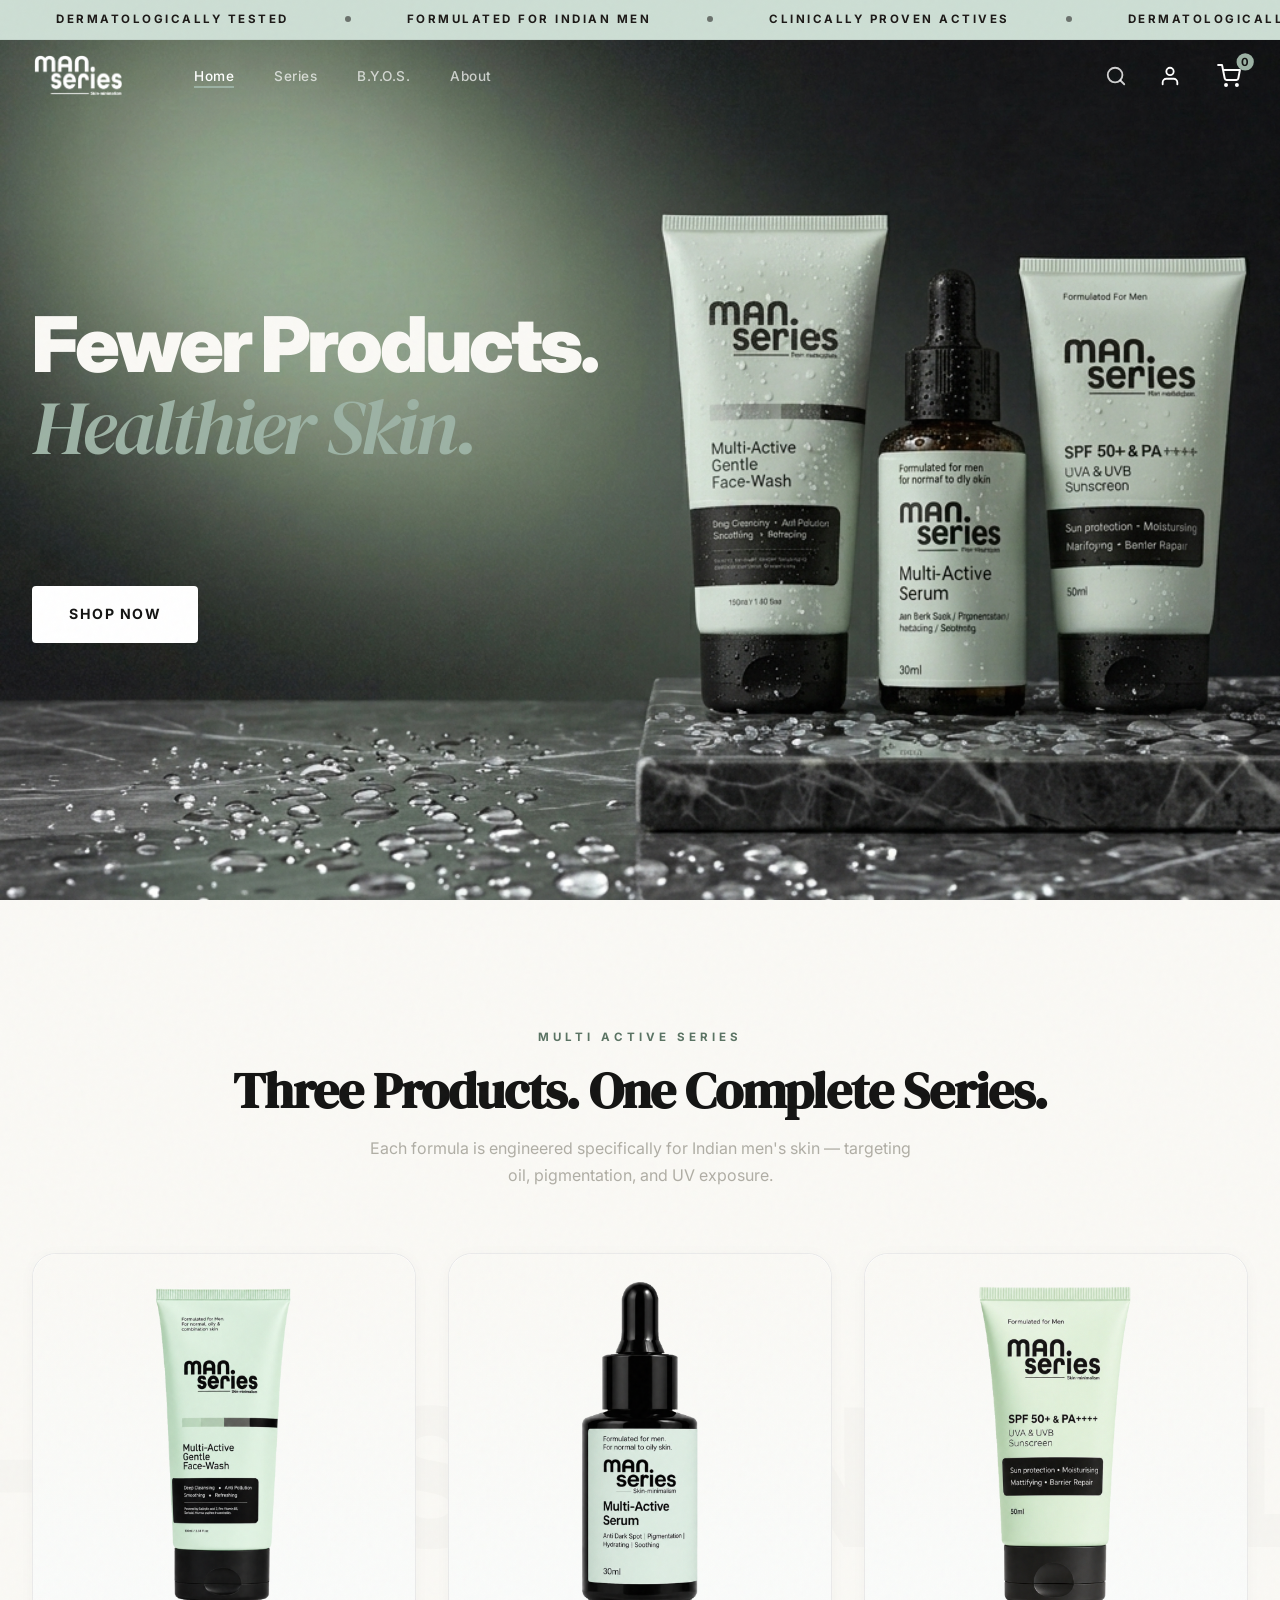
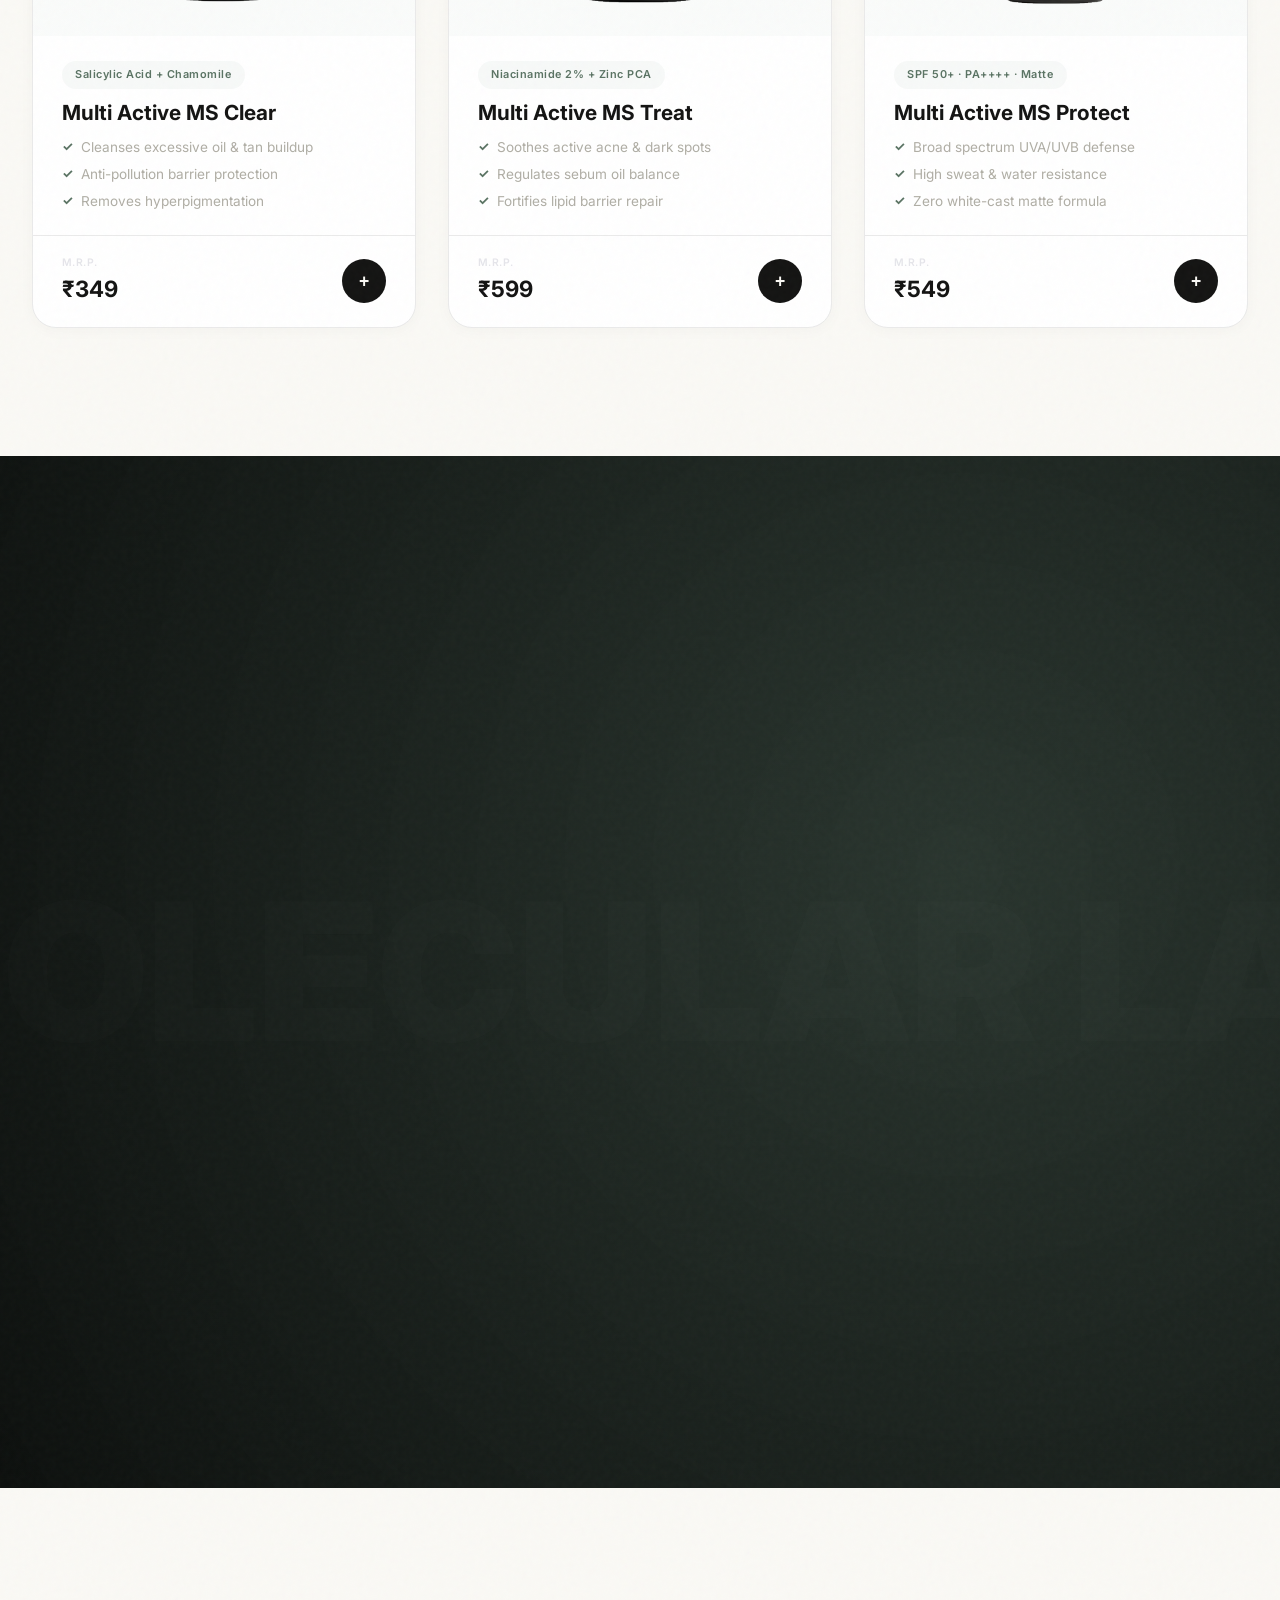
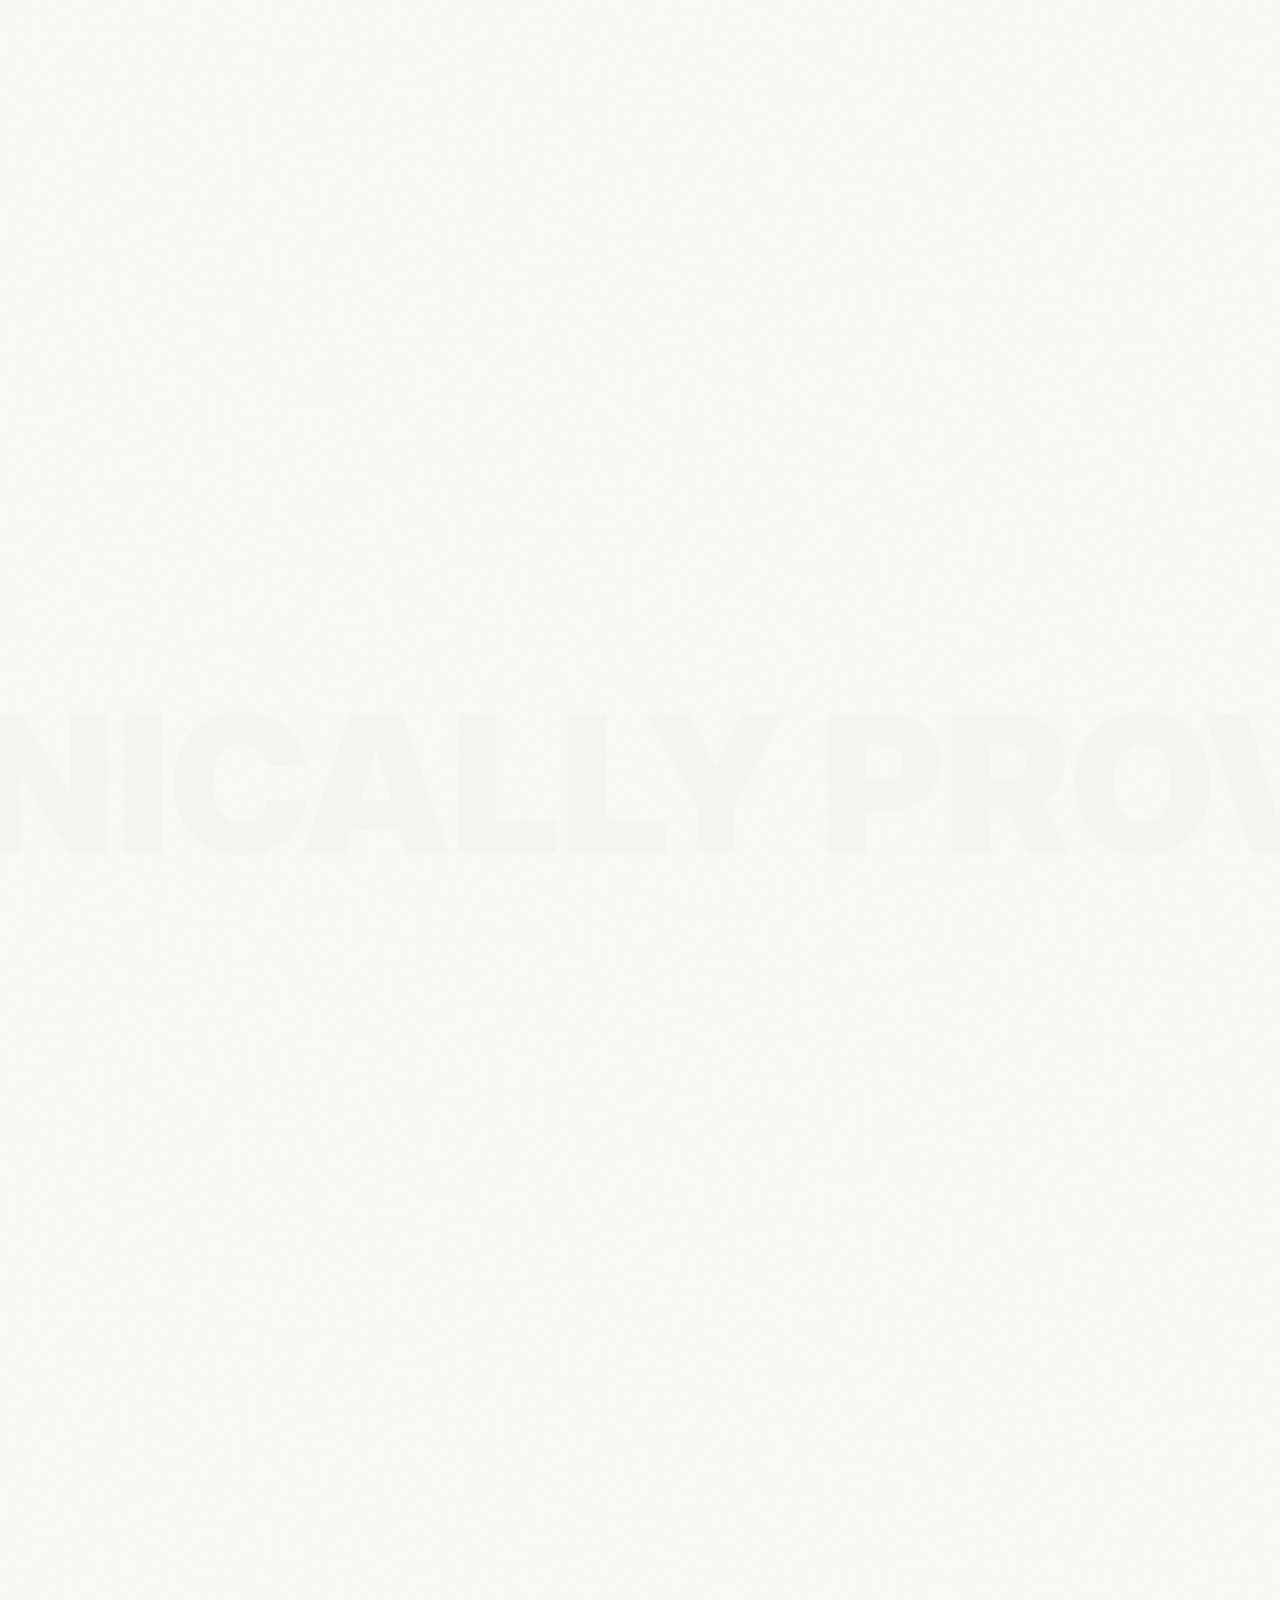
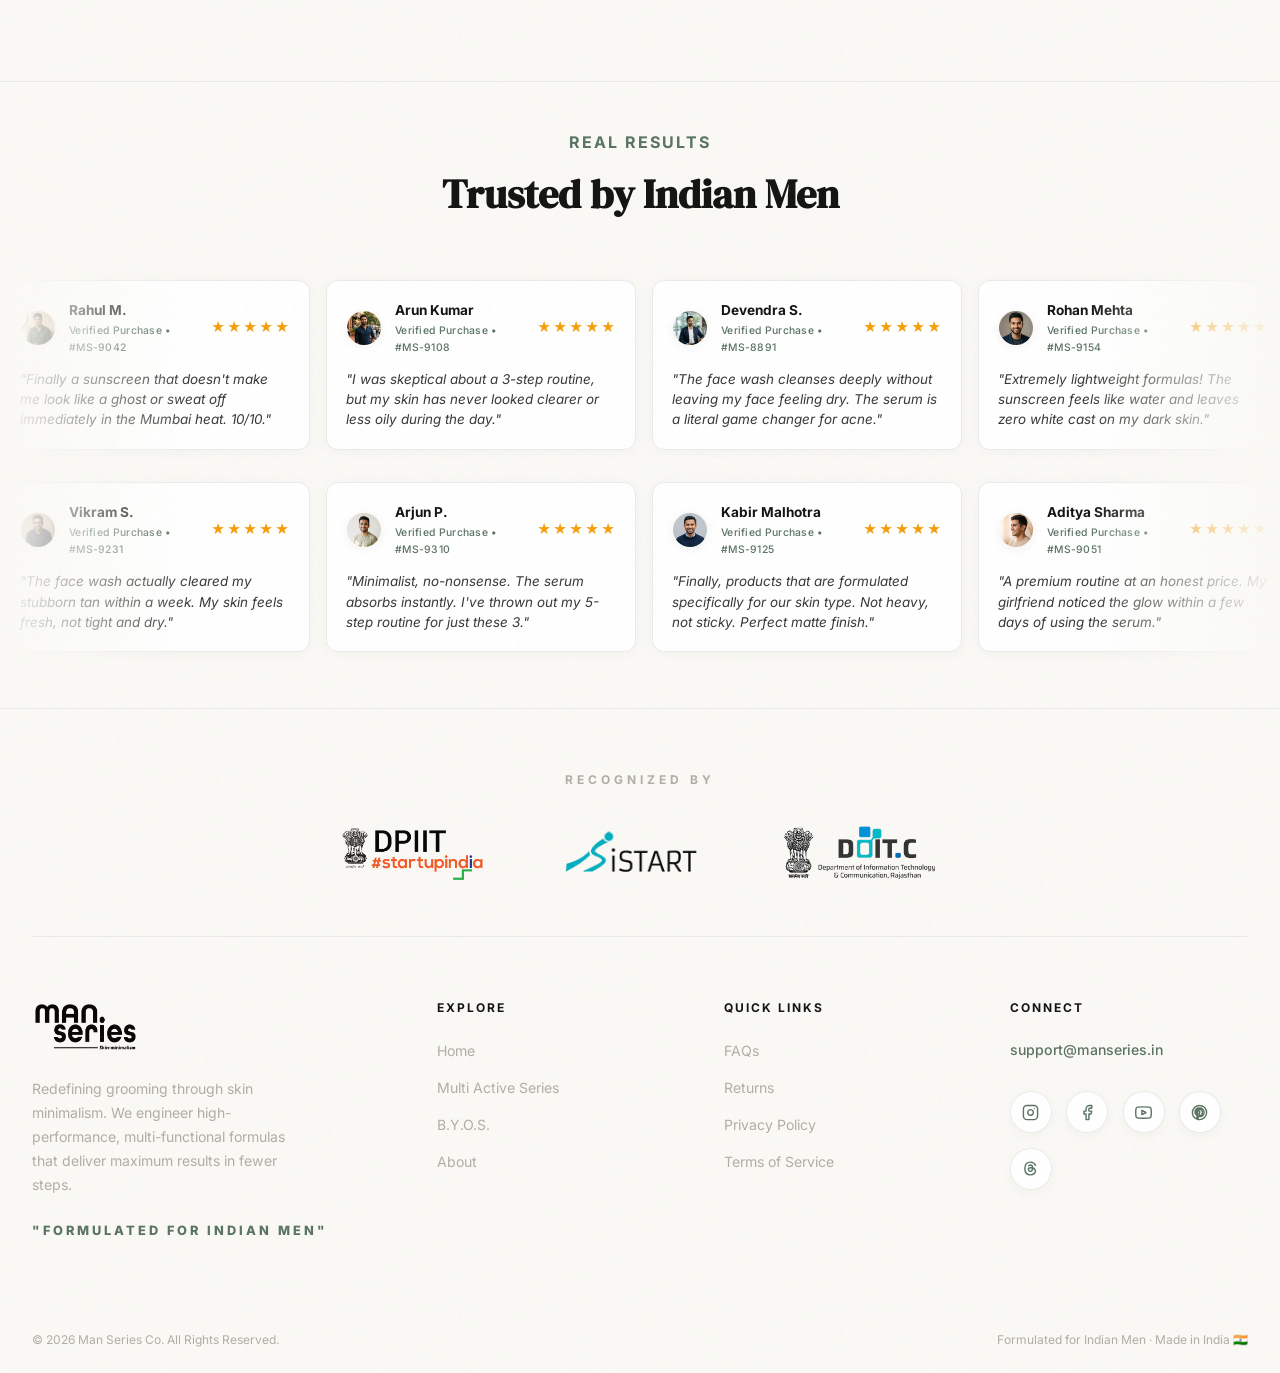
==== commit da7af2d7: "Update index.html" ====
--- a/index.html
+++ b/index.html
@@ -54,7 +54,25 @@
        FLOATING NAVIGATION
        ═══════════════════════════════════════════════ -->
 
-  <header class="navbar" id="navbar">
+    <!-- Announcement Bar -->
+  <div class="announcement-bar">
+    <div class="announcement-track">
+      <span class="announcement-item">dermatologically tested <span class="sep"></span></span>
+      <span class="announcement-item">Formulated for Indian Men <span class="sep"></span></span>
+      <span class="announcement-item">Clinically Proven Actives <span class="sep"></span></span>
+      <span class="announcement-item">dermatologically tested <span class="sep"></span></span>
+      <span class="announcement-item">Formulated for Indian Men <span class="sep"></span></span>
+      <span class="announcement-item">Clinically Proven Actives <span class="sep"></span></span>
+      <span class="announcement-item">dermatologically tested <span class="sep"></span></span>
+      <span class="announcement-item">Formulated for Indian Men <span class="sep"></span></span>
+      <span class="announcement-item">Clinically Proven Actives <span class="sep"></span></span>
+      <span class="announcement-item">dermatologically tested <span class="sep"></span></span>
+      <span class="announcement-item">Formulated for Indian Men <span class="sep"></span></span>
+      <span class="announcement-item">Clinically Proven Actives <span class="sep"></span></span>
+    </div>
+  </div>
+
+<header class="navbar" id="navbar">
     <div class="container navbar-container">
       <div class="nav-brand">
         <button class="mobile-menu-btn" id="mobileMenuBtn" aria-label="Open Menu">
@@ -122,7 +140,7 @@
             <span class="line-normal hero-line">Fewer Products.</span>
             <span class="line-italic hero-line">Healthier Skin.</span>
           </h1>
-          <p class="hero-desc hero-line">
+          <p class="hero-desc hero-line" style="opacity: 0; pointer-events: none; user-select: none;" aria-hidden="true">
             Science-backed multi-functional skincare formulated for Indian men. 3 products. Transparent actives.
           </p>
           <div class="hero-actions hero-line">
@@ -146,8 +164,8 @@
     <div class="bg-watermark">THE ESSENTIALS</div>
     <div class="container">
       <div class="products-header reveal">
-        <span class="eyebrow">THE SERIES</span>
-        <h2>Three Products. One Complete Routine.</h2>
+        <span class="eyebrow">MULTI ACTIVE SERIES</span>
+        <h2>Three Products. One Complete Series.</h2>
         <p>Each formula is engineered specifically for Indian men's skin — targeting oil, pigmentation, and UV exposure.
         </p>
       </div>
@@ -158,12 +176,12 @@
         <div class="product-card" data-id="fw">
           <div>
             <div class="product-img-box">
-              <img src="Images/Face%20wash/Transparent_Facewash.png?v=3" alt="Man Series Multi-Active Face Wash"
+              <img src="Images/Face%20wash/Transparent_Facewash.png?v=3" alt="Man Series Multi Active MS Clear"
                 class="product-real-img">
             </div>
             <div class="product-info">
               <span class="product-actives-pill">Salicylic Acid + Chamomile</span>
-              <h3>Multi-Active Face Wash</h3>
+              <h3>Multi Active MS Clear</h3>
               <ul class="product-bullets">
                 <li>Cleanses excessive oil &amp; tan buildup</li>
                 <li>Anti-pollution barrier protection</li>
@@ -174,9 +192,9 @@
           <div class="product-footer">
             <div class="price-container">
               <span class="price-label">M.R.P.</span>
-              <span class="price-mrp">₹249</span>
-            </div>
-            <button class="add-to-cart-btn" data-id="fw" data-name="Multi-Active Face Wash" data-price="249"
+              <span class="price-mrp">₹349</span>
+            </div>
+            <button class="add-to-cart-btn" data-id="fw" data-name="Multi Active MS Clear" data-price="349"
               data-img="fw" aria-label="Add to cart">+</button>
           </div>
         </div>
@@ -185,12 +203,12 @@
         <div class="product-card" data-id="sr">
           <div>
             <div class="product-img-box">
-              <img src="Images/Serum/Transparent_Serum.png?v=3" alt="Man Series Barrier Boost Serum"
+              <img src="Images/Serum/Transparent_Serum.png?v=3" alt="Man Series Multi Active MS Treat"
                 class="product-real-img">
             </div>
             <div class="product-info">
               <span class="product-actives-pill">Niacinamide 2% + Zinc PCA</span>
-              <h3>Barrier Boost Serum</h3>
+              <h3>Multi Active MS Treat</h3>
               <ul class="product-bullets">
                 <li>Soothes active acne &amp; dark spots</li>
                 <li>Regulates sebum oil balance</li>
@@ -201,9 +219,9 @@
           <div class="product-footer">
             <div class="price-container">
               <span class="price-label">M.R.P.</span>
-              <span class="price-mrp">₹349</span>
-            </div>
-            <button class="add-to-cart-btn" data-id="sr" data-name="Barrier Boost Serum" data-price="349" data-img="sr"
+              <span class="price-mrp">₹599</span>
+            </div>
+            <button class="add-to-cart-btn" data-id="sr" data-name="Multi Active MS Treat" data-price="599" data-img="sr"
               aria-label="Add to cart">+</button>
           </div>
         </div>
@@ -212,12 +230,12 @@
         <div class="product-card" data-id="ss">
           <div>
             <div class="product-img-box">
-              <img src="Images/Sunscreen/Transparent_Sunscreen.png?v=3" alt="Man Series Matte Sun Shield"
+              <img src="Images/Sunscreen/Transparent_Sunscreen.png?v=3" alt="Man Series Multi Active MS Protect"
                 class="product-real-img">
             </div>
             <div class="product-info">
               <span class="product-actives-pill">SPF 50+ · PA++++ · Matte</span>
-              <h3>Ultra-Shield Matte Sunscreen</h3>
+              <h3>Multi Active MS Protect</h3>
               <ul class="product-bullets">
                 <li>Broad spectrum UVA/UVB defense</li>
                 <li>High sweat &amp; water resistance</li>
@@ -228,9 +246,9 @@
           <div class="product-footer">
             <div class="price-container">
               <span class="price-label">M.R.P.</span>
-              <span class="price-mrp">₹299</span>
-            </div>
-            <button class="add-to-cart-btn" data-id="ss" data-name="Matte Sun Shield" data-price="299" data-img="ss"
+              <span class="price-mrp">₹549</span>
+            </div>
+            <button class="add-to-cart-btn" data-id="ss" data-name="Multi Active MS Protect" data-price="549" data-img="ss"
               aria-label="Add to cart">+</button>
           </div>
         </div>
@@ -247,27 +265,26 @@
     <div class="bg-watermark">MOLECULAR LAB</div>
     <div class="container">
       <div class="reactor-header reveal">
-        <h2>The Molecule Reactor</h2>
-        <p>Select your primary concern below to watch active ingredients align inside our molecular chamber to form your
-          required formula.</p>
+        <h2>Our Formulation Matrix</h2>
+        <p>Explore the multi-functional synergy behind our products. Select a formulation to see how our hero actives bind together to deliver maximum results in a single step.</p>
       </div>
 
       <div class="reactor-wrapper reveal">
         <div class="reactor-controls">
-          <h3>Formulate Your Solution</h3>
-          <p>Select a concern below to observe how our clinical active ingredients connect to heal target issues.</p>
+          <h3>Your Concern Our Formulation</h3>
+          <p>See how our multi-tasking ingredients align to eliminate clutter from your routine.</p>
 
           <div class="concern-selector">
-            <button class="concern-btn" data-acid="ta" data-concern="Tranexamic Acid 3%">
-              <span>Tranexamic Acid 3%</span>
+            <button class="concern-btn" data-acid="fw" data-concern="MS Clear Facewash">
+              <span>MS Clear Facewash</span>
               <span class="concern-indicator"></span>
             </button>
-            <button class="concern-btn" data-acid="aa" data-concern="Alpha Arbutin 2%">
-              <span>Alpha Arbutin 2%</span>
+            <button class="concern-btn" data-acid="sr" data-concern="MS Treat Serum">
+              <span>MS Treat Serum</span>
               <span class="concern-indicator"></span>
             </button>
-            <button class="concern-btn" data-acid="na" data-concern="Niacinamide 4%">
-              <span>Niacinamide 4%</span>
+            <button class="concern-btn" data-acid="ss" data-concern="MS Protect Sunscreen">
+              <span>MS Protect Sunscreen</span>
               <span class="concern-indicator"></span>
             </button>
           </div>
@@ -299,43 +316,213 @@
   <!-- ═══════════════════════════════════════════════
        CLINICAL SCIENCE SECTION
        ═══════════════════════════════════════════════ -->
+  <!-- ═══════════════════════════════════════════════
+       CLINICAL SCIENCE SECTION
+       ═══════════════════════════════════════════════ -->
   <section class="science" id="science">
     <div class="bg-watermark">CLINICALLY PROVEN</div>
     <div class="container">
       <div class="science-header reveal">
-        <span class="eyebrow">THE ACTIVES</span>
-        <h2>Transparent Active Percentages</h2>
-        <p>No gimmicks. We list precisely what percentage goes into our formula — so you know what's healing your skin.
+        <span class="eyebrow">CLINICAL EFFICACY</span>
+        <h2>
+          <span class="line-normal">Clinical. Efficacy.</span>
+          <span class="line-italic">Transparency</span>
+        </h2>
+        <p>We believe you have a right to know what you put on your skin. No hidden ingredients, no pseudoscience. Below are the verified clinical trials and formulation statistics for our Multi Active Series.
         </p>
-      </div>
-
-      <div class="science-grid reveal-stagger">
-
-        <div class="science-card" data-count-target="3.0" data-count-suffix="%">
-          <div class="science-percent"><span class="color-sr counter-value">0</span>%</div>
-          <div class="science-bar">
-            <div class="science-bar-fill" style="--target-width: 60%"></div>
-          </div>
-          <h4>Tranexamic Acid</h4>
-          <p>Fades stubborn PIH (post-inflammatory hyperpigmentation), dark spots, and sun tan while preventing new pigment formation.</p>
-        </div>
-
-        <div class="science-card" data-count-target="2.0" data-count-suffix="%">
-          <div class="science-percent"><span class="color-sr counter-value">0</span>%</div>
-          <div class="science-bar">
-            <div class="science-bar-fill" style="--target-width: 40%"></div>
-          </div>
-          <h4>Alpha Arbutin</h4>
-          <p>Deactivates excess melanin production to dramatically brighten skin tone and even out discoloration.</p>
-        </div>
-
-        <div class="science-card" data-count-target="4.0" data-count-suffix="%">
-          <div class="science-percent"><span class="color-sr counter-value">0</span>%</div>
-          <div class="science-bar">
-            <div class="science-bar-fill" style="--target-width: 80%"></div>
-          </div>
-          <h4>Niacinamide</h4>
-          <p>Strengthens the skin barrier, controls sebum oil production, minimizes open pores, and reduces redness.</p>
+
+        <!-- Core Claims Badges -->
+        <div class="badge-strip">
+          <div class="badge-pill">
+            <svg width="18" height="18" viewBox="0 0 24 24" fill="none" stroke="currentColor" stroke-width="2.5" stroke-linecap="round" stroke-linejoin="round">
+              <path d="M12 22s8-4 8-10V5l-8-3-8 3v7c0 6 8 10 8 10z"></path>
+              <polyline points="9 11 11 13 15 9"></polyline>
+            </svg>
+            Dermatologically Tested
+          </div>
+          <div class="badge-pill">
+            <svg width="18" height="18" viewBox="0 0 24 24" fill="none" stroke="currentColor" stroke-width="2.5" stroke-linecap="round" stroke-linejoin="round">
+              <path d="M20.84 4.61a5.5 5.5 0 0 0-7.78 0L12 5.67l-1.06-1.06a5.5 5.5 0 0 0-7.78 7.78l1.06 1.06L12 21.23l7.78-7.78 1.06-1.06a5.5 5.5 0 0 0 0-7.78z"></path>
+            </svg>
+            Formulated for Men
+          </div>
+          <div class="badge-pill">
+            <svg width="18" height="18" viewBox="0 0 24 24" fill="none" stroke="currentColor" stroke-width="2.5" stroke-linecap="round" stroke-linejoin="round">
+              <polygon points="12 2 15.09 8.26 22 9.27 17 14.14 18.18 21.02 12 17.77 5.82 21.02 7 14.14 2 9.27 8.91 8.26 12 2"></polygon>
+            </svg>
+            Clinically Proven Actives
+          </div>
+        </div>
+      </div>
+
+      <div class="reports-grid reveal-stagger">
+
+        <!-- Report 1: MS Clear Facewash -->
+        <div class="science-card report-card">
+          <div class="report-meta">
+            <div>
+              <span class="report-tag tag-clear">Product 01 / Cleanse</span>
+              <h3 class="report-title">MS Clear Facewash</h3>
+              <p class="report-desc">
+                Engineered with 2% Salicylic Acid and Glycolic Acid to target sebum blockages, remove city tan, and clear pollutants without stripping the skin's natural lipid barrier.
+              </p>
+            </div>
+            <div class="study-meta-details">
+              <div class="meta-detail-item">
+                <span class="meta-detail-label">Study Duration</span>
+                <span class="meta-detail-value">4 Weeks</span>
+              </div>
+              <div class="meta-detail-item">
+                <span class="meta-detail-label">Sample Size</span>
+                <span class="meta-detail-value">50 Indian Men</span>
+              </div>
+              <div class="meta-detail-item">
+                <span class="meta-detail-label">Skin Type</span>
+                <span class="meta-detail-value">Oily to Combination</span>
+              </div>
+            </div>
+          </div>
+          <div class="report-stats">
+            <div class="stat-row">
+              <div class="stat-header">
+                <span class="stat-label">Sebum &amp; Excess Oil Reduction</span>
+                <span class="stat-pct stat-pct-clear"><span class="counter-value" data-count-target="98">0</span>%</span>
+              </div>
+              <div class="science-bar">
+                <div class="science-bar-fill fill-clear" style="--target-width: 98%"></div>
+              </div>
+            </div>
+            <div class="stat-row">
+              <div class="stat-header">
+                <span class="stat-label">Removal of Dust &amp; Urban Pollutants</span>
+                <span class="stat-pct stat-pct-clear"><span class="counter-value" data-count-target="94">0</span>%</span>
+              </div>
+              <div class="science-bar">
+                <div class="science-bar-fill fill-clear" style="--target-width: 94%"></div>
+              </div>
+            </div>
+            <div class="stat-row">
+              <div class="stat-header">
+                <span class="stat-label">Agreed Skin Felt Clean Without Tightness</span>
+                <span class="stat-pct stat-pct-clear"><span class="counter-value" data-count-target="100">0</span>%</span>
+              </div>
+              <div class="science-bar">
+                <div class="science-bar-fill fill-clear" style="--target-width: 100%"></div>
+              </div>
+            </div>
+          </div>
+        </div>
+
+        <!-- Report 2: MS Treat Serum -->
+        <div class="science-card report-card">
+          <div class="report-meta">
+            <div>
+              <span class="report-tag tag-treat">Product 02 / Treat</span>
+              <h3 class="report-title">MS Treat Serum</h3>
+              <p class="report-desc">
+                Formulated with a synergistic matrix of 4% Niacinamide, 3% Tranexamic Acid, and 2% Alpha Arbutin. Designed to stop melanin transfer, repair acne scars, and restore compromised lipid barriers.
+              </p>
+            </div>
+            <div class="study-meta-details">
+              <div class="meta-detail-item">
+                <span class="meta-detail-label">Study Duration</span>
+                <span class="meta-detail-value">8 Weeks</span>
+              </div>
+              <div class="meta-detail-item">
+                <span class="meta-detail-label">Sample Size</span>
+                <span class="meta-detail-value">75 Indian Men</span>
+              </div>
+              <div class="meta-detail-item">
+                <span class="meta-detail-label">Skin Type</span>
+                <span class="meta-detail-value">All Skin Types</span>
+              </div>
+            </div>
+          </div>
+          <div class="report-stats">
+            <div class="stat-row">
+              <div class="stat-header">
+                <span class="stat-label">Reduction in Dark Spots &amp; Acne Scars</span>
+                <span class="stat-pct stat-pct-treat"><span class="counter-value" data-count-target="92">0</span>%</span>
+              </div>
+              <div class="science-bar">
+                <div class="science-bar-fill fill-treat" style="--target-width: 92%"></div>
+              </div>
+            </div>
+            <div class="stat-row">
+              <div class="stat-header">
+                <span class="stat-label">Skin Barrier Strength &amp; Hydration</span>
+                <span class="stat-pct stat-pct-treat"><span class="counter-value" data-count-target="88">0</span>%</span>
+              </div>
+              <div class="science-bar">
+                <div class="science-bar-fill fill-treat" style="--target-width: 88%"></div>
+              </div>
+            </div>
+            <div class="stat-row">
+              <div class="stat-header">
+                <span class="stat-label">Agreed Skin Became Smoother &amp; Less Red</span>
+                <span class="stat-pct stat-pct-treat"><span class="counter-value" data-count-target="95">0</span>%</span>
+              </div>
+              <div class="science-bar">
+                <div class="science-bar-fill fill-treat" style="--target-width: 95%"></div>
+              </div>
+            </div>
+          </div>
+        </div>
+
+        <!-- Report 3: MS Protect Sunscreen -->
+        <div class="science-card report-card">
+          <div class="report-meta">
+            <div>
+              <span class="report-tag tag-protect">Product 03 / Protect</span>
+              <h3 class="report-title">MS Protect Sunscreen</h3>
+              <p class="report-desc">
+                Broad spectrum hybrid protection filters that block UVA and UVB rays. Mattifying, lightweight formula leaves zero white cast and holds up under intense heat and high sweat activities.
+              </p>
+            </div>
+            <div class="study-meta-details">
+              <div class="meta-detail-item">
+                <span class="meta-detail-label">SPF Rating</span>
+                <span class="meta-detail-value">SPF 50+</span>
+              </div>
+              <div class="meta-detail-item">
+                <span class="meta-detail-label">UVA Rating</span>
+                <span class="meta-detail-value">PA++++</span>
+              </div>
+              <div class="meta-detail-item">
+                <span class="meta-detail-label">Sample Size</span>
+                <span class="meta-detail-value">60 Active Men</span>
+              </div>
+            </div>
+          </div>
+          <div class="report-stats">
+            <div class="stat-row">
+              <div class="stat-header">
+                <span class="stat-label">Zero White Cast Verification</span>
+                <span class="stat-pct stat-pct-protect"><span class="counter-value" data-count-target="100">0</span>%</span>
+              </div>
+              <div class="science-bar">
+                <div class="science-bar-fill fill-protect" style="--target-width: 100%"></div>
+              </div>
+            </div>
+            <div class="stat-row">
+              <div class="stat-header">
+                <span class="stat-label">Sweat &amp; Water Resistance</span>
+                <span class="stat-pct stat-pct-protect"><span class="counter-value" data-count-target="96">0</span>%</span>
+              </div>
+              <div class="science-bar">
+                <div class="science-bar-fill fill-protect" style="--target-width: 96%"></div>
+              </div>
+            </div>
+            <div class="stat-row">
+              <div class="stat-header">
+                <span class="stat-label">UVA/UVB Protection Efficacy</span>
+                <span class="stat-pct stat-pct-protect"><span class="counter-value" data-count-target="99">0</span>%</span>
+              </div>
+              <div class="science-bar">
+                <div class="science-bar-fill fill-protect" style="--target-width: 99%"></div>
+              </div>
+            </div>
+          </div>
         </div>
 
       </div>
@@ -775,7 +962,7 @@
         <div class="footer-brand">
           <img src="Images/Logo/full_logo.png" alt="Man Series" class="footer-logo"
             style="height: 36px; margin-bottom: 1.5rem;">
-          <p>Clinically proven, active skincare simplified for Indian Men. Transparent packaging. Honest pricing.</p>
+          <p>Redefining grooming through skin minimalism. We engineer high-performance, multi-functional formulas that deliver maximum results in fewer steps.</p>
           <div class="footer-manifesto">"Formulated for Indian Men"</div>
         </div>
 
@@ -783,7 +970,7 @@
           <h4>Explore</h4>
           <ul>
             <li><a href="index.html">Home</a></li>
-            <li><a href="series.html">The Series</a></li>
+            <li><a href="series.html">Multi Active Series</a></li>
             <li><a href="byos.html">B.Y.O.S.</a></li>
             <li><a href="about.html">About</a></li>
           </ul>
@@ -792,17 +979,15 @@
         <div class="footer-links">
           <h4>Quick Links</h4>
           <ul>
-            <li><a href="#">FAQs</a></li>
-            <li><a href="#">Returns</a></li>
-            <li><a href="#">Privacy Policy</a></li>
-            <li><a href="#">Terms of Service</a></li>
+            <li><a href="faqs.html">FAQs</a></li>
+            <li><a href="returns.html">Returns</a></li>
+            <li><a href="privacy.html">Privacy Policy</a></li>
+            <li><a href="terms.html">Terms of Service</a></li>
           </ul>
         </div>
 
         <div class="footer-contact">
           <h4>Connect</h4>
-          <p>Designed around the intense heat, pollution, and sweat of Indian cities. All actives are dermatologically
-            tested.</p>
           <p><a href="mailto:support@manseries.in">support@manseries.in</a></p>
           <div class="social-icons">
             <a href="https://www.instagram.com/manseries.in" class="social-icon" aria-label="Instagram" target="_blank"
--- a/style.css
+++ b/style.css
@@ -247,13 +247,26 @@
    ANNOUNCEMENT BAR (Marquee)
    ══════════════════════════════════════════════════════ */
 .announcement-bar {
-  display: none !important;
+  position: fixed;
+  top: 0;
+  left: 0;
+  width: 100%;
+  height: 40px;
+  background: #cdded4; /* Premium brand-matched light sage green background */
+  z-index: 1000;
+  overflow: hidden;
+  display: flex !important;
+  align-items: center;
+  border-bottom: 1px solid rgba(0, 0, 0, 0.04);
+  transition: transform 0.3s ease; /* 0.3s slide-down/slide-up transition */
 }
 
 .announcement-track {
   display: flex;
   white-space: nowrap;
-  animation: marquee 40s linear infinite;
+  width: max-content;
+  will-change: transform;
+  animation: marquee 30s linear infinite;
 }
 
 .announcement-track:hover {
@@ -262,32 +275,32 @@
 
 .announcement-item {
   font-family: var(--font-heading);
-  font-size: 0.7rem;
+  font-size: 0.72rem;
   font-weight: 700;
-  letter-spacing: 3px;
+  letter-spacing: 2.5px;
   text-transform: uppercase;
-  color: var(--sage);
-  padding: 0 3rem;
-  display: flex;
-  align-items: center;
-  gap: 1rem;
+  color: #1c1917; /* Dark charcoal text matching brand color */
+  padding-left: 3.5rem;
+  padding-right: 0;
+  display: flex;
+  align-items: center;
+  gap: 3.5rem;
 }
 
 .announcement-item .sep {
-  width: 4px;
-  height: 4px;
+  width: 6px;
+  height: 6px;
   border-radius: 50%;
-  background: var(--sage);
-  opacity: 0.4;
+  background: #1c1917;
+  opacity: 0.55;
 }
 
 @keyframes marquee {
-  from {
-    transform: translateX(0);
-  }
-
-  to {
-    transform: translateX(-50%);
+  0% {
+    transform: translate3d(0, 0, 0);
+  }
+  100% {
+    transform: translate3d(-50%, 0, 0);
   }
 }
 
@@ -816,189 +829,65 @@
 
 @media (max-width: 768px) {
   .hero {
-    min-height: 100vh;
-    background-image: url('Images/Poster/mobile_banner_with_text.png');
-    background-position: center center;
-    background-size: cover;
-    display: flex;
-    align-items: center;
-    justify-content: center;
-    padding: 0;
+    min-height: auto !important;
+    height: 100vw !important;
+    background-image: url('Images/Poster/desktop_banner.png') !important;
+    background-position: right center !important;
+    background-size: cover !important;
+    background-repeat: no-repeat !important;
+    background-color: var(--charcoal) !important;
+    display: flex !important;
+    flex-direction: column !important;
+    align-items: flex-start !important;
+    justify-content: center !important;
+    padding-top: 72px !important;
+    padding-bottom: 0 !important;
+    box-sizing: border-box !important;
   }
   .hero .hero-grid {
-    display: none !important;
-  }
-}
-
-
-/* ── Product Showcase ── */
-.hero-visual {
-  position: relative;
-  height: 520px;
-  display: flex;
-  justify-content: center;
-  align-items: center;
-  perspective: 1200px;
-}
-
-.bottle-scene {
-  width: 100%;
-  height: 100%;
-  display: flex;
-  justify-content: center;
-  align-items: center;
-  transform-style: preserve-3d;
-  transition: transform 0.12s ease-out;
-}
-
-/* ── 3D Product Placement ── */
-.bottle-mockup {
-  position: absolute;
-  width: 260px;
-  height: 480px;
-  transform-style: preserve-3d;
-  transition: var(--transition-smooth);
-  filter: drop-shadow(0 30px 60px rgba(0, 0, 0, 0.3));
-}
-
-.bottle-mockup:hover {
-  filter: drop-shadow(0 40px 80px rgba(0, 0, 0, 0.4));
-}
-
-.bottle-mockup.facewash-mock {
-  transform: translate3d(-140px, 40px, -80px) rotateY(-12deg) rotateX(4deg);
-  z-index: 1;
-}
-
-.bottle-mockup.serum-mock {
-  transform: translate3d(0, -60px, 50px) rotateY(0deg) rotateX(-3deg);
-  z-index: 3;
-}
-
-.bottle-mockup.sunscreen-mock {
-  transform: translate3d(140px, 50px, -80px) rotateY(12deg) rotateX(4deg);
-  z-index: 2;
-}
-
-.hero-visual:hover .facewash-mock {
-  transform: translate3d(-180px, 45px, -120px) rotateY(-20deg);
-}
-
-.hero-visual:hover .serum-mock {
-  transform: translate3d(0, -80px, 120px) rotateY(3deg) scale(1.05);
-}
-
-.hero-visual:hover .sunscreen-mock {
-  transform: translate3d(180px, 60px, -120px) rotateY(20deg);
-}
-
-/* ── Floating Ingredient Tags ── */
-.ingredient-tag {
-  position: absolute;
-  background: rgba(168, 197, 181, 0.1);
-  backdrop-filter: blur(12px);
-  border: 1px solid rgba(168, 197, 181, 0.2);
-  color: var(--sage);
-  font-family: var(--font-heading);
-  font-size: 0.7rem;
-  font-weight: 600;
-  letter-spacing: 1px;
-  padding: 0.4rem 0.9rem;
-  border-radius: 100px;
-  white-space: nowrap;
-  z-index: 10;
-  animation: float-tag 3s ease-in-out infinite alternate;
-}
-
-.ingredient-tag:nth-child(1) {
-  top: 12%;
-  left: -5%;
-  animation-delay: 0s;
-}
-
-.ingredient-tag:nth-child(2) {
-  top: 40%;
-  right: -8%;
-  animation-delay: 0.5s;
-}
-
-.ingredient-tag:nth-child(3) {
-  bottom: 18%;
-  left: 5%;
-  animation-delay: 1s;
-}
-
-@keyframes float-tag {
-  from {
-    transform: translateY(-6px);
-  }
-
-  to {
-    transform: translateY(6px);
-  }
-}
-
-
-
-/* ── Scroll Indicator ── */
-.scroll-indicator {
-  position: absolute;
-  bottom: 2.5rem;
-  left: 50%;
-  transform: translateX(-50%);
-  display: flex;
-  flex-direction: column;
-  align-items: center;
-  gap: 0.5rem;
-  z-index: 5;
-}
-
-.scroll-indicator span {
-  font-family: var(--font-heading);
-  font-size: 0.6rem;
-  font-weight: 600;
-  letter-spacing: 4px;
-  text-transform: uppercase;
-  color: rgba(168, 197, 181, 0.35);
-}
-
-.scroll-indicator .chevron {
-  width: 20px;
-  height: 20px;
-  border-right: 1.5px solid rgba(168, 197, 181, 0.35);
-  border-bottom: 1.5px solid rgba(168, 197, 181, 0.35);
-  transform: rotate(45deg);
-  animation: bounce-chevron 2s ease-in-out infinite;
-}
-
-@keyframes bounce-chevron {
-  0%,
-  100% {
-    transform: translateY(0) rotate(45deg);
-    opacity: 0.3;
-  }
-
-  50% {
-    transform: translateY(8px) rotate(45deg);
-    opacity: 0.8;
-  }
-}
-
-/* ── Product Hero Images ── */
-.product-hero-img {
-  width: 100%;
-  height: 100%;
-  object-fit: contain;
-  border-radius: 16px;
-  transition: var(--transition-spring);
-  transform: scale(1.4);
-  filter: drop-shadow(0 20px 40px rgba(0, 0, 0, 0.25));
-}
-
-.bottle-mockup:hover .product-hero-img {
-  transform: scale(1.5);
-  filter: drop-shadow(0 30px 55px rgba(0, 0, 0, 0.35));
-}
+    display: block !important;
+    width: 55% !important;
+    max-width: 240px !important;
+    margin: 0 !important;
+  }
+  .hero .hero-content {
+    text-align: left !important;
+    width: 100% !important;
+    max-width: 100% !important;
+    padding: 0 0 0 1.25rem !important;
+    box-sizing: border-box !important;
+  }
+  .hero h1 {
+    font-size: clamp(1.15rem, 5vw, 1.5rem) !important;
+    margin-bottom: 0.4rem !important;
+    text-shadow: 0 2px 8px rgba(0, 0, 0, 0.7) !important;
+    text-align: left !important;
+    line-height: 1.15 !important;
+  }
+  .hero-desc {
+    font-size: 0.7rem !important;
+    line-height: 1.4 !important;
+    margin: 0 0 0.8rem 0 !important;
+    max-width: 100% !important;
+    text-shadow: 0 1px 4px rgba(0, 0, 0, 0.7) !important;
+    color: rgba(255, 255, 255, 0.85) !important;
+    text-align: left !important;
+  }
+  .hero-actions {
+    justify-content: flex-start !important;
+    flex-direction: row !important;
+  }
+  .hero-actions .btn-hero-cta {
+    width: auto !important;
+    display: inline-flex !important;
+    margin: 0 !important;
+    padding: 0.45rem 1.1rem !important;
+    font-size: 0.68rem !important;
+    border-radius: 4px !important;
+  }
+}
+
+/* Unused showcase elements styling removed */
 
 /* ══════════════════════════════════════════════════════
    INGREDIENT MARQUEE STRIP
@@ -2459,9 +2348,7 @@
     gap: 3rem;
   }
 
-  .hero-visual {
-    height: 420px;
-  }
+
 
   .products-grid {
     grid-template-columns: repeat(2, 1fr);
@@ -2668,17 +2555,7 @@
     justify-content: center;
   }
 
-  .hero-visual {
-    height: 350px;
-  }
-
-  .hero-visual .ingredient-tag {
-    display: none;
-  }
-
-  .scroll-indicator {
-    display: none;
-  }
+
 
   /* ── Product Grid: vertical single-column on mobile ── */
   .products-grid {
@@ -2723,26 +2600,7 @@
     font-size: 2.2rem;
   }
 
-  .hero-visual {
-    height: 380px;
-  }
-
-  .bottle-mockup {
-    width: 150px;
-    height: 320px;
-  }
-
-  .bottle-mockup.facewash-mock {
-    transform: translate3d(-70px, 30px, -60px) rotateY(-15deg);
-  }
-
-  .bottle-mockup.serum-mock {
-    transform: translate3d(0, -20px, 40px) rotateY(0deg);
-  }
-
-  .bottle-mockup.sunscreen-mock {
-    transform: translate3d(70px, 40px, -60px) rotateY(15deg);
-  }
+
 }
 
 @media (max-width: 480px) {
@@ -2754,26 +2612,7 @@
     font-size: 2.3rem;
   }
 
-  .hero-visual {
-    height: 320px;
-  }
-
-  .bottle-mockup {
-    width: 140px;
-    height: 280px;
-  }
-
-  .bottle-mockup.facewash-mock {
-    transform: translate3d(-50px, 20px, -40px) rotateY(-12deg);
-  }
-
-  .bottle-mockup.serum-mock {
-    transform: translate3d(0, -10px, 30px) rotateY(0deg);
-  }
-
-  .bottle-mockup.sunscreen-mock {
-    transform: translate3d(50px, 30px, -40px) rotateY(12deg);
-  }
+
 }
 
 /* ══════════════════════════════════════════════════════
@@ -4987,3 +4826,504 @@
   }
 }
 
+/* =====================================================
+   MAN SERIES — Policy & FAQ Page Styles
+   ===================================================== */
+.policy-page-hero {
+  padding: 12rem 0 4rem;
+  background: var(--cream);
+  border-bottom: 1px solid var(--border-warm);
+  animation: fadeUp 0.6s var(--ease-smooth);
+}
+
+.policy-page-hero h1 {
+  font-family: var(--font-display);
+  font-size: clamp(2.5rem, 5vw, 4rem);
+  color: var(--charcoal);
+  letter-spacing: -1.5px;
+  line-height: 1.1;
+  margin-top: 0.5rem;
+}
+
+.policy-meta {
+  font-family: var(--font-heading);
+  font-size: 0.8rem;
+  font-weight: 700;
+  letter-spacing: 2px;
+  color: var(--sage-dark);
+  text-transform: uppercase;
+  margin-bottom: 0.5rem;
+  display: block;
+}
+
+.policy-content-wrapper {
+  padding: 6rem 0;
+  background: var(--cream);
+  min-height: 50vh;
+}
+
+.policy-grid {
+  display: grid;
+  grid-template-columns: 1fr;
+  max-width: 800px;
+  margin: 0 auto;
+}
+
+.policy-body {
+  font-family: var(--font-body);
+  color: var(--charcoal);
+  font-size: 1.05rem;
+  line-height: 1.8;
+  animation: fadeUp 0.8s var(--ease-smooth) 0.1s forwards;
+}
+
+.policy-body h2, .policy-body h3 {
+  font-family: var(--font-heading);
+  font-size: 1.4rem;
+  font-weight: 700;
+  color: var(--charcoal);
+  margin-top: 3.5rem;
+  margin-bottom: 1.2rem;
+  letter-spacing: -0.5px;
+}
+
+.policy-body h2 {
+  font-size: 1.8rem;
+  border-bottom: 1px solid var(--border-warm);
+  padding-bottom: 0.5rem;
+}
+
+.policy-body p {
+  margin-bottom: 1.5rem;
+  color: rgba(20, 20, 19, 0.8);
+}
+
+.policy-body ul, .policy-body ol {
+  margin-bottom: 2rem;
+  padding-left: 1.5rem;
+}
+
+.policy-body li {
+  margin-bottom: 0.8rem;
+  color: rgba(20, 20, 19, 0.8);
+}
+
+.policy-body a {
+  color: var(--sage-dark);
+  text-decoration: underline;
+  text-underline-offset: 4px;
+  transition: var(--transition-smooth);
+}
+
+.policy-body a:hover {
+  color: var(--charcoal);
+}
+
+/* FAQs Page Styles (Accordion) */
+.faq-category-section {
+  margin-bottom: 4rem;
+}
+
+.faq-category-title {
+  font-family: var(--font-heading);
+  font-size: 1.1rem;
+  font-weight: 700;
+  color: var(--sage-dark);
+  text-transform: uppercase;
+  letter-spacing: 2px;
+  margin-bottom: 1.5rem;
+  border-bottom: 1px solid var(--border-warm);
+  padding-bottom: 0.5rem;
+}
+
+.faq-item {
+  border-bottom: 1px solid var(--border-warm);
+  margin-bottom: 0.8rem;
+  background: var(--warm-white);
+  border-radius: 16px;
+  overflow: hidden;
+  transition: var(--transition-smooth);
+  border: 1px solid var(--border-warm);
+}
+
+.faq-item:hover {
+  border-color: var(--sage);
+  box-shadow: var(--shadow-subtle);
+}
+
+.faq-trigger {
+  width: 100%;
+  padding: 1.6rem 2rem;
+  display: flex;
+  justify-content: space-between;
+  align-items: center;
+  background: none;
+  border: none;
+  cursor: pointer;
+  text-align: left;
+  outline: none;
+  transition: padding-bottom 0.25s cubic-bezier(0.4, 0, 0.2, 1);
+}
+
+.faq-item.active .faq-trigger {
+  padding-bottom: 0.8rem;
+}
+
+.faq-question {
+  font-family: var(--font-heading);
+  font-size: 1.15rem;
+  font-weight: 600;
+  color: var(--charcoal);
+  letter-spacing: -0.2px;
+  transition: var(--transition-smooth);
+}
+
+.faq-item:hover .faq-question {
+  color: var(--sage-dark);
+}
+
+.faq-icon {
+  position: relative;
+  width: 16px;
+  height: 16px;
+  display: flex;
+  align-items: center;
+  justify-content: center;
+  transition: transform 0.25s cubic-bezier(0.4, 0, 0.2, 1);
+}
+
+.faq-icon::before,
+.faq-icon::after {
+  content: "";
+  position: absolute;
+  background: var(--charcoal);
+  transition: transform 0.25s cubic-bezier(0.4, 0, 0.2, 1), background 0.25s ease;
+}
+
+/* Horizontal line */
+.faq-icon::before {
+  width: 12px;
+  height: 2px;
+}
+
+/* Vertical line */
+.faq-icon::after {
+  width: 2px;
+  height: 12px;
+}
+
+.faq-item.active {
+  border-color: var(--sage);
+  box-shadow: var(--shadow-subtle);
+}
+
+.faq-item.active .faq-icon {
+  transform: rotate(45deg);
+}
+
+.faq-item.active .faq-icon::before,
+.faq-item.active .faq-icon::after {
+  background: var(--sage-dark);
+}
+
+.faq-content {
+  max-height: 0;
+  overflow: hidden;
+  transition: max-height 0.25s cubic-bezier(0.4, 0, 0.2, 1);
+}
+
+.faq-content-inner {
+  padding: 0 2rem 1.6rem;
+  opacity: 0;
+  transform: translateY(8px);
+  transition: opacity 0.35s cubic-bezier(0.4, 0, 0.2, 1), transform 0.35s cubic-bezier(0.4, 0, 0.2, 1);
+}
+
+.faq-item.active .faq-content-inner {
+  opacity: 1;
+  transform: translateY(0);
+}
+
+.faq-answer {
+  font-family: var(--font-body);
+  font-size: 1rem;
+  line-height: 1.7;
+  color: rgba(20, 20, 19, 0.75);
+}
+
+.faq-answer p {
+  margin-bottom: 1rem;
+}
+
+.faq-answer p:last-child {
+  margin-bottom: 0;
+}
+
+.faq-answer a {
+  color: var(--sage-dark);
+  text-decoration: underline;
+  font-weight: 500;
+  text-underline-offset: 4px;
+}
+
+.faq-answer a:hover {
+  color: var(--charcoal);
+}
+
+@keyframes fadeUp {
+  from {
+    opacity: 0;
+    transform: translateY(30px);
+  }
+  to {
+    opacity: 1;
+    transform: translateY(0);
+  }
+}
+
+@media (max-width: 768px) {
+  .policy-page-hero {
+    padding: 10rem 0 3rem;
+  }
+  .policy-content-wrapper {
+    padding: 4rem 0;
+  }
+  .faq-trigger {
+    padding: 1.5rem;
+  }
+  .faq-item.active .faq-content {
+    padding: 0 1.5rem 1.5rem;
+  }
+  .faq-question {
+    font-size: 1.05rem;
+  }
+}
+
+/* Footer Logo Visibility Override */
+.footer-logo {
+  height: 52px !important;
+  width: auto !important;
+  margin-bottom: 1.5rem !important;
+  display: block;
+}
+
+/* =====================================================
+   CLINICAL TRANSPARENCY REPORT INTEGRATION
+   ==================================================== */
+.badge-strip {
+  display: flex;
+  justify-content: center;
+  gap: 2rem;
+  margin-top: 2rem;
+  flex-wrap: wrap;
+}
+
+.badge-pill {
+  display: flex;
+  align-items: center;
+  gap: 0.6rem;
+  background: var(--warm-white);
+  border: 1px solid var(--border-warm);
+  border-radius: 100px;
+  padding: 0.6rem 1.4rem;
+  font-family: var(--font-heading);
+  font-size: 0.85rem;
+  font-weight: 700;
+  color: var(--charcoal);
+  box-shadow: var(--shadow-subtle);
+  transition: transform 0.3s ease, box-shadow 0.3s ease;
+}
+
+.badge-pill:hover {
+  transform: translateY(-2px);
+  box-shadow: var(--shadow-hover);
+}
+
+.badge-pill svg {
+  color: var(--sage-dark);
+}
+
+.reports-grid {
+  display: grid;
+  grid-template-columns: 1fr;
+  gap: 2.5rem;
+  margin-top: 3.5rem;
+}
+
+.report-card {
+  display: grid;
+  grid-template-columns: 1fr 1.1fr;
+  gap: 3.5rem;
+  padding: 3.5rem;
+  align-items: stretch;
+}
+
+.report-meta {
+  display: flex;
+  flex-direction: column;
+  justify-content: space-between;
+}
+
+.report-tag {
+  font-family: var(--font-heading);
+  font-size: 0.72rem;
+  font-weight: 700;
+  letter-spacing: 2px;
+  text-transform: uppercase;
+  margin-bottom: 0.8rem;
+}
+
+.tag-clear { color: var(--color-facewash); }
+.tag-treat { color: var(--color-serum); }
+.tag-protect { color: var(--color-sunscreen); }
+
+.report-title {
+  font-family: var(--font-display);
+  font-size: 2.2rem;
+  line-height: 1.2;
+  color: var(--charcoal);
+  margin-bottom: 1rem;
+}
+
+.report-desc {
+  color: var(--muted);
+  font-size: 0.95rem;
+  line-height: 1.6;
+  margin-bottom: 2rem;
+}
+
+.study-meta-details {
+  display: flex;
+  gap: 2rem;
+  border-top: 1px solid var(--border-warm);
+  padding-top: 1.5rem;
+  margin-top: auto;
+}
+
+.meta-detail-item {
+  display: flex;
+  flex-direction: column;
+  gap: 0.2rem;
+}
+
+.meta-detail-label {
+  font-size: 0.68rem;
+  text-transform: uppercase;
+  color: var(--muted);
+  letter-spacing: 1px;
+  font-weight: 600;
+}
+
+.meta-detail-value {
+  font-family: var(--font-heading);
+  font-size: 0.85rem;
+  font-weight: 700;
+  color: var(--charcoal);
+}
+
+.report-stats {
+  display: flex;
+  flex-direction: column;
+  gap: 2rem;
+  justify-content: center;
+}
+
+.stat-row {
+  display: flex;
+  flex-direction: column;
+  gap: 0.6rem;
+}
+
+.stat-header {
+  display: flex;
+  justify-content: space-between;
+  align-items: baseline;
+}
+
+.stat-label {
+  font-family: var(--font-heading);
+  font-size: 0.9rem;
+  font-weight: 600;
+  color: var(--charcoal);
+}
+
+.stat-pct {
+  font-family: var(--font-heading);
+  font-size: 1.4rem;
+  font-weight: 700;
+}
+
+.stat-pct-clear { color: var(--color-facewash); }
+.stat-pct-treat { color: var(--color-serum); }
+.stat-pct-protect { color: var(--color-sunscreen); }
+
+/* Custom Progress Bar styles for transparency report */
+.report-card .science-bar {
+  height: 6px;
+  background: var(--sage-light);
+  border-radius: 10px;
+  margin-bottom: 0;
+  overflow: hidden;
+}
+
+.report-card .science-bar-fill {
+  height: 100%;
+  border-radius: 10px;
+  width: 0%;
+  transition: width 1.2s cubic-bezier(0.16, 1, 0.3, 1);
+}
+
+.report-card .science-bar-fill.fill-clear {
+  background: var(--color-facewash);
+}
+
+.report-card .science-bar-fill.fill-treat {
+  background: var(--color-serum);
+}
+
+.report-card .science-bar-fill.fill-protect {
+  background: var(--color-sunscreen);
+}
+
+/* Responsive Overrides */
+@media (max-width: 991px) {
+  .report-card {
+    grid-template-columns: 1fr;
+    gap: 2.5rem;
+    padding: 2.5rem;
+  }
+  
+  .report-title {
+    font-size: 1.8rem;
+  }
+  
+  .study-meta-details {
+    gap: 1.5rem;
+  }
+}
+
+@media (max-width: 576px) {
+  .badge-strip {
+    gap: 1rem;
+    margin-top: 1.5rem;
+  }
+  
+  .badge-pill {
+    padding: 0.5rem 1rem;
+    font-size: 0.78rem;
+  }
+  
+  .report-card {
+    padding: 1.8rem;
+    gap: 2rem;
+  }
+  
+  .study-meta-details {
+    flex-wrap: wrap;
+    gap: 1rem;
+  }
+  
+  .stat-label {
+    font-size: 0.85rem;
+  }
+}
